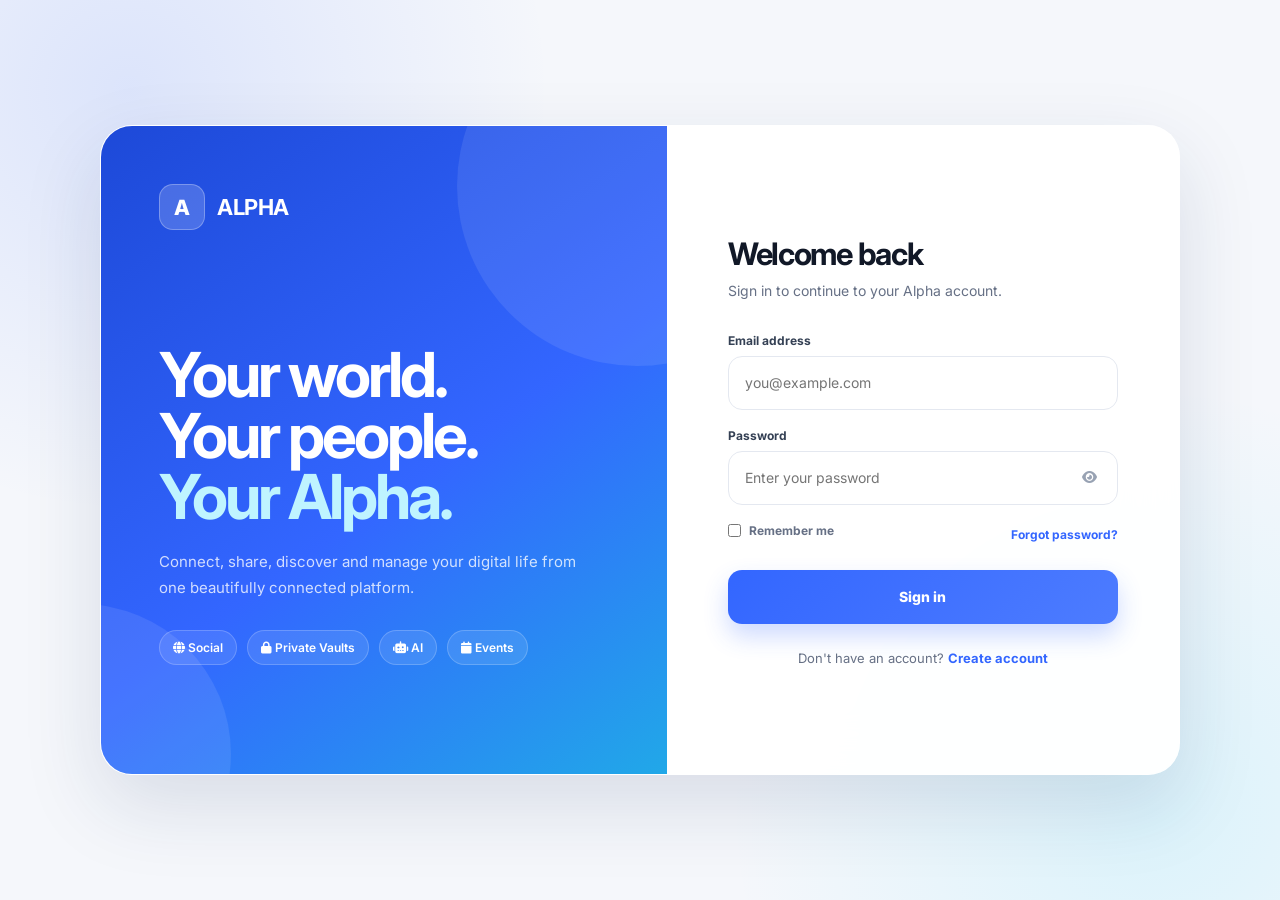
==== index.html @ edf88f80 "Update index.html" ====
<!DOCTYPE html>
<html lang="en" data-theme="light">
<head>
    <meta charset="UTF-8">
    <meta name="viewport" content="width=device-width, initial-scale=1.0, maximum-scale=1.0, user-scalable=no, viewport-fit=cover">
    <title>Alpha — Home</title>
<meta name="theme-color" content="#2563eb">
<meta name="description" content="Alpha — connect, create and belong.">
    <meta name="color-scheme" content="light dark">
    <link rel="preload" href="https://cdnjs.cloudflare.com/ajax/libs/font-awesome/6.5.2/css/all.min.css" as="style" onload="this.onload=null;this.rel='stylesheet'">
    <noscript><link rel="stylesheet" href="https://cdnjs.cloudflare.com/ajax/libs/font-awesome/6.5.2/css/all.min.css"></noscript>
    
    <link rel="icon" type="image/png" href="favicon.png">
<link rel="shortcut icon" href="alpha-favicon.png">
<link rel="apple-touch-icon" href="favicon-512x512.png">
    <script src="alpha-common.js"></script>
    <style>
        /* ============================================================
           RESET & VARIABLES
           ============================================================ */
        * {
            margin: 0;
            padding: 0;
            box-sizing: border-box;
            -webkit-tap-highlight-color: transparent;
        }
/* ===== STORY VIEWER ===== */
.story-viewer {
  display: none;
  position: fixed;
  inset: 0;
  z-index: 3000;
  background: #000;
  color: #fff;
  flex-direction: column;
  align-items: center;
  justify-content: center;
}
.story-viewer.open {
  display: flex;
}
.story-viewer .close-viewer {
  position: absolute;
  top: 20px;
  right: 20px;
  width: 40px;
  height: 40px;
  border-radius: 50%;
  background: rgba(255,255,255,0.15);
  border: none;
  color: #fff;
  font-size: 20px;
  cursor: pointer;
  z-index: 10;
  backdrop-filter: blur(8px);
  display: flex;
  align-items: center;
  justify-content: center;
}
.story-viewer .progress-bar {
  position: absolute;
  top: 12px;
  left: 16px;
  right: 16px;
  display: flex;
  gap: 4px;
  z-index: 5;
}
.story-viewer .progress-segment {
  flex: 1;
  height: 3px;
  background: rgba(255,255,255,0.3);
  border-radius: 2px;
  overflow: hidden;
}
.story-viewer .progress-segment .fill {
  height: 100%;
  background: #fff;
  width: 0%;
  transition: width 0.1s linear;
}
.story-viewer .story-content {
  width: 100%;
  height: 100%;
  display: flex;
  align-items: center;
  justify-content: center;
  position: relative;
}
.story-viewer .story-content img,
.story-viewer .story-content video {
  max-width: 100%;
  max-height: 100%;
  object-fit: contain;
}
.story-viewer .story-caption {
  position: absolute;
  bottom: 60px;
  left: 20px;
  right: 20px;
  font-size: 15px;
  text-align: center;
  text-shadow: 0 2px 10px rgba(0,0,0,0.8);
  pointer-events: none;
  max-height: 40%;
  overflow-y: auto;
}
.story-viewer .story-user {
  position: absolute;
  top: 60px;
  left: 20px;
  display: flex;
  align-items: center;
  gap: 10px;
  font-weight: 600;
  font-size: 15px;
  text-shadow: 0 1px 8px rgba(0,0,0,0.8);
}
.story-viewer .story-user img {
  width: 32px;
  height: 32px;
  border-radius: 50%;
  border: 2px solid #fff;
}
.story-viewer .story-timer {
  position: absolute;
  bottom: 20px;
  right: 20px;
  font-size: 12px;
  color: rgba(255,255,255,0.6);
}
/* ===== STORY REACTIONS / VIEWS / LIKES ===== */
.story-content video { max-width: 100%; max-height: 100%; object-fit: contain; background: #000; }
.story-mute-toggle {
  position: absolute; top: 58px; right: 20px; width: 34px; height: 34px; border-radius: 50%;
  background: rgba(0,0,0,0.45); color: #fff; display: none; align-items: center; justify-content: center;
  font-size: 14px; z-index: 6; backdrop-filter: blur(6px); cursor: pointer;
}
.story-heart-burst {
  position: absolute; top: 50%; left: 50%; transform: translate(-50%,-50%) scale(0);
  font-size: 110px; color: #fff; pointer-events: none; z-index: 8; opacity: 0;
  filter: drop-shadow(0 6px 24px rgba(0,0,0,0.5));
}
.story-heart-burst.pop { animation: storyHeartPop 0.85s cubic-bezier(.2,1.5,.4,1) forwards; }
@keyframes storyHeartPop {
  0% { transform: translate(-50%,-50%) scale(0); opacity: 0; }
  25% { transform: translate(-50%,-50%) scale(1.15); opacity: 1; }
  50% { transform: translate(-50%,-50%) scale(0.92); }
  100% { transform: translate(-50%,-50%) scale(1); opacity: 0; }
}
.story-footer {
  position: absolute; bottom: 0; left: 0; right: 0; z-index: 7;
  padding: 14px 16px calc(18px + env(safe-area-inset-bottom, 0px));
  display: flex; align-items: center; gap: 10px;
  background: linear-gradient(to top, rgba(0,0,0,0.6), transparent);
}
.story-reply-input-wrap {
  flex: 1; display: flex; align-items: center; gap: 8px;
  background: rgba(255,255,255,0.12); border: 1.5px solid rgba(255,255,255,0.35);
  backdrop-filter: blur(10px); border-radius: 999px; padding: 4px 6px 4px 16px;
}
.story-reply-input { flex: 1; background: none; border: 0; outline: 0; color: #fff; font-size: 14px; padding: 9px 0; min-width: 0; }
.story-reply-input::placeholder { color: rgba(255,255,255,0.7); }
.story-send-btn {
  width: 34px; height: 34px; border-radius: 50%; background: transparent; color: #fff;
  font-size: 15px; display: flex; align-items: center; justify-content: center; flex-shrink: 0;
  opacity: 0.45; transition: var(--transition); cursor: pointer;
}
.story-send-btn.active { opacity: 1; background: #7046d8; }
.story-react-btn {
  width: 44px; height: 44px; border-radius: 50%; background: rgba(255,255,255,0.12);
  border: 1.5px solid rgba(255,255,255,0.35); backdrop-filter: blur(10px); color: #fff;
  font-size: 19px; display: flex; align-items: center; justify-content: center; flex-shrink: 0;
  transition: var(--transition); cursor: pointer;
}
.story-react-btn.liked { color: #ff3b5c; background: rgba(255,59,92,0.18); border-color: rgba(255,59,92,0.5); }
.story-react-btn.liked i { animation: storyLikePulse 0.35s ease; }
@keyframes storyLikePulse { 0% { transform: scale(1); } 50% { transform: scale(1.35); } 100% { transform: scale(1); } }
.story-quick-reacts {
  position: absolute; bottom: 78px; left: 16px; right: 16px; display: none;
  justify-content: space-between; gap: 6px; z-index: 7;
}
.story-quick-reacts.show { display: flex; }
.story-quick-reacts button {
  flex: 1; background: rgba(255,255,255,0.12); border: 1px solid rgba(255,255,255,0.3);
  backdrop-filter: blur(8px); border-radius: 999px; font-size: 19px; padding: 6px 0;
  transition: var(--transition); cursor: pointer;
}
.story-quick-reacts button:hover { transform: translateY(-3px) scale(1.15); }
.story-viewers-pill {
  position: absolute; bottom: 78px; left: 16px; display: none; align-items: center; gap: 6px;
  background: rgba(0,0,0,0.4); backdrop-filter: blur(8px); border-radius: 999px;
  padding: 5px 12px 5px 5px; color: #fff; font-size: 12px; font-weight: 600; z-index: 7; cursor: pointer;
}
.story-viewers-pill.show { display: flex; }
.story-viewers-pill .sv-avatars { display: flex; }
.story-viewers-pill .sv-avatars img { width: 21px; height: 21px; border-radius: 50%; border: 1.5px solid rgba(0,0,0,0.5); margin-left: -8px; object-fit: cover; }
.story-viewers-pill .sv-avatars img:first-child { margin-left: 0; }

/* Viewers / Likes bottom sheet */
.story-sheet-overlay { position: fixed; inset: 0; background: rgba(0,0,0,0.5); z-index: 3100; display: none; align-items: flex-end; justify-content: center; }
.story-sheet-overlay.open { display: flex; }
.story-sheet { width: 100%; max-width: 480px; max-height: 70vh; background: var(--surface); color: var(--text-primary); border-radius: 20px 20px 0 0; padding: 12px 0 0; display: flex; flex-direction: column; animation: storySheetUp 0.25s ease; }
@keyframes storySheetUp { from { transform: translateY(100%); } to { transform: translateY(0); } }
.story-sheet-handle { width: 36px; height: 4px; background: var(--border); border-radius: 99px; margin: 0 auto 10px; }
.story-sheet-tabs { display: flex; gap: 6px; padding: 0 18px 10px; border-bottom: 1px solid var(--border-light); }
.story-sheet-tabs button { padding: 8px 14px; border-radius: 999px; font-size: 12.5px; font-weight: 700; color: var(--text-secondary); }
.story-sheet-tabs button.active { background: var(--primary-bg); color: var(--primary); }
.story-sheet-list { overflow-y: auto; padding: 6px 10px 20px; }
.story-sheet-row { display: flex; align-items: center; gap: 12px; padding: 9px 8px; border-radius: 12px; }
.story-sheet-row:hover { background: var(--surface-hover); }
.story-sheet-row img { width: 38px; height: 38px; border-radius: 50%; object-fit: cover; flex-shrink: 0; }
.story-sheet-row .sr-name { flex: 1; font-size: 13.5px; font-weight: 600; min-width: 0; overflow: hidden; text-overflow: ellipsis; white-space: nowrap; }
.story-sheet-row .sr-time { font-size: 11px; color: var(--text-muted); flex-shrink: 0; }
.story-sheet-row .sr-heart { color: #ff3b5c; font-size: 13px; flex-shrink: 0; }
.story-sheet-empty { text-align: center; padding: 34px 10px; color: var(--text-muted); font-size: 13px; }
.story-sheet-close { position: absolute; top: 10px; right: 14px; width: 30px; height: 30px; border-radius: 50%; background: var(--surface-hover); color: var(--text-secondary); display: flex; align-items: center; justify-content: center; }

/* ===== FEED VIDEO (Instagram-style playback) ===== */
.media-tile .video-mute-btn {
  position: absolute; bottom: 12px; right: 12px; width: 32px; height: 32px; border-radius: 50%;
  background: rgba(0,0,0,0.55); color: #fff; display: flex; align-items: center; justify-content: center;
  font-size: 13px; z-index: 3; backdrop-filter: blur(4px); cursor: pointer; opacity: 0.9;
}
.media-tile .video-mute-btn:hover { opacity: 1; transform: scale(1.06); }
.media-tile .video-progress-track { position: absolute; left: 0; right: 0; bottom: 0; height: 2.5px; background: rgba(255,255,255,0.25); z-index: 3; }
.media-tile .video-progress-fill { height: 100%; width: 0%; background: #fff; }
       :root{
  --primary-rgb:79,70,229; /* fallback only; alpha-common.js overrides it */
  --bg:#f5f7fb !important;
  --surface:#ffffff !important;
  --surface-hover:#f7f9fc !important;
  --surface-raised:#ffffff !important;
  --text-primary:#0f172a !important;
  --text-secondary:#64748b !important;
  --text-muted:#94a3b8 !important;
  --border:#e5eaf2 !important;
  --border-light:#eef2f7 !important;
  --primary-bg:rgba(var(--primary-rgb),.09) !important;
  --primary-bg-hover:rgba(var(--primary-rgb),.15) !important;
  --green:#16a34a !important;
  --red:#ef4444 !important;
  --radius-sm:10px !important;
  --radius-md:14px !important;
  --radius-lg:20px !important;
  --radius-xl:26px !important;
  --shadow-sm:0 1px 2px rgba(15,23,42,.03),0 4px 14px rgba(15,23,42,.035) !important;
  --shadow-md:0 8px 28px rgba(15,23,42,.065) !important;
  --shadow-lg:0 18px 55px rgba(15,23,42,.09) !important;
  --transition:all .2s cubic-bezier(.2,.8,.2,1) !important;
}

html[data-theme="dark"]{
  --bg:#080d16 !important;
  --surface:#101722 !important;
  --surface-hover:#151f2c !important;
  --surface-raised:#121c29 !important;
  --text-primary:#f8fafc !important;
  --text-secondary:#9aa8bb !important;
  --text-muted:#718096 !important;
  --border:#1d2938 !important;
  --border-light:#182333 !important;
  --shadow-sm:0 1px 2px rgba(0,0,0,.18),0 6px 20px rgba(0,0,0,.14) !important;
  --shadow-md:0 10px 32px rgba(0,0,0,.22) !important;
  --shadow-lg:0 20px 60px rgba(0,0,0,.3) !important;
  --primary-bg:rgba(var(--primary-rgb),.16) !important;
  --primary-bg-hover:rgba(var(--primary-rgb),.24) !important;
}
        [data-theme="dark"] {
            --bg: #0c0e15;
            --surface: #161920;
            --surface-hover: #1e222b;
            --surface-raised: #1a1d26;
            --text-primary: #f1f3f7;
            --text-secondary: #9aa2b5;
            --text-muted: #6e768a;
            --border: #262b36;
            --border-light: #1e222b;
            --shadow-sm: 0 1px 3px rgba(0, 0, 0, 0.3);
            --shadow-md: 0 4px 16px rgba(0, 0, 0, 0.4);
            --shadow-lg: 0 12px 40px rgba(0, 0, 0, 0.5);
            --shadow-xl: 0 20px 60px rgba(0, 0, 0, 0.6);
            --primary-bg: var(--primary-a15, var(--primary-a15, rgba(79, 70, 229, 0.15)));
            --primary-bg-hover: var(--primary-a25, var(--primary-a25, rgba(79, 70, 229, 0.25)));
            --green-bg: rgba(34, 197, 94, 0.15);
            --red-bg: rgba(239, 68, 68, 0.15);
            --orange-bg: rgba(245, 158, 11, 0.15);
        }

        html,
        body {
            height: 100%;
        }

        body {
            font-family: var(--font);
            background: var(--bg);
            color: var(--text-primary);
            overflow: hidden;
            -webkit-font-smoothing: antialiased;
            -moz-osx-font-smoothing: grayscale;
            font-size: 15px;
            line-height: 1.6;
        }

        button,
        input,
        textarea {
            font-family: inherit;
            font-size: inherit;
        }
        button {
            color: inherit;
            cursor: pointer;
            border: none;
            background: none;
        }
        *:focus-visible {
            outline: 2px solid var(--primary);
            outline-offset: 2px;
            border-radius: 6px;
        }
        ::-webkit-scrollbar {
            width: 4px;
            height: 4px;
        }
        ::-webkit-scrollbar-track {
            background: transparent;
        }
        ::-webkit-scrollbar-thumb {
            background: var(--border);
            border-radius: 99px;
        }
        ::-webkit-scrollbar-thumb:hover {
            background: var(--text-muted);
        }

        i[class*="fa-"] {
            line-height: 1;
            font-size: 1em;
        }

        /* ============================================================
           APP SHELL
           ============================================================ */
        .app {
            height: 100vh;
            display: grid;
            grid-template-columns: var(--nav-width) minmax(400px, 720px) var(--right-width);
            gap: 16px;
            max-width: 1480px;
            margin: 0 auto;
            padding: 14px 18px 14px 18px;
        }

        /* ============================================================
           LEFT NAVIGATION
           ============================================================ */
        .left {
            display: flex;
            flex-direction: column;
            background: var(--surface);
            border-radius: var(--radius-lg);
            padding: 10px 8px;
            box-shadow: var(--shadow-sm);
            border: 1px solid var(--border-light);
            overflow: hidden;
            height: calc(100vh - 28px);
        }

        .brand {
            display: flex;
            align-items: center;
            gap: 12px;
            padding: 4px 10px 18px 10px;
            cursor: pointer;
            background: none;
            border: 0;
            text-align: left;
            color: inherit;
            flex-shrink: 0;
        }

        .logo {
            width: 40px;
            height: 40px;
            border-radius: var(--radius-sm);
            background: var(--gradient-primary);
            display: flex;
            align-items: center;
            justify-content: center;
            color: white;
            font-size: 18px;
            font-weight: 800;
            box-shadow: 0 6px 18px var(--primary-a30, rgba(79, 70, 229, 0.30));
            flex-shrink: 0;
        }

        .brand-name-wrap {
            line-height: 1.2;
        }
        .brand-name {
            font-size: 20px;
            font-weight: 800;
            letter-spacing: -0.02em;
            background: var(--gradient-primary);
            -webkit-background-clip: text;
            -webkit-text-fill-color: transparent;
            background-clip: text;
        }
        .brand-tag {
            font-size: 9px;
            font-weight: 700;
            color: var(--text-muted);
            text-transform: uppercase;
            letter-spacing: 0.15em;
            -webkit-text-fill-color: var(--text-muted);
        }

        .nav {
            display: flex;
            flex-direction: column;
            overflow-y: auto;
            flex: 1;
            padding: 2px 2px 6px;
            mask-image: linear-gradient(to bottom, #000 calc(100% - 20px), transparent 100%);
        }
        .nav::-webkit-scrollbar {
            width: 0;
        }

        .nav-section-label {
            font-size: 10px;
            font-weight: 700;
            text-transform: uppercase;
            letter-spacing: 0.1em;
            color: var(--text-muted);
            padding: 14px 12px 6px;
        }
        .nav-section-label:first-child {
            padding-top: 2px;
        }

        .nav button {
            position: relative;
            border: 0;
            background: transparent;
            color: var(--text-secondary);
            padding: 8px 12px;
            border-radius: var(--radius-sm);
            display: flex;
            align-items: center;
            gap: 12px;
            font-size: 13.5px;
            font-weight: 600;
            cursor: pointer;
            transition: var(--transition);
            text-align: left;
            flex-shrink: 0;
            margin-bottom: 1px;
        }

        .nav button:hover {
            background: var(--surface-hover);
            color: var(--text-primary);
        }

        .nav button.active {
            color: var(--primary);
            background: var(--primary-bg);
            font-weight: 700;
        }
        .nav button.active .nav-icon {
            color: var(--primary);
            background: var(--primary-bg);
        }

        .nav-icon {
            width: 32px;
            height: 32px;
            border-radius: var(--radius-sm);
            display: flex;
            align-items: center;
            justify-content: center;
            background: transparent;
            color: var(--text-muted);
            flex-shrink: 0;
            transition: var(--transition);
            font-size: 15px;
        }
        .nav button:hover .nav-icon {
            background: var(--surface-hover);
            color: var(--text-primary);
        }

        .nav-badge {
            width: 7px;
            height: 7px;
            border-radius: 50%;
            background: var(--red);
            margin-left: auto;
            flex-shrink: 0;
            box-shadow: 0 0 0 2px var(--surface);
        }

        .profile-mini {
            margin-top: 6px;
            background: var(--surface-hover);
            border-radius: var(--radius-md);
            padding: 8px 10px;
            display: flex;
            align-items: center;
            gap: 10px;
            flex-shrink: 0;
            transition: var(--transition);
        }
        .profile-mini:hover {
            background: var(--border-light);
        }

        .profile-mini .name-wrap {
            flex: 1;
            min-width: 0;
            cursor: pointer;
        }
        .profile-mini .name {
            font-size: 13px;
            font-weight: 700;
            white-space: nowrap;
            overflow: hidden;
            text-overflow: ellipsis;
        }
        .profile-mini small {
            color: var(--text-muted);
            font-size: 10.5px;
        }
        .profile-mini .logout-btn {
            border: 1px solid var(--border);
            background: var(--surface);
            color: var(--text-muted);
            cursor: pointer;
            width: 30px;
            height: 30px;
            display: flex;
            align-items: center;
            justify-content: center;
            border-radius: var(--radius-sm);
            font-size: 13px;
            transition: var(--transition);
        }
        .profile-mini .logout-btn:hover {
            background: var(--red-bg);
            color: var(--red);
            border-color: rgba(239, 68, 68, 0.3);
        }

        .avatar {
            width: 36px;
            height: 36px;
            border-radius: 50%;
            display: flex;
            align-items: center;
            justify-content: center;
            font-weight: 700;
            flex-shrink: 0;
            overflow: hidden;
            color: #fff;
            font-size: 13px;
            background: var(--gradient-primary);
        }
        .avatar img {
            width: 100%;
            height: 100%;
            object-fit: cover;
            border-radius: 50%;
        }

        .avatar.g1 {
            background: linear-gradient(135deg, #f59e0b, #ef4444);
        }
        .avatar.g2 {
            background: linear-gradient(135deg, #4f46e5, #7c3aed);
        }
        .avatar.g3 {
            background: linear-gradient(135deg, #22c55e, #06b6d4);
        }
        .avatar.g4 {
            background: linear-gradient(135deg, #ec4899, #f43f5e);
        }
        .avatar.g5 {
            background: linear-gradient(135deg, #8b5cf6, #d946ef);
        }
        .avatar.g6 {
            background: linear-gradient(135deg, #14b8a6, #22c55e);
        }

        /* ============================================================
           CENTER
           ============================================================ */
        .center {
            overflow-y: auto;
            padding: 2px 2px 80px 2px;
            scrollbar-width: none;
            height: calc(100vh - 28px);
        }
        .center::-webkit-scrollbar {
            display: none;
        }

        /* --- BEAUTIFUL HEADER --- */
        .top {
            display: flex;
            align-items: center;
            justify-content: space-between;
            margin-bottom: 16px;
            gap: 10px;
            background: var(--surface);
            padding: 10px 20px;
            border-radius: var(--radius-lg);
            border: 1px solid var(--border-light);
            box-shadow: var(--shadow-sm);
            position: relative;
            overflow: hidden;
        }
        .top::before {
            content: '';
            position: absolute;
            top: 0;
            left: 0;
            right: 0;
            height: 3px;
            background: var(--gradient-primary);
            opacity: 0.6;
        }

        .top-left-group {
            display: flex;
            align-items: center;
            gap: 8px;
            min-width: 0;
        }

        .top-left {
            display: flex;
            align-items: center;
            gap: 12px;
            min-width: 0;
            border: 0;
            background: none;
            cursor: pointer;
            text-align: left;
            color: inherit;
            padding: 4px 2px;
            border-radius: var(--radius-sm);
            transition: var(--transition);
            position: relative;
            z-index: 1;
        }
        .top-left:hover {
            opacity: 0.7;
        }

        .top-icon-wrap {
            width: 36px;
            height: 36px;
            border-radius: var(--radius-sm);
            background: var(--gradient-primary);
            display: flex;
            align-items: center;
            justify-content: center;
            color: white;
            font-size: 16px;
            font-weight: 800;
            box-shadow: 0 4px 12px var(--primary-a25, rgba(79, 70, 229, 0.25));
            flex-shrink: 0;
        }

        .top-title-wrap {
            line-height: 1.2;
        }
        .top-title {
            font-size: 20px;
            font-weight: 800;
            letter-spacing: -0.02em;
            background: var(--gradient-primary);
            -webkit-background-clip: text;
            -webkit-text-fill-color: transparent;
            background-clip: text;
            white-space: nowrap;
            overflow: hidden;
            text-overflow: ellipsis;
            max-width: 40vw;
        }
        .top-sub {
            font-size: 10px;
            font-weight: 600;
            color: var(--text-muted);
            letter-spacing: 0.05em;
            text-transform: uppercase;
            -webkit-text-fill-color: var(--text-muted);
        }

        .top-actions {
            display: flex;
            gap: 6px;
            flex-shrink: 0;
            position: relative;
            z-index: 1;
        }

        .circle-btn {
            width: 40px;
            height: 40px;
            border-radius: 50%;
            border: 1px solid var(--border);
            background: var(--surface);
            color: var(--text-secondary);
            display: flex;
            align-items: center;
            justify-content: center;
            cursor: pointer;
            transition: var(--transition);
            flex-shrink: 0;
            font-size: 15px;
        }
        .circle-btn:hover {
            color: var(--primary);
            border-color: var(--primary);
            transform: translateY(-2px);
            box-shadow: var(--shadow-md);
        }
        .circle-btn.active {
            color: var(--primary);
            background: var(--primary-bg);
            border-color: var(--primary);
        }

        .search-bar-wrap {
            display: none;
            align-items: center;
            gap: 10px;
            background: var(--surface);
            border: 1px solid var(--border);
            border-radius: var(--radius-md);
            padding: 8px 14px;
            margin-bottom: 14px;
            box-shadow: var(--shadow-sm);
            transition: var(--transition);
        }
        .search-bar-wrap.show {
            display: flex;
        }
        .search-bar-wrap:focus-within {
            border-color: var(--primary);
            box-shadow: 0 0 0 3px var(--primary-bg);
        }
        .search-bar-wrap i {
            width: 16px;
            color: var(--text-muted);
            flex-shrink: 0;
            font-size: 14px;
        }
        .search-bar-wrap input {
            border: 0;
            outline: 0;
            background: transparent;
            color: var(--text-primary);
            font-size: 14px;
            width: 100%;
            font-weight: 500;
        }
        .search-bar-wrap input::placeholder {
            color: var(--text-muted);
        }
        .search-bar-wrap .clear-search {
            border: 0;
            background: none;
            color: var(--text-muted);
            cursor: pointer;
            display: flex;
            font-size: 14px;
            padding: 2px;
            border-radius: 50%;
            transition: var(--transition);
        }
        .search-bar-wrap .clear-search:hover {
            color: var(--red);
            background: var(--red-bg);
        }

        /* ============================================================
           STORIES / PEOPLE ROW
           ============================================================ */
        .people {
            display: flex;
            gap: 14px;
            overflow-x: auto;
            padding: 4px 2px 18px 2px;
            scrollbar-width: none;
        }
        .people::-webkit-scrollbar {
            display: none;
        }

        .person {
            min-width: 64px;
            text-align: center;
            cursor: pointer;
            position: relative;
            transition: var(--transition);
        }
        .person:hover {
            transform: translateY(-2px);
        }

        .person-avatar {
            width: 56px;
            height: 56px;
            border-radius: 50%;
            padding: 2.5px;
            margin: 0 auto;
            background: linear-gradient(135deg, var(--primary), var(--primary-light));
            box-shadow: 0 2px 8px var(--primary-a20, rgba(79, 70, 229, 0.20));
        }
        .person-avatar span,
        .person-avatar img {
            width: 100%;
            height: 100%;
            border-radius: 50%;
            background: var(--bg);
            display: flex;
            align-items: center;
            justify-content: center;
            font-weight: 700;
            object-fit: cover;
            font-size: 14px;
            color: var(--text-secondary);
        }
        .person-avatar img {
            background: transparent;
        }

        .person-name {
            margin-top: 6px;
            font-size: 10px;
            color: var(--text-secondary);
            white-space: nowrap;
            overflow: hidden;
            text-overflow: ellipsis;
            font-weight: 600;
        }

        .person.you .person-avatar {
            background: var(--border);
        }
        .person.you .person-avatar span {
            background: var(--surface);
            color: var(--text-muted);
            font-size: 20px;
        }

        .person-add-badge {
            position: absolute;
            right: 2px;
            bottom: 18px;
            width: 20px;
            height: 20px;
            border-radius: 50%;
            background: var(--primary);
            border: 2px solid var(--surface);
            color: #fff;
            display: flex;
            align-items: center;
            justify-content: center;
            font-size: 10px;
            cursor: pointer;
            box-shadow: var(--shadow-sm);
            transition: var(--transition);
        }
        .person-add-badge:hover {
            transform: scale(1.1);
        }

        /* ============================================================
           FEED CONTROL
           ============================================================ */
        .feed-control {
            display: flex;
            align-items: center;
            justify-content: space-between;
            margin: 2px 0 14px 0;
            gap: 10px;
        }

        .tabs {
            display: flex;
            gap: 4px;
            background: var(--surface);
            padding: 3px;
            border-radius: var(--radius-md);
            border: 1px solid var(--border-light);
            overflow-x: auto;
            flex: 1;
        }
        .tabs button {
            border: 0;
            background: transparent;
            color: var(--text-secondary);
            padding: 6px 16px;
            border-radius: var(--radius-sm);
            font-size: 12px;
            cursor: pointer;
            white-space: nowrap;
            font-weight: 600;
            transition: var(--transition);
        }
        .tabs button:hover {
            color: var(--text-primary);
            background: var(--surface-hover);
        }
        .tabs button.active {
            background: var(--primary);
            color: #fff;
            box-shadow: 0 2px 10px var(--primary-a30, rgba(79, 70, 229, 0.30));
            font-weight: 700;
        }

        /* ============================================================
           COMPOSER
           ============================================================ */
        .composer {
            background: var(--surface);
            border: 1px solid var(--border-light);
            border-radius: var(--radius-lg);
            padding: 14px 16px 12px 16px;
            margin-bottom: 16px;
            box-shadow: var(--shadow-sm);
            transition: var(--transition);
        }
        .composer:focus-within {
            border-color: var(--primary);
            box-shadow: 0 0 0 3px var(--primary-bg);
        }
        .composer.compose-highlight {
            animation: composeHighlight 0.9s ease;
        }
        @keyframes composeHighlight {
            0% {
                box-shadow: 0 0 0 0 var(--primary-bg);
                border-color: var(--primary);
            }
            60% {
                box-shadow: 0 0 0 8px transparent;
                border-color: var(--primary);
            }
            100% {
                box-shadow: var(--shadow-sm);
                border-color: var(--border-light);
            }
        }

        .compose-top {
            display: flex;
            gap: 10px;
        }
        .compose-avatar {
            width: 38px;
            height: 38px;
            border-radius: 50%;
            background: var(--gradient-primary);
            display: flex;
            align-items: center;
            justify-content: center;
            color: #fff;
            font-size: 13px;
            font-weight: 700;
            flex-shrink: 0;
            overflow: hidden;
        }
        .compose-avatar img {
            width: 100%;
            height: 100%;
            object-fit: cover;
        }

        .compose-top textarea {
            flex: 1;
            border: 0;
            outline: 0;
            resize: none;
            background: transparent;
            color: var(--text-primary);
            font-family: inherit;
            font-size: 14px;
            padding: 6px 2px;
            min-height: 44px;
            line-height: 1.6;
            font-weight: 500;
        }
        .compose-top textarea::placeholder {
            color: var(--text-muted);
            font-weight: 400;
        }

        .compose-media-grid {
            display: none;
            flex-wrap: wrap;
            gap: 10px;
            margin: 10px 0 6px 48px;
        }
        .compose-media-grid.show {
            display: flex;
        }

        .compose-media-tile {
            position: relative;
            width: 72px;
            height: 72px;
            border-radius: var(--radius-sm);
            overflow: hidden;
            border: 1px solid var(--border);
            background: var(--bg);
            flex-shrink: 0;
            box-shadow: var(--shadow-sm);
        }
        .compose-media-tile img,
        .compose-media-tile video {
            width: 100%;
            height: 100%;
            object-fit: cover;
            display: block;
        }
        .compose-media-tile .media-video-badge {
            position: absolute;
            bottom: 4px;
            left: 4px;
            background: rgba(0, 0, 0, 0.6);
            color: #fff;
            width: 20px;
            height: 20px;
            border-radius: 50%;
            display: flex;
            align-items: center;
            justify-content: center;
            font-size: 9px;
        }
        .compose-media-tile .media-remove {
            position: absolute;
            top: 4px;
            right: 4px;
            width: 20px;
            height: 20px;
            border-radius: 50%;
            border: 0;
            background: rgba(0, 0, 0, 0.6);
            color: #fff;
            cursor: pointer;
            display: flex;
            align-items: center;
            justify-content: center;
            font-size: 10px;
            transition: var(--transition);
        }
        .compose-media-tile .media-remove:hover {
            background: var(--red);
            transform: scale(1.1);
        }

        .compose-media-add {
            width: 72px;
            height: 72px;
            border-radius: var(--radius-sm);
            border: 2px dashed var(--border);
            background: transparent;
            color: var(--text-muted);
            cursor: pointer;
            display: flex;
            align-items: center;
            justify-content: center;
            flex-shrink: 0;
            font-size: 20px;
            transition: var(--transition);
        }
        .compose-media-add:hover {
            border-color: var(--primary);
            color: var(--primary);
            background: var(--primary-bg);
        }

        .poll-composer {
            display: none;
            margin: 10px 0 6px 48px;
            border: 1.5px solid var(--border);
            border-radius: var(--radius-md);
            padding: 14px;
            background: var(--bg);
        }
        .poll-composer.show {
            display: block;
        }
        .poll-composer .poll-opt-row {
            display: flex;
            align-items: center;
            gap: 6px;
            margin-bottom: 6px;
        }
        .poll-composer input[type="text"] {
            flex: 1;
            padding: 8px 12px;
            border: 1.5px solid var(--border);
            border-radius: var(--radius-sm);
            background: var(--surface);
            color: var(--text-primary);
            font-size: 13px;
            outline: 0;
            transition: var(--transition);
        }
        .poll-composer input[type="text"]:focus {
            border-color: var(--primary);
        }
        .poll-composer .poll-remove-opt {
            width: 30px;
            height: 30px;
            border-radius: var(--radius-sm);
            border: 1px solid var(--border);
            background: var(--surface);
            color: var(--text-muted);
            cursor: pointer;
            display: flex;
            align-items: center;
            justify-content: center;
            flex-shrink: 0;
            font-size: 12px;
            transition: var(--transition);
        }
        .poll-composer .poll-remove-opt:hover {
            background: var(--red-bg);
            color: var(--red);
            border-color: rgba(239, 68, 68, 0.3);
        }
        .poll-composer .poll-add-opt {
            font-size: 12px;
            color: var(--primary);
            background: none;
            border: 0;
            cursor: pointer;
            font-weight: 700;
            padding: 6px 2px;
            display: inline-flex;
            align-items: center;
            gap: 4px;
            transition: var(--transition);
        }
        .poll-composer .poll-add-opt:hover {
            opacity: 0.7;
        }

        .compose-bottom {
            display: flex;
            justify-content: space-between;
            align-items: center;
            padding-top: 10px;
            margin-top: 8px;
            border-top: 1px solid var(--border-light);
        }

        .tools {
            display: flex;
            gap: 2px;
        }
        .tool {
            width: 36px;
            height: 34px;
            border: 1px solid transparent;
            border-radius: var(--radius-sm);
            background: transparent;
            color: var(--text-muted);
            cursor: pointer;
            display: flex;
            align-items: center;
            justify-content: center;
            font-size: 15px;
            transition: var(--transition);
        }
        .tool:hover {
            background: var(--surface-hover);
            color: var(--primary);
            border-color: var(--border);
        }
        .tool.active {
            background: var(--primary-bg);
            color: var(--primary);
            border-color: var(--primary);
        }

        .post-btn {
            border: 0;
            background: var(--gradient-primary);
            color: #fff;
            padding: 8px 22px;
            border-radius: var(--radius-full);
            font-size: 13px;
            font-weight: 700;
            cursor: pointer;
            box-shadow: 0 4px 14px var(--primary-a30, rgba(79, 70, 229, 0.30));
            display: inline-flex;
            align-items: center;
            gap: 6px;
            transition: var(--transition);
        }
        .post-btn:hover {
            transform: translateY(-2px);
            box-shadow: 0 6px 20px var(--primary-a40, rgba(79, 70, 229, 0.40));
        }
        .post-btn:disabled {
            opacity: 0.5;
            cursor: not-allowed;
            transform: none;
        }
        .post-btn i {
            font-size: 13px;
        }

        /* ============================================================
           POSTS
           ============================================================ */
        @keyframes postAppear {
            from {
                opacity: 0;
                transform: translateY(12px) scale(0.98);
            }
            to {
                opacity: 1;
                transform: none;
            }
        }

        .you-badge {
            font-size: 9.5px;
            background: var(--primary-bg);
            color: var(--primary);
            padding: 1px 8px;
            border-radius: var(--radius-full);
            font-weight: 700;
        }

        .more-wrap {
            position: relative;
        }
        .more {
            color: var(--text-muted);
            background: var(--surface);
            border: 1px solid var(--border);
            cursor: pointer;
            width: 32px;
            height: 32px;
            border-radius: var(--radius-sm);
            display: flex;
            align-items: center;
            justify-content: center;
            font-size: 14px;
            transition: var(--transition);
        }
        .more:hover {
            background: var(--surface-hover);
            color: var(--text-primary);
        }
        .more-menu {
            display: none;
            position: absolute;
            top: calc(100% + 6px);
            right: 0;
            background: var(--surface-raised);
            border: 1px solid var(--border);
            border-radius: var(--radius-md);
            box-shadow: var(--shadow-lg);
            min-width: 180px;
            padding: 6px;
            z-index: 30;
        }
        .more-menu.show {
            display: block;
            animation: postAppear 0.15s ease;
        }
        .more-menu button {
            width: 100%;
            display: flex;
            align-items: center;
            gap: 10px;
            padding: 8px 10px;
            border: 0;
            background: none;
            color: var(--text-primary);
            font-size: 12.5px;
            font-weight: 500;
            border-radius: var(--radius-sm);
            cursor: pointer;
            text-align: left;
            transition: var(--transition);
        }
        .more-menu button:hover {
            background: var(--surface-hover);
        }
        .more-menu button.danger {
            color: var(--red);
        }
        .more-menu button.danger:hover {
            background: var(--red-bg);
        }
        .more-menu button i {
            width: 14px;
            font-size: 12px;
        }

        .quoted-post {
            border: 1px solid var(--border);
            border-radius: var(--radius-md);
            padding: 10px 14px;
            margin: 10px 2px 0 2px;
            background: var(--bg);
            transition: var(--transition);
        }
        .quoted-post:hover {
            border-color: var(--border);
        }
        .quoted-post .qp-header {
            display: flex;
            align-items: center;
            gap: 7px;
            margin-bottom: 4px;
            font-size: 12px;
            font-weight: 700;
            color: var(--text-primary);
        }
        .quoted-post .qp-header i {
            color: var(--text-muted);
            font-size: 11px;
        }
        .quoted-post .qp-body {
            font-size: 13px;
            color: var(--text-secondary);
            line-height: 1.5;
        }

        /* Poll */
        .poll-block {
            margin: 12px 2px 0 2px;
            border: 1px solid var(--border);
            border-radius: var(--radius-md);
            padding: 14px 16px;
            background: var(--bg);
        }
        .poll-question {
            font-weight: 700;
            font-size: 14px;
            margin-bottom: 10px;
            color: var(--text-primary);
        }
        .poll-option-row {
            position: relative;
            margin-bottom: 6px;
            border-radius: var(--radius-sm);
            overflow: hidden;
            cursor: pointer;
            border: 1.5px solid var(--border);
            transition: var(--transition);
        }
        .poll-option-row:last-child {
            margin-bottom: 0;
        }
        .poll-option-row:hover {
            border-color: var(--primary);
        }
        .poll-option-fill {
            position: absolute;
            inset: 0;
            background: var(--primary-bg);
            width: 0%;
            transition: width 0.6s cubic-bezier(0.4, 0, 0.2, 1);
        }
        .poll-option-row.mine {
            border-color: var(--primary);
            box-shadow: 0 0 0 2px var(--primary-bg);
        }
        .poll-option-content {
            position: relative;
            z-index: 1;
            display: flex;
            justify-content: space-between;
            align-items: center;
            padding: 8px 12px;
            font-size: 13px;
        }
        .poll-option-label {
            display: flex;
            align-items: center;
            gap: 6px;
            font-weight: 600;
            color: var(--text-primary);
        }
        .poll-option-label i {
            font-size: 13px;
            color: var(--primary);
        }
        .poll-option-pct {
            color: var(--text-muted);
            font-weight: 700;
            font-size: 12px;
        }
        .poll-meta {
            font-size: 11px;
            color: var(--text-muted);
            margin-top: 8px;
        }

        /* ============================================================
           POST MEDIA - INSTAGRAM STYLE AUTOPLAY VIDEOS
           ============================================================ */
        .feature-image {
            width: 100%;
            border-radius: var(--radius-md);
            overflow: hidden;
            position: relative;
            margin-top: 10px;
            background: #0a0c10;
            box-shadow: inset 0 0 0 1px var(--border-light);
        }
        .media-carousel {
            display: flex;
            overflow-x: auto;
            scroll-snap-type: x mandatory;
            -webkit-overflow-scrolling: touch;
            scroll-behavior: smooth;
        }
        .media-carousel::-webkit-scrollbar {
            display: none;
        }
        .media-tile {
            position: relative;
            flex: 0 0 100%;
            scroll-snap-align: start;
            min-height: 320px;
            max-height: 520px;
            cursor: pointer;
            overflow: hidden;
            background: #0a0c10;
            display: flex;
            align-items: center;
            justify-content: center;
        }
        .media-tile img,
        .media-tile video {
            width: 100%;
            height: 100%;
            object-fit: cover;
            display: block;
        }
        /* Videos autoplay, muted, loop like Instagram */
        .media-tile video {
            object-fit: cover;
            background: #000;
            cursor: pointer;
        }

        /* Video play/pause overlay - subtle like Instagram */
        .media-tile .video-overlay {
            position: absolute;
            inset: 0;
            display: flex;
            align-items: center;
            justify-content: center;
            pointer-events: none;
            opacity: 0;
            transition: var(--transition);
            background: rgba(0, 0, 0, 0.15);
        }
        .media-tile:hover .video-overlay {
            opacity: 1;
        }
        .media-tile .video-overlay i {
            width: 48px;
            height: 48px;
            border-radius: 50%;
            background: rgba(0, 0, 0, 0.5);
            color: #fff;
            display: flex;
            align-items: center;
            justify-content: center;
            font-size: 18px;
            backdrop-filter: blur(4px);
            box-shadow: 0 4px 20px rgba(0, 0, 0, 0.2);
            pointer-events: none;
        }

        .media-nav-btn {
            position: absolute;
            top: 50%;
            transform: translateY(-50%);
            width: 36px;
            height: 36px;
            border-radius: 50%;
            border: 0;
            background: rgba(0, 0, 0, 0.5);
            color: #fff;
            cursor: pointer;
            display: flex;
            align-items: center;
            justify-content: center;
            opacity: 0;
            transition: var(--transition);
            z-index: 2;
            font-size: 14px;
            backdrop-filter: blur(4px);
        }
        .feature-image:hover .media-nav-btn {
            opacity: 1;
        }
        .media-nav-prev {
            left: 8px;
        }
        .media-nav-next {
            right: 8px;
        }
        .media-count-badge {
            position: absolute;
            top: 12px;
            right: 12px;
            background: rgba(0, 0, 0, 0.6);
            color: #fff;
            font-size: 11px;
            font-weight: 700;
            padding: 4px 12px;
            border-radius: var(--radius-full);
            z-index: 2;
            backdrop-filter: blur(4px);
        }
        .media-dots {
            display: flex;
            justify-content: center;
            gap: 5px;
            padding: 10px 0 2px 0;
        }
        .media-dots .dot {
            width: 6px;
            height: 6px;
            border-radius: 50%;
            background: var(--border);
            transition: var(--transition);
        }
        .media-dots .dot.active {
            background: var(--primary);
            width: 18px;
            border-radius: 3px;
        }

        .comment-row {
            display: flex;
            gap: 8px;
            padding: 5px 0;
            align-items: flex-start;
        }
        .comment-bubble {
            background: var(--bg);
            border-radius: var(--radius-md);
            padding: 6px 14px;
            flex: 1;
        }
        .comment-bubble .c-author {
            font-weight: 700;
            font-size: 12px;
            color: var(--text-primary);
        }
        .comment-bubble .c-text {
            font-size: 13px;
            color: var(--text-secondary);
        }
        .comment-time {
            font-size: 10px;
            color: var(--text-muted);
            margin-top: 2px;
            padding-left: 12px;
        }

        .comment-input {
            flex: 1;
            padding: 7px 14px;
            border: 1.5px solid var(--border);
            border-radius: var(--radius-full);
            background: var(--bg);
            color: var(--text-primary);
            font-size: 13px;
            outline: 0;
            transition: var(--transition);
        }
        .comment-input:focus {
            border-color: var(--primary);
            box-shadow: 0 0 0 3px var(--primary-bg);
        }
        /* ============================================================
           RIGHT PANEL
           ============================================================ */
        .right {
            padding-top: 2px;
            overflow-y: auto;
            scrollbar-width: none;
            height: calc(100vh - 28px);
        }
        .right::-webkit-scrollbar {
            display: none;
        }

        .panel {
            background: var(--surface);
            border: 1px solid var(--border-light);
            border-radius: var(--radius-lg);
            padding: 16px 18px;
            margin-bottom: 12px;
            box-shadow: var(--shadow-sm);
        }
        .panel-title {
            display: flex;
            justify-content: space-between;
            align-items: center;
            font-size: 11px;
            font-weight: 700;
            text-transform: uppercase;
            letter-spacing: 0.08em;
            color: var(--text-muted);
            margin-bottom: 12px;
        }
        .panel-title span {
            color: var(--primary);
            font-size: 10.5px;
            text-transform: none;
            letter-spacing: 0;
            cursor: pointer;
            font-weight: 600;
            transition: var(--transition);
        }
        .panel-title span:hover {
            opacity: 0.7;
        }
        .panel-title .dot-live {
            width: 7px;
            height: 7px;
            border-radius: 50%;
            background: var(--green);
            display: inline-block;
            margin-right: 5px;
            animation: pulse-dot 1.8s ease-in-out infinite;
        }
        @keyframes pulse-dot {
            0%,
            100% {
                opacity: 1;
                transform: scale(1);
            }
            50% {
                opacity: 0.5;
                transform: scale(0.8);
            }
        }

        .trend {
            padding: 8px 6px;
            border-radius: var(--radius-sm);
            cursor: pointer;
            transition: var(--transition);
        }
        .trend:hover {
            background: var(--surface-hover);
        }
        .trend small {
            color: var(--text-muted);
            font-size: 9.5px;
            font-weight: 600;
        }
        .trend strong {
            display: block;
            font-size: 13px;
            margin-top: 2px;
            font-weight: 700;
            color: var(--text-primary);
        }
        .trend em {
            display: block;
            color: var(--text-muted);
            font-size: 10px;
            font-style: normal;
            margin-top: 2px;
        }

        .friend {
            display: flex;
            align-items: center;
            gap: 10px;
            margin-bottom: 10px;
            padding: 2px 4px;
            border-radius: var(--radius-sm);
            transition: var(--transition);
        }
        .friend:last-child {
            margin-bottom: 0;
        }
        .friend:hover {
            background: var(--surface-hover);
        }
        .friend-info {
            flex: 1;
            min-width: 0;
        }
        .friend-info strong {
            font-size: 12px;
            display: block;
            overflow: hidden;
            text-overflow: ellipsis;
            white-space: nowrap;
            font-weight: 700;
        }
        .friend-info small {
            color: var(--text-muted);
            font-size: 10px;
        }
        .follow {
            border: 1.5px solid var(--primary);
            background: transparent;
            color: var(--primary);
            padding: 4px 12px;
            border-radius: var(--radius-full);
            font-size: 10px;
            font-weight: 700;
            cursor: pointer;
            flex-shrink: 0;
            transition: var(--transition);
        }
        .follow:hover {
            background: var(--primary-bg);
        }
        .follow.following {
            color: var(--text-muted);
            border-color: var(--border);
            background: var(--surface);
        }
        .follow.following:hover {
            color: var(--red);
            border-color: rgba(239, 68, 68, 0.3);
            background: var(--red-bg);
        }

        .online-user-row {
            cursor: pointer;
        }
        .online-user-row .g-dot {
            width: 7px;
            height: 7px;
            border-radius: 50%;
            background: var(--green);
            margin-left: auto;
            flex-shrink: 0;
            box-shadow: 0 0 0 2px var(--surface);
        }

        /* ============================================================
           TOAST / MODAL / LIGHTBOX
           ============================================================ */
        .toast-wrap {
            position: fixed;
            bottom: 24px;
            right: 24px;
            z-index: 1200;
            display: flex;
            flex-direction: column;
            gap: 8px;
            pointer-events: none;
            max-width: 380px;
        }
        .toast {
            display: flex;
            align-items: center;
            gap: 10px;
            background: var(--surface-raised);
            border: 1px solid var(--border);
            border-left: 3px solid var(--primary);
            border-radius: var(--radius-md);
            padding: 11px 18px;
            font-size: 13px;
            color: var(--text-primary);
            box-shadow: var(--shadow-lg);
            pointer-events: auto;
            animation: toastIn 0.4s cubic-bezier(0.4, 0, 0.2, 1);
            transition: var(--transition);
        }
        .toast i {
            font-size: 15px;
            flex-shrink: 0;
        }
        @keyframes toastIn {
            from {
                opacity: 0;
                transform: translateX(30px) scale(0.95);
            }
            to {
                opacity: 1;
                transform: none;
            }
        }
        .toast-close {
            background: none;
            border: 0;
            color: var(--text-muted);
            cursor: pointer;
            padding: 0 4px;
            margin-left: auto;
            display: flex;
            font-size: 13px;
            transition: var(--transition);
        }
        .toast-close:hover {
            color: var(--red);
        }

        .modal-overlay {
            display: none;
            position: fixed;
            inset: 0;
            background: rgba(0, 0, 0, 0.5);
            backdrop-filter: blur(12px);
            z-index: 2000;
            align-items: center;
            justify-content: center;
            padding: 16px;
        }
        .modal-overlay.open {
            display: flex;
        }
        .modal {
            background: var(--surface-raised);
            border: 1px solid var(--border);
            border-radius: var(--radius-lg);
            padding: 24px;
            width: 100%;
            max-width: 420px;
            max-height: 90vh;
            overflow-y: auto;
            position: relative;
            box-shadow: var(--shadow-xl);
            animation: modalIn 0.3s cubic-bezier(0.4, 0, 0.2, 1);
        }
        @keyframes modalIn {
            from {
                opacity: 0;
                transform: translateY(20px) scale(0.96);
            }
            to {
                opacity: 1;
                transform: none;
            }
        }
        .modal-title {
            font-size: 19px;
            font-weight: 800;
            color: var(--text-primary);
            margin-bottom: 16px;
            letter-spacing: -0.02em;
        }
        .modal-close {
            position: absolute;
            top: 12px;
            right: 12px;
            width: 32px;
            height: 32px;
            border: 1px solid var(--border);
            border-radius: 50%;
            background: var(--surface);
            color: var(--text-muted);
            cursor: pointer;
            display: flex;
            align-items: center;
            justify-content: center;
            transition: var(--transition);
            font-size: 14px;
        }
        .modal-close:hover {
            background: var(--red);
            color: #fff;
            border-color: var(--red);
            transform: rotate(90deg);
        }

        /* LIGHTBOX - Full Screen Media Viewer */
        .lightbox {
            display: none;
            position: fixed;
            inset: 0;
            background: rgba(0, 0, 0, 0.92);
            backdrop-filter: blur(20px);
            z-index: 2100;
            align-items: center;
            justify-content: center;
            padding: 20px;
        }
        .lightbox.open {
            display: flex;
            animation: postAppear 0.2s ease;
        }
        .lb-stage {
            display: flex;
            align-items: center;
            justify-content: center;
            max-width: 94vw;
            max-height: 88vh;
            background: transparent;
            border-radius: var(--radius-md);
            overflow: hidden;
            box-shadow: var(--shadow-xl);
        }
        .lightbox img,
        .lightbox video {
            max-width: 94vw;
            max-height: 88vh;
            object-fit: contain;
            border-radius: var(--radius-md);
            background: #000;
            display: block;
        }
        .lb-counter {
            position: fixed;
            top: 24px;
            left: 50%;
            transform: translateX(-50%);
            background: rgba(255, 255, 255, 0.12);
            color: #fff;
            font-size: 13px;
            font-weight: 600;
            padding: 6px 20px;
            border-radius: var(--radius-full);
            backdrop-filter: blur(8px);
            border: 1px solid rgba(255, 255, 255, 0.06);
        }
        .lb-nav {
            position: fixed;
            top: 50%;
            transform: translateY(-50%);
            background: rgba(255, 255, 255, 0.08);
            border: 1px solid rgba(255, 255, 255, 0.10);
            color: #fff;
            width: 48px;
            height: 48px;
            border-radius: 50%;
            cursor: pointer;
            font-size: 18px;
            display: flex;
            align-items: center;
            justify-content: center;
            transition: var(--transition);
            backdrop-filter: blur(8px);
        }
        .lb-nav:hover {
            background: rgba(255, 255, 255, 0.20);
        }
        .lb-prev {
            left: 24px;
        }
        .lb-next {
            right: 24px;
        }
        .lb-close {
            position: fixed;
            top: 20px;
            right: 20px;
            background: rgba(255, 255, 255, 0.08);
            border: 1px solid rgba(255, 255, 255, 0.10);
            color: #fff;
            width: 44px;
            height: 44px;
            border-radius: 50%;
            cursor: pointer;
            display: flex;
            align-items: center;
            justify-content: center;
            transition: var(--transition);
            font-size: 16px;
            backdrop-filter: blur(8px);
        }
        .lb-close:hover {
            background: rgba(255, 255, 255, 0.20);
            transform: rotate(90deg);
        }

        /* ============================================================
           EMPTY STATE
           ============================================================ */
        .empty-state {
            text-align: center;
            padding: 48px 16px;
            color: var(--text-muted);
        }
        .empty-state i {
            font-size: 32px;
            margin-bottom: 12px;
            display: inline-block;
            color: var(--text-muted);
            opacity: 0.4;
        }
        .empty-state .et {
            font-size: 15px;
            font-weight: 700;
            color: var(--text-primary);
        }
        .empty-state .es {
            font-size: 13px;
            margin-top: 4px;
        }

        /* ============================================================
           MOBILE NAV
           ============================================================ */
        .mobile-nav {
            display: none;
        }

        /* ============================================================
           MOBILE MENU DRAWER (everything the bottom bar has no room for)
           ============================================================ */
        .mobile-menu-overlay {
            display: none;
            position: fixed;
            inset: 0;
            background: rgba(0, 0, 0, 0.45);
            z-index: 2400;
        }
        .mobile-menu-overlay.show {
            display: block;
        }
        .mobile-menu-sheet {
            position: absolute;
            top: 0;
            bottom: 0;
            left: 0;
            width: min(78vw, 300px);
            background: var(--surface-raised);
            border-right: 1px solid var(--border-light, var(--border));
            box-shadow: var(--shadow-xl);
            display: flex;
            flex-direction: column;
            padding: calc(14px + env(safe-area-inset-top)) 10px 10px;
            transform: translateX(-100%);
            transition: transform 0.28s cubic-bezier(0.4, 0, 0.2, 1);
        }
        .mobile-menu-overlay.show .mobile-menu-sheet {
            transform: translateX(0);
        }
        .mm-header {
            display: flex;
            align-items: center;
            justify-content: space-between;
            padding: 0 4px;
        }
        .mm-close {
            width: 32px;
            height: 32px;
            border-radius: 50%;
            border: 0;
            background: var(--surface-hover);
            color: var(--text-secondary);
            display: flex;
            align-items: center;
            justify-content: center;
            font-size: 14px;
            cursor: pointer;
            flex-shrink: 0;
        }
        .mm-nav {
            flex: 1;
            overflow-y: auto;
            display: flex;
            flex-direction: column;
            padding: 4px 2px 6px;
        }
        .mm-nav button {
            position: relative;
            border: 0;
            background: transparent;
            color: var(--text-secondary);
            padding: 10px 12px;
            border-radius: var(--radius-sm);
            display: flex;
            align-items: center;
            gap: 12px;
            font-size: 14px;
            font-weight: 600;
            cursor: pointer;
            text-align: left;
            width: 100%;
            margin-bottom: 1px;
        }
        .mm-nav button:active {
            background: var(--surface-hover);
            color: var(--text-primary);
        }
        .mm-footer {
            border-top: 1px solid var(--border-light, var(--border));
            padding: 10px 4px 4px;
        }
        .mm-footer .logout-btn {
            display: flex;
            align-items: center;
            gap: 10px;
            width: 100%;
            border: 0;
            background: transparent;
            color: var(--red, #ef4444);
            font-size: 14px;
            font-weight: 700;
            padding: 10px 12px;
            border-radius: var(--radius-sm);
            cursor: pointer;
        }
        .mm-footer .logout-btn:active {
            background: var(--red-bg, rgba(239, 68, 68, 0.1));
        }
        @media (min-width: 761px) {
            .mobile-menu-overlay { display: none !important; }
        }

        /* ============================================================
           RESPONSIVE
           ============================================================ */
        @media (max-width: 1100px) {
            .app {
                grid-template-columns: 180px minmax(400px, 1fr);
            }
            .right {
                display: none;
            }
            :root {
                --nav-width: 180px;
                --right-width: 0px;
            }
        }

        @media (max-width: 760px) {
            body {
                overflow: hidden;
            }
            .app {
                display: block;
                padding: 0;
                height: 100vh;
            }
            .left {
                display: none;
            }
            .center {
                height: 100vh;
                padding: 10px 12px 80px 12px;
                overflow-y: auto;
            }
            .top {
                padding: 8px 14px;
                border-radius: var(--radius-md);
            }
            .top-title {
                font-size: 17px;
            }
            .top-icon-wrap {
                width: 30px;
                height: 30px;
                font-size: 13px;
            }
            .top-sub {
                font-size: 9px;
            }
            .media-tile {
                min-height: 240px;
                max-height: 400px;
            }
            .mobile-nav {
                position: fixed;
                left: 10px;
                right: 10px;
                bottom: 10px;
                height: 58px;
                display: flex;
                align-items: center;
                justify-content: space-around;
                background: var(--surface-raised);
                border: 1px solid var(--border);
                backdrop-filter: blur(25px);
                border-radius: var(--radius-lg);
                z-index: 1000;
                box-shadow: var(--shadow-lg);
            }
            .mobile-nav button {
                border: 0;
                background: none;
                color: var(--text-muted);
                width: 46px;
                height: 46px;
                border-radius: var(--radius-sm);
                display: flex;
                align-items: center;
                justify-content: center;
                cursor: pointer;
                font-size: 16px;
                transition: var(--transition);
            }
            .mobile-nav button.active {
                color: var(--primary);
                background: var(--primary-bg);
            }
            .mobile-nav .create {
                background: var(--gradient-primary);
                color: #fff;
                box-shadow: 0 4px 16px var(--primary-a35, rgba(79, 70, 229, 0.35));
            }
            .mobile-nav .create:hover {
                transform: scale(1.05);
            }
            .toast-wrap {
                bottom: 80px;
                right: 12px;
                left: 12px;
                max-width: 100%;
            }
        }

        @media (max-width: 430px) {
            .media-tile {
                min-height: 200px;
                max-height: 320px;
            }
            .compose-top textarea {
                font-size: 14px;
            }
            .top-title {
                font-size: 16px;
            }
            .tabs button {
                font-size: 11px;
                padding: 5px 10px;
            }
        }

        /* ============================================================
           UTILITY ANIMATIONS
           ============================================================ */
        .fade-in {
            animation: postAppear 0.3s ease both;
        }
        .slide-up {
            animation: slideUp 0.4s ease both;
        }
        @keyframes slideUp {
            from {
                opacity: 0;
                transform: translateY(16px);
            }
            to {
                opacity: 1;
                transform: none;
            }
        }

/* ================================================================
   ALPHA 2026 — VISUAL REDESIGN
   Presentation layer only: existing API + JS behavior is preserved.
   ================================================================ */
:root{
  --bg:#f5f7fb !important;
  --surface:#ffffff !important;
  --surface-hover:#f7f9fc !important;
  --surface-raised:#ffffff !important;
  --text-primary:#0f172a !important;
  --text-secondary:#64748b !important;
  --text-muted:#94a3b8 !important;
  --border:#e5eaf2 !important;
  --border-light:#eef2f7 !important;
  --primary:#2563eb !important;
  --primary-light:#60a5fa !important;
  --primary-dark:#1d4ed8 !important;
  --primary-bg:rgba(37,99,235,.09) !important;
  --primary-bg-hover:rgba(37,99,235,.15) !important;
  --green:#16a34a !important;
  --red:#ef4444 !important;
  --radius-sm:10px !important;
  --radius-md:14px !important;
  --radius-lg:20px !important;
  --radius-xl:26px !important;
  --shadow-sm:0 1px 2px rgba(15,23,42,.03),0 4px 14px rgba(15,23,42,.035) !important;
  --shadow-md:0 8px 28px rgba(15,23,42,.065) !important;
  --shadow-lg:0 18px 55px rgba(15,23,42,.09) !important;
  --gradient-primary:linear-gradient(135deg,#2563eb 0%,#4f46e5 100%) !important;
  --transition:all .2s cubic-bezier(.2,.8,.2,1) !important;
}

html[data-theme="dark"]{
  --bg:#080d16 !important;
  --surface:#101722 !important;
  --surface-hover:#151f2c !important;
  --surface-raised:#121c29 !important;
  --text-primary:#f8fafc !important;
  --text-secondary:#9aa8bb !important;
  --text-muted:#718096 !important;
  --border:#1d2938 !important;
  --border-light:#182333 !important;
  --shadow-sm:0 1px 2px rgba(0,0,0,.18),0 6px 20px rgba(0,0,0,.14) !important;
  --shadow-md:0 10px 32px rgba(0,0,0,.22) !important;
  --shadow-lg:0 20px 60px rgba(0,0,0,.3) !important;
  --primary-bg:rgba(37,99,235,.14) !important;
  --primary-bg-hover:rgba(37,99,235,.22) !important;
}

html,body{background:var(--bg) !important;}
body{
  font-family:Inter,system-ui,-apple-system,BlinkMacSystemFont,"Segoe UI",sans-serif !important;
  color:var(--text-primary) !important;
  letter-spacing:-.01em;
}
body:before{
  content:"";
  position:fixed;
  inset:0;
  pointer-events:none;
  z-index:-1;
  background:
    radial-gradient(circle at 12% 0%,rgba(37,99,235,.055),transparent 26%),
    radial-gradient(circle at 90% 12%,rgba(79,70,229,.045),transparent 24%);
}
button,input,textarea{font-family:inherit !important;}

.app{
  width:min(1500px,100%);
  max-width:none !important;
  grid-template-columns:250px minmax(0,760px) 292px !important;
  gap:20px !important;
  padding:18px 22px !important;
  height:100vh !important;
}

/* ---------- Left rail ---------- */
.left{
  position:relative;
  background:rgba(255,255,255,.9) !important;
  border:1px solid var(--border) !important;
  border-radius:22px !important;
  padding:12px !important;
  box-shadow:var(--shadow-md) !important;
  backdrop-filter:blur(18px);
}
html[data-theme="dark"] .left{
  background:rgba(16,23,34,.92) !important;
}
.brand{
  min-height:62px;
  padding:7px 9px 14px !important;
  border-bottom:1px solid var(--border-light) !important;
  margin-bottom:8px;
}
.logo{
  width:42px !important;
  height:42px !important;
  border-radius:13px !important;
  background:var(--gradient-primary) !important;
  box-shadow:0 9px 22px rgba(37,99,235,.25) !important;
  font-family:"Space Grotesk",Inter,sans-serif;
  font-size:20px !important;
}
.brand-name{
  font-family:"Space Grotesk",Inter,sans-serif !important;
  font-size:21px !important;
  color:var(--text-primary) !important;
  background:none !important;
  -webkit-text-fill-color:initial !important;
}
.brand-tag{
  max-width:155px;
  white-space:nowrap;
  overflow:hidden;
  text-overflow:ellipsis;
  font-size:8px !important;
  letter-spacing:.09em !important;
  color:var(--text-muted) !important;
}
.nav{
  padding:6px 1px 10px !important;
  mask-image:none !important;
}
.nav-section-label{
  padding:15px 11px 7px !important;
  color:#9aa7ba !important;
  font-size:9px !important;
  letter-spacing:.14em !important;
}
.nav button{
  min-height:45px !important;
  margin:2px 0 !important;
  padding:0 11px !important;
  border:1px solid transparent !important;
  border-radius:12px !important;
  color:var(--text-secondary) !important;
  font-size:13.5px !important;
  font-weight:600 !important;
  transition:var(--transition) !important;
}
.nav button:hover{
  color:var(--text-primary) !important;
  background:var(--surface-hover) !important;
  transform:none !important;
}
.nav button.active{
  color:var(--primary) !important;
  background:var(--primary-bg) !important;
  border-color:rgba(37,99,235,.08) !important;
  box-shadow:none !important;
}
.nav-icon{
  width:33px !important;
  height:33px !important;
  border-radius:9px !important;
  margin-right:11px !important;
  color:currentColor !important;
  background:transparent !important;
}
.nav button.active .nav-icon{
  background:rgba(37,99,235,.12) !important;
}
.nav-badge{
  margin-left:auto !important;
  min-width:7px !important;
  height:7px !important;
  padding:0 !important;
  border-radius:50% !important;
  background:#ef4444 !important;
}
.profile-mini{
  margin-top:8px !important;
  padding:10px 9px !important;
  border:1px solid var(--border) !important;
  background:var(--surface-hover) !important;
  border-radius:15px !important;
}
.profile-mini .avatar{
  width:36px !important;
  height:36px !important;
}
.profile-mini .name{font-size:12.5px !important;font-weight:700 !important;}
.profile-mini small{font-size:10.5px !important;color:var(--text-muted) !important;}
.logout-btn{
  width:32px !important;
  height:32px !important;
  border-radius:9px !important;
  color:var(--text-muted) !important;
}
.logout-btn:hover{color:var(--red) !important;background:rgba(239,68,68,.08) !important;}

/* ---------- Center ---------- */
.center{
  min-width:0 !important;
  padding:0 2px 30px !important;
  scrollbar-width:thin;
}
.top{
  position:sticky !important;
  top:0 !important;
  z-index:20 !important;
  min-height:66px !important;
  margin-bottom:10px !important;
  padding:8px 10px !important;
  background:rgba(245,247,251,.84) !important;
  border:0 !important;
  border-bottom:1px solid rgba(229,234,242,.75) !important;
  border-radius:0 !important;
  box-shadow:none !important;
  backdrop-filter:blur(18px) !important;
}
html[data-theme="dark"] .top{
  background:rgba(8,13,22,.84) !important;
  border-bottom-color:rgba(29,41,56,.8) !important;
}
.top-left{gap:10px !important;}
.top-icon-wrap{
  width:36px !important;
  height:36px !important;
  border-radius:11px !important;
  background:var(--gradient-primary) !important;
  color:#fff !important;
  box-shadow:0 6px 16px rgba(37,99,235,.2) !important;
}
.top-title{
  font-family:"Space Grotesk",Inter,sans-serif !important;
  font-size:17px !important;
  font-weight:700 !important;
}
.top-sub{
  font-size:10px !important;
  color:var(--text-muted) !important;
  letter-spacing:.02em;
}
.circle-btn{
  width:38px !important;
  height:38px !important;
  border:1px solid var(--border) !important;
  background:var(--surface) !important;
  color:var(--text-secondary) !important;
  border-radius:11px !important;
  box-shadow:none !important;
  transition:var(--transition) !important;
}
.circle-btn:hover{
  color:var(--primary) !important;
  border-color:rgba(37,99,235,.25) !important;
  background:var(--primary-bg) !important;
  transform:translateY(-1px) !important;
}
.search-bar-wrap{
  margin:0 0 12px !important;
  min-height:44px !important;
  border:1px solid var(--border) !important;
  background:var(--surface) !important;
  border-radius:13px !important;
  box-shadow:var(--shadow-sm) !important;
}
.search-bar-wrap input{font-size:13px !important;}
.search-bar-wrap:focus-within{
  border-color:rgba(37,99,235,.4) !important;
  box-shadow:0 0 0 4px rgba(37,99,235,.07) !important;
}

/* ---------- Stories ---------- */
.people{
  padding:5px 2px 14px !important;
  margin-bottom:4px !important;
  gap:14px !important;
  border-bottom:1px solid var(--border-light) !important;
}
.person{
  min-width:64px !important;
  width:64px !important;
}
.person-avatar{
  width:58px !important;
  height:58px !important;
  border:2px solid var(--surface) !important;
  outline:2px solid rgba(37,99,235,.18);
  box-shadow:0 5px 14px rgba(15,23,42,.08) !important;
}
.person:hover .person-avatar{transform:translateY(-2px);}
.person-name{
  margin-top:7px !important;
  font-size:10.5px !important;
  color:var(--text-secondary) !important;
}
.person-add-badge{
  width:21px !important;
  height:21px !important;
  border:3px solid var(--surface) !important;
  background:var(--primary) !important;
}

/* ---------- Feed controls ---------- */
.feed-control{
  min-height:50px !important;
  margin:2px 0 10px !important;
  padding:4px !important;
  border:1px solid var(--border) !important;
  background:var(--surface) !important;
  border-radius:14px !important;
  box-shadow:var(--shadow-sm) !important;
}
.tabs{
  gap:3px !important;
  padding:2px !important;
  background:transparent !important;
}
.tabs button{
  min-height:37px !important;
  padding:0 13px !important;
  border-radius:10px !important;
  color:var(--text-muted) !important;
  font-size:11.5px !important;
  font-weight:700 !important;
}
.tabs button:hover{color:var(--text-primary) !important;}
.tabs button.active{
  color:var(--primary) !important;
  background:var(--primary-bg) !important;
  box-shadow:none !important;
}

/* ---------- Composer ---------- */
.composer{
  margin-bottom:14px !important;
  padding:15px !important;
  background:var(--surface) !important;
  border:1px solid var(--border) !important;
  border-radius:18px !important;
  box-shadow:var(--shadow-md) !important;
}
.composer:focus-within{
  border-color:rgba(37,99,235,.25) !important;
  box-shadow:0 10px 30px rgba(37,99,235,.08) !important;
}
.compose-top{gap:11px !important;}
.compose-avatar{
  width:39px !important;
  height:39px !important;
  border-radius:12px !important;
}
#post-text{
  min-height:46px !important;
  font-size:14px !important;
  line-height:1.55 !important;
  padding:7px 2px !important;
}
#post-text::placeholder{color:#a1adbd !important;}
.compose-bottom{
  padding-top:11px !important;
  margin-top:10px !important;
  border-top:1px solid var(--border-light) !important;
}
.tool{
  width:34px !important;
  height:34px !important;
  border-radius:9px !important;
  color:var(--text-muted) !important;
}
.tool:hover,.tool.active{
  color:var(--primary) !important;
  background:var(--primary-bg) !important;
}
.post-btn{
  min-height:36px !important;
  padding:0 15px !important;
  border-radius:10px !important;
  background:var(--primary) !important;
  box-shadow:0 7px 16px rgba(37,99,235,.18) !important;
  font-size:12px !important;
}
.post-btn:hover{background:var(--primary-dark) !important;transform:translateY(-1px) !important;}

/* ---------- Posts: see FEED CARDS section ---------- */

/* ---------- Right rail ---------- */
.right{
  min-width:0 !important;
  padding-top:2px !important;
}
.panel{
  margin-bottom:12px !important;
  padding:15px !important;
  background:rgba(255,255,255,.92) !important;
  border:1px solid var(--border) !important;
  border-radius:18px !important;
  box-shadow:var(--shadow-sm) !important;
  backdrop-filter:blur(12px);
}
html[data-theme="dark"] .panel{background:rgba(16,23,34,.9) !important;}
.panel-title{
  margin-bottom:10px !important;
  font-family:"Space Grotesk",Inter,sans-serif !important;
  font-size:13px !important;
  font-weight:700 !important;
  color:var(--text-primary) !important;
}
.panel-title span{
  color:var(--primary) !important;
  font-family:Inter,sans-serif !important;
  font-size:10.5px !important;
}
.trend{
  padding:10px 9px !important;
  margin:1px -5px !important;
  border-radius:11px !important;
}
.trend:hover{background:var(--surface-hover) !important;}
.trend small{font-size:9.5px !important;color:var(--text-muted) !important;}
.trend strong{font-size:12px !important;margin-top:2px !important;}
.trend em{font-size:9.5px !important;color:var(--text-muted) !important;}
.dot-live{
  width:7px !important;
  height:7px !important;
  background:#22c55e !important;
  box-shadow:0 0 0 4px rgba(34,197,94,.1) !important;
}

/* ---------- Mobile bottom bar (same style as chat.html) ---------- */
@media (max-width:760px){
  .mobile-nav{
    display:grid !important;
    grid-template-columns:repeat(5,1fr);
    position:fixed !important;
    left:0 !important; right:0 !important; bottom:0 !important;
    height:calc(62px + env(safe-area-inset-bottom)) !important;
    padding:5px 7px calc(5px + env(safe-area-inset-bottom)) !important;
    z-index:1000;
    background:color-mix(in srgb,var(--surface) 94%,transparent) !important;
    border:0 !important;
    border-top:1px solid var(--border) !important;
    border-radius:0 !important;
    box-shadow:none !important;
    backdrop-filter:blur(18px);
    -webkit-backdrop-filter:blur(18px);
  }
  .mobile-nav button{
    width:auto !important; height:auto !important;
    border:0; background:transparent !important;
    color:var(--text-muted) !important;
    display:flex; flex-direction:column; align-items:center; justify-content:center;
    gap:3px; font-size:9px; font-weight:750; border-radius:12px !important;
    cursor:pointer;
  }
  .mobile-nav button:active{transform:scale(.96);}
  .mobile-nav button.active{color:var(--primary) !important;}
  .mobile-nav .mobile-nav-icon{font-size:16px;line-height:1;}
  .app{padding-bottom:calc(76px + env(safe-area-inset-bottom)) !important;}
  .toast-wrap{bottom:calc(76px + env(safe-area-inset-bottom)) !important;}
}
.mobile-menu-sheet{
  background:var(--surface) !important;
  border:1px solid var(--border) !important;
  border-bottom:0 !important;
  box-shadow:0 -20px 60px rgba(15,23,42,.16) !important;
}
.mm-header{
  border-bottom:1px solid var(--border-light) !important;
}

/* ---------- Responsive refinements ---------- */
@media (max-width:1200px){
  .app{grid-template-columns:220px minmax(0,1fr) !important;}
  .right{display:none !important;}
}
@media (max-width:800px){
  body{overflow:auto !important;}
  .app{
    display:block !important;
    height:auto !important;
    min-height:100vh !important;
    padding:0 0 88px !important;
  }
  .left{display:none !important;}
  .center{
    width:100% !important;
    padding:0 12px 20px !important;
  }
  .top{
    left:0 !important;
    right:0 !important;
    margin:0 -12px 8px !important;
    padding:8px 14px !important;
  }
  .top-title{font-size:16px !important;}
  .top-sub{display:none !important;}
  .people{
    margin-left:-12px !important;
    margin-right:-12px !important;
    padding-left:13px !important;
    padding-right:13px !important;
    overflow-x:auto !important;
  }
  .feed-control{
    position:sticky !important;
    top:67px !important;
    z-index:15 !important;
  }
  .tabs{overflow-x:auto !important;scrollbar-width:none;}
  .tabs::-webkit-scrollbar{display:none;}
  .tabs button{white-space:nowrap !important;padding:0 12px !important;}
  .composer{border-radius:16px !important;}
}
@media (max-width:480px){
  .center{padding-left:10px !important;padding-right:10px !important;}
  .top{margin-left:-10px !important;margin-right:-10px !important;padding-left:12px !important;padding-right:12px !important;}
  .circle-btn{width:36px !important;height:36px !important;}
  .people{margin-left:-10px !important;margin-right:-10px !important;gap:12px !important;}
  .feed-control{top:64px !important;}
  .compose-bottom{align-items:center !important;}
  .tools{gap:2px !important;}
}

/* ---------- Small premium touches ---------- */
::selection{background:rgba(37,99,235,.18);color:var(--text-primary);}
::-webkit-scrollbar{width:7px;height:7px;}
::-webkit-scrollbar-thumb{background:#cbd5e1;border-radius:99px;}
html[data-theme="dark"] ::-webkit-scrollbar-thumb{background:#334155;}
::-webkit-scrollbar-track{background:transparent;}


/* ================================================================
   FEED CARDS
   ================================================================ */
  .post.ax-post{animation:postAppear .35s ease both;padding:0;border-radius:22px;overflow:hidden;
    border:1px solid var(--border);background:var(--surface);
    box-shadow:0 1px 2px rgba(15,23,42,.04),0 10px 30px rgba(15,23,42,.05);margin-bottom:18px;
    position:relative}
  .ax-post:before{content:"";position:absolute;left:0;top:0;bottom:0;width:4px;background:var(--ax-accent,var(--primary));opacity:.9;z-index:2}
  .ax-t-video{--ax-accent:#e11d48}.ax-t-photo{--ax-accent:#0ea5e9}.ax-t-poll{--ax-accent:#8b5cf6}
  .ax-t-repost{--ax-accent:#16a34a}.ax-t-text{--ax-accent:#2563eb}

  /* header */
  .ax-head{display:flex;align-items:center;gap:11px;padding:16px 16px 10px 20px}
  .ax-head .avatar{border-radius:14px}
  .ax-who{flex:1;min-width:0}
  .ax-name{font-weight:700;font-size:14px;display:flex;align-items:center;gap:6px;flex-wrap:wrap}
  .ax-sub{font-size:11px;color:var(--text-muted);margin-top:1px}
  .ax-chip{display:inline-flex;align-items:center;gap:5px;font-size:10px;font-weight:800;letter-spacing:.04em;
    text-transform:uppercase;padding:3px 9px;border-radius:99px;color:var(--ax-accent);
    background:color-mix(in srgb,var(--ax-accent) 12%,transparent)}
  .ax-head .follow{margin-right:2px}

  /* body */
  .ax-body{padding:2px 18px 12px 20px}
  .ax-text{font-size:14.5px;line-height:1.68;white-space:pre-wrap;word-break:break-word;color:var(--text-primary)}
  .ax-text .tag{color:var(--primary);font-weight:700}
  .ax-body .quoted-post{margin:10px 0 0;border-radius:12px;background:var(--surface-hover)}
  .ax-body .poll-block{margin:10px 0 0}

  /* media block */
  .ax-media{margin:0 14px 12px 18px}
  .ax-media .feature-image{margin:0;border-radius:16px;
    box-shadow:0 6px 24px rgba(15,23,42,.18)}
  .ax-media .media-tile{min-height:260px;max-height:560px}
  .ax-media .media-tile img,.ax-media .media-tile video{border-radius:0}
  .ax-media .media-dots{padding-top:10px}

  /* engagement summary */
  .ax-engage{display:flex;align-items:center;justify-content:space-between;gap:10px;
    padding:10px 16px 10px 20px;border-top:1px solid var(--border-light);
    background:color-mix(in srgb,var(--surface-hover) 70%,transparent)}
  .ax-likes{display:inline-flex;align-items:center;gap:8px;font-size:12.5px;font-weight:700;color:var(--text-primary)}
  .ax-heart{width:26px;height:26px;border-radius:50%;display:grid;place-items:center;font-size:12px;color:#fff;
    background:linear-gradient(135deg,#fb7185,#e11d48);box-shadow:0 4px 10px rgba(225,29,72,.35)}
  .ax-likes small{font-weight:500;color:var(--text-muted);font-size:12px}
  .ax-counts{display:flex;gap:6px;flex-wrap:wrap}
  .ax-pill{display:inline-flex;align-items:center;gap:6px;font-size:11.5px;font-weight:700;padding:5px 11px;
    border-radius:99px;border:1px solid var(--border);background:var(--surface);color:var(--text-secondary);cursor:pointer;transition:var(--transition)}
  .ax-pill:hover{color:var(--primary);border-color:rgba(37,99,235,.35);background:var(--primary-bg)}
  .ax-pill i{font-size:11px}

  /* action bar */
  .ax-actions{display:grid;grid-template-columns:repeat(5,1fr);gap:6px;padding:8px 12px 12px 16px;
    border-top:1px solid var(--border-light)}
  .ax-btn{display:flex;flex-direction:column;align-items:center;gap:4px;padding:9px 2px;border-radius:14px;
    font-size:10.5px;font-weight:700;color:var(--text-secondary);border:1px solid transparent;transition:var(--transition)}
  .ax-btn i{font-size:17px;transition:transform .2s}
  .ax-btn:hover{background:var(--surface-hover);border-color:var(--border);color:var(--text-primary)}
  .ax-btn:active i{transform:scale(1.35)}
  .ax-btn.like.on{color:#e11d48;background:rgba(225,29,72,.09);border-color:rgba(225,29,72,.2)}
  .ax-btn.comment:hover{color:#2563eb;background:rgba(37,99,235,.08)}
  .ax-btn.repost:hover{color:#16a34a;background:rgba(22,163,74,.09)}
  .ax-btn.share:hover{color:#0ea5e9;background:rgba(14,165,233,.09)}
  .ax-btn.save.on{color:#d97706;background:rgba(245,158,11,.12);border-color:rgba(245,158,11,.28)}

  /* comments panel */
  .ax-comments{border-top:1px solid var(--border);background:color-mix(in srgb,var(--bg) 85%,var(--surface))}
  .ax-c-head{display:flex;align-items:center;justify-content:space-between;padding:11px 18px 6px 20px;
    font-size:11px;font-weight:800;letter-spacing:.08em;text-transform:uppercase;color:var(--text-muted);cursor:pointer}
  .ax-c-head i{transition:transform .2s}
  .ax-comments.open .ax-c-head i{transform:rotate(180deg)}
  .ax-c-list{display:none;padding:2px 18px 4px 20px;max-height:320px;overflow-y:auto}
  .ax-comments.open .ax-c-list{display:block}
  .ax-c-list .comment-row{padding:6px 0}
  .ax-c-list .comment-bubble{background:var(--surface);border:1px solid var(--border-light);border-radius:14px;padding:8px 13px}
  .ax-c-list .comment-time{padding-left:6px}
  .ax-c-input{display:flex;align-items:center;gap:9px;padding:10px 14px 14px 20px}
  .ax-c-input .comment-input{flex:1;border-radius:99px;background:var(--surface)}
  .ax-c-send{width:36px;height:36px;border-radius:50%;background:var(--primary);color:#fff;display:grid;place-items:center;
    font-size:13px;box-shadow:0 6px 14px rgba(37,99,235,.28);transition:var(--transition)}
  .ax-c-send:hover{transform:translateY(-1px)}
  .ax-c-send:disabled{opacity:.5}

  @media(max-width:480px){
    .ax-head{padding:14px 12px 8px 16px}.ax-body{padding:2px 14px 10px 16px}
    .ax-media{margin:0 10px 10px 14px}.ax-engage{padding:9px 12px 9px 16px}
    .ax-actions{padding:6px 8px 10px 12px;gap:3px}.ax-btn{font-size:10px}
    .ax-c-head,.ax-c-list{padding-left:16px}.ax-c-input{padding-left:16px}
  }
    @media (prefers-reduced-motion: reduce){*,*::before,*::after{animation-duration:.01ms !important;animation-iteration-count:1 !important;scroll-behavior:auto !important;transition-duration:.01ms !important}}
    </style>
</head>

<body>

    <div class="app">

        <!-- ============================================================
        LEFT NAV
        ============================================================ -->
        <aside class="left">

            <button class="brand" onclick="goHome()">
                <div class="logo">A</div>
                <div class="brand-name-wrap">
                    <div class="brand-name">Alpha</div>
                    <div class="brand-tag">Connect · Create · Belong</div>
                </div>
            </button>

            <nav class="nav">
                <div class="nav-section-label">Main</div>
                <button class="active" onclick="goHome()">
                    <span class="nav-icon"><i class="fa-solid fa-house"></i></span> Home
                </button>
                <button onclick="goToExplore()">
                    <span class="nav-icon"><i class="fa-solid fa-compass"></i></span> Explore
                </button>
                <button onclick="goToReels()">
                    <span class="nav-icon"><i class="fa-solid fa-film"></i></span> Reels
                </button>
                <button onclick="goToChat()">
                    <span class="nav-icon"><i class="fa-solid fa-comment-dots"></i></span> Messages
                    <span class="nav-badge" id="nav-msg-badge" style="display:none"></span>
                </button>
               
                <div class="nav-section-label">Activity</div>
                <button onclick="goToCalls()">
                    <span class="nav-icon"><i class="fa-solid fa-phone"></i></span> Calls
                </button>
                <button onclick="goToStatus()">
                    <span class="nav-icon"><i class="fa-solid fa-circle-dot"></i></span> Status
                </button>
                <button onclick="goToEvents()">
                    <span class="nav-icon"><i class="fa-solid fa-calendar-days"></i></span> Events
                </button>
                <button onclick="viewSaved()">
                    <span class="nav-icon"><i class="fa-solid fa-bookmark"></i></span> Saved
                </button>

                <div class="nav-section-label">Workspace</div>
                <button onclick="goToAI()">
                    <span class="nav-icon"><i class="fa-solid fa-wand-magic-sparkles"></i></span> AI
                </button>
                <button onclick="goToVault()">
                    <span class="nav-icon"><i class="fa-solid fa-shield-halved"></i></span> Vault
                </button>
                <button onclick="goToSettings()">
                    <span class="nav-icon"><i class="fa-solid fa-gear"></i></span> Settings
                </button>
            </nav>

            <div class="profile-mini">
                <div class="avatar" id="me-mini-avatar">?</div>
                <div class="name-wrap" onclick="goToSettings()">
                    <div class="name" id="me-mini-name">You</div>
                    <small id="me-mini-handle">@you</small>
                </div>
                <button class="logout-btn" title="Sign out" onclick="doLogout()">
                    <i class="fa-solid fa-arrow-right-from-bracket"></i>
                </button>
            </div>

        </aside>

        <!-- ============================================================
        CENTER
        ============================================================ -->
        <main class="center">

            <!-- BEAUTIFUL HEADER -->
            <div class="top">
                <div class="top-left-group">
                    <button class="circle-btn" id="index-back-btn" onclick="goIndexBack()" title="Back" style="display:none;">
                        <i class="fa-solid fa-arrow-left"></i>
                    </button>
                    <button class="top-left" onclick="goHome()">
                        <div class="top-icon-wrap"><i class="fa-solid fa-bolt"></i></div>
                        <div class="top-title-wrap">
                            <div class="top-title">Alpha</div>
                            <div class="top-sub">Your social space</div>
                        </div>
                    </button>
                </div>
                <div class="top-actions">
                    <button class="circle-btn" id="search-toggle-btn" onclick="toggleSearchBar()">
                        <i class="fa-solid fa-magnifying-glass"></i>
                    </button>
                    <button class="circle-btn" onclick="toggleTheme()" id="theme-toggle">
                        <i class="fa-regular fa-circle-half-stroke"></i>
                    </button>
                </div>
            </div>

            <!-- Search Bar -->
            <div class="search-bar-wrap" id="search-bar-wrap">
                <i class="fa-solid fa-magnifying-glass"></i>
                <input id="nav-search-input" type="text" placeholder="Search Alpha, people, posts & #tags…" oninput="searchPosts(this.value)">
                <button class="clear-search" onclick="clearSearchBar()"><i class="fa-solid fa-xmark"></i></button>
            </div>

            <!-- Stories -->
            <div class="people" id="stories-row"></div>

            <!-- Feed Tabs -->
            <div class="feed-control">
                <div class="tabs" id="feed-tabs">
                    <button class="active" data-tab="trending" onclick="switchFeedTab('trending',this)">For You</button>
                    <button data-tab="following" onclick="switchFeedTab('following',this)">Following</button>
                    <button data-tab="recent" onclick="switchFeedTab('recent',this)">Latest</button>
                    <button data-tab="saved" onclick="switchFeedTab('saved',this)">Saved</button>
                </div>
                <button class="circle-btn" onclick="goToExplore()" title="Explore more">
                    <i class="fa-solid fa-sliders"></i>
                </button>
            </div>

            <!-- Composer -->
            <div class="composer" id="compose-card">
                <div class="compose-top">
                    <div class="compose-avatar" id="compose-avatar">?</div>
                    <textarea id="post-text" placeholder="Share something meaningful…" rows="2"></textarea>
                </div>

                <div class="compose-media-grid" id="compose-media-grid"></div>

                <div class="poll-composer" id="poll-composer">
                    <div class="poll-opt-row"><input type="text" id="poll-opt-0" placeholder="Option 1" maxlength="60"></div>
                    <div class="poll-opt-row"><input type="text" id="poll-opt-1" placeholder="Option 2" maxlength="60"></div>
                    <button class="poll-add-opt" id="poll-add-btn" onclick="addPollOption()">
                        <i class="fa-solid fa-plus" style="font-size:10px;"></i> Add option
                    </button>
                </div>

                <div class="compose-bottom">
                    <div class="tools">
                        <input type="file" id="post-media-input" accept="image/*,video/*" multiple style="display:none" onchange="handleMediaSelect(this)">
                        <button class="tool" onclick="document.getElementById('post-media-input').click()" title="Add photos or videos">
                            <i class="fa-solid fa-image"></i>
                        </button>
                        <button class="tool" id="poll-btn" onclick="togglePollComposer()" title="Add a poll">
                            <i class="fa-solid fa-chart-simple"></i>
                        </button>
                        <button class="tool" id="mood-btn" onclick="cycleMood()" title="Mood">
                            <i class="fa-solid fa-sun"></i>
                        </button>
                        <button class="tool" id="anon-btn" onclick="toggleAnon()" title="Post anonymously">
                            <i class="fa-solid fa-user"></i>
                        </button>
                    </div>
                    <button class="post-btn" id="post-btn" onclick="createPost()">
                        <i class="fa-solid fa-paper-plane"></i> Post
                    </button>
                </div>
            </div>

            <!-- Feed -->
            <div id="posts-container"></div>

        </main>

        <!-- ============================================================
        RIGHT PANEL
        ============================================================ -->
        <aside class="right">

            <div class="panel">
                <div class="panel-title">Trending <span onclick="goToExplore()">See all</span></div>
                <div class="trend" onclick="searchPosts('#Alpha')">
                    <small>1 · Community</small><strong>#Alpha</strong><em>2.4K posts</em>
                </div>
                <div class="trend" onclick="searchPosts('#Kigali')">
                    <small>2 · Rwanda</small><strong>#Kigali</strong><em>890 posts</em>
                </div>
                <div class="trend" onclick="searchPosts('#Rwanda')">
                    <small>3 · Rwanda</small><strong>#Rwanda</strong><em>543 posts</em>
                </div>
                <div class="trend" onclick="searchPosts('#Tech')">
                    <small>4 · Technology</small><strong>#Tech</strong><em>421 posts</em>
                </div>
                <div class="trend" onclick="searchPosts('#AlphaLaunch')">
                    <small>5 · Alpha</small><strong>#AlphaLaunch</strong><em>312 posts</em>
                </div>
            </div>

            <div class="panel">
                <div class="panel-title"><span class="dot-live" style="margin-right:0;"></span> Online Now</div>
                <div id="online-list"></div>
            </div>

            <div class="panel">
                <div class="panel-title">People <span onclick="viewAllPeople()">See all</span></div>
                <div id="follow-list"></div>
            </div>

            <div class="panel">
                <div class="panel-title">Alpha</div>
                <div style="font-size:11.5px;color:var(--text-muted);line-height:1.7">
                    A place for meaningful conversations, creativity and communities.
                    <br><br>
                    © 2026 Alpha
                </div>
            </div>

        </aside>

    </div>

    <!-- Mobile Nav -->
    <nav class="mobile-nav">
        <button class="active" onclick="goHome()"><span class="mobile-nav-icon"><i class="fa-solid fa-house"></i></span>Home</button>
        <button onclick="goToExplore()"><span class="mobile-nav-icon"><i class="fa-solid fa-magnifying-glass"></i></span>Search</button>
        <button onclick="goToChat()"><span class="mobile-nav-icon"><i class="fa-solid fa-comment-dots"></i></span>Messages</button>
        <button onclick="goToReels()"><span class="mobile-nav-icon"><i class="fa-solid fa-film"></i></span>Reels</button>
        <button onclick="openMobileMenu()"><span class="mobile-nav-icon"><i class="fa-solid fa-bars"></i></span>More</button>
    </nav>

    <!-- Mobile Menu Drawer (everything that doesn't fit in the bottom bar) -->
    <div class="mobile-menu-overlay" id="mobile-menu-overlay" onclick="if(event.target===this) closeMobileMenu()">
        <aside class="mobile-menu-sheet" id="mobile-menu-sheet">
            <div class="mm-header">
                <div class="brand" style="cursor:default;padding:4px 2px 14px;">
                    <div class="logo">A</div>
                    <div class="brand-name-wrap">
                        <div class="brand-name">Alpha</div>
                        <div class="brand-tag">Connect · Create · Belong</div>
                    </div>
                </div>
                <button class="mm-close" onclick="closeMobileMenu()"><i class="fa-solid fa-xmark"></i></button>
            </div>
            <nav class="mm-nav">
                <div class="nav-section-label">Main</div>
                <button onclick="closeMobileMenu();goToExplore()"><span class="nav-icon"><i class="fa-solid fa-compass"></i></span> Explore</button>
                <button onclick="closeMobileMenu();goToReels()"><span class="nav-icon"><i class="fa-solid fa-film"></i></span> Reels</button>
                <button onclick="closeMobileMenu();goToGroups()"><span class="nav-icon"><i class="fa-solid fa-people-group"></i></span> Groups</button>

                <div class="nav-section-label">Activity</div>
                <button onclick="closeMobileMenu();goToCalls()"><span class="nav-icon"><i class="fa-solid fa-phone"></i></span> Calls</button>
                <button onclick="closeMobileMenu();goToStatus()"><span class="nav-icon"><i class="fa-solid fa-circle-dot"></i></span> Status</button>
                <button onclick="closeMobileMenu();goToEvents()"><span class="nav-icon"><i class="fa-solid fa-calendar-days"></i></span> Events</button>
                <button onclick="closeMobileMenu();viewSaved()"><span class="nav-icon"><i class="fa-solid fa-bookmark"></i></span> Saved</button>

                <div class="nav-section-label">Workspace</div>
                <button onclick="closeMobileMenu();goToAI()"><span class="nav-icon"><i class="fa-solid fa-wand-magic-sparkles"></i></span> AI</button>
                <button onclick="closeMobileMenu();goToVault()"><span class="nav-icon"><i class="fa-solid fa-shield-halved"></i></span> Vault</button>
                <button onclick="closeMobileMenu();goToSettings()"><span class="nav-icon"><i class="fa-solid fa-gear"></i></span> Settings</button>
            </nav>
            <div class="mm-footer">
                <button class="logout-btn" onclick="closeMobileMenu();doLogout()"><i class="fa-solid fa-arrow-right-from-bracket"></i> Sign out</button>
            </div>
        </aside>
    </div>

    <!-- Toast -->
    <div class="toast-wrap" id="toast-wrap"></div>

    <!-- Modal -->
    <div class="modal-overlay" id="modal-overlay">
        <div class="modal" id="modal-box">
            <button class="modal-close" onclick="closeModal()"><i class="fa-solid fa-xmark"></i></button>
        </div>
    </div>

    <!-- Lightbox -->
    <div class="lightbox" id="lightbox">
        <button class="lb-close" onclick="closeLB()"><i class="fa-solid fa-xmark"></i></button>
        <div class="lb-counter" id="lb-counter" style="display:none"></div>
        <button class="lb-nav lb-prev" id="lb-prev" onclick="lbNav(-1)" style="display:none"><i class="fa-solid fa-chevron-left"></i></button>
        <div class="lb-stage">
            <img id="lb-img" src="" alt="" style="display:none">
            <video id="lb-video" controls playsinline style="display:none"></video>
        </div>
        <button class="lb-nav lb-next" id="lb-next" onclick="lbNav(1)" style="display:none"><i class="fa-solid fa-chevron-right"></i></button>
    </div>
<!-- ===== STORY VIEWER ===== -->
<div class="story-viewer" id="storyViewer">
  <button class="close-viewer" onclick="closeStoryViewer()"><i class="fa-solid fa-xmark"></i></button>
  <button class="story-mute-toggle" id="storyMuteToggle" onclick="event.stopPropagation();toggleStoryMute()"><i class="fa-solid fa-volume-xmark" id="storyMuteIcon"></i></button>
  <div class="progress-bar" id="storyProgress"></div>
  <div class="story-user" id="storyUser"></div>
  <div class="story-content" id="storyContent"></div>
  <div class="story-heart-burst" id="storyHeartBurst"><i class="fa-solid fa-heart"></i></div>
  <div class="story-caption" id="storyCaption"></div>
  <div class="story-timer" id="storyTimer"></div>

  <!-- Viewers pill (only shown to the status owner) -->
  <div class="story-viewers-pill" id="storyViewersPill" onclick="event.stopPropagation();openStoryViewersSheet()">
    <div class="sv-avatars" id="storyViewersAvatars"></div>
    <span id="storyViewersCount">0 views</span>
  </div>

  <!-- Quick emoji reactions -->
  <div class="story-quick-reacts" id="storyQuickReacts">
    <button onclick="event.stopPropagation();sendQuickReact('❤️')">❤️</button>
    <button onclick="event.stopPropagation();sendQuickReact('😂')">😂</button>
    <button onclick="event.stopPropagation();sendQuickReact('😮')">😮</button>
    <button onclick="event.stopPropagation();sendQuickReact('😢')">😢</button>
    <button onclick="event.stopPropagation();sendQuickReact('👏')">👏</button>
    <button onclick="event.stopPropagation();sendQuickReact('🔥')">🔥</button>
  </div>

  <!-- Reply + like footer (shown when viewing someone else's status) -->
  <div class="story-footer" id="storyFooter" onclick="event.stopPropagation()">
    <div class="story-reply-input-wrap">
      <input type="text" class="story-reply-input" id="storyReplyInput" placeholder="Reply…" maxlength="300"
        onfocus="pauseStoryTimer()" onblur="resumeStoryTimer()" onkeydown="if(event.key==='Enter'){sendStoryReply();}"
        oninput="document.getElementById('storySendBtn').classList.toggle('active', this.value.trim().length>0)">
      <button class="story-send-btn" id="storySendBtn" onclick="sendStoryReply()"><i class="fa-solid fa-paper-plane"></i></button>
    </div>
    <button class="story-react-btn" id="storyLikeBtn" onclick="toggleStoryLike()"><i class="fa-regular fa-heart"></i></button>
    <button class="story-react-btn" onclick="toggleStoryQuickReacts()"><i class="fa-regular fa-face-smile"></i></button>
  </div>
</div>

<!-- Viewers / Likes bottom sheet (status owner only) -->
<div class="story-sheet-overlay" id="storySheetOverlay" onclick="if(event.target===this)closeStoryViewersSheet()">
  <div class="story-sheet">
    <button class="story-sheet-close" onclick="closeStoryViewersSheet()"><i class="fa-solid fa-xmark"></i></button>
    <div class="story-sheet-handle"></div>
    <div class="story-sheet-tabs">
      <button class="active" id="storySheetTabViews" onclick="switchStorySheetTab('views')"><i class="fa-solid fa-eye"></i> Viewed by <span id="storySheetViewsCount">0</span></button>
      <button id="storySheetTabLikes" onclick="switchStorySheetTab('likes')"><i class="fa-solid fa-heart"></i> Liked by <span id="storySheetLikesCount">0</span></button>
    </div>
    <div class="story-sheet-list" id="storySheetList"></div>
  </div>
</div>
    <script>
        // ============================================================
        // CONFIGURATION
        // ============================================================
        const CF_API_BASE = 'https://alpha-auth.murwanashyakadieumerci540.workers.dev';
        let CF_TOKEN = localStorage.getItem('alpha_token') || null;
        let CU = null;
        let UP = { display_name: '', bio: '', avatar_color: 'g2', avatar_url: null };
        let allUsers = {};
        let allPosts = [];
        let moodIdx = 0;
        let postAnon = false;
        let lastPostTime = 0;
        const POST_COOLDOWN = 5000;
        const MOODS = [
            { icon: 'fa-sun', l: 'Feeling good' },
            { icon: 'fa-cloud-sun', l: 'Balanced' },
            { icon: 'fa-cloud-rain', l: 'Chill' },
            { icon: 'fa-fire', l: 'Hustling' },
            { icon: 'fa-cloud-moon', l: 'Night vibes' }
        ];
        let currentFeedTab = 'trending';
        let currentSearchQuery = '';
        let selectedMedia = [];
        const MAX_MEDIA_PER_POST = 4;
        const MAX_IMAGE_BYTES = 8 * 1024 * 1024;
        const COMPRESS_IMAGE_ABOVE = 1.5 * 1024 * 1024;
        const MAX_VIDEO_BYTES = 30 * 1024 * 1024;
        const postMediaMap = {};
        const AV_CLASSES = ['g1', 'g2', 'g3', 'g4', 'g5', 'g6'];

        const META_MARK = '\u2063ALPHA_META\u2063';

        function encodeMeta(text, meta) { return (text || '') + META_MARK + JSON.stringify(meta); }

        function decodeMeta(raw) {
            if (!raw) return { text: '', meta: null };
            const idx = raw.indexOf(META_MARK);
            if (idx === -1) return { text: raw, meta: null };
            const text = raw.slice(0, idx);
            let meta = null;
            try { meta = JSON.parse(raw.slice(idx + META_MARK.length)); } catch (e) {}
            return { text, meta };
        }

        // ============================================================
        // API HELPERS
        // ============================================================
        async function cfApi(endpoint, method = 'GET', body = null) {
            const opts = { method, headers: { 'Content-Type': 'application/json' } };
            if (CF_TOKEN) opts.headers['Authorization'] = `Bearer ${CF_TOKEN}`;
            if (body) opts.body = JSON.stringify(body);
            const controller = new AbortController();
            const timer = setTimeout(() => controller.abort(), 12000);
            opts.signal = controller.signal;
            let res;
            try {
                res = await fetch(`${CF_API_BASE}${endpoint}`, opts);
            } catch (e) {
                throw new Error(e.name === 'AbortError' ? 'Request timed out — check your connection' : e.message);
            } finally {
                clearTimeout(timer);
            }
            let data = {};
            try { data = await res.json(); } catch (e) { data = {}; }
            if (!res.ok) throw new Error(data.error || data.message || `Request failed (${res.status})`);
            return data;
        }

        async function prepareUploadFile(file) {
            if (!file || !file.type) throw new Error('Invalid file');
            const isVideo = file.type.startsWith('video/');
            const limit = isVideo ? MAX_VIDEO_BYTES : MAX_IMAGE_BYTES;
            if (file.size > limit && isVideo) throw new Error('Video is too large. Please choose a video under 30 MB.');
            if (isVideo || file.size <= COMPRESS_IMAGE_ABOVE) return file;
            try {
                const bitmap = await createImageBitmap(file);
                const maxSide = 1600;
                const scale = Math.min(1, maxSide / Math.max(bitmap.width, bitmap.height));
                const canvas = document.createElement('canvas');
                canvas.width = Math.max(1, Math.round(bitmap.width * scale));
                canvas.height = Math.max(1, Math.round(bitmap.height * scale));
                const ctx = canvas.getContext('2d', { alpha: false });
                ctx.drawImage(bitmap, 0, 0, canvas.width, canvas.height);
                bitmap.close();
                const blob = await new Promise(resolve => canvas.toBlob(resolve, 'image/jpeg', 0.78));
                if (!blob) return file;
                return new File([blob], (file.name || 'image').replace(/\.[^.]+$/, '') + '.jpg', { type: 'image/jpeg', lastModified: Date.now() });
            } catch (_) {
                return file;
            }
        }

        async function uploadFile(file) {
            return new Promise((resolve, reject) => {
                try {
                    const xhr = new XMLHttpRequest();
                    xhr.open('POST', `${CF_API_BASE}/upload`);
                    if (CF_TOKEN) xhr.setRequestHeader('Authorization', `Bearer ${CF_TOKEN}`);
                    xhr.timeout = 120000;
                    xhr.onload = () => {
                        let data = {};
                        try { data = JSON.parse(xhr.responseText); } catch (e) {}
                        if (xhr.status >= 200 && xhr.status < 300) resolve(data);
                        else reject(new Error(data.error || `Upload failed (${xhr.status})`));
                    };
                    xhr.onerror = () => reject(new Error('Upload failed — check your connection'));
                    xhr.ontimeout = () => reject(new Error('Upload timed out — check your connection'));
                    const fd = new FormData();
                    fd.append('file', file);
                    xhr.send(fd);
                } catch (e) { reject(e); }
            });
        }

        // ============================================================
        // THEME
        // ============================================================
        function initTheme() {
            // AlphaCommon already applied the saved theme before this script ran
            // (avoids any flash); this just brings the toggle icon in sync.
            const current = document.documentElement.getAttribute('data-theme') || 'light';
            setThemeIcon(current === 'dark');
        }
        function setThemeIcon(isDark) {
            const btn = document.getElementById('theme-toggle');
            if (btn) btn.innerHTML = `<i class="fa-regular fa-circle-half-stroke"></i>`;
        }

        window.toggleTheme = function() {
            const cur = document.documentElement.getAttribute('data-theme') === 'dark' ? 'light' : 'dark';
            AlphaCommon.applyTheme(cur);
            localStorage.setItem('alpha_theme', cur);
            setThemeIcon(cur === 'dark');
        };

        // ============================================================
        // BACK / RETURN BUTTON
        // (mirrors the arrow-left back-button on chat.html and the other
        // Alpha pages; only shown when there's somewhere real to return to)
        // ============================================================
        function initBackButton() {
            const btn = document.getElementById('index-back-btn');
            if (!btn) return;
            const ref = document.referrer;
            const cameFromAlpha = ref && ref.indexOf(location.origin) === 0 && !/\/index\.html([?#]|$)/.test(ref);
            btn.style.display = cameFromAlpha ? 'flex' : 'none';
        }

        // ============================================================
        // SEARCH BAR
        // ============================================================
        window.toggleSearchBar = function() {
            const wrap = document.getElementById('search-bar-wrap');
            const btn = document.getElementById('search-toggle-btn');
            const show = !wrap.classList.contains('show');
            wrap.classList.toggle('show', show);
            btn.classList.toggle('active', show);
            if (show) document.getElementById('nav-search-input')?.focus();
            else clearSearchBar();
        };

        window.clearSearchBar = function() {
            const input = document.getElementById('nav-search-input');
            if (input) input.value = '';
            searchPosts('');
        };

        // ============================================================
        // TOAST
        // ============================================================
        const TOAST_ICONS = { success: 'fa-circle-check', error: 'fa-circle-xmark', info: 'fa-circle-info' };

        function toast(msg, type = 'success') {
            const wrap = document.getElementById('toast-wrap');
            if (!wrap) return;
            const t = document.createElement('div');
            t.className = 'toast';
            t.innerHTML =
                `<i class="fa-solid ${TOAST_ICONS[type] || 'fa-wand-magic-sparkles'}"></i>
        <span>${msg}</span>
        <button class="toast-close" onclick="this.parentElement.remove()"><i class="fa-solid fa-xmark"></i></button>`;
            wrap.appendChild(t);
            setTimeout(() => {
                t.style.opacity = '0';
                t.style.transform = 'translateX(16px)';
                setTimeout(() => t.remove(), 300);
            }, 3000);
        }

        // ============================================================
        // MODAL / LIGHTBOX
        // ============================================================
        function openModal(html) {
            const box = document.getElementById('modal-box');
            if (box) box.innerHTML = `<button class="modal-close" onclick="closeModal()"><i class="fa-solid fa-xmark"></i></button>` +
                html;
            const overlay = document.getElementById('modal-overlay');
            if (overlay) overlay.classList.add('open');
        }

        function closeModal() {
            const overlay = document.getElementById('modal-overlay');
            if (overlay) overlay.classList.remove('open');
        }
        let lbItems = [];
        let lbIdx = 0;

        window.openLB = function(postId, idx) {
            const media = postMediaMap[postId] || [];
            if (!media.length) return;
            lbItems = media;
            lbIdx = idx || 0;
            showLBItem();
            document.getElementById('lightbox')?.classList.add('open');
        };

        function showLBItem() {
            const item = lbItems[lbIdx];
            if (!item) return;
            const img = document.getElementById('lb-img');
            const vid = document.getElementById('lb-video');
            if (item.type === 'video') {
                vid.src = item.url;
                vid.style.display = 'block';
                img.style.display = 'none';
                img.src = '';
            } else {
                img.src = item.url;
                img.style.display = 'block';
                vid.pause();
                vid.removeAttribute('src');
                vid.load();
                vid.style.display = 'none';
            }
            const multi = lbItems.length > 1;
            const counter = document.getElementById('lb-counter');
            const prevBtn = document.getElementById('lb-prev');
            const nextBtn = document.getElementById('lb-next');
            counter.style.display = multi ? 'block' : 'none';
            counter.textContent = `${lbIdx + 1} / ${lbItems.length}`;
            prevBtn.style.display = multi ? 'flex' : 'none';
            nextBtn.style.display = multi ? 'flex' : 'none';
        }

        window.lbNav = function(dir) {
            if (!lbItems.length) return;
            lbIdx = (lbIdx + dir + lbItems.length) % lbItems.length;
            showLBItem();
        };

        function closeLB() {
            document.getElementById('lightbox')?.classList.remove('open');
            const vid = document.getElementById('lb-video');
            if (vid) { vid.pause();
                vid.removeAttribute('src');
                vid.load(); }
        }
        window.closeLB = closeLB;
        window.closeModal = closeModal;

        // ============================================================
        // UTILITIES
        // ============================================================
        function relTime(ts) {
            if (!ts) return 'now';
            const s = (Date.now() - new Date(ts).getTime()) / 1000;
            if (s < 60) return 'just now';
            if (s < 3600) return Math.floor(s / 60) + 'm ago';
            if (s < 86400) return Math.floor(s / 3600) + 'h ago';
            return Math.floor(s / 86400) + 'd ago';
        }

        function initials(n) {
            return (n || '?').split(' ').map(w => w[0] || '').join('').toUpperCase().slice(0, 2) || '?';
        }

        function gradClassFor(uid) {
            let h = 0;
            for (const c of String(uid || '')) h = (h * 31 + c.charCodeAt(0)) >>> 0;
            return AV_CLASSES[h % AV_CLASSES.length];
        }

        function avatarHTML(uid, sizePx = 38, fontPx = 12) {
            const u = allUsers[uid] || {};
            if (u.avatar_url) {
                return `<div class="avatar" style="width:${sizePx}px;height:${sizePx}px;font-size:${fontPx}px;"><img src="${escapeHtml(u.avatar_url)}" alt=""></div>`;
            }
            const cls = gradClassFor(uid);
            return `<div class="avatar ${cls}" style="width:${sizePx}px;height:${sizePx}px;font-size:${fontPx}px;">${initials(u.display_name || '?')}</div>`;
        }

        function linkify(t) {
            if (!t) return '';
            return String(t).replace(/&/g, '&amp;').replace(/</g, '&lt;').replace(/>/g, '&gt;')
                .replace(/\n/g, '<br>')
                .replace(/(#\w+)/g, '<span class="tag">$1</span>')
                .replace(/(https?:\/\/[^\s<]+)/g,
                    '<a href="$1" target="_blank" style="color:var(--green);text-decoration:underline;">$1</a>');
        }

        function sanitizeInput(input) {
            const div = document.createElement('div');
            div.textContent = input;
            return div.innerHTML;
        }

        // ============================================================
        // FOLLOW
        // ============================================================
        function followsKey() { return 'alpha_follows_' + (CU?.id || 'guest'); }

        function loadFollows() { try { return JSON.parse(localStorage.getItem(followsKey()) || '[]'); } catch (e) { return []; } }

        function saveFollows(list) { localStorage.setItem(followsKey(), JSON.stringify(list)); }

        function isFollowing(uid) { return loadFollows().includes(uid); }

        window.toggleFollow = function(uid) {
            let list = loadFollows();
            const name = allUsers[uid]?.display_name || 'User';
            if (list.includes(uid)) { list = list.filter(x => x !== uid);
                toast('Unfollowed ' + name, 'info'); } else { list.push(uid);
                toast('Following ' + name); }
            saveFollows(list);
            renderFollowList();
        };

        function followButtonHTML(uid) {
            const f = isFollowing(uid);
            return `<button class="follow ${f ? 'following' : ''}" onclick="event.stopPropagation();toggleFollow('${uid}')">${f ? 'Following' : 'Follow'}</button>`;
        }

        // ============================================================
        // SAVED POSTS
        // ============================================================
        function savedKey() { return 'alpha_saved_' + (CU?.id || 'guest'); }

        function loadSaved() { try { return JSON.parse(localStorage.getItem(savedKey()) || '[]'); } catch (e) { return []; } }

        function saveSavedList(list) { localStorage.setItem(savedKey(), JSON.stringify(list)); }

        function isSaved(postId) { return loadSaved().includes(postId); }

        window.toggleSave = function(postId) {
            let list = loadSaved();
            if (list.includes(postId)) { list = list.filter(x => x !== postId);
                toast('Removed from Saved', 'info'); } else { list.push(postId);
                toast('Saved to your collection'); }
            saveSavedList(list);
            renderPosts(applyCurrentFilters());
        };

        window.viewSaved = function() {
            switchFeedTab('saved', document.querySelector('.tabs button[data-tab="saved"]'));
            document.querySelector('.center')?.scrollTo({ top: 0, behavior: 'smooth' });
        };

        // ============================================================
        // LIKES
        // ============================================================
        function likedArr(p) {
            if (Array.isArray(p.liked_by)) return p.liked_by;
            try { const v = JSON.parse(p.liked_by || '[]'); return Array.isArray(v) ? v : []; } catch (e) { return []; }
        }
        function normalizePost(p) {
            p.id = String(p.id);
            p.liked_by = likedArr(p);
            p.likes = p.liked_by.length;
            return p;
        }
        function paintLike(postId, liked, count) {
            const card = document.getElementById('post-' + postId);
            if (!card) return;
            const btn = card.querySelector('.ax-btn.like');
            if (btn) {
                btn.classList.toggle('on', liked);
                btn.innerHTML = `<i class="${liked ? 'fa-solid' : 'fa-regular'} fa-heart"></i>${liked ? 'Liked' : 'Like'}`;
            }
            const num = card.querySelector('.ax-likes span:last-child');
            if (num) num.innerHTML = `${count}<small> ${count === 1 ? 'like' : 'likes'}</small>`;
        }
        const likeBusy = new Set();
        window.quickReact = async function(postId) {
            postId = String(postId);
            const p = allPosts.find(x => String(x.id) === postId);
            if (!p || !CU || likeBusy.has(postId)) return;
            likeBusy.add(postId);
            const before = likedArr(p);
            const wasLiked = before.includes(CU.id);
            const next = wasLiked ? before.filter(u => u !== CU.id) : [...before, CU.id];
            p.liked_by = next; p.likes = next.length;
            paintLike(postId, !wasLiked, next.length);
            try {
                const r = await cfApi(`/posts/${postId}/like`, 'POST', { uid: CU.id });
                if (Array.isArray(r.liked_by)) { p.liked_by = r.liked_by; p.likes = r.liked_by.length; }
                else if (typeof r.likes === 'number') p.likes = r.likes;
                paintLike(postId, likedArr(p).includes(CU.id), p.likes);
            } catch (e) {
                p.liked_by = before; p.likes = before.length;
                paintLike(postId, wasLiked, before.length);
                toast('Could not update like', 'error');
            } finally { likeBusy.delete(postId); }
        };

        // ============================================================
        // USERS
        // ============================================================
        let usersRequest = null;
        async function loadUsers() {
            if (usersRequest) return usersRequest;
            usersRequest = (async () => {
                try {
                    const data = await cfApi('/users');
                    (data || []).forEach(u => allUsers[u.email] = u);
                    renderOnlineList(); renderFollowList(); updateMeMini();
                    await loadStories();
                    return allUsers;
                } catch (e) { console.warn('Load users error:', e); return allUsers; }
                finally { usersRequest = null; }
            })();
            return usersRequest;
        }

        function updateMeMini() {
            const nm = UP.display_name || 'User';
            const avEl = document.getElementById('me-mini-avatar');
            if (avEl) {
                if (UP.avatar_url) { avEl.innerHTML = `<img src="${UP.avatar_url}" alt="">`;
                    avEl.className = 'avatar'; } else { avEl.className = 'avatar ' + gradClassFor(CU?.id || nm);
                    avEl.textContent = initials(nm); }
            }
            const nameEl = document.getElementById('me-mini-name');
            if (nameEl) nameEl.textContent = nm;
            const handleEl = document.getElementById('me-mini-handle');
            if (handleEl) handleEl.textContent = '@' + (CU?.id || 'you').split('@')[0];

            const cAv = document.getElementById('compose-avatar');
            if (cAv) {
                if (UP.avatar_url) { cAv.innerHTML = `<img src="${UP.avatar_url}" alt="">`; } else { cAv.textContent =
                        initials(nm);
                    cAv.style.background = ''; }
            }
        }

        function renderOnlineList() {
            const el = document.getElementById('online-list');
            if (!el) return;
            const on = Object.entries(allUsers).filter(([uid]) => uid !== CU?.id);
            if (!on.length) { el.innerHTML =
                    '<div style="color:var(--text-muted);font-size:12px;padding:4px 0;">No one online right now</div>'; return; }
            el.innerHTML = on.slice(0, 6).map(([uid, u]) => `
            <div class="friend online-user-row" onclick="goToChatWith('${uid}')">
              ${avatarHTML(uid, 30, 10)}
              <div class="friend-info"><strong>${u.display_name}</strong><small>Tap to chat</small></div>
              <span class="g-dot"></span>
            </div>
          `).join('');
        }

        function renderFollowList() {
            const el = document.getElementById('follow-list');
            if (!el) return;
            const others = Object.values(allUsers).filter(u => u.email !== CU?.id);
            if (!others.length) { el.innerHTML =
                    '<div style="color:var(--text-muted);font-size:12px;padding:4px 0;">No one to suggest yet</div>'; return; }
            el.innerHTML = others.slice(0, 5).map(u => `
            <div class="friend">
              ${avatarHTML(u.email, 30, 10)}
              <div class="friend-info"><strong>${u.display_name}</strong><small>Alpha member</small></div>
              ${followButtonHTML(u.email)}
            </div>
          `).join('');
        }

        window.viewAllPeople = function() {
            const followers = Object.values(allUsers).filter(u => u.email !== CU?.id);
            if (!followers.length) { toast('No one else is on Alpha yet', 'info'); return; }
            openModal(`
            <div class="modal-title">People on Alpha</div>
            ${followers.map(u => `
              <div style="display:flex;align-items:center;gap:10px;padding:9px 0;border-bottom:1px solid var(--border);">
                ${avatarHTML(u.email, 36, 12)}
                <div style="flex:1;min-width:0;">
                  <div style="font-weight:700;font-size:13px;">${u.display_name}</div>
                  <div style="font-size:11.5px;color:var(--text-muted);">${u.bio || 'Alpha member'}</div>
                </div>
                ${followButtonHTML(u.email)}
              </div>
            `).join('')}
          `);
        };

        // ============================================================
        // STORIES
        // ============================================================
        async function loadStories() {
    try {
        const data = await cfApi('/status');
        const el = document.getElementById('stories-row');
        if (!el) return;

        // Group by uid, keep the latest per user
        const userStatuses = {};
        data.forEach(s => {
            if (!userStatuses[s.uid] || new Date(s.created_at) > new Date(userStatuses[s.uid].created_at)) {
                userStatuses[s.uid] = s;
            }
        });

        // Separate own status
        const own = userStatuses[CU?.id];
        const others = Object.values(userStatuses).filter(s => s.uid !== CU?.id);

        let html = '';
        if (own) {
            html += `<div class="person" onclick="openStoryViewer('${own.uid}')">
                <div class="person-avatar">${own.image_url ? `<img src="${own.image_url}" loading="lazy" decoding="async" alt="Your story">` : `<span>${initials(UP.display_name)}</span>`}</div>
                <button class="person-add-badge" onclick="event.stopPropagation();openStatusUpload();" title="Add to story"><i class="fa-solid fa-plus"></i></button>
                <div class="person-name">Your story</div>
              </div>`;
        } else {
            html += `<div class="person you" onclick="openStatusUpload()">
                <div class="person-avatar"><span>+</span></div>
                <div class="person-name">Your story</div>
              </div>`;
        }

        // Add others (only those with at least one status)
        others.slice(0, 10).forEach(s => {
            const user = allUsers[s.uid] || { display_name: s.author || 'User' };
            html += `<div class="person" onclick="openStoryViewer('${s.uid}')">
                <div class="person-avatar">${s.image_url ? `<img src="${s.image_url}" alt="">` : `<span>${initials(user.display_name)}</span>`}</div>
                <div class="person-name">${user.display_name}</div>
              </div>`;
        });

        el.innerHTML = html;
    } catch (e) {
        console.warn('Load stories error:', e);
        document.getElementById('stories-row').innerHTML = 
            '<div style="color:var(--text-muted);font-size:12px;padding:8px 0;">⚠️ Could not load stories</div>';
    }
}
// ---- Story Viewer ----
let viewerStatuses = [];
let viewerIndex = 0;
let viewerTimer = null;
let viewerPaused = false;
let storyMuted = true;

// ============================================================
// STORY REACTIONS: views, likes, replies
// Persisted locally (per-device) and best-effort synced to the
// backend if it exposes matching endpoints — mirrors the existing
// pattern used for post likes/comments, with a safe local fallback
// so the feature always works even if those routes don't exist yet.
// ============================================================
function loadJSON(key, fallback) {
    try { const v = JSON.parse(localStorage.getItem(key)); return v && typeof v === 'object' ? v : fallback; }
    catch (e) { return fallback; }
}
function saveJSON(key, obj) { try { localStorage.setItem(key, JSON.stringify(obj)); } catch (e) {} }

let storyViews = loadJSON('alpha_story_views', {});   // { statusId: [{uid,name,avatar,time}] }
let storyLikes = loadJSON('alpha_story_likes', {});   // { statusId: [{uid,name,avatar,time}] }

function isVideoUrl(url) { return !!url && /\.(mp4|webm|ogg|mov|m4v)(\?.*)?$/i.test(url); }

function recordStoryView(status) {
    if (!status || !CU?.id || status.uid === CU.id) return; // owner doesn't "view" their own story
    const list = storyViews[status.id] || (storyViews[status.id] = []);
    if (list.some(v => v.uid === CU.id)) return;
    list.push({ uid: CU.id, name: UP.display_name || 'You', avatar: UP.avatar_url || null, time: new Date().toISOString() });
    saveJSON('alpha_story_views', storyViews);
    cfApi(`/status/${status.id}/view`, 'POST', { uid: CU.id }).catch(() => {});
    if (status.uid === (viewerStatuses[viewerIndex] || {}).uid) updateStoryViewersPill();
}

function isStoryLikedByMe(statusId) {
    return (storyLikes[statusId] || []).some(v => v.uid === CU?.id);
}

window.toggleStoryLike = function(forceLike) {
    const s = viewerStatuses[viewerIndex];
    if (!s || !CU?.id) return;
    const list = storyLikes[s.id] || (storyLikes[s.id] = []);
    const already = list.some(v => v.uid === CU.id);
    const like = forceLike !== undefined ? forceLike : !already;
    if (like && !already) {
        list.push({ uid: CU.id, name: UP.display_name || 'You', avatar: UP.avatar_url || null, time: new Date().toISOString() });
        cfApi(`/status/${s.id}/like`, 'POST', { uid: CU.id }).catch(() => {});
        playStoryHeartBurst();
    } else if (!like && already) {
        storyLikes[s.id] = list.filter(v => v.uid !== CU.id);
        cfApi(`/status/${s.id}/unlike`, 'POST', { uid: CU.id }).catch(() => {});
    }
    saveJSON('alpha_story_likes', storyLikes);
    updateStoryLikeBtn();
    if (s.uid === CU.id) updateStoryViewersPill();
};

function updateStoryLikeBtn() {
    const s = viewerStatuses[viewerIndex];
    const btn = document.getElementById('storyLikeBtn');
    if (!s || !btn) return;
    const liked = isStoryLikedByMe(s.id);
    btn.classList.toggle('liked', liked);
    btn.innerHTML = liked ? '<i class="fa-solid fa-heart"></i>' : '<i class="fa-regular fa-heart"></i>';
}

function playStoryHeartBurst() {
    const el = document.getElementById('storyHeartBurst');
    if (!el) return;
    el.classList.remove('pop'); void el.offsetWidth;
    el.classList.add('pop');
}

window.sendQuickReact = function(emoji) {
    const s = viewerStatuses[viewerIndex];
    if (!s || !CU?.id) return;
    cfApi(`/status/${s.id}/reply`, 'POST', { uid: CU.id, author: UP.display_name, text: emoji }).catch(() => {});
    document.getElementById('storyQuickReacts').classList.remove('show');
    toast(`${emoji} sent`, 'success');
};

window.toggleStoryQuickReacts = function() {
    document.getElementById('storyQuickReacts').classList.toggle('show');
};

window.sendStoryReply = async function() {
    const s = viewerStatuses[viewerIndex];
    const input = document.getElementById('storyReplyInput');
    const text = (input.value || '').trim();
    if (!s || !text || !CU?.id) return;
    const sendBtn = document.getElementById('storySendBtn');
    sendBtn.disabled = true;
    try {
        await cfApi(`/status/${s.id}/reply`, 'POST', { uid: CU.id, author: UP.display_name, text }).catch(async () => {
            // Fallback: deliver as a direct message so the reply still reaches the person
            await cfApi('/messages', 'POST', { to: s.uid, from: CU.id, text: `Replied to your status: ${text}` }).catch(() => {});
        });
        toast('Reply sent');
        input.value = '';
        document.getElementById('storySendBtn').classList.remove('active');
    } catch (e) {
        toast('Reply sent'); // keep UX consistent even if backend route is unavailable
        input.value = '';
    }
    sendBtn.disabled = false;
};

window.pauseStoryTimer = function() { viewerPaused = true; };
window.resumeStoryTimer = function() { viewerPaused = false; };

window.toggleStoryMute = function() {
    storyMuted = !storyMuted;
    const v = document.querySelector('#storyContent video');
    if (v) v.muted = storyMuted;
    document.getElementById('storyMuteIcon').className = storyMuted ? 'fa-solid fa-volume-xmark' : 'fa-solid fa-volume-high';
};

function updateStoryViewersPill() {
    const s = viewerStatuses[viewerIndex];
    const pill = document.getElementById('storyViewersPill');
    if (!s || !pill) return;
    const isOwner = s.uid === CU?.id;
    pill.classList.toggle('show', isOwner);
    if (!isOwner) return;
    const views = storyViews[s.id] || [];
    document.getElementById('storyViewersCount').textContent = `${views.length} view${views.length === 1 ? '' : 's'}`;
    const avatarsEl = document.getElementById('storyViewersAvatars');
    avatarsEl.innerHTML = views.slice(-3).reverse().map(v => {
        const u = allUsers[v.uid] || {};
        const av = u.avatar_url || v.avatar || `https://ui-avatars.com/api/?background=7046d8&color=fff&name=${encodeURIComponent(v.name || 'U')}`;
        return `<img src="${av}" alt="">`;
    }).join('');
}

window.openStoryViewersSheet = function() {
    const s = viewerStatuses[viewerIndex];
    if (!s || s.uid !== CU?.id) return; // only the owner can see who viewed/liked
    viewerPaused = true;
    document.getElementById('storySheetOverlay').classList.add('open');
    switchStorySheetTab('views');
};

window.closeStoryViewersSheet = function() {
    document.getElementById('storySheetOverlay').classList.remove('open');
    viewerPaused = false;
};

window.switchStorySheetTab = function(tab) {
    const s = viewerStatuses[viewerIndex];
    if (!s) return;
    document.getElementById('storySheetTabViews').classList.toggle('active', tab === 'views');
    document.getElementById('storySheetTabLikes').classList.toggle('active', tab === 'likes');
    const views = storyViews[s.id] || [];
    const likes = storyLikes[s.id] || [];
    document.getElementById('storySheetViewsCount').textContent = views.length;
    document.getElementById('storySheetLikesCount').textContent = likes.length;
    const likedUids = new Set(likes.map(l => l.uid));
    const rows = (tab === 'views' ? views : likes).slice().reverse();
    const list = document.getElementById('storySheetList');
    if (!rows.length) {
        list.innerHTML = `<div class="story-sheet-empty"><i class="fa-regular ${tab === 'views' ? 'fa-eye' : 'fa-heart'}" style="font-size:22px;display:block;margin-bottom:8px;"></i>No one has ${tab === 'views' ? 'viewed' : 'liked'} this status yet.</div>`;
        return;
    }
    list.innerHTML = rows.map(v => {
        const u = allUsers[v.uid] || {};
        const name = u.display_name || v.name || 'User';
        const av = u.avatar_url || v.avatar || `https://ui-avatars.com/api/?background=7046d8&color=fff&name=${encodeURIComponent(name)}`;
        const timeStr = v.time ? new Date(v.time).toLocaleTimeString([], { hour: '2-digit', minute: '2-digit' }) : '';
        return `<div class="story-sheet-row">
            <img src="${av}" alt="">
            <span class="sr-name">${name}</span>
            ${tab === 'views' && likedUids.has(v.uid) ? '<i class="fa-solid fa-heart sr-heart" title="Liked"></i>' : ''}
            <span class="sr-time">${timeStr}</span>
        </div>`;
    }).join('');
};

window.openStoryViewer = async function(uid) {
    // Fetch all statuses for this user (sorted by created_at)
    try {
        const all = await cfApi('/status');
        viewerStatuses = all
            .filter(s => s.uid === uid)
            .sort((a, b) => new Date(a.created_at) - new Date(b.created_at));
        if (!viewerStatuses.length) { toast('No stories available', 'info'); return; }
        viewerIndex = 0;
        document.getElementById('storyViewer').classList.add('open');
        showStorySlide();
        startStoryTimer();
    } catch (e) {
        toast('Failed to load stories: ' + e.message, 'error');
    }
};

function showStorySlide() {
    const s = viewerStatuses[viewerIndex];
    if (!s) { closeStoryViewer(); return; }

    // Update user info
    const user = allUsers[s.uid] || { display_name: s.author || 'User' };
    const avatar = user.avatar_url || `https://ui-avatars.com/api/?background=7046d8&color=fff&name=${encodeURIComponent(user.display_name)}`;
    document.getElementById('storyUser').innerHTML = `
        <img src="${avatar}" alt="">
        <span>${user.display_name}</span>
    `;

    // Content
    const content = document.getElementById('storyContent');
    content.innerHTML = '';
    const muteToggle = document.getElementById('storyMuteToggle');
    muteToggle.style.display = 'none';
    if (s.image_url && isVideoUrl(s.image_url)) {
        const vid = document.createElement('video');
        vid.src = s.image_url;
        vid.playsInline = true;
        vid.autoplay = true;
        vid.muted = storyMuted;
        vid.onended = () => nextStorySlide();
        content.appendChild(vid);
        muteToggle.style.display = 'flex';
        document.getElementById('storyMuteIcon').className = storyMuted ? 'fa-solid fa-volume-xmark' : 'fa-solid fa-volume-high';
    } else if (s.image_url) {
        const img = document.createElement('img');
        img.src = s.image_url;
        content.appendChild(img);
    } else {
        // Text-only status: show as large text
        const div = document.createElement('div');
        div.textContent = s.text || 'Status';
        div.style.fontSize = '28px';
        div.style.fontWeight = '600';
        div.style.textAlign = 'center';
        div.style.padding = '20px';
        div.style.maxWidth = '80%';
        div.style.wordBreak = 'break-word';
        content.appendChild(div);
    }

    // Caption
    document.getElementById('storyCaption').textContent = s.text || '';

    // Reactions: reply/like footer only makes sense on someone else's status
    const isOwner = s.uid === CU?.id;
    document.getElementById('storyFooter').style.display = isOwner ? 'none' : 'flex';
    document.getElementById('storyQuickReacts').classList.remove('show');
    const replyInput = document.getElementById('storyReplyInput');
    replyInput.value = '';
    document.getElementById('storySendBtn').classList.remove('active');
    const user2 = allUsers[s.uid] || { display_name: s.author || 'User' };
    replyInput.placeholder = `Reply to ${user2.display_name}…`;
    updateStoryLikeBtn();
    updateStoryViewersPill();
    recordStoryView(s);

    // Timer
    document.getElementById('storyTimer').textContent = new Date(s.created_at).toLocaleTimeString([], { hour:'2-digit', minute:'2-digit' });

    // Update progress bar
    const progressContainer = document.getElementById('storyProgress');
    progressContainer.innerHTML = '';
    viewerStatuses.forEach((_, i) => {
        const seg = document.createElement('div');
        seg.className = 'progress-segment';
        const fill = document.createElement('div');
        fill.className = 'fill';
        if (i < viewerIndex) fill.style.width = '100%';
        else if (i === viewerIndex) fill.style.width = '0%';
        seg.appendChild(fill);
        progressContainer.appendChild(seg);
    });
}

function startStoryTimer() {
    clearInterval(viewerTimer);
    let elapsed = 0;
    const interval = 50; // update every 50ms
    let duration = 5000; // default 5 seconds per status
    const videoEl = document.querySelector('#storyContent video');
    if (videoEl) {
        // Videos drive their own advance via onended; size the bar to the clip length (capped)
        duration = isFinite(videoEl.duration) && videoEl.duration > 0 ? Math.min(videoEl.duration * 1000, 60000) : 15000;
    }
    const progressFill = document.querySelectorAll('.progress-segment .fill')[viewerIndex];
    if (!progressFill) return;

    viewerTimer = setInterval(() => {
        if (viewerPaused) return;
        if (videoEl && videoEl.paused && videoEl.currentTime === 0) return; // wait for playback to actually start
        elapsed += interval;
        const pct = Math.min((elapsed / duration) * 100, 100);
        progressFill.style.width = pct + '%';
        if (elapsed >= duration && !videoEl) {
            clearInterval(viewerTimer);
            nextStorySlide();
        }
    }, interval);
}

function nextStorySlide() {
    if (viewerIndex < viewerStatuses.length - 1) {
        viewerIndex++;
        showStorySlide();
        startStoryTimer();
    } else {
        closeStoryViewer();
    }
}

function prevStorySlide() {
    if (viewerIndex > 0) {
        viewerIndex--;
        showStorySlide();
        startStoryTimer();
    }
}

// Click on story content to advance (like WhatsApp) — double-tap/click to like (like Instagram)
let lastStoryTapTime = 0;
document.getElementById('storyContent').addEventListener('click', function(e) {
    const now = Date.now();
    const isDoubleTap = now - lastStoryTapTime < 300;
    lastStoryTapTime = now;
    if (isDoubleTap) {
        const s = viewerStatuses[viewerIndex];
        if (s && s.uid !== CU?.id) toggleStoryLike(true);
        else playStoryHeartBurst();
        return;
    }
    if (viewerPaused) return;
    // If click is on left half, go back; right half, go forward
    const rect = this.getBoundingClientRect();
    const x = e.clientX - rect.left;
    if (x < rect.width / 2) {
        prevStorySlide();
    } else {
        nextStorySlide();
    }
});

// Long press to pause (optional)
let pressTimer;
document.getElementById('storyContent').addEventListener('mousedown', () => {
    pressTimer = setTimeout(() => { viewerPaused = true; }, 300);
});
document.getElementById('storyContent').addEventListener('mouseup', () => {
    clearTimeout(pressTimer);
    viewerPaused = false;
});
document.getElementById('storyContent').addEventListener('mouseleave', () => {
    clearTimeout(pressTimer);
    viewerPaused = false;
});

// Touch events for mobile
document.getElementById('storyContent').addEventListener('touchstart', (e) => {
    pressTimer = setTimeout(() => { viewerPaused = true; }, 300);
});
document.getElementById('storyContent').addEventListener('touchend', (e) => {
    clearTimeout(pressTimer);
    viewerPaused = false;
});

window.closeStoryViewer = function() {
    document.getElementById('storyViewer').classList.remove('open');
    clearInterval(viewerTimer);
    viewerPaused = false;
    const v = document.querySelector('#storyContent video');
    if (v) v.pause();
    document.getElementById('storyQuickReacts').classList.remove('show');
    document.getElementById('storySheetOverlay').classList.remove('open');
    // Reset progress
    document.querySelectorAll('.progress-segment .fill').forEach(f => f.style.width = '0%');
};

        window.openStatusUpload = function() { window.location.href = 'status.html?upload=1'; };
      

        // ============================================================
        // FEED TABS
        // ============================================================
        window.switchFeedTab = function(tab, btn) {
            currentFeedTab = tab;
            document.querySelectorAll('.tabs button').forEach(b => b.classList.remove('active'));
            if (btn) btn.classList.add('active');
            renderPosts(applyCurrentFilters());
        };

        // ============================================================
        // FEED / POSTS
        // ============================================================
        let postsRequest = null;
        async function loadPosts() {
            if (postsRequest) return postsRequest;
            postsRequest = (async () => {
                try {
                    const data = await cfApi('/posts');
                    allPosts = (data || []).map(normalizePost);
                    renderPosts(applyCurrentFilters());
                    return allPosts;
                } catch (e) {
                    if (!allPosts.length) document.getElementById('posts-container').innerHTML = '<div class="empty-state"><i class="fa-solid fa-wifi"></i><div class="et">Couldn’t load your feed</div><div class="es">Check your connection and try again.</div></div>';
                    return [];
                } finally { postsRequest = null; }
            })();
            return postsRequest;
        }

        function applyCurrentFilters() {
            let list = [...allPosts];
            if (currentSearchQuery) {
                const q = currentSearchQuery.toLowerCase();
                list = list.filter(p => {
                    const { text } = decodeMeta(p.content);
                    return (text || '').toLowerCase().includes(q) || (p.author || '').toLowerCase().includes(q);
                });
            }
            return list;
        }

        function parsePostMedia(raw) {
            if (!raw) return [];
            try {
                const parsed = JSON.parse(raw);
                if (Array.isArray(parsed)) return parsed.filter(m => m && m.url);
            } catch (e) {}
            return [{ type: 'image', url: raw }];
        }

        function repostCountFor(postId) {
            return allPosts.filter(p => {
                const { meta } = decodeMeta(p.content);
                return meta && meta.kind === 'repost' && meta.origId === postId;
            }).length;
        }

        // --- RENDER POST MEDIA (Instagram-style autoplay videos) ---
        function renderPostMedia(p) {
            const media = parsePostMedia(p.image_url);
            if (!media.length) return '';
            postMediaMap[p.id] = media;
            const n = media.length;
            const tiles = media.map((m, i) => {
                const isVideo = m.type === 'video';
                // Instagram-style: only the tile actually in view plays (see setupFeedVideoObserver),
                // muted by default with a tap-to-unmute control, looping, inline.
                const videoHtml = isVideo ?
                    `<video src="${m.url}" muted loop playsinline preload="none" data-feed-video></video>` :
                    '';
                const imgHtml = !isVideo ? `<img src="${m.url}" loading="lazy" decoding="async" fetchpriority="low" alt="Post media">` : '';
                const overlay = isVideo ?
                    `<div class="video-overlay"><i class="fa-solid fa-play"></i></div>
                     <button class="video-mute-btn" onclick="event.stopPropagation();toggleFeedVideoMute(this)"><i class="fa-solid fa-volume-xmark"></i></button>
                     <div class="video-progress-track"><div class="video-progress-fill"></div></div>` :
                    '';
                return `<div class="media-tile" onclick="openLB('${p.id}',${i})">${videoHtml}${imgHtml}${overlay}</div>`;
            }).join('');
            const nav = n > 1 ?
                `<button class="media-nav-btn media-nav-prev" onclick="event.stopPropagation();scrollMedia(event,'${p.id}',-1)"><i class="fa-solid fa-chevron-left"></i></button>
             <button class="media-nav-btn media-nav-next" onclick="event.stopPropagation();scrollMedia(event,'${p.id}',1)"><i class="fa-solid fa-chevron-right"></i></button>
             <div class="media-count-badge" id="media-count-badge-${p.id}">1/${n}</div>` :
                '';
            const dots = n > 1 ?
                `<div class="media-dots" id="media-dots-${p.id}">${media.map((_, i) => `<span class="dot${i === 0 ? ' active' : ''}"></span>`).join('')}</div>` :
                '';
            return `<div class="feature-image">
            <div class="media-carousel" id="media-carousel-${p.id}" onscroll="onMediaScroll('${p.id}')">${tiles}</div>
            ${nav}
          </div>${dots}`;
        }

        window.scrollMedia = function(evt, postId, dir) {
            evt.stopPropagation();
            const el = document.getElementById('media-carousel-' + postId);
            if (!el) return;
            el.scrollBy({ left: dir * el.clientWidth, behavior: 'smooth' });
        };

        window.onMediaScroll = function(postId) {
            const el = document.getElementById('media-carousel-' + postId);
            const media = postMediaMap[postId];
            if (!el || !media || media.length < 2) return;
            const idx = Math.round(el.scrollLeft / el.clientWidth);
            const dotsWrap = document.getElementById('media-dots-' + postId);
            if (dotsWrap) [...dotsWrap.children].forEach((d, i) => d.classList.toggle('active', i === idx));
            const badge = document.getElementById('media-count-badge-' + postId);
            if (badge) badge.textContent = `${idx + 1}/${media.length}`;
        };

        // ─── Poll ───
        function pollVotesKey(pollId) { return 'alpha_poll_' + pollId; }

        function getPollVotes(pollId, numOptions) {
            let v;
            try { v = JSON.parse(localStorage.getItem(pollVotesKey(pollId))); } catch (e) {}
            if (!v || !Array.isArray(v.counts) || v.counts.length !== numOptions) {
                const seed = [...pollId].reduce((a, c) => a + c.charCodeAt(0), 0);
                const counts = Array.from({ length: numOptions }, (_, i) => ((seed * (i + 3)) % 11) + 2);
                v = { counts, myVote: null };
                localStorage.setItem(pollVotesKey(pollId), JSON.stringify(v));
            }
            return v;
        }

        window.votePoll = function(pollId, idx, numOptions) {
            const v = getPollVotes(pollId, numOptions);
            if (v.myVote !== null) { toast('You already voted on this poll', 'info'); return; }
            v.counts[idx] = (v.counts[idx] || 0) + 1;
            v.myVote = idx;
            localStorage.setItem(pollVotesKey(pollId), JSON.stringify(v));
            renderPosts(applyCurrentFilters());
            toast('Vote counted');
        };

        function renderPoll(meta) {
            const opts = meta.options || [];
            const v = getPollVotes(meta.id, opts.length);
            const total = v.counts.reduce((a, b) => a + b, 0) || 1;
            const voted = v.myVote !== null;
            const rows = opts.map((label, i) => {
                const pct = Math.round((v.counts[i] / total) * 100);
                const mine = v.myVote === i;
                const onclick = voted ? '' : `onclick="votePoll('${meta.id}',${i},${opts.length})"`;
                return `<div class="poll-option-row ${mine ? 'mine' : ''}" ${onclick}>
              ${voted ? `<div class="poll-option-fill" style="width:${pct}%"></div>` : ''}
              <div class="poll-option-content">
                <span class="poll-option-label">${mine ? `<i class="fa-solid fa-circle-check"></i>` : ''}${label}</span>
                ${voted ? `<span class="poll-option-pct">${pct}%</span>` : ''}
              </div>
            </div>`;
            }).join('');
            return `<div class="poll-block">
            <div class="poll-question">${meta.question ? linkify(meta.question) : 'Poll'}</div>
            ${rows}
            <div class="poll-meta">${total} vote${total === 1 ? '' : 's'} ${voted ? '· you voted' : '· tap an option to vote'}</div>
          </div>`;
        }

        function renderQuoted(meta) {
            const author = meta.origAuthor || 'Alpha member';
            return `<div class="quoted-post">
            <div class="qp-header"><i class="fa-solid fa-quote-left" style="font-size:11px;color:var(--text-muted);"></i> ${author}</div>
            <div class="qp-body">${linkify((meta.origContent || '').slice(0, 220))}${meta.origMediaCount ? ` <span style="color:var(--text-muted);">(+${meta.origMediaCount} media)</span>` : ''}</div>
          </div>`;
        }

        window.togglePostMenu = function(evt, postId) {
            evt.stopPropagation();
            document.querySelectorAll('.more-menu.show').forEach(m => { if (m.id !== 'menu-' + postId) m.classList.remove(
                    'show'); });
            const menu = document.getElementById('menu-' + postId);
            if (menu) menu.classList.toggle('show');
        };
        document.addEventListener('click', () => document.querySelectorAll('.more-menu.show').forEach(m => m.classList.remove(
        'show')));

        const escapeHtml = s => String(s == null ? '' : s).replace(/[&<>"']/g, c =>
            ({ '&': '&amp;', '<': '&lt;', '>': '&gt;', '"': '&quot;', "'": '&#39;' }[c]));
        const plural = (n, w) => `${n} ${w}${n === 1 ? '' : 's'}`;
        const openComments = new Set(); // posts whose comment panel is open (survives re-renders)

        function postTypeOf(meta, media) {
          if (meta && meta.kind === 'poll') return { k: 'poll', label: 'Poll', icon: 'fa-chart-simple' };
          if (meta && meta.kind === 'repost') return { k: 'repost', label: 'Repost', icon: 'fa-retweet' };
          if (media.some(m => m.type === 'video')) return { k: 'video', label: 'Video', icon: 'fa-circle-play' };
          if (media.length) return { k: 'photo', label: media.length > 1 ? media.length + ' photos' : 'Photo', icon: 'fa-image' };
          return { k: 'text', label: 'Post', icon: 'fa-pen-nib' };
        }

        function renderPosts(posts) {
            const el = document.getElementById('posts-container');
            if (!el) return;

            if (!posts || !posts.length) {
              const msg = currentSearchQuery ? 'No posts match your search' : 'Be the first to share something';
              el.innerHTML = `<div class="empty-state"><i class="fa-solid fa-feather"></i><div class="et">Nothing here yet</div><div class="es">${msg}</div></div>`;
              return;
            }

            let sorted = [...posts];
            const empty = (ic, t, s) => { el.innerHTML = `<div class="empty-state"><i class="fa-solid ${ic}"></i><div class="et">${t}</div><div class="es">${s}</div></div>`; };
            if (currentFeedTab === 'trending') sorted.sort((a, b) => (b.likes || 0) - (a.likes || 0));
            else if (currentFeedTab === 'recent') sorted.sort((a, b) => new Date(b.created_at) - new Date(a.created_at));
            else if (currentFeedTab === 'following') {
              const f = loadFollows(); sorted = sorted.filter(p => f.includes(p.uid));
              if (!sorted.length) return empty('fa-users', 'No posts yet', 'Follow people to see their posts here');
            } else if (currentFeedTab === 'saved') {
              const s = loadSaved(); sorted = sorted.filter(p => s.includes(p.id));
              if (!sorted.length) return empty('fa-bookmark', 'Nothing saved yet', 'Tap Save on any post to keep it here');
            }

            el.innerHTML = sorted.map(p => {
              const { text, meta } = decodeMeta(p.content);
              const media = parsePostMedia(p.image_url);
              const t = postTypeOf(meta, media);
              const liked = (p.liked_by || []).includes(CU?.id);
              const mine = p.uid === CU?.id;
              const user = allUsers[p.uid] || { display_name: p.author || 'User' };
              const displayUser = p.anonymous ? { display_name: 'Anonymous', avatar_url: null } : user;
              const saved = isSaved(p.id);
              const likes = p.likes || 0;
              const cc = p.comment_count || 0;
              const rp = repostCountFor(p.id);
              const open = openComments.has(p.id);
              const isPoll = t.k === 'poll', isRepost = t.k === 'repost';
              const id = p.id;

              return `<article class="post ax-post ax-t-${t.k}" id="post-${id}">
                <div class="ax-head">
                  ${p.anonymous ? `<div class="avatar" style="width:42px;height:42px;border-radius:14px;"><i class="fa-solid fa-user-secret"></i></div>` : avatarHTML(p.uid, 42, 14)}
                  <div class="ax-who">
                    <div class="ax-name">${escapeHtml(displayUser.display_name)}${mine ? ' <span class="you-badge">You</span>' : ''}
                      <span class="ax-chip"><i class="fa-solid ${t.icon}"></i>${t.label}</span></div>
                    <div class="ax-sub">${relTime(p.created_at)}${p.mood ? ' · ' + escapeHtml(p.mood.replace('fa-', '').replace('-', ' ')) : ''}</div>
                  </div>
                  ${!mine && p.uid ? followButtonHTML(p.uid) : ''}
                  <div class="more-wrap">
                    <button class="more" onclick="togglePostMenu(event,'${id}')"><i class="fa-solid fa-ellipsis"></i></button>
                    <div class="more-menu" id="menu-${id}">
                      <button onclick="event.stopPropagation();sharePost('${id}');togglePostMenu(event,'${id}')"><i class="fa-solid fa-link"></i> Copy link</button>
                      <button onclick="event.stopPropagation();toggleSave('${id}');togglePostMenu(event,'${id}')"><i class="fa-solid fa-bookmark"></i> ${saved ? 'Remove from saved' : 'Save post'}</button>
                      ${mine ? `<button class="danger" onclick="event.stopPropagation();deletePost('${id}')"><i class="fa-solid fa-trash"></i> Delete post</button>` : ''}
                    </div>
                  </div>
                </div>

                ${(text || isRepost || isPoll) ? `<div class="ax-body">
                  ${text ? `<div class="ax-text">${linkify(text)}</div>` : ''}
                  ${isRepost ? renderQuoted(meta) : ''}
                  ${isPoll ? renderPoll(meta) : ''}
                </div>` : ''}

                ${(!isPoll && media.length) ? `<div class="ax-media">${renderPostMedia(p)}</div>` : ''}

                <div class="ax-engage">
                  <div class="ax-likes"><span class="ax-heart"><i class="fa-solid fa-heart"></i></span>
                    <span>${likes}<small> ${likes === 1 ? 'like' : 'likes'}</small></span></div>
                  <div class="ax-counts">
                    <span class="ax-pill" onclick="toggleComments('${id}')"><i class="fa-regular fa-comment"></i>${plural(cc, 'comment')}</span>
                    ${rp ? `<span class="ax-pill"><i class="fa-solid fa-retweet"></i>${plural(rp, 'repost')}</span>` : ''}
                  </div>
                </div>

                <div class="ax-actions">
                  <button class="ax-btn like ${liked ? 'on' : ''}" onclick="quickReact('${id}')"><i class="${liked ? 'fa-solid' : 'fa-regular'} fa-heart"></i>${liked ? 'Liked' : 'Like'}</button>
                  <button class="ax-btn comment" onclick="focusCommentInput('${id}')"><i class="fa-regular fa-comment"></i>Comment</button>
                  <button class="ax-btn repost" onclick="openRepostModal('${id}')"><i class="fa-solid fa-retweet"></i>Repost</button>
                  <button class="ax-btn share" onclick="sharePost('${id}')"><i class="fa-regular fa-paper-plane"></i>Share</button>
                  <button class="ax-btn save ${saved ? 'on' : ''}" onclick="toggleSave('${id}')"><i class="${saved ? 'fa-solid' : 'fa-regular'} fa-bookmark"></i>${saved ? 'Saved' : 'Save'}</button>
                </div>

                <div class="ax-comments ${open ? 'open' : ''}" id="axc-${id}">
                  <div class="ax-c-head" onclick="toggleComments('${id}')"><span>Comments · ${cc}</span><i class="fa-solid fa-chevron-down"></i></div>
                  <div class="ax-c-list comments-list-ax" id="comment-list-${id}"></div>
                  <div class="ax-c-input">
                    ${avatarHTML(CU?.id, 30, 10)}
                    <input class="comment-input" id="comment-input-${id}" placeholder="Write a comment…" onkeydown="if(event.key==='Enter'){event.preventDefault();submitComment('${id}')}">
                    <button class="ax-c-send" onclick="submitComment('${id}')"><i class="fa-solid fa-paper-plane"></i></button>
                  </div>
                </div>
              </article>`;
            }).join('');

            setupFeedVideoObserver();
            openComments.forEach(id => { if (document.getElementById('comment-list-' + id)) loadComments(id); });
          }

        window.toggleComments = function (id) {
          const box = document.getElementById('axc-' + id);
          if (!box) return;
          const open = !box.classList.contains('open');
          box.classList.toggle('open', open);
          if (open) { openComments.add(id); loadComments(id); } else openComments.delete(id);
        };

        window.focusCommentInput = function (id) {
          const box = document.getElementById('axc-' + id);
          if (box && !box.classList.contains('open')) { box.classList.add('open'); openComments.add(id); loadComments(id); }
          document.getElementById('comment-input-' + id)?.focus();
        };

        // ============================================================
        // FEED VIDEO PLAYBACK (Instagram-style: only the video that's
        // actually on screen plays; others pause automatically)
        // ============================================================
        let feedVideoObserver = null;
        function setupFeedVideoObserver() {
            if (feedVideoObserver) feedVideoObserver.disconnect();
            const videos = document.querySelectorAll('#posts-container [data-feed-video]');
            if (!videos.length) return;
            feedVideoObserver = new IntersectionObserver((entries) => {
                entries.forEach(entry => {
                    const v = entry.target;
                    if (entry.isIntersecting && entry.intersectionRatio >= 0.6) {
                        v.play().catch(() => {});
                    } else {
                        v.pause();
                    }
                });
            }, { threshold: [0, 0.6, 1] });
            videos.forEach(v => {
                feedVideoObserver.observe(v);
                v.addEventListener('timeupdate', () => {
                    const tile = v.closest('.media-tile');
                    const fill = tile?.querySelector('.video-progress-fill');
                    if (fill && v.duration) fill.style.width = ((v.currentTime / v.duration) * 100) + '%';
                });
            });
        }

        window.toggleFeedVideoMute = function(btn) {
            const video = btn.closest('.media-tile').querySelector('video');
            if (!video) return;
            video.muted = !video.muted;
            btn.innerHTML = video.muted ? '<i class="fa-solid fa-volume-xmark"></i>' : '<i class="fa-solid fa-volume-high"></i>';
        };

        // ============================================================
        // POST ACTIONS
        // ============================================================
        window.createPost = async function() {
            const now = Date.now();
            if (now - lastPostTime < POST_COOLDOWN) { toast('Please wait before posting again', 'info'); return; }
            const ta = document.getElementById('post-text');
            const content = ta?.value?.trim() || '';

            const pollOpen = document.getElementById('poll-composer').classList.contains('show');
            let pollOptions = [];
            if (pollOpen) pollOptions = [...document.querySelectorAll('#poll-composer input')].map(i => i.value.trim())
                .filter(Boolean);
            const isPollPost = pollOpen && pollOptions.length >= 2;

            if (!content && !selectedMedia.length && !isPollPost) { toast('Write something, add media, or build a poll first',
                    'info'); return; }
            if (pollOpen && !isPollPost) { toast('A poll needs at least 2 options', 'info'); return; }

            lastPostTime = now;
            const btn = document.getElementById('post-btn');
            btn.disabled = true;
            try {
                let bodyToSend;
                let mediaJSON = null;

                if (isPollPost) {
                    const meta = { kind: 'poll', id: 'poll_' + Date.now().toString(36) + Math.random().toString(36).slice(2,
                            7), question: content || 'Poll', options: pollOptions.slice(0, 6) };
                    bodyToSend = encodeMeta('', meta);
                } else {
                    bodyToSend = content;
                    const media = [];
                    for (let i = 0; i < selectedMedia.length; i++) {
                        btn.innerHTML = `<i class="fa-solid fa-spinner fa-spin"></i> ${i + 1}/${selectedMedia.length}`;
                        const original = selectedMedia[i];
                        const f = await prepareUploadFile(original);
                        const data = await uploadFile(f);
                        media.push({ type: original.type.startsWith('video/') ? 'video' : 'image', url: data.url });
                    }
                    mediaJSON = media.length ? JSON.stringify(media) : null;
                }

                btn.innerHTML = `<i class="fa-solid fa-spinner fa-spin"></i> Posting...`;
                await cfApi('/posts', 'POST', {
                    content: sanitizeInput(bodyToSend || ''),
                    image_url: mediaJSON,
                    author: UP.display_name || 'User',
                    uid: CU.id,
                    mood: MOODS[moodIdx].icon,
                    anonymous: postAnon ? 1 : 0
                });
                ta.value = '';
                clearComposeMedia();
                closePollComposer();
                toast('Posted');
                loadPosts();
            } catch (e) { toast('Post failed: ' + e.message, 'error'); }
            btn.disabled = false;
            btn.innerHTML = `<i class="fa-solid fa-paper-plane"></i> Post`;
        };

        window.focusComposer = function() {
            const card = document.getElementById('compose-card');
            const ta = document.getElementById('post-text');
            if (card) {
                card.scrollIntoView({ behavior: 'smooth', block: 'center' });
                card.classList.remove('compose-highlight');
                void card.offsetWidth;
                card.classList.add('compose-highlight');
            }
            setTimeout(() => ta?.focus(), 350);
        };

        window.deletePost = async function(id) {
            id = String(id);
            const p = allPosts.find(x => String(x.id) === id);
            if (p && CU && p.uid !== CU.id) { toast('You can only delete your own posts', 'error'); return; }
            if (!confirm('Delete this post?')) return;
            const card = document.getElementById('post-' + id);
            if (card) card.style.opacity = '.4';
            try {
                await cfApi(`/posts/${id}`, 'DELETE');
                allPosts = allPosts.filter(x => String(x.id) !== id);
                renderPosts(applyCurrentFilters());
                toast('Post deleted');
            } catch (e) {
                if (card) card.style.opacity = '';
                toast(e.message || 'Delete failed', 'error');
            }
        };

        window.sharePost = async function(id) {
            const url = location.href.split('#')[0] + '#post-' + id;
            try {
                if (navigator.share) { await navigator.share({ title: 'Alpha', text: 'Check this post on Alpha', url }); }
                else if (navigator.clipboard) { await navigator.clipboard.writeText(url); toast('Link copied'); }
                else { const ta=document.createElement('textarea'); ta.value=url; document.body.appendChild(ta); ta.select(); document.execCommand('copy'); ta.remove(); toast('Link copied'); }
            } catch (e) { if (e?.name !== 'AbortError') toast('Could not share this post', 'error'); }
        };

        window.openRepostModal = function(postId) {
            const p = allPosts.find(x => x.id === postId);
            if (!p) return;
            const { text } = decodeMeta(p.content);
            const media = parsePostMedia(p.image_url);
            const author = allUsers[p.uid]?.display_name || p.author || 'Alpha member';
            openModal(`
            <div class="modal-title">Repost</div>
            <div class="quoted-post" style="margin:0 0 12px;">
              <div class="qp-header"><i class="fa-solid fa-quote-left" style="font-size:11px;color:var(--text-muted);"></i> ${author}</div>
              <div class="qp-body">${linkify((text || '').slice(0, 200))}</div>
            </div>
            <textarea id="repost-comment" placeholder="Add your own take (optional)…" rows="3" style="width:100%;border:1.5px solid var(--border);border-radius:var(--radius-md);padding:10px;background:var(--surface);font-size:13px;resize:vertical;"></textarea>
            <button class="post-btn" style="margin-top:12px;width:100%;justify-content:center;" onclick="submitRepost('${postId}')"><i class="fa-solid fa-retweet"></i> Repost now</button>
          `);
            document.getElementById('repost-comment')?.focus();
        };

        window.submitRepost = async function(origId) {
            const p = allPosts.find(x => x.id === origId);
            if (!p) return;
            const { text } = decodeMeta(p.content);
            const media = parsePostMedia(p.image_url);
            const comment = document.getElementById('repost-comment')?.value?.trim() || '';
            const author = allUsers[p.uid]?.display_name || p.author || 'Alpha member';
            const meta = { kind: 'repost', origId, origUid: p.uid, origAuthor: author, origContent: text || '',
                origMediaCount: media.length };
            try {
                await cfApi('/posts', 'POST', {
                    content: sanitizeInput(encodeMeta(comment, meta)),
                    image_url: null,
                    author: UP.display_name || 'User',
                    uid: CU.id,
                    mood: null,
                    anonymous: 0
                });
                closeModal();
                toast('Reposted to your feed');
                loadPosts();
            } catch (e) { toast('Repost failed: ' + e.message, 'error'); }
        };

        async function loadComments(id) {
            const el = document.getElementById('comment-list-' + id);
            if (!el) return;
            el.innerHTML = '<div style="color:var(--text-muted);font-size:12px;">Loading…</div>';
            try {
                const data = await cfApi(`/posts/${id}/comments`);
                if (!data?.length) { el.innerHTML =
                    '<div style="color:var(--text-muted);font-size:12px;">No comments yet</div>'; return; }
                el.innerHTML = data.map(c => {
                    const user = allUsers[c.uid] || { display_name: c.author || 'User' };
                    return `<div class="comment-row">
                ${avatarHTML(c.uid, 26, 9)}
                <div>
                  <div class="comment-bubble"><span class="c-author">${escapeHtml(user.display_name)}</span> <span class="c-text">${escapeHtml(c.text)}</span></div>
                  <div class="comment-time">${relTime(c.created_at)}</div>
                </div>
              </div>`;
                }).join('');
            } catch (e) { el.innerHTML = '<div style="color:var(--text-muted);font-size:12px;">Error loading comments</div>'; }
        }

        window.submitComment = async function(id) {
            const inp = document.getElementById('comment-input-' + id);
            const text = inp?.value?.trim();
            if (!text) return;
            const btn = inp.nextElementSibling;
            if (btn) btn.disabled = true;
            try {
                await cfApi(`/posts/${id}/comments`, 'POST', { text: sanitizeInput(text), author: UP.display_name ||
                        'User', uid: CU.id });
                inp.value = '';
                openComments.add(id);
                await loadComments(id);
                await loadPosts();
                toast('Comment posted');
            } catch (e) { toast('Comment failed', 'error'); }
            if (btn) btn.disabled = false;
        };

        // ─── Media picker ───
        window.handleMediaSelect = function(input) {
            const files = Array.from(input.files || []);
            if (!files.length) return;
            const room = MAX_MEDIA_PER_POST - selectedMedia.length;
            if (room <= 0) { toast(`You can add up to ${MAX_MEDIA_PER_POST} items per post`, 'info');
                input.value = ''; return; }
            const toAdd = files.slice(0, room);
            if (files.length > toAdd.length) toast(`Only added ${toAdd.length} — max ${MAX_MEDIA_PER_POST} items per post`,
                'info');
            selectedMedia.push(...toAdd);
            input.value = '';
            renderMediaPreview();
        };

        window.removeMediaAt = function(idx) { selectedMedia.splice(idx, 1); renderMediaPreview(); };

        let previewObjectUrls = [];
        function clearPreviewObjectUrls() {
            previewObjectUrls.forEach(url => URL.revokeObjectURL(url));
            previewObjectUrls = [];
        }
        function clearComposeMedia() {
            selectedMedia = [];
            clearPreviewObjectUrls();
            renderMediaPreview();
        }
        function renderMediaPreview() {
            const grid = document.getElementById('compose-media-grid');
            if (!grid) return;
            clearPreviewObjectUrls();
            if (!selectedMedia.length) {
                grid.classList.remove('show');
                grid.innerHTML = '';
                return;
            }
            grid.classList.add('show');
            grid.innerHTML = selectedMedia.map((f, i) => {
                const url = URL.createObjectURL(f);
                previewObjectUrls.push(url);
                const isVideo = f.type.startsWith('video/');
                const inner = isVideo
                    ? `<video src="${url}" muted preload="none"></video><span class="media-video-badge"><i class="fa-solid fa-video"></i></span>`
                    : `<img src="${url}" loading="lazy" decoding="async" alt="Selected media">`;
                return `<div class="compose-media-tile">${inner}<button class="media-remove" onclick="removeMediaAt(${i})" aria-label="Remove media"><i class="fa-solid fa-xmark"></i></button></div>`;
            }).join('') + (selectedMedia.length < MAX_MEDIA_PER_POST
                ? `<button class="compose-media-add" onclick="document.getElementById('post-media-input').click()" aria-label="Add media"><i class="fa-solid fa-plus"></i></button>`
                : '');
        }

        // ─── Poll composer ───
        window.togglePollComposer = function() {
            const pc = document.getElementById('poll-composer');
            const btn = document.getElementById('poll-btn');
            const show = !pc.classList.contains('show');
            pc.classList.toggle('show', show);
            btn.classList.toggle('active', show);
            if (show) document.getElementById('poll-opt-0')?.focus();
        };

        function closePollComposer() {
            const pc = document.getElementById('poll-composer');
            const btn = document.getElementById('poll-btn');
            pc.classList.remove('show');
            btn.classList.remove('active');
            pc.innerHTML = `
            <div class="poll-opt-row"><input type="text" id="poll-opt-0" placeholder="Option 1" maxlength="60"></div>
            <div class="poll-opt-row"><input type="text" id="poll-opt-1" placeholder="Option 2" maxlength="60"></div>
            <button class="poll-add-opt" id="poll-add-btn" onclick="addPollOption()"><i class="fa-solid fa-plus" style="font-size:10px;"></i> Add option</button>`;
        }

        window.addPollOption = function() {
            const pc = document.getElementById('poll-composer');
            const rows = pc.querySelectorAll('.poll-opt-row').length;
            if (rows >= 6) { toast('Max 6 options per poll', 'info'); return; }
            const row = document.createElement('div');
            row.className = 'poll-opt-row';
            row.innerHTML =
                `<input type="text" id="poll-opt-${rows}" placeholder="Option ${rows + 1}" maxlength="60">
              <button class="poll-remove-opt" onclick="this.parentElement.remove()"><i class="fa-solid fa-xmark"></i></button>`;
            document.getElementById('poll-add-btn').before(row);
            if (rows + 1 >= 6) document.getElementById('poll-add-btn').style.display = 'none';
        };

        window.cycleMood = function() {
            moodIdx = (moodIdx + 1) % MOODS.length;
            document.getElementById('mood-btn').innerHTML = `<i class="fa-solid ${MOODS[moodIdx].icon}"></i>`;
        };

        window.toggleAnon = function() {
            postAnon = !postAnon;
            const btn = document.getElementById('anon-btn');
            btn.innerHTML = `<i class="fa-solid ${postAnon ? 'fa-user-slash' : 'fa-user'}"></i>`;
            btn.classList.toggle('active', postAnon);
        };

        window.searchPosts = function(val) {
            currentSearchQuery = (val || '').trim();
            const navInput = document.getElementById('nav-search-input');
            if (navInput && navInput.value !== currentSearchQuery) navInput.value = currentSearchQuery;
            if (currentSearchQuery) {
                const wrap = document.getElementById('search-bar-wrap');
                const btn = document.getElementById('search-toggle-btn');
                if (wrap && !wrap.classList.contains('show')) { wrap.classList.add('show');
                    btn?.classList.add('active'); }
            }
            renderPosts(applyCurrentFilters());
        };

        // ============================================================
        // NAVIGATION
        // ============================================================
        window.goHome = function() { window.location.href = 'index.html'; };
        // Return-to-previous-page, matching the back-button pattern on chat.html
        // and the other Alpha pages. Only wired to a visible button when there's
        // an actual same-site page to go back to (see initBackButton below) —
        // index.html is the top of the nav stack, so it stays hidden otherwise.
        window.goIndexBack = function() {
            if (history.length > 1) { history.back(); } else { goHome(); }
        };
        window.goToExplore = function() { window.location.href = 'explore.html'; };
        window.goToReels = function() { window.location.href = 'reels.html'; };
        window.goToChat = function() { window.location.href = 'chat.html'; };
        window.goToChatWith = function(uid) { window.location.href = `chat.html?user=${encodeURIComponent(uid)}`; };
        window.goToGroups = function() { window.location.href = 'groups.html'; };
        window.goToCalls = function() { window.location.href = 'calls.html'; };
        window.goToStatus = function() { window.location.href = 'status.html'; };
        window.goToEvents = function() { window.location.href = 'events.html'; };
        window.goToAI = function() { window.location.href = 'ai.html'; };
        window.goToVault = function() { window.location.href = 'vaults.html'; };
        window.goToSettings = function() { window.location.href = 'settings.html'; };

        // ---------- mobile menu drawer ----------
        window.openMobileMenu = function() {
            document.getElementById('mobile-menu-overlay').classList.add('show');
        };
        window.closeMobileMenu = function() {
            document.getElementById('mobile-menu-overlay').classList.remove('show');
        };
        document.addEventListener('keydown', function(e) {
            if (e.key === 'Escape') closeMobileMenu();
        });
        window.doLogout = function() {
            if (confirm('Sign out?')) {
                localStorage.removeItem('alpha_token');
                localStorage.removeItem('alpha_user');
                window.location.href = 'login.html';
            }
        };

       async function init() {
  initTheme();
  initBackButton();

  // --- Refresh handling ---
  if (new URLSearchParams(location.search).has('refresh')) {
    setTimeout(() => loadStories(), 500);
    history.replaceState(null, '', location.pathname);
  }
            CF_TOKEN = localStorage.getItem('alpha_token') || null;
            const savedUser = localStorage.getItem('alpha_user');

            if (!CF_TOKEN || !savedUser) { window.location.href = 'login.html'; return; }

            try {
                const parsed = JSON.parse(savedUser);
                CU = parsed.CU;
                UP = parsed.UP;
            } catch (e) { window.location.href = 'login.html'; return; }

            if (!CU || !CU.id) { window.location.href = 'login.html'; return; }

            updateMeMini();
            await Promise.allSettled([loadUsers(), loadPosts()]);

            // Deep-link: jump straight to a specific post if ?post= is present
            const deepLinkPostId = new URLSearchParams(location.search).get('post');
            if (deepLinkPostId) {
                switchFeedTab('trending', document.querySelector('.tabs button[data-tab="trending"]'));
                setTimeout(() => {
                    const el = document.getElementById('post-' + deepLinkPostId);
                    if (el) {
                        el.scrollIntoView({ behavior: 'smooth', block: 'center' });
                        el.classList.add('compose-highlight');
                        setTimeout(() => el.classList.remove('compose-highlight'), 1600);
                    }
                }, 300);
            }

            let refreshTimer = null;
            const refresh = () => {
                if (document.hidden) return;
                const typing = document.activeElement?.classList?.contains('comment-input') && document.activeElement.value;
                if (!typing) { loadPosts(); }
            };
            refreshTimer = setInterval(refresh, 60000);
            document.addEventListener('visibilitychange', () => { if (!document.hidden) refresh(); });
        }

        document.getElementById('modal-overlay').addEventListener('click', function(e) { if (e.target === this) closeModal(); });
        window.addEventListener('storage', (e) => { if (e.key === 'alpha_status_ping') loadStories(); });
        document.addEventListener('keydown', (e) => {
            if (e.key === 'Escape') { closeModal();
                closeLB(); }
            if (document.getElementById('lightbox')?.classList.contains('open')) {
                if (e.key === 'ArrowLeft') lbNav(-1);
                if (e.key === 'ArrowRight') lbNav(1);
            }
        });


        window.addEventListener('pagehide', clearPreviewObjectUrls);
        init();
    </script>
 
</body>
</html>
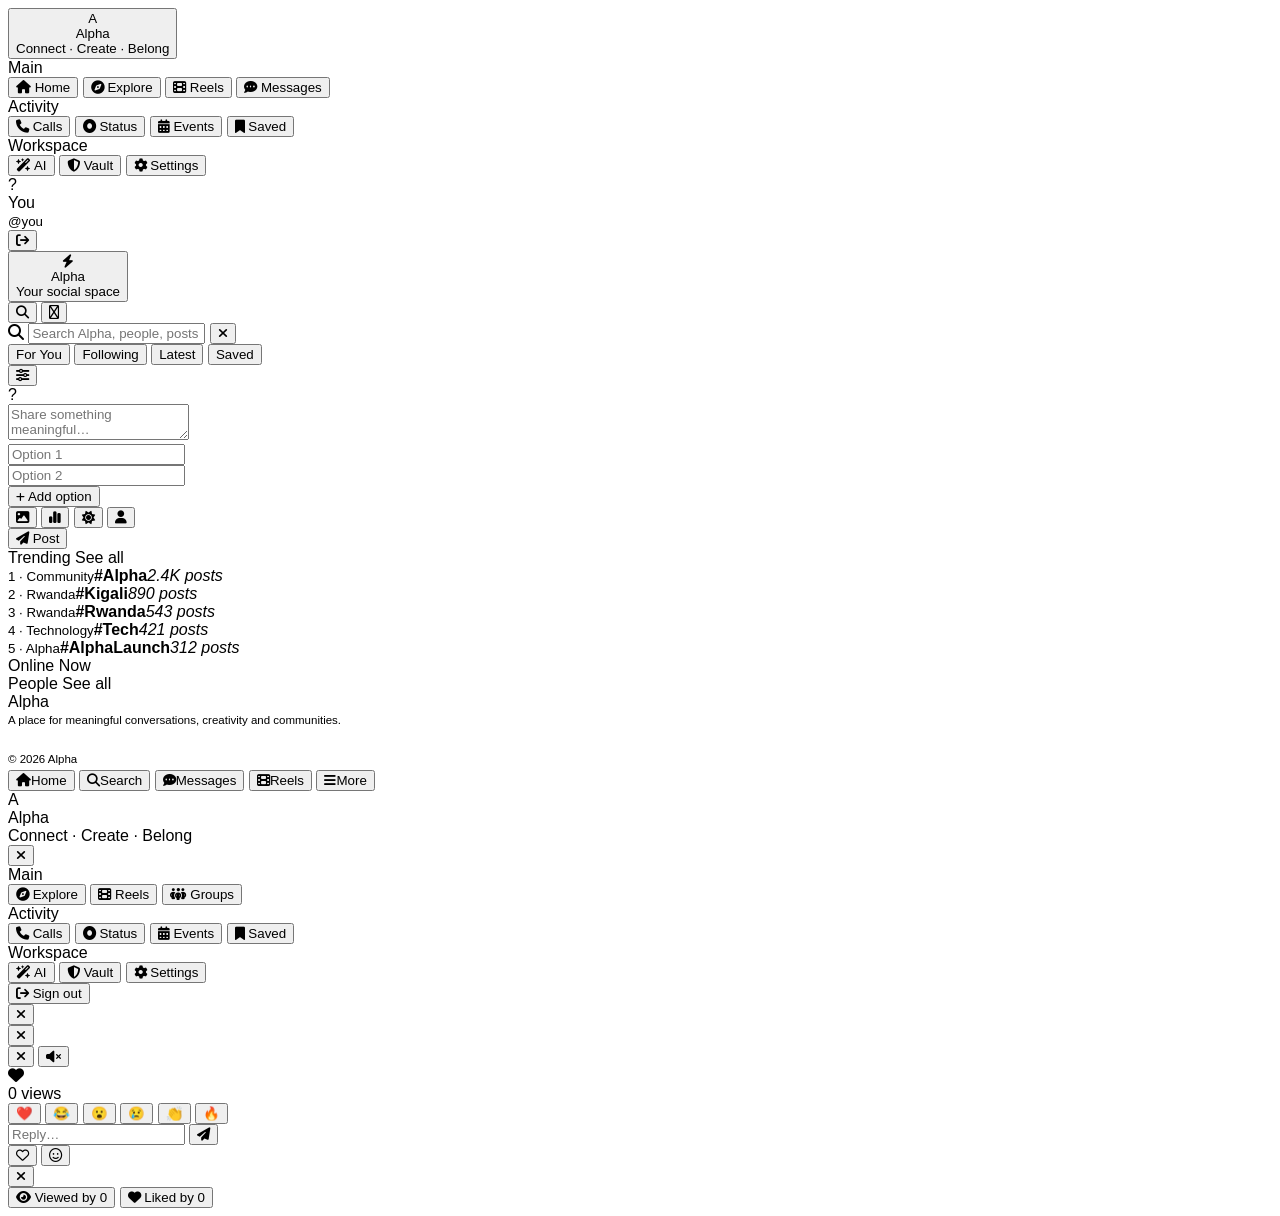
==== commit 2d56b2ef: "Update index.html" ====
--- a/index.html
+++ b/index.html
@@ -1,3167 +1,178 @@
 <!DOCTYPE html>
 <html lang="en" data-theme="light">
 <head>
-    <meta charset="UTF-8">
-    <meta name="viewport" content="width=device-width, initial-scale=1.0, maximum-scale=1.0, user-scalable=no, viewport-fit=cover">
-    <title>Alpha — Home</title>
+<meta charset="UTF-8">
+<meta name="viewport" content="width=device-width, initial-scale=1.0, viewport-fit=cover">
+<title>Alpha — Home</title>
 <meta name="theme-color" content="#2563eb">
 <meta name="description" content="Alpha — connect, create and belong.">
-    <meta name="color-scheme" content="light dark">
-    <link rel="preload" href="https://cdnjs.cloudflare.com/ajax/libs/font-awesome/6.5.2/css/all.min.css" as="style" onload="this.onload=null;this.rel='stylesheet'">
-    <noscript><link rel="stylesheet" href="https://cdnjs.cloudflare.com/ajax/libs/font-awesome/6.5.2/css/all.min.css"></noscript>
-    
-    <link rel="icon" type="image/png" href="favicon.png">
-<link rel="shortcut icon" href="alpha-favicon.png">
-<link rel="apple-touch-icon" href="favicon-512x512.png">
-    <script src="alpha-common.js"></script>
-    <style>
-        /* ============================================================
-           RESET & VARIABLES
-           ============================================================ */
-        * {
-            margin: 0;
-            padding: 0;
-            box-sizing: border-box;
-            -webkit-tap-highlight-color: transparent;
-        }
-/* ===== STORY VIEWER ===== */
-.story-viewer {
-  display: none;
-  position: fixed;
-  inset: 0;
-  z-index: 3000;
-  background: #000;
-  color: #fff;
-  flex-direction: column;
-  align-items: center;
-  justify-content: center;
-}
-.story-viewer.open {
-  display: flex;
-}
-.story-viewer .close-viewer {
-  position: absolute;
-  top: 20px;
-  right: 20px;
-  width: 40px;
-  height: 40px;
-  border-radius: 50%;
-  background: rgba(255,255,255,0.15);
-  border: none;
-  color: #fff;
-  font-size: 20px;
-  cursor: pointer;
-  z-index: 10;
-  backdrop-filter: blur(8px);
-  display: flex;
-  align-items: center;
-  justify-content: center;
-}
-.story-viewer .progress-bar {
-  position: absolute;
-  top: 12px;
-  left: 16px;
-  right: 16px;
-  display: flex;
-  gap: 4px;
-  z-index: 5;
-}
-.story-viewer .progress-segment {
-  flex: 1;
-  height: 3px;
-  background: rgba(255,255,255,0.3);
-  border-radius: 2px;
-  overflow: hidden;
-}
-.story-viewer .progress-segment .fill {
-  height: 100%;
-  background: #fff;
-  width: 0%;
-  transition: width 0.1s linear;
-}
-.story-viewer .story-content {
-  width: 100%;
-  height: 100%;
-  display: flex;
-  align-items: center;
-  justify-content: center;
-  position: relative;
-}
-.story-viewer .story-content img,
-.story-viewer .story-content video {
-  max-width: 100%;
-  max-height: 100%;
-  object-fit: contain;
-}
-.story-viewer .story-caption {
-  position: absolute;
-  bottom: 60px;
-  left: 20px;
-  right: 20px;
-  font-size: 15px;
-  text-align: center;
-  text-shadow: 0 2px 10px rgba(0,0,0,0.8);
-  pointer-events: none;
-  max-height: 40%;
-  overflow-y: auto;
-}
-.story-viewer .story-user {
-  position: absolute;
-  top: 60px;
-  left: 20px;
-  display: flex;
-  align-items: center;
-  gap: 10px;
-  font-weight: 600;
-  font-size: 15px;
-  text-shadow: 0 1px 8px rgba(0,0,0,0.8);
-}
-.story-viewer .story-user img {
-  width: 32px;
-  height: 32px;
-  border-radius: 50%;
-  border: 2px solid #fff;
-}
-.story-viewer .story-timer {
-  position: absolute;
-  bottom: 20px;
-  right: 20px;
-  font-size: 12px;
-  color: rgba(255,255,255,0.6);
-}
-/* ===== STORY REACTIONS / VIEWS / LIKES ===== */
-.story-content video { max-width: 100%; max-height: 100%; object-fit: contain; background: #000; }
-.story-mute-toggle {
-  position: absolute; top: 58px; right: 20px; width: 34px; height: 34px; border-radius: 50%;
-  background: rgba(0,0,0,0.45); color: #fff; display: none; align-items: center; justify-content: center;
-  font-size: 14px; z-index: 6; backdrop-filter: blur(6px); cursor: pointer;
-}
-.story-heart-burst {
-  position: absolute; top: 50%; left: 50%; transform: translate(-50%,-50%) scale(0);
-  font-size: 110px; color: #fff; pointer-events: none; z-index: 8; opacity: 0;
-  filter: drop-shadow(0 6px 24px rgba(0,0,0,0.5));
-}
-.story-heart-burst.pop { animation: storyHeartPop 0.85s cubic-bezier(.2,1.5,.4,1) forwards; }
-@keyframes storyHeartPop {
-  0% { transform: translate(-50%,-50%) scale(0); opacity: 0; }
-  25% { transform: translate(-50%,-50%) scale(1.15); opacity: 1; }
-  50% { transform: translate(-50%,-50%) scale(0.92); }
-  100% { transform: translate(-50%,-50%) scale(1); opacity: 0; }
-}
-.story-footer {
-  position: absolute; bottom: 0; left: 0; right: 0; z-index: 7;
-  padding: 14px 16px calc(18px + env(safe-area-inset-bottom, 0px));
-  display: flex; align-items: center; gap: 10px;
-  background: linear-gradient(to top, rgba(0,0,0,0.6), transparent);
-}
-.story-reply-input-wrap {
-  flex: 1; display: flex; align-items: center; gap: 8px;
-  background: rgba(255,255,255,0.12); border: 1.5px solid rgba(255,255,255,0.35);
-  backdrop-filter: blur(10px); border-radius: 999px; padding: 4px 6px 4px 16px;
-}
-.story-reply-input { flex: 1; background: none; border: 0; outline: 0; color: #fff; font-size: 14px; padding: 9px 0; min-width: 0; }
-.story-reply-input::placeholder { color: rgba(255,255,255,0.7); }
-.story-send-btn {
-  width: 34px; height: 34px; border-radius: 50%; background: transparent; color: #fff;
-  font-size: 15px; display: flex; align-items: center; justify-content: center; flex-shrink: 0;
-  opacity: 0.45; transition: var(--transition); cursor: pointer;
-}
-.story-send-btn.active { opacity: 1; background: #7046d8; }
-.story-react-btn {
-  width: 44px; height: 44px; border-radius: 50%; background: rgba(255,255,255,0.12);
-  border: 1.5px solid rgba(255,255,255,0.35); backdrop-filter: blur(10px); color: #fff;
-  font-size: 19px; display: flex; align-items: center; justify-content: center; flex-shrink: 0;
-  transition: var(--transition); cursor: pointer;
-}
-.story-react-btn.liked { color: #ff3b5c; background: rgba(255,59,92,0.18); border-color: rgba(255,59,92,0.5); }
-.story-react-btn.liked i { animation: storyLikePulse 0.35s ease; }
-@keyframes storyLikePulse { 0% { transform: scale(1); } 50% { transform: scale(1.35); } 100% { transform: scale(1); } }
-.story-quick-reacts {
-  position: absolute; bottom: 78px; left: 16px; right: 16px; display: none;
-  justify-content: space-between; gap: 6px; z-index: 7;
-}
-.story-quick-reacts.show { display: flex; }
-.story-quick-reacts button {
-  flex: 1; background: rgba(255,255,255,0.12); border: 1px solid rgba(255,255,255,0.3);
-  backdrop-filter: blur(8px); border-radius: 999px; font-size: 19px; padding: 6px 0;
-  transition: var(--transition); cursor: pointer;
-}
-.story-quick-reacts button:hover { transform: translateY(-3px) scale(1.15); }
-.story-viewers-pill {
-  position: absolute; bottom: 78px; left: 16px; display: none; align-items: center; gap: 6px;
-  background: rgba(0,0,0,0.4); backdrop-filter: blur(8px); border-radius: 999px;
-  padding: 5px 12px 5px 5px; color: #fff; font-size: 12px; font-weight: 600; z-index: 7; cursor: pointer;
-}
-.story-viewers-pill.show { display: flex; }
-.story-viewers-pill .sv-avatars { display: flex; }
-.story-viewers-pill .sv-avatars img { width: 21px; height: 21px; border-radius: 50%; border: 1.5px solid rgba(0,0,0,0.5); margin-left: -8px; object-fit: cover; }
-.story-viewers-pill .sv-avatars img:first-child { margin-left: 0; }
-
-/* Viewers / Likes bottom sheet */
-.story-sheet-overlay { position: fixed; inset: 0; background: rgba(0,0,0,0.5); z-index: 3100; display: none; align-items: flex-end; justify-content: center; }
-.story-sheet-overlay.open { display: flex; }
-.story-sheet { width: 100%; max-width: 480px; max-height: 70vh; background: var(--surface); color: var(--text-primary); border-radius: 20px 20px 0 0; padding: 12px 0 0; display: flex; flex-direction: column; animation: storySheetUp 0.25s ease; }
-@keyframes storySheetUp { from { transform: translateY(100%); } to { transform: translateY(0); } }
-.story-sheet-handle { width: 36px; height: 4px; background: var(--border); border-radius: 99px; margin: 0 auto 10px; }
-.story-sheet-tabs { display: flex; gap: 6px; padding: 0 18px 10px; border-bottom: 1px solid var(--border-light); }
-.story-sheet-tabs button { padding: 8px 14px; border-radius: 999px; font-size: 12.5px; font-weight: 700; color: var(--text-secondary); }
-.story-sheet-tabs button.active { background: var(--primary-bg); color: var(--primary); }
-.story-sheet-list { overflow-y: auto; padding: 6px 10px 20px; }
-.story-sheet-row { display: flex; align-items: center; gap: 12px; padding: 9px 8px; border-radius: 12px; }
-.story-sheet-row:hover { background: var(--surface-hover); }
-.story-sheet-row img { width: 38px; height: 38px; border-radius: 50%; object-fit: cover; flex-shrink: 0; }
-.story-sheet-row .sr-name { flex: 1; font-size: 13.5px; font-weight: 600; min-width: 0; overflow: hidden; text-overflow: ellipsis; white-space: nowrap; }
-.story-sheet-row .sr-time { font-size: 11px; color: var(--text-muted); flex-shrink: 0; }
-.story-sheet-row .sr-heart { color: #ff3b5c; font-size: 13px; flex-shrink: 0; }
-.story-sheet-empty { text-align: center; padding: 34px 10px; color: var(--text-muted); font-size: 13px; }
-.story-sheet-close { position: absolute; top: 10px; right: 14px; width: 30px; height: 30px; border-radius: 50%; background: var(--surface-hover); color: var(--text-secondary); display: flex; align-items: center; justify-content: center; }
-
-/* ===== FEED VIDEO (Instagram-style playback) ===== */
-.media-tile .video-mute-btn {
-  position: absolute; bottom: 12px; right: 12px; width: 32px; height: 32px; border-radius: 50%;
-  background: rgba(0,0,0,0.55); color: #fff; display: flex; align-items: center; justify-content: center;
-  font-size: 13px; z-index: 3; backdrop-filter: blur(4px); cursor: pointer; opacity: 0.9;
-}
-.media-tile .video-mute-btn:hover { opacity: 1; transform: scale(1.06); }
-.media-tile .video-progress-track { position: absolute; left: 0; right: 0; bottom: 0; height: 2.5px; background: rgba(255,255,255,0.25); z-index: 3; }
-.media-tile .video-progress-fill { height: 100%; width: 0%; background: #fff; }
-       :root{
-  --primary-rgb:79,70,229; /* fallback only; alpha-common.js overrides it */
-  --bg:#f5f7fb !important;
-  --surface:#ffffff !important;
-  --surface-hover:#f7f9fc !important;
-  --surface-raised:#ffffff !important;
-  --text-primary:#0f172a !important;
-  --text-secondary:#64748b !important;
-  --text-muted:#94a3b8 !important;
-  --border:#e5eaf2 !important;
-  --border-light:#eef2f7 !important;
-  --primary-bg:rgba(var(--primary-rgb),.09) !important;
-  --primary-bg-hover:rgba(var(--primary-rgb),.15) !important;
-  --green:#16a34a !important;
-  --red:#ef4444 !important;
-  --radius-sm:10px !important;
-  --radius-md:14px !important;
-  --radius-lg:20px !important;
-  --radius-xl:26px !important;
-  --shadow-sm:0 1px 2px rgba(15,23,42,.03),0 4px 14px rgba(15,23,42,.035) !important;
-  --shadow-md:0 8px 28px rgba(15,23,42,.065) !important;
-  --shadow-lg:0 18px 55px rgba(15,23,42,.09) !important;
-  --transition:all .2s cubic-bezier(.2,.8,.2,1) !important;
-}
-
-html[data-theme="dark"]{
-  --bg:#080d16 !important;
-  --surface:#101722 !important;
-  --surface-hover:#151f2c !important;
-  --surface-raised:#121c29 !important;
-  --text-primary:#f8fafc !important;
-  --text-secondary:#9aa8bb !important;
-  --text-muted:#718096 !important;
-  --border:#1d2938 !important;
-  --border-light:#182333 !important;
-  --shadow-sm:0 1px 2px rgba(0,0,0,.18),0 6px 20px rgba(0,0,0,.14) !important;
-  --shadow-md:0 10px 32px rgba(0,0,0,.22) !important;
-  --shadow-lg:0 20px 60px rgba(0,0,0,.3) !important;
-  --primary-bg:rgba(var(--primary-rgb),.16) !important;
-  --primary-bg-hover:rgba(var(--primary-rgb),.24) !important;
-}
-        [data-theme="dark"] {
-            --bg: #0c0e15;
-            --surface: #161920;
-            --surface-hover: #1e222b;
-            --surface-raised: #1a1d26;
-            --text-primary: #f1f3f7;
-            --text-secondary: #9aa2b5;
-            --text-muted: #6e768a;
-            --border: #262b36;
-            --border-light: #1e222b;
-            --shadow-sm: 0 1px 3px rgba(0, 0, 0, 0.3);
-            --shadow-md: 0 4px 16px rgba(0, 0, 0, 0.4);
-            --shadow-lg: 0 12px 40px rgba(0, 0, 0, 0.5);
-            --shadow-xl: 0 20px 60px rgba(0, 0, 0, 0.6);
-            --primary-bg: var(--primary-a15, var(--primary-a15, rgba(79, 70, 229, 0.15)));
-            --primary-bg-hover: var(--primary-a25, var(--primary-a25, rgba(79, 70, 229, 0.25)));
-            --green-bg: rgba(34, 197, 94, 0.15);
-            --red-bg: rgba(239, 68, 68, 0.15);
-            --orange-bg: rgba(245, 158, 11, 0.15);
-        }
-
-        html,
-        body {
-            height: 100%;
-        }
-
-        body {
-            font-family: var(--font);
-            background: var(--bg);
-            color: var(--text-primary);
-            overflow: hidden;
-            -webkit-font-smoothing: antialiased;
-            -moz-osx-font-smoothing: grayscale;
-            font-size: 15px;
-            line-height: 1.6;
-        }
-
-        button,
-        input,
-        textarea {
-            font-family: inherit;
-            font-size: inherit;
-        }
-        button {
-            color: inherit;
-            cursor: pointer;
-            border: none;
-            background: none;
-        }
-        *:focus-visible {
-            outline: 2px solid var(--primary);
-            outline-offset: 2px;
-            border-radius: 6px;
-        }
-        ::-webkit-scrollbar {
-            width: 4px;
-            height: 4px;
-        }
-        ::-webkit-scrollbar-track {
-            background: transparent;
-        }
-        ::-webkit-scrollbar-thumb {
-            background: var(--border);
-            border-radius: 99px;
-        }
-        ::-webkit-scrollbar-thumb:hover {
-            background: var(--text-muted);
-        }
-
-        i[class*="fa-"] {
-            line-height: 1;
-            font-size: 1em;
-        }
-
-        /* ============================================================
-           APP SHELL
-           ============================================================ */
-        .app {
-            height: 100vh;
-            display: grid;
-            grid-template-columns: var(--nav-width) minmax(400px, 720px) var(--right-width);
-            gap: 16px;
-            max-width: 1480px;
-            margin: 0 auto;
-            padding: 14px 18px 14px 18px;
-        }
-
-        /* ============================================================
-           LEFT NAVIGATION
-           ============================================================ */
-        .left {
-            display: flex;
-            flex-direction: column;
-            background: var(--surface);
-            border-radius: var(--radius-lg);
-            padding: 10px 8px;
-            box-shadow: var(--shadow-sm);
-            border: 1px solid var(--border-light);
-            overflow: hidden;
-            height: calc(100vh - 28px);
-        }
-
-        .brand {
-            display: flex;
-            align-items: center;
-            gap: 12px;
-            padding: 4px 10px 18px 10px;
-            cursor: pointer;
-            background: none;
-            border: 0;
-            text-align: left;
-            color: inherit;
-            flex-shrink: 0;
-        }
-
-        .logo {
-            width: 40px;
-            height: 40px;
-            border-radius: var(--radius-sm);
-            background: var(--gradient-primary);
-            display: flex;
-            align-items: center;
-            justify-content: center;
-            color: white;
-            font-size: 18px;
-            font-weight: 800;
-            box-shadow: 0 6px 18px var(--primary-a30, rgba(79, 70, 229, 0.30));
-            flex-shrink: 0;
-        }
-
-        .brand-name-wrap {
-            line-height: 1.2;
-        }
-        .brand-name {
-            font-size: 20px;
-            font-weight: 800;
-            letter-spacing: -0.02em;
-            background: var(--gradient-primary);
-            -webkit-background-clip: text;
-            -webkit-text-fill-color: transparent;
-            background-clip: text;
-        }
-        .brand-tag {
-            font-size: 9px;
-            font-weight: 700;
-            color: var(--text-muted);
-            text-transform: uppercase;
-            letter-spacing: 0.15em;
-            -webkit-text-fill-color: var(--text-muted);
-        }
-
-        .nav {
-            display: flex;
-            flex-direction: column;
-            overflow-y: auto;
-            flex: 1;
-            padding: 2px 2px 6px;
-            mask-image: linear-gradient(to bottom, #000 calc(100% - 20px), transparent 100%);
-        }
-        .nav::-webkit-scrollbar {
-            width: 0;
-        }
-
-        .nav-section-label {
-            font-size: 10px;
-            font-weight: 700;
-            text-transform: uppercase;
-            letter-spacing: 0.1em;
-            color: var(--text-muted);
-            padding: 14px 12px 6px;
-        }
-        .nav-section-label:first-child {
-            padding-top: 2px;
-        }
-
-        .nav button {
-            position: relative;
-            border: 0;
-            background: transparent;
-            color: var(--text-secondary);
-            padding: 8px 12px;
-            border-radius: var(--radius-sm);
-            display: flex;
-            align-items: center;
-            gap: 12px;
-            font-size: 13.5px;
-            font-weight: 600;
-            cursor: pointer;
-            transition: var(--transition);
-            text-align: left;
-            flex-shrink: 0;
-            margin-bottom: 1px;
-        }
-
-        .nav button:hover {
-            background: var(--surface-hover);
-            color: var(--text-primary);
-        }
-
-        .nav button.active {
-            color: var(--primary);
-            background: var(--primary-bg);
-            font-weight: 700;
-        }
-        .nav button.active .nav-icon {
-            color: var(--primary);
-            background: var(--primary-bg);
-        }
-
-        .nav-icon {
-            width: 32px;
-            height: 32px;
-            border-radius: var(--radius-sm);
-            display: flex;
-            align-items: center;
-            justify-content: center;
-            background: transparent;
-            color: var(--text-muted);
-            flex-shrink: 0;
-            transition: var(--transition);
-            font-size: 15px;
-        }
-        .nav button:hover .nav-icon {
-            background: var(--surface-hover);
-            color: var(--text-primary);
-        }
-
-        .nav-badge {
-            width: 7px;
-            height: 7px;
-            border-radius: 50%;
-            background: var(--red);
-            margin-left: auto;
-            flex-shrink: 0;
-            box-shadow: 0 0 0 2px var(--surface);
-        }
-
-        .profile-mini {
-            margin-top: 6px;
-            background: var(--surface-hover);
-            border-radius: var(--radius-md);
-            padding: 8px 10px;
-            display: flex;
-            align-items: center;
-            gap: 10px;
-            flex-shrink: 0;
-            transition: var(--transition);
-        }
-        .profile-mini:hover {
-            background: var(--border-light);
-        }
-
-        .profile-mini .name-wrap {
-            flex: 1;
-            min-width: 0;
-            cursor: pointer;
-        }
-        .profile-mini .name {
-            font-size: 13px;
-            font-weight: 700;
-            white-space: nowrap;
-            overflow: hidden;
-            text-overflow: ellipsis;
-        }
-        .profile-mini small {
-            color: var(--text-muted);
-            font-size: 10.5px;
-        }
-        .profile-mini .logout-btn {
-            border: 1px solid var(--border);
-            background: var(--surface);
-            color: var(--text-muted);
-            cursor: pointer;
-            width: 30px;
-            height: 30px;
-            display: flex;
-            align-items: center;
-            justify-content: center;
-            border-radius: var(--radius-sm);
-            font-size: 13px;
-            transition: var(--transition);
-        }
-        .profile-mini .logout-btn:hover {
-            background: var(--red-bg);
-            color: var(--red);
-            border-color: rgba(239, 68, 68, 0.3);
-        }
-
-        .avatar {
-            width: 36px;
-            height: 36px;
-            border-radius: 50%;
-            display: flex;
-            align-items: center;
-            justify-content: center;
-            font-weight: 700;
-            flex-shrink: 0;
-            overflow: hidden;
-            color: #fff;
-            font-size: 13px;
-            background: var(--gradient-primary);
-        }
-        .avatar img {
-            width: 100%;
-            height: 100%;
-            object-fit: cover;
-            border-radius: 50%;
-        }
-
-        .avatar.g1 {
-            background: linear-gradient(135deg, #f59e0b, #ef4444);
-        }
-        .avatar.g2 {
-            background: linear-gradient(135deg, #4f46e5, #7c3aed);
-        }
-        .avatar.g3 {
-            background: linear-gradient(135deg, #22c55e, #06b6d4);
-        }
-        .avatar.g4 {
-            background: linear-gradient(135deg, #ec4899, #f43f5e);
-        }
-        .avatar.g5 {
-            background: linear-gradient(135deg, #8b5cf6, #d946ef);
-        }
-        .avatar.g6 {
-            background: linear-gradient(135deg, #14b8a6, #22c55e);
-        }
-
-        /* ============================================================
-           CENTER
-           ============================================================ */
-        .center {
-            overflow-y: auto;
-            padding: 2px 2px 80px 2px;
-            scrollbar-width: none;
-            height: calc(100vh - 28px);
-        }
-        .center::-webkit-scrollbar {
-            display: none;
-        }
-
-        /* --- BEAUTIFUL HEADER --- */
-        .top {
-            display: flex;
-            align-items: center;
-            justify-content: space-between;
-            margin-bottom: 16px;
-            gap: 10px;
-            background: var(--surface);
-            padding: 10px 20px;
-            border-radius: var(--radius-lg);
-            border: 1px solid var(--border-light);
-            box-shadow: var(--shadow-sm);
-            position: relative;
-            overflow: hidden;
-        }
-        .top::before {
-            content: '';
-            position: absolute;
-            top: 0;
-            left: 0;
-            right: 0;
-            height: 3px;
-            background: var(--gradient-primary);
-            opacity: 0.6;
-        }
-
-        .top-left-group {
-            display: flex;
-            align-items: center;
-            gap: 8px;
-            min-width: 0;
-        }
-
-        .top-left {
-            display: flex;
-            align-items: center;
-            gap: 12px;
-            min-width: 0;
-            border: 0;
-            background: none;
-            cursor: pointer;
-            text-align: left;
-            color: inherit;
-            padding: 4px 2px;
-            border-radius: var(--radius-sm);
-            transition: var(--transition);
-            position: relative;
-            z-index: 1;
-        }
-        .top-left:hover {
-            opacity: 0.7;
-        }
-
-        .top-icon-wrap {
-            width: 36px;
-            height: 36px;
-            border-radius: var(--radius-sm);
-            background: var(--gradient-primary);
-            display: flex;
-            align-items: center;
-            justify-content: center;
-            color: white;
-            font-size: 16px;
-            font-weight: 800;
-            box-shadow: 0 4px 12px var(--primary-a25, rgba(79, 70, 229, 0.25));
-            flex-shrink: 0;
-        }
-
-        .top-title-wrap {
-            line-height: 1.2;
-        }
-        .top-title {
-            font-size: 20px;
-            font-weight: 800;
-            letter-spacing: -0.02em;
-            background: var(--gradient-primary);
-            -webkit-background-clip: text;
-            -webkit-text-fill-color: transparent;
-            background-clip: text;
-            white-space: nowrap;
-            overflow: hidden;
-            text-overflow: ellipsis;
-            max-width: 40vw;
-        }
-        .top-sub {
-            font-size: 10px;
-            font-weight: 600;
-            color: var(--text-muted);
-            letter-spacing: 0.05em;
-            text-transform: uppercase;
-            -webkit-text-fill-color: var(--text-muted);
-        }
-
-        .top-actions {
-            display: flex;
-            gap: 6px;
-            flex-shrink: 0;
-            position: relative;
-            z-index: 1;
-        }
-
-        .circle-btn {
-            width: 40px;
-            height: 40px;
-            border-radius: 50%;
-            border: 1px solid var(--border);
-            background: var(--surface);
-            color: var(--text-secondary);
-            display: flex;
-            align-items: center;
-            justify-content: center;
-            cursor: pointer;
-            transition: var(--transition);
-            flex-shrink: 0;
-            font-size: 15px;
-        }
-        .circle-btn:hover {
-            color: var(--primary);
-            border-color: var(--primary);
-            transform: translateY(-2px);
-            box-shadow: var(--shadow-md);
-        }
-        .circle-btn.active {
-            color: var(--primary);
-            background: var(--primary-bg);
-            border-color: var(--primary);
-        }
-
-        .search-bar-wrap {
-            display: none;
-            align-items: center;
-            gap: 10px;
-            background: var(--surface);
-            border: 1px solid var(--border);
-            border-radius: var(--radius-md);
-            padding: 8px 14px;
-            margin-bottom: 14px;
-            box-shadow: var(--shadow-sm);
-            transition: var(--transition);
-        }
-        .search-bar-wrap.show {
-            display: flex;
-        }
-        .search-bar-wrap:focus-within {
-            border-color: var(--primary);
-            box-shadow: 0 0 0 3px var(--primary-bg);
-        }
-        .search-bar-wrap i {
-            width: 16px;
-            color: var(--text-muted);
-            flex-shrink: 0;
-            font-size: 14px;
-        }
-        .search-bar-wrap input {
-            border: 0;
-            outline: 0;
-            background: transparent;
-            color: var(--text-primary);
-            font-size: 14px;
-            width: 100%;
-            font-weight: 500;
-        }
-        .search-bar-wrap input::placeholder {
-            color: var(--text-muted);
-        }
-        .search-bar-wrap .clear-search {
-            border: 0;
-            background: none;
-            color: var(--text-muted);
-            cursor: pointer;
-            display: flex;
-            font-size: 14px;
-            padding: 2px;
-            border-radius: 50%;
-            transition: var(--transition);
-        }
-        .search-bar-wrap .clear-search:hover {
-            color: var(--red);
-            background: var(--red-bg);
-        }
-
-        /* ============================================================
-           STORIES / PEOPLE ROW
-           ============================================================ */
-        .people {
-            display: flex;
-            gap: 14px;
-            overflow-x: auto;
-            padding: 4px 2px 18px 2px;
-            scrollbar-width: none;
-        }
-        .people::-webkit-scrollbar {
-            display: none;
-        }
-
-        .person {
-            min-width: 64px;
-            text-align: center;
-            cursor: pointer;
-            position: relative;
-            transition: var(--transition);
-        }
-        .person:hover {
-            transform: translateY(-2px);
-        }
-
-        .person-avatar {
-            width: 56px;
-            height: 56px;
-            border-radius: 50%;
-            padding: 2.5px;
-            margin: 0 auto;
-            background: linear-gradient(135deg, var(--primary), var(--primary-light));
-            box-shadow: 0 2px 8px var(--primary-a20, rgba(79, 70, 229, 0.20));
-        }
-        .person-avatar span,
-        .person-avatar img {
-            width: 100%;
-            height: 100%;
-            border-radius: 50%;
-            background: var(--bg);
-            display: flex;
-            align-items: center;
-            justify-content: center;
-            font-weight: 700;
-            object-fit: cover;
-            font-size: 14px;
-            color: var(--text-secondary);
-        }
-        .person-avatar img {
-            background: transparent;
-        }
-
-        .person-name {
-            margin-top: 6px;
-            font-size: 10px;
-            color: var(--text-secondary);
-            white-space: nowrap;
-            overflow: hidden;
-            text-overflow: ellipsis;
-            font-weight: 600;
-        }
-
-        .person.you .person-avatar {
-            background: var(--border);
-        }
-        .person.you .person-avatar span {
-            background: var(--surface);
-            color: var(--text-muted);
-            font-size: 20px;
-        }
-
-        .person-add-badge {
-            position: absolute;
-            right: 2px;
-            bottom: 18px;
-            width: 20px;
-            height: 20px;
-            border-radius: 50%;
-            background: var(--primary);
-            border: 2px solid var(--surface);
-            color: #fff;
-            display: flex;
-            align-items: center;
-            justify-content: center;
-            font-size: 10px;
-            cursor: pointer;
-            box-shadow: var(--shadow-sm);
-            transition: var(--transition);
-        }
-        .person-add-badge:hover {
-            transform: scale(1.1);
-        }
-
-        /* ============================================================
-           FEED CONTROL
-           ============================================================ */
-        .feed-control {
-            display: flex;
-            align-items: center;
-            justify-content: space-between;
-            margin: 2px 0 14px 0;
-            gap: 10px;
-        }
-
-        .tabs {
-            display: flex;
-            gap: 4px;
-            background: var(--surface);
-            padding: 3px;
-            border-radius: var(--radius-md);
-            border: 1px solid var(--border-light);
-            overflow-x: auto;
-            flex: 1;
-        }
-        .tabs button {
-            border: 0;
-            background: transparent;
-            color: var(--text-secondary);
-            padding: 6px 16px;
-            border-radius: var(--radius-sm);
-            font-size: 12px;
-            cursor: pointer;
-            white-space: nowrap;
-            font-weight: 600;
-            transition: var(--transition);
-        }
-        .tabs button:hover {
-            color: var(--text-primary);
-            background: var(--surface-hover);
-        }
-        .tabs button.active {
-            background: var(--primary);
-            color: #fff;
-            box-shadow: 0 2px 10px var(--primary-a30, rgba(79, 70, 229, 0.30));
-            font-weight: 700;
-        }
-
-        /* ============================================================
-           COMPOSER
-           ============================================================ */
-        .composer {
-            background: var(--surface);
-            border: 1px solid var(--border-light);
-            border-radius: var(--radius-lg);
-            padding: 14px 16px 12px 16px;
-            margin-bottom: 16px;
-            box-shadow: var(--shadow-sm);
-            transition: var(--transition);
-        }
-        .composer:focus-within {
-            border-color: var(--primary);
-            box-shadow: 0 0 0 3px var(--primary-bg);
-        }
-        .composer.compose-highlight {
-            animation: composeHighlight 0.9s ease;
-        }
-        @keyframes composeHighlight {
-            0% {
-                box-shadow: 0 0 0 0 var(--primary-bg);
-                border-color: var(--primary);
-            }
-            60% {
-                box-shadow: 0 0 0 8px transparent;
-                border-color: var(--primary);
-            }
-            100% {
-                box-shadow: var(--shadow-sm);
-                border-color: var(--border-light);
-            }
-        }
-
-        .compose-top {
-            display: flex;
-            gap: 10px;
-        }
-        .compose-avatar {
-            width: 38px;
-            height: 38px;
-            border-radius: 50%;
-            background: var(--gradient-primary);
-            display: flex;
-            align-items: center;
-            justify-content: center;
-            color: #fff;
-            font-size: 13px;
-            font-weight: 700;
-            flex-shrink: 0;
-            overflow: hidden;
-        }
-        .compose-avatar img {
-            width: 100%;
-            height: 100%;
-            object-fit: cover;
-        }
-
-        .compose-top textarea {
-            flex: 1;
-            border: 0;
-            outline: 0;
-            resize: none;
-            background: transparent;
-            color: var(--text-primary);
-            font-family: inherit;
-            font-size: 14px;
-            padding: 6px 2px;
-            min-height: 44px;
-            line-height: 1.6;
-            font-weight: 500;
-        }
-        .compose-top textarea::placeholder {
-            color: var(--text-muted);
-            font-weight: 400;
-        }
-
-        .compose-media-grid {
-            display: none;
-            flex-wrap: wrap;
-            gap: 10px;
-            margin: 10px 0 6px 48px;
-        }
-        .compose-media-grid.show {
-            display: flex;
-        }
-
-        .compose-media-tile {
-            position: relative;
-            width: 72px;
-            height: 72px;
-            border-radius: var(--radius-sm);
-            overflow: hidden;
-            border: 1px solid var(--border);
-            background: var(--bg);
-            flex-shrink: 0;
-            box-shadow: var(--shadow-sm);
-        }
-        .compose-media-tile img,
-        .compose-media-tile video {
-            width: 100%;
-            height: 100%;
-            object-fit: cover;
-            display: block;
-        }
-        .compose-media-tile .media-video-badge {
-            position: absolute;
-            bottom: 4px;
-            left: 4px;
-            background: rgba(0, 0, 0, 0.6);
-            color: #fff;
-            width: 20px;
-            height: 20px;
-            border-radius: 50%;
-            display: flex;
-            align-items: center;
-            justify-content: center;
-            font-size: 9px;
-        }
-        .compose-media-tile .media-remove {
-            position: absolute;
-            top: 4px;
-            right: 4px;
-            width: 20px;
-            height: 20px;
-            border-radius: 50%;
-            border: 0;
-            background: rgba(0, 0, 0, 0.6);
-            color: #fff;
-            cursor: pointer;
-            display: flex;
-            align-items: center;
-            justify-content: center;
-            font-size: 10px;
-            transition: var(--transition);
-        }
-        .compose-media-tile .media-remove:hover {
-            background: var(--red);
-            transform: scale(1.1);
-        }
-
-        .compose-media-add {
-            width: 72px;
-            height: 72px;
-            border-radius: var(--radius-sm);
-            border: 2px dashed var(--border);
-            background: transparent;
-            color: var(--text-muted);
-            cursor: pointer;
-            display: flex;
-            align-items: center;
-            justify-content: center;
-            flex-shrink: 0;
-            font-size: 20px;
-            transition: var(--transition);
-        }
-        .compose-media-add:hover {
-            border-color: var(--primary);
-            color: var(--primary);
-            background: var(--primary-bg);
-        }
-
-        .poll-composer {
-            display: none;
-            margin: 10px 0 6px 48px;
-            border: 1.5px solid var(--border);
-            border-radius: var(--radius-md);
-            padding: 14px;
-            background: var(--bg);
-        }
-        .poll-composer.show {
-            display: block;
-        }
-        .poll-composer .poll-opt-row {
-            display: flex;
-            align-items: center;
-            gap: 6px;
-            margin-bottom: 6px;
-        }
-        .poll-composer input[type="text"] {
-            flex: 1;
-            padding: 8px 12px;
-            border: 1.5px solid var(--border);
-            border-radius: var(--radius-sm);
-            background: var(--surface);
-            color: var(--text-primary);
-            font-size: 13px;
-            outline: 0;
-            transition: var(--transition);
-        }
-        .poll-composer input[type="text"]:focus {
-            border-color: var(--primary);
-        }
-        .poll-composer .poll-remove-opt {
-            width: 30px;
-            height: 30px;
-            border-radius: var(--radius-sm);
-            border: 1px solid var(--border);
-            background: var(--surface);
-            color: var(--text-muted);
-            cursor: pointer;
-            display: flex;
-            align-items: center;
-            justify-content: center;
-            flex-shrink: 0;
-            font-size: 12px;
-            transition: var(--transition);
-        }
-        .poll-composer .poll-remove-opt:hover {
-            background: var(--red-bg);
-            color: var(--red);
-            border-color: rgba(239, 68, 68, 0.3);
-        }
-        .poll-composer .poll-add-opt {
-            font-size: 12px;
-            color: var(--primary);
-            background: none;
-            border: 0;
-            cursor: pointer;
-            font-weight: 700;
-            padding: 6px 2px;
-            display: inline-flex;
-            align-items: center;
-            gap: 4px;
-            transition: var(--transition);
-        }
-        .poll-composer .poll-add-opt:hover {
-            opacity: 0.7;
-        }
-
-        .compose-bottom {
-            display: flex;
-            justify-content: space-between;
-            align-items: center;
-            padding-top: 10px;
-            margin-top: 8px;
-            border-top: 1px solid var(--border-light);
-        }
-
-        .tools {
-            display: flex;
-            gap: 2px;
-        }
-        .tool {
-            width: 36px;
-            height: 34px;
-            border: 1px solid transparent;
-            border-radius: var(--radius-sm);
-            background: transparent;
-            color: var(--text-muted);
-            cursor: pointer;
-            display: flex;
-            align-items: center;
-            justify-content: center;
-            font-size: 15px;
-            transition: var(--transition);
-        }
-        .tool:hover {
-            background: var(--surface-hover);
-            color: var(--primary);
-            border-color: var(--border);
-        }
-        .tool.active {
-            background: var(--primary-bg);
-            color: var(--primary);
-            border-color: var(--primary);
-        }
-
-        .post-btn {
-            border: 0;
-            background: var(--gradient-primary);
-            color: #fff;
-            padding: 8px 22px;
-            border-radius: var(--radius-full);
-            font-size: 13px;
-            font-weight: 700;
-            cursor: pointer;
-            box-shadow: 0 4px 14px var(--primary-a30, rgba(79, 70, 229, 0.30));
-            display: inline-flex;
-            align-items: center;
-            gap: 6px;
-            transition: var(--transition);
-        }
-        .post-btn:hover {
-            transform: translateY(-2px);
-            box-shadow: 0 6px 20px var(--primary-a40, rgba(79, 70, 229, 0.40));
-        }
-        .post-btn:disabled {
-            opacity: 0.5;
-            cursor: not-allowed;
-            transform: none;
-        }
-        .post-btn i {
-            font-size: 13px;
-        }
-
-        /* ============================================================
-           POSTS
-           ============================================================ */
-        @keyframes postAppear {
-            from {
-                opacity: 0;
-                transform: translateY(12px) scale(0.98);
-            }
-            to {
-                opacity: 1;
-                transform: none;
-            }
-        }
-
-        .you-badge {
-            font-size: 9.5px;
-            background: var(--primary-bg);
-            color: var(--primary);
-            padding: 1px 8px;
-            border-radius: var(--radius-full);
-            font-weight: 700;
-        }
-
-        .more-wrap {
-            position: relative;
-        }
-        .more {
-            color: var(--text-muted);
-            background: var(--surface);
-            border: 1px solid var(--border);
-            cursor: pointer;
-            width: 32px;
-            height: 32px;
-            border-radius: var(--radius-sm);
-            display: flex;
-            align-items: center;
-            justify-content: center;
-            font-size: 14px;
-            transition: var(--transition);
-        }
-        .more:hover {
-            background: var(--surface-hover);
-            color: var(--text-primary);
-        }
-        .more-menu {
-            display: none;
-            position: absolute;
-            top: calc(100% + 6px);
-            right: 0;
-            background: var(--surface-raised);
-            border: 1px solid var(--border);
-            border-radius: var(--radius-md);
-            box-shadow: var(--shadow-lg);
-            min-width: 180px;
-            padding: 6px;
-            z-index: 30;
-        }
-        .more-menu.show {
-            display: block;
-            animation: postAppear 0.15s ease;
-        }
-        .more-menu button {
-            width: 100%;
-            display: flex;
-            align-items: center;
-            gap: 10px;
-            padding: 8px 10px;
-            border: 0;
-            background: none;
-            color: var(--text-primary);
-            font-size: 12.5px;
-            font-weight: 500;
-            border-radius: var(--radius-sm);
-            cursor: pointer;
-            text-align: left;
-            transition: var(--transition);
-        }
-        .more-menu button:hover {
-            background: var(--surface-hover);
-        }
-        .more-menu button.danger {
-            color: var(--red);
-        }
-        .more-menu button.danger:hover {
-            background: var(--red-bg);
-        }
-        .more-menu button i {
-            width: 14px;
-            font-size: 12px;
-        }
-
-        .quoted-post {
-            border: 1px solid var(--border);
-            border-radius: var(--radius-md);
-            padding: 10px 14px;
-            margin: 10px 2px 0 2px;
-            background: var(--bg);
-            transition: var(--transition);
-        }
-        .quoted-post:hover {
-            border-color: var(--border);
-        }
-        .quoted-post .qp-header {
-            display: flex;
-            align-items: center;
-            gap: 7px;
-            margin-bottom: 4px;
-            font-size: 12px;
-            font-weight: 700;
-            color: var(--text-primary);
-        }
-        .quoted-post .qp-header i {
-            color: var(--text-muted);
-            font-size: 11px;
-        }
-        .quoted-post .qp-body {
-            font-size: 13px;
-            color: var(--text-secondary);
-            line-height: 1.5;
-        }
-
-        /* Poll */
-        .poll-block {
-            margin: 12px 2px 0 2px;
-            border: 1px solid var(--border);
-            border-radius: var(--radius-md);
-            padding: 14px 16px;
-            background: var(--bg);
-        }
-        .poll-question {
-            font-weight: 700;
-            font-size: 14px;
-            margin-bottom: 10px;
-            color: var(--text-primary);
-        }
-        .poll-option-row {
-            position: relative;
-            margin-bottom: 6px;
-            border-radius: var(--radius-sm);
-            overflow: hidden;
-            cursor: pointer;
-            border: 1.5px solid var(--border);
-            transition: var(--transition);
-        }
-        .poll-option-row:last-child {
-            margin-bottom: 0;
-        }
-        .poll-option-row:hover {
-            border-color: var(--primary);
-        }
-        .poll-option-fill {
-            position: absolute;
-            inset: 0;
-            background: var(--primary-bg);
-            width: 0%;
-            transition: width 0.6s cubic-bezier(0.4, 0, 0.2, 1);
-        }
-        .poll-option-row.mine {
-            border-color: var(--primary);
-            box-shadow: 0 0 0 2px var(--primary-bg);
-        }
-        .poll-option-content {
-            position: relative;
-            z-index: 1;
-            display: flex;
-            justify-content: space-between;
-            align-items: center;
-            padding: 8px 12px;
-            font-size: 13px;
-        }
-        .poll-option-label {
-            display: flex;
-            align-items: center;
-            gap: 6px;
-            font-weight: 600;
-            color: var(--text-primary);
-        }
-        .poll-option-label i {
-            font-size: 13px;
-            color: var(--primary);
-        }
-        .poll-option-pct {
-            color: var(--text-muted);
-            font-weight: 700;
-            font-size: 12px;
-        }
-        .poll-meta {
-            font-size: 11px;
-            color: var(--text-muted);
-            margin-top: 8px;
-        }
-
-        /* ============================================================
-           POST MEDIA - INSTAGRAM STYLE AUTOPLAY VIDEOS
-           ============================================================ */
-        .feature-image {
-            width: 100%;
-            border-radius: var(--radius-md);
-            overflow: hidden;
-            position: relative;
-            margin-top: 10px;
-            background: #0a0c10;
-            box-shadow: inset 0 0 0 1px var(--border-light);
-        }
-        .media-carousel {
-            display: flex;
-            overflow-x: auto;
-            scroll-snap-type: x mandatory;
-            -webkit-overflow-scrolling: touch;
-            scroll-behavior: smooth;
-        }
-        .media-carousel::-webkit-scrollbar {
-            display: none;
-        }
-        .media-tile {
-            position: relative;
-            flex: 0 0 100%;
-            scroll-snap-align: start;
-            min-height: 320px;
-            max-height: 520px;
-            cursor: pointer;
-            overflow: hidden;
-            background: #0a0c10;
-            display: flex;
-            align-items: center;
-            justify-content: center;
-        }
-        .media-tile img,
-        .media-tile video {
-            width: 100%;
-            height: 100%;
-            object-fit: cover;
-            display: block;
-        }
-        /* Videos autoplay, muted, loop like Instagram */
-        .media-tile video {
-            object-fit: cover;
-            background: #000;
-            cursor: pointer;
-        }
-
-        /* Video play/pause overlay - subtle like Instagram */
-        .media-tile .video-overlay {
-            position: absolute;
-            inset: 0;
-            display: flex;
-            align-items: center;
-            justify-content: center;
-            pointer-events: none;
-            opacity: 0;
-            transition: var(--transition);
-            background: rgba(0, 0, 0, 0.15);
-        }
-        .media-tile:hover .video-overlay {
-            opacity: 1;
-        }
-        .media-tile .video-overlay i {
-            width: 48px;
-            height: 48px;
-            border-radius: 50%;
-            background: rgba(0, 0, 0, 0.5);
-            color: #fff;
-            display: flex;
-            align-items: center;
-            justify-content: center;
-            font-size: 18px;
-            backdrop-filter: blur(4px);
-            box-shadow: 0 4px 20px rgba(0, 0, 0, 0.2);
-            pointer-events: none;
-        }
-
-        .media-nav-btn {
-            position: absolute;
-            top: 50%;
-            transform: translateY(-50%);
-            width: 36px;
-            height: 36px;
-            border-radius: 50%;
-            border: 0;
-            background: rgba(0, 0, 0, 0.5);
-            color: #fff;
-            cursor: pointer;
-            display: flex;
-            align-items: center;
-            justify-content: center;
-            opacity: 0;
-            transition: var(--transition);
-            z-index: 2;
-            font-size: 14px;
-            backdrop-filter: blur(4px);
-        }
-        .feature-image:hover .media-nav-btn {
-            opacity: 1;
-        }
-        .media-nav-prev {
-            left: 8px;
-        }
-        .media-nav-next {
-            right: 8px;
-        }
-        .media-count-badge {
-            position: absolute;
-            top: 12px;
-            right: 12px;
-            background: rgba(0, 0, 0, 0.6);
-            color: #fff;
-            font-size: 11px;
-            font-weight: 700;
-            padding: 4px 12px;
-            border-radius: var(--radius-full);
-            z-index: 2;
-            backdrop-filter: blur(4px);
-        }
-        .media-dots {
-            display: flex;
-            justify-content: center;
-            gap: 5px;
-            padding: 10px 0 2px 0;
-        }
-        .media-dots .dot {
-            width: 6px;
-            height: 6px;
-            border-radius: 50%;
-            background: var(--border);
-            transition: var(--transition);
-        }
-        .media-dots .dot.active {
-            background: var(--primary);
-            width: 18px;
-            border-radius: 3px;
-        }
-
-        .comment-row {
-            display: flex;
-            gap: 8px;
-            padding: 5px 0;
-            align-items: flex-start;
-        }
-        .comment-bubble {
-            background: var(--bg);
-            border-radius: var(--radius-md);
-            padding: 6px 14px;
-            flex: 1;
-        }
-        .comment-bubble .c-author {
-            font-weight: 700;
-            font-size: 12px;
-            color: var(--text-primary);
-        }
-        .comment-bubble .c-text {
-            font-size: 13px;
-            color: var(--text-secondary);
-        }
-        .comment-time {
-            font-size: 10px;
-            color: var(--text-muted);
-            margin-top: 2px;
-            padding-left: 12px;
-        }
-
-        .comment-input {
-            flex: 1;
-            padding: 7px 14px;
-            border: 1.5px solid var(--border);
-            border-radius: var(--radius-full);
-            background: var(--bg);
-            color: var(--text-primary);
-            font-size: 13px;
-            outline: 0;
-            transition: var(--transition);
-        }
-        .comment-input:focus {
-            border-color: var(--primary);
-            box-shadow: 0 0 0 3px var(--primary-bg);
-        }
-        /* ============================================================
-           RIGHT PANEL
-           ============================================================ */
-        .right {
-            padding-top: 2px;
-            overflow-y: auto;
-            scrollbar-width: none;
-            height: calc(100vh - 28px);
-        }
-        .right::-webkit-scrollbar {
-            display: none;
-        }
-
-        .panel {
-            background: var(--surface);
-            border: 1px solid var(--border-light);
-            border-radius: var(--radius-lg);
-            padding: 16px 18px;
-            margin-bottom: 12px;
-            box-shadow: var(--shadow-sm);
-        }
-        .panel-title {
-            display: flex;
-            justify-content: space-between;
-            align-items: center;
-            font-size: 11px;
-            font-weight: 700;
-            text-transform: uppercase;
-            letter-spacing: 0.08em;
-            color: var(--text-muted);
-            margin-bottom: 12px;
-        }
-        .panel-title span {
-            color: var(--primary);
-            font-size: 10.5px;
-            text-transform: none;
-            letter-spacing: 0;
-            cursor: pointer;
-            font-weight: 600;
-            transition: var(--transition);
-        }
-        .panel-title span:hover {
-            opacity: 0.7;
-        }
-        .panel-title .dot-live {
-            width: 7px;
-            height: 7px;
-            border-radius: 50%;
-            background: var(--green);
-            display: inline-block;
-            margin-right: 5px;
-            animation: pulse-dot 1.8s ease-in-out infinite;
-        }
-        @keyframes pulse-dot {
-            0%,
-            100% {
-                opacity: 1;
-                transform: scale(1);
-            }
-            50% {
-                opacity: 0.5;
-                transform: scale(0.8);
-            }
-        }
-
-        .trend {
-            padding: 8px 6px;
-            border-radius: var(--radius-sm);
-            cursor: pointer;
-            transition: var(--transition);
-        }
-        .trend:hover {
-            background: var(--surface-hover);
-        }
-        .trend small {
-            color: var(--text-muted);
-            font-size: 9.5px;
-            font-weight: 600;
-        }
-        .trend strong {
-            display: block;
-            font-size: 13px;
-            margin-top: 2px;
-            font-weight: 700;
-            color: var(--text-primary);
-        }
-        .trend em {
-            display: block;
-            color: var(--text-muted);
-            font-size: 10px;
-            font-style: normal;
-            margin-top: 2px;
-        }
-
-        .friend {
-            display: flex;
-            align-items: center;
-            gap: 10px;
-            margin-bottom: 10px;
-            padding: 2px 4px;
-            border-radius: var(--radius-sm);
-            transition: var(--transition);
-        }
-        .friend:last-child {
-            margin-bottom: 0;
-        }
-        .friend:hover {
-            background: var(--surface-hover);
-        }
-        .friend-info {
-            flex: 1;
-            min-width: 0;
-        }
-        .friend-info strong {
-            font-size: 12px;
-            display: block;
-            overflow: hidden;
-            text-overflow: ellipsis;
-            white-space: nowrap;
-            font-weight: 700;
-        }
-        .friend-info small {
-            color: var(--text-muted);
-            font-size: 10px;
-        }
-        .follow {
-            border: 1.5px solid var(--primary);
-            background: transparent;
-            color: var(--primary);
-            padding: 4px 12px;
-            border-radius: var(--radius-full);
-            font-size: 10px;
-            font-weight: 700;
-            cursor: pointer;
-            flex-shrink: 0;
-            transition: var(--transition);
-        }
-        .follow:hover {
-            background: var(--primary-bg);
-        }
-        .follow.following {
-            color: var(--text-muted);
-            border-color: var(--border);
-            background: var(--surface);
-        }
-        .follow.following:hover {
-            color: var(--red);
-            border-color: rgba(239, 68, 68, 0.3);
-            background: var(--red-bg);
-        }
-
-        .online-user-row {
-            cursor: pointer;
-        }
-        .online-user-row .g-dot {
-            width: 7px;
-            height: 7px;
-            border-radius: 50%;
-            background: var(--green);
-            margin-left: auto;
-            flex-shrink: 0;
-            box-shadow: 0 0 0 2px var(--surface);
-        }
-
-        /* ============================================================
-           TOAST / MODAL / LIGHTBOX
-           ============================================================ */
-        .toast-wrap {
-            position: fixed;
-            bottom: 24px;
-            right: 24px;
-            z-index: 1200;
-            display: flex;
-            flex-direction: column;
-            gap: 8px;
-            pointer-events: none;
-            max-width: 380px;
-        }
-        .toast {
-            display: flex;
-            align-items: center;
-            gap: 10px;
-            background: var(--surface-raised);
-            border: 1px solid var(--border);
-            border-left: 3px solid var(--primary);
-            border-radius: var(--radius-md);
-            padding: 11px 18px;
-            font-size: 13px;
-            color: var(--text-primary);
-            box-shadow: var(--shadow-lg);
-            pointer-events: auto;
-            animation: toastIn 0.4s cubic-bezier(0.4, 0, 0.2, 1);
-            transition: var(--transition);
-        }
-        .toast i {
-            font-size: 15px;
-            flex-shrink: 0;
-        }
-        @keyframes toastIn {
-            from {
-                opacity: 0;
-                transform: translateX(30px) scale(0.95);
-            }
-            to {
-                opacity: 1;
-                transform: none;
-            }
-        }
-        .toast-close {
-            background: none;
-            border: 0;
-            color: var(--text-muted);
-            cursor: pointer;
-            padding: 0 4px;
-            margin-left: auto;
-            display: flex;
-            font-size: 13px;
-            transition: var(--transition);
-        }
-        .toast-close:hover {
-            color: var(--red);
-        }
-
-        .modal-overlay {
-            display: none;
-            position: fixed;
-            inset: 0;
-            background: rgba(0, 0, 0, 0.5);
-            backdrop-filter: blur(12px);
-            z-index: 2000;
-            align-items: center;
-            justify-content: center;
-            padding: 16px;
-        }
-        .modal-overlay.open {
-            display: flex;
-        }
-        .modal {
-            background: var(--surface-raised);
-            border: 1px solid var(--border);
-            border-radius: var(--radius-lg);
-            padding: 24px;
-            width: 100%;
-            max-width: 420px;
-            max-height: 90vh;
-            overflow-y: auto;
-            position: relative;
-            box-shadow: var(--shadow-xl);
-            animation: modalIn 0.3s cubic-bezier(0.4, 0, 0.2, 1);
-        }
-        @keyframes modalIn {
-            from {
-                opacity: 0;
-                transform: translateY(20px) scale(0.96);
-            }
-            to {
-                opacity: 1;
-                transform: none;
-            }
-        }
-        .modal-title {
-            font-size: 19px;
-            font-weight: 800;
-            color: var(--text-primary);
-            margin-bottom: 16px;
-            letter-spacing: -0.02em;
-        }
-        .modal-close {
-            position: absolute;
-            top: 12px;
-            right: 12px;
-            width: 32px;
-            height: 32px;
-            border: 1px solid var(--border);
-            border-radius: 50%;
-            background: var(--surface);
-            color: var(--text-muted);
-            cursor: pointer;
-            display: flex;
-            align-items: center;
-            justify-content: center;
-            transition: var(--transition);
-            font-size: 14px;
-        }
-        .modal-close:hover {
-            background: var(--red);
-            color: #fff;
-            border-color: var(--red);
-            transform: rotate(90deg);
-        }
-
-        /* LIGHTBOX - Full Screen Media Viewer */
-        .lightbox {
-            display: none;
-            position: fixed;
-            inset: 0;
-            background: rgba(0, 0, 0, 0.92);
-            backdrop-filter: blur(20px);
-            z-index: 2100;
-            align-items: center;
-            justify-content: center;
-            padding: 20px;
-        }
-        .lightbox.open {
-            display: flex;
-            animation: postAppear 0.2s ease;
-        }
-        .lb-stage {
-            display: flex;
-            align-items: center;
-            justify-content: center;
-            max-width: 94vw;
-            max-height: 88vh;
-            background: transparent;
-            border-radius: var(--radius-md);
-            overflow: hidden;
-            box-shadow: var(--shadow-xl);
-        }
-        .lightbox img,
-        .lightbox video {
-            max-width: 94vw;
-            max-height: 88vh;
-            object-fit: contain;
-            border-radius: var(--radius-md);
-            background: #000;
-            display: block;
-        }
-        .lb-counter {
-            position: fixed;
-            top: 24px;
-            left: 50%;
-            transform: translateX(-50%);
-            background: rgba(255, 255, 255, 0.12);
-            color: #fff;
-            font-size: 13px;
-            font-weight: 600;
-            padding: 6px 20px;
-            border-radius: var(--radius-full);
-            backdrop-filter: blur(8px);
-            border: 1px solid rgba(255, 255, 255, 0.06);
-        }
-        .lb-nav {
-            position: fixed;
-            top: 50%;
-            transform: translateY(-50%);
-            background: rgba(255, 255, 255, 0.08);
-            border: 1px solid rgba(255, 255, 255, 0.10);
-            color: #fff;
-            width: 48px;
-            height: 48px;
-            border-radius: 50%;
-            cursor: pointer;
-            font-size: 18px;
-            display: flex;
-            align-items: center;
-            justify-content: center;
-            transition: var(--transition);
-            backdrop-filter: blur(8px);
-        }
-        .lb-nav:hover {
-            background: rgba(255, 255, 255, 0.20);
-        }
-        .lb-prev {
-            left: 24px;
-        }
-        .lb-next {
-            right: 24px;
-        }
-        .lb-close {
-            position: fixed;
-            top: 20px;
-            right: 20px;
-            background: rgba(255, 255, 255, 0.08);
-            border: 1px solid rgba(255, 255, 255, 0.10);
-            color: #fff;
-            width: 44px;
-            height: 44px;
-            border-radius: 50%;
-            cursor: pointer;
-            display: flex;
-            align-items: center;
-            justify-content: center;
-            transition: var(--transition);
-            font-size: 16px;
-            backdrop-filter: blur(8px);
-        }
-        .lb-close:hover {
-            background: rgba(255, 255, 255, 0.20);
-            transform: rotate(90deg);
-        }
-
-        /* ============================================================
-           EMPTY STATE
-           ============================================================ */
-        .empty-state {
-            text-align: center;
-            padding: 48px 16px;
-            color: var(--text-muted);
-        }
-        .empty-state i {
-            font-size: 32px;
-            margin-bottom: 12px;
-            display: inline-block;
-            color: var(--text-muted);
-            opacity: 0.4;
-        }
-        .empty-state .et {
-            font-size: 15px;
-            font-weight: 700;
-            color: var(--text-primary);
-        }
-        .empty-state .es {
-            font-size: 13px;
-            margin-top: 4px;
-        }
-
-        /* ============================================================
-           MOBILE NAV
-           ============================================================ */
-        .mobile-nav {
-            display: none;
-        }
-
-        /* ============================================================
-           MOBILE MENU DRAWER (everything the bottom bar has no room for)
-           ============================================================ */
-        .mobile-menu-overlay {
-            display: none;
-            position: fixed;
-            inset: 0;
-            background: rgba(0, 0, 0, 0.45);
-            z-index: 2400;
-        }
-        .mobile-menu-overlay.show {
-            display: block;
-        }
-        .mobile-menu-sheet {
-            position: absolute;
-            top: 0;
-            bottom: 0;
-            left: 0;
-            width: min(78vw, 300px);
-            background: var(--surface-raised);
-            border-right: 1px solid var(--border-light, var(--border));
-            box-shadow: var(--shadow-xl);
-            display: flex;
-            flex-direction: column;
-            padding: calc(14px + env(safe-area-inset-top)) 10px 10px;
-            transform: translateX(-100%);
-            transition: transform 0.28s cubic-bezier(0.4, 0, 0.2, 1);
-        }
-        .mobile-menu-overlay.show .mobile-menu-sheet {
-            transform: translateX(0);
-        }
-        .mm-header {
-            display: flex;
-            align-items: center;
-            justify-content: space-between;
-            padding: 0 4px;
-        }
-        .mm-close {
-            width: 32px;
-            height: 32px;
-            border-radius: 50%;
-            border: 0;
-            background: var(--surface-hover);
-            color: var(--text-secondary);
-            display: flex;
-            align-items: center;
-            justify-content: center;
-            font-size: 14px;
-            cursor: pointer;
-            flex-shrink: 0;
-        }
-        .mm-nav {
-            flex: 1;
-            overflow-y: auto;
-            display: flex;
-            flex-direction: column;
-            padding: 4px 2px 6px;
-        }
-        .mm-nav button {
-            position: relative;
-            border: 0;
-            background: transparent;
-            color: var(--text-secondary);
-            padding: 10px 12px;
-            border-radius: var(--radius-sm);
-            display: flex;
-            align-items: center;
-            gap: 12px;
-            font-size: 14px;
-            font-weight: 600;
-            cursor: pointer;
-            text-align: left;
-            width: 100%;
-            margin-bottom: 1px;
-        }
-        .mm-nav button:active {
-            background: var(--surface-hover);
-            color: var(--text-primary);
-        }
-        .mm-footer {
-            border-top: 1px solid var(--border-light, var(--border));
-            padding: 10px 4px 4px;
-        }
-        .mm-footer .logout-btn {
-            display: flex;
-            align-items: center;
-            gap: 10px;
-            width: 100%;
-            border: 0;
-            background: transparent;
-            color: var(--red, #ef4444);
-            font-size: 14px;
-            font-weight: 700;
-            padding: 10px 12px;
-            border-radius: var(--radius-sm);
-            cursor: pointer;
-        }
-        .mm-footer .logout-btn:active {
-            background: var(--red-bg, rgba(239, 68, 68, 0.1));
-        }
-        @media (min-width: 761px) {
-            .mobile-menu-overlay { display: none !important; }
-        }
-
-        /* ============================================================
-           RESPONSIVE
-           ============================================================ */
-        @media (max-width: 1100px) {
-            .app {
-                grid-template-columns: 180px minmax(400px, 1fr);
-            }
-            .right {
-                display: none;
-            }
-            :root {
-                --nav-width: 180px;
-                --right-width: 0px;
-            }
-        }
-
-        @media (max-width: 760px) {
-            body {
-                overflow: hidden;
-            }
-            .app {
-                display: block;
-                padding: 0;
-                height: 100vh;
-            }
-            .left {
-                display: none;
-            }
-            .center {
-                height: 100vh;
-                padding: 10px 12px 80px 12px;
-                overflow-y: auto;
-            }
-            .top {
-                padding: 8px 14px;
-                border-radius: var(--radius-md);
-            }
-            .top-title {
-                font-size: 17px;
-            }
-            .top-icon-wrap {
-                width: 30px;
-                height: 30px;
-                font-size: 13px;
-            }
-            .top-sub {
-                font-size: 9px;
-            }
-            .media-tile {
-                min-height: 240px;
-                max-height: 400px;
-            }
-            .mobile-nav {
-                position: fixed;
-                left: 10px;
-                right: 10px;
-                bottom: 10px;
-                height: 58px;
-                display: flex;
-                align-items: center;
-                justify-content: space-around;
-                background: var(--surface-raised);
-                border: 1px solid var(--border);
-                backdrop-filter: blur(25px);
-                border-radius: var(--radius-lg);
-                z-index: 1000;
-                box-shadow: var(--shadow-lg);
-            }
-            .mobile-nav button {
-                border: 0;
-                background: none;
-                color: var(--text-muted);
-                width: 46px;
-                height: 46px;
-                border-radius: var(--radius-sm);
-                display: flex;
-                align-items: center;
-                justify-content: center;
-                cursor: pointer;
-                font-size: 16px;
-                transition: var(--transition);
-            }
-            .mobile-nav button.active {
-                color: var(--primary);
-                background: var(--primary-bg);
-            }
-            .mobile-nav .create {
-                background: var(--gradient-primary);
-                color: #fff;
-                box-shadow: 0 4px 16px var(--primary-a35, rgba(79, 70, 229, 0.35));
-            }
-            .mobile-nav .create:hover {
-                transform: scale(1.05);
-            }
-            .toast-wrap {
-                bottom: 80px;
-                right: 12px;
-                left: 12px;
-                max-width: 100%;
-            }
-        }
-
-        @media (max-width: 430px) {
-            .media-tile {
-                min-height: 200px;
-                max-height: 320px;
-            }
-            .compose-top textarea {
-                font-size: 14px;
-            }
-            .top-title {
-                font-size: 16px;
-            }
-            .tabs button {
-                font-size: 11px;
-                padding: 5px 10px;
-            }
-        }
-
-        /* ============================================================
-           UTILITY ANIMATIONS
-           ============================================================ */
-        .fade-in {
-            animation: postAppear 0.3s ease both;
-        }
-        .slide-up {
-            animation: slideUp 0.4s ease both;
-        }
-        @keyframes slideUp {
-            from {
-                opacity: 0;
-                transform: translateY(16px);
-            }
-            to {
-                opacity: 1;
-                transform: none;
-            }
-        }
-
-/* ================================================================
-   ALPHA 2026 — VISUAL REDESIGN
-   Presentation layer only: existing API + JS behavior is preserved.
-   ================================================================ */
-:root{
-  --bg:#f5f7fb !important;
-  --surface:#ffffff !important;
-  --surface-hover:#f7f9fc !important;
-  --surface-raised:#ffffff !important;
-  --text-primary:#0f172a !important;
-  --text-secondary:#64748b !important;
-  --text-muted:#94a3b8 !important;
-  --border:#e5eaf2 !important;
-  --border-light:#eef2f7 !important;
-  --primary:#2563eb !important;
-  --primary-light:#60a5fa !important;
-  --primary-dark:#1d4ed8 !important;
-  --primary-bg:rgba(37,99,235,.09) !important;
-  --primary-bg-hover:rgba(37,99,235,.15) !important;
-  --green:#16a34a !important;
-  --red:#ef4444 !important;
-  --radius-sm:10px !important;
-  --radius-md:14px !important;
-  --radius-lg:20px !important;
-  --radius-xl:26px !important;
-  --shadow-sm:0 1px 2px rgba(15,23,42,.03),0 4px 14px rgba(15,23,42,.035) !important;
-  --shadow-md:0 8px 28px rgba(15,23,42,.065) !important;
-  --shadow-lg:0 18px 55px rgba(15,23,42,.09) !important;
-  --gradient-primary:linear-gradient(135deg,#2563eb 0%,#4f46e5 100%) !important;
-  --transition:all .2s cubic-bezier(.2,.8,.2,1) !important;
-}
-
-html[data-theme="dark"]{
-  --bg:#080d16 !important;
-  --surface:#101722 !important;
-  --surface-hover:#151f2c !important;
-  --surface-raised:#121c29 !important;
-  --text-primary:#f8fafc !important;
-  --text-secondary:#9aa8bb !important;
-  --text-muted:#718096 !important;
-  --border:#1d2938 !important;
-  --border-light:#182333 !important;
-  --shadow-sm:0 1px 2px rgba(0,0,0,.18),0 6px 20px rgba(0,0,0,.14) !important;
-  --shadow-md:0 10px 32px rgba(0,0,0,.22) !important;
-  --shadow-lg:0 20px 60px rgba(0,0,0,.3) !important;
-  --primary-bg:rgba(37,99,235,.14) !important;
-  --primary-bg-hover:rgba(37,99,235,.22) !important;
-}
-
-html,body{background:var(--bg) !important;}
-body{
-  font-family:Inter,system-ui,-apple-system,BlinkMacSystemFont,"Segoe UI",sans-serif !important;
-  color:var(--text-primary) !important;
-  letter-spacing:-.01em;
-}
-body:before{
-  content:"";
-  position:fixed;
-  inset:0;
-  pointer-events:none;
-  z-index:-1;
-  background:
-    radial-gradient(circle at 12% 0%,rgba(37,99,235,.055),transparent 26%),
-    radial-gradient(circle at 90% 12%,rgba(79,70,229,.045),transparent 24%);
-}
-button,input,textarea{font-family:inherit !important;}
-
-.app{
-  width:min(1500px,100%);
-  max-width:none !important;
-  grid-template-columns:250px minmax(0,760px) 292px !important;
-  gap:20px !important;
-  padding:18px 22px !important;
-  height:100vh !important;
-}
-
-/* ---------- Left rail ---------- */
-.left{
-  position:relative;
-  background:rgba(255,255,255,.9) !important;
-  border:1px solid var(--border) !important;
-  border-radius:22px !important;
-  padding:12px !important;
-  box-shadow:var(--shadow-md) !important;
-  backdrop-filter:blur(18px);
-}
-html[data-theme="dark"] .left{
-  background:rgba(16,23,34,.92) !important;
-}
-.brand{
-  min-height:62px;
-  padding:7px 9px 14px !important;
-  border-bottom:1px solid var(--border-light) !important;
-  margin-bottom:8px;
-}
-.logo{
-  width:42px !important;
-  height:42px !important;
-  border-radius:13px !important;
-  background:var(--gradient-primary) !important;
-  box-shadow:0 9px 22px rgba(37,99,235,.25) !important;
-  font-family:"Space Grotesk",Inter,sans-serif;
-  font-size:20px !important;
-}
-.brand-name{
-  font-family:"Space Grotesk",Inter,sans-serif !important;
-  font-size:21px !important;
-  color:var(--text-primary) !important;
-  background:none !important;
-  -webkit-text-fill-color:initial !important;
-}
-.brand-tag{
-  max-width:155px;
-  white-space:nowrap;
-  overflow:hidden;
-  text-overflow:ellipsis;
-  font-size:8px !important;
-  letter-spacing:.09em !important;
-  color:var(--text-muted) !important;
-}
-.nav{
-  padding:6px 1px 10px !important;
-  mask-image:none !important;
-}
-.nav-section-label{
-  padding:15px 11px 7px !important;
-  color:#9aa7ba !important;
-  font-size:9px !important;
-  letter-spacing:.14em !important;
-}
-.nav button{
-  min-height:45px !important;
-  margin:2px 0 !important;
-  padding:0 11px !important;
-  border:1px solid transparent !important;
-  border-radius:12px !important;
-  color:var(--text-secondary) !important;
-  font-size:13.5px !important;
-  font-weight:600 !important;
-  transition:var(--transition) !important;
-}
-.nav button:hover{
-  color:var(--text-primary) !important;
-  background:var(--surface-hover) !important;
-  transform:none !important;
-}
-.nav button.active{
-  color:var(--primary) !important;
-  background:var(--primary-bg) !important;
-  border-color:rgba(37,99,235,.08) !important;
-  box-shadow:none !important;
-}
-.nav-icon{
-  width:33px !important;
-  height:33px !important;
-  border-radius:9px !important;
-  margin-right:11px !important;
-  color:currentColor !important;
-  background:transparent !important;
-}
-.nav button.active .nav-icon{
-  background:rgba(37,99,235,.12) !important;
-}
-.nav-badge{
-  margin-left:auto !important;
-  min-width:7px !important;
-  height:7px !important;
-  padding:0 !important;
-  border-radius:50% !important;
-  background:#ef4444 !important;
-}
-.profile-mini{
-  margin-top:8px !important;
-  padding:10px 9px !important;
-  border:1px solid var(--border) !important;
-  background:var(--surface-hover) !important;
-  border-radius:15px !important;
-}
-.profile-mini .avatar{
-  width:36px !important;
-  height:36px !important;
-}
-.profile-mini .name{font-size:12.5px !important;font-weight:700 !important;}
-.profile-mini small{font-size:10.5px !important;color:var(--text-muted) !important;}
-.logout-btn{
-  width:32px !important;
-  height:32px !important;
-  border-radius:9px !important;
-  color:var(--text-muted) !important;
-}
-.logout-btn:hover{color:var(--red) !important;background:rgba(239,68,68,.08) !important;}
-
-/* ---------- Center ---------- */
-.center{
-  min-width:0 !important;
-  padding:0 2px 30px !important;
-  scrollbar-width:thin;
-}
-.top{
-  position:sticky !important;
-  top:0 !important;
-  z-index:20 !important;
-  min-height:66px !important;
-  margin-bottom:10px !important;
-  padding:8px 10px !important;
-  background:rgba(245,247,251,.84) !important;
-  border:0 !important;
-  border-bottom:1px solid rgba(229,234,242,.75) !important;
-  border-radius:0 !important;
-  box-shadow:none !important;
-  backdrop-filter:blur(18px) !important;
-}
-html[data-theme="dark"] .top{
-  background:rgba(8,13,22,.84) !important;
-  border-bottom-color:rgba(29,41,56,.8) !important;
-}
-.top-left{gap:10px !important;}
-.top-icon-wrap{
-  width:36px !important;
-  height:36px !important;
-  border-radius:11px !important;
-  background:var(--gradient-primary) !important;
-  color:#fff !important;
-  box-shadow:0 6px 16px rgba(37,99,235,.2) !important;
-}
-.top-title{
-  font-family:"Space Grotesk",Inter,sans-serif !important;
-  font-size:17px !important;
-  font-weight:700 !important;
-}
-.top-sub{
-  font-size:10px !important;
-  color:var(--text-muted) !important;
-  letter-spacing:.02em;
-}
-.circle-btn{
-  width:38px !important;
-  height:38px !important;
-  border:1px solid var(--border) !important;
-  background:var(--surface) !important;
-  color:var(--text-secondary) !important;
-  border-radius:11px !important;
-  box-shadow:none !important;
-  transition:var(--transition) !important;
-}
-.circle-btn:hover{
-  color:var(--primary) !important;
-  border-color:rgba(37,99,235,.25) !important;
-  background:var(--primary-bg) !important;
-  transform:translateY(-1px) !important;
-}
-.search-bar-wrap{
-  margin:0 0 12px !important;
-  min-height:44px !important;
-  border:1px solid var(--border) !important;
-  background:var(--surface) !important;
-  border-radius:13px !important;
-  box-shadow:var(--shadow-sm) !important;
-}
-.search-bar-wrap input{font-size:13px !important;}
-.search-bar-wrap:focus-within{
-  border-color:rgba(37,99,235,.4) !important;
-  box-shadow:0 0 0 4px rgba(37,99,235,.07) !important;
-}
-
-/* ---------- Stories ---------- */
-.people{
-  padding:5px 2px 14px !important;
-  margin-bottom:4px !important;
-  gap:14px !important;
-  border-bottom:1px solid var(--border-light) !important;
-}
-.person{
-  min-width:64px !important;
-  width:64px !important;
-}
-.person-avatar{
-  width:58px !important;
-  height:58px !important;
-  border:2px solid var(--surface) !important;
-  outline:2px solid rgba(37,99,235,.18);
-  box-shadow:0 5px 14px rgba(15,23,42,.08) !important;
-}
-.person:hover .person-avatar{transform:translateY(-2px);}
-.person-name{
-  margin-top:7px !important;
-  font-size:10.5px !important;
-  color:var(--text-secondary) !important;
-}
-.person-add-badge{
-  width:21px !important;
-  height:21px !important;
-  border:3px solid var(--surface) !important;
-  background:var(--primary) !important;
-}
-
-/* ---------- Feed controls ---------- */
-.feed-control{
-  min-height:50px !important;
-  margin:2px 0 10px !important;
-  padding:4px !important;
-  border:1px solid var(--border) !important;
-  background:var(--surface) !important;
-  border-radius:14px !important;
-  box-shadow:var(--shadow-sm) !important;
-}
-.tabs{
-  gap:3px !important;
-  padding:2px !important;
-  background:transparent !important;
-}
-.tabs button{
-  min-height:37px !important;
-  padding:0 13px !important;
-  border-radius:10px !important;
-  color:var(--text-muted) !important;
-  font-size:11.5px !important;
-  font-weight:700 !important;
-}
-.tabs button:hover{color:var(--text-primary) !important;}
-.tabs button.active{
-  color:var(--primary) !important;
-  background:var(--primary-bg) !important;
-  box-shadow:none !important;
-}
-
-/* ---------- Composer ---------- */
-.composer{
-  margin-bottom:14px !important;
-  padding:15px !important;
-  background:var(--surface) !important;
-  border:1px solid var(--border) !important;
-  border-radius:18px !important;
-  box-shadow:var(--shadow-md) !important;
-}
-.composer:focus-within{
-  border-color:rgba(37,99,235,.25) !important;
-  box-shadow:0 10px 30px rgba(37,99,235,.08) !important;
-}
-.compose-top{gap:11px !important;}
-.compose-avatar{
-  width:39px !important;
-  height:39px !important;
-  border-radius:12px !important;
-}
-#post-text{
-  min-height:46px !important;
-  font-size:14px !important;
-  line-height:1.55 !important;
-  padding:7px 2px !important;
-}
-#post-text::placeholder{color:#a1adbd !important;}
-.compose-bottom{
-  padding-top:11px !important;
-  margin-top:10px !important;
-  border-top:1px solid var(--border-light) !important;
-}
-.tool{
-  width:34px !important;
-  height:34px !important;
-  border-radius:9px !important;
-  color:var(--text-muted) !important;
-}
-.tool:hover,.tool.active{
-  color:var(--primary) !important;
-  background:var(--primary-bg) !important;
-}
-.post-btn{
-  min-height:36px !important;
-  padding:0 15px !important;
-  border-radius:10px !important;
-  background:var(--primary) !important;
-  box-shadow:0 7px 16px rgba(37,99,235,.18) !important;
-  font-size:12px !important;
-}
-.post-btn:hover{background:var(--primary-dark) !important;transform:translateY(-1px) !important;}
-
-/* ---------- Posts: see FEED CARDS section ---------- */
-
-/* ---------- Right rail ---------- */
-.right{
-  min-width:0 !important;
-  padding-top:2px !important;
-}
-.panel{
-  margin-bottom:12px !important;
-  padding:15px !important;
-  background:rgba(255,255,255,.92) !important;
-  border:1px solid var(--border) !important;
-  border-radius:18px !important;
-  box-shadow:var(--shadow-sm) !important;
-  backdrop-filter:blur(12px);
-}
-html[data-theme="dark"] .panel{background:rgba(16,23,34,.9) !important;}
-.panel-title{
-  margin-bottom:10px !important;
-  font-family:"Space Grotesk",Inter,sans-serif !important;
-  font-size:13px !important;
-  font-weight:700 !important;
-  color:var(--text-primary) !important;
-}
-.panel-title span{
-  color:var(--primary) !important;
-  font-family:Inter,sans-serif !important;
-  font-size:10.5px !important;
-}
-.trend{
-  padding:10px 9px !important;
-  margin:1px -5px !important;
-  border-radius:11px !important;
-}
-.trend:hover{background:var(--surface-hover) !important;}
-.trend small{font-size:9.5px !important;color:var(--text-muted) !important;}
-.trend strong{font-size:12px !important;margin-top:2px !important;}
-.trend em{font-size:9.5px !important;color:var(--text-muted) !important;}
-.dot-live{
-  width:7px !important;
-  height:7px !important;
-  background:#22c55e !important;
-  box-shadow:0 0 0 4px rgba(34,197,94,.1) !important;
-}
-
-/* ---------- Mobile bottom bar (same style as chat.html) ---------- */
-@media (max-width:760px){
-  .mobile-nav{
-    display:grid !important;
-    grid-template-columns:repeat(5,1fr);
-    position:fixed !important;
-    left:0 !important; right:0 !important; bottom:0 !important;
-    height:calc(62px + env(safe-area-inset-bottom)) !important;
-    padding:5px 7px calc(5px + env(safe-area-inset-bottom)) !important;
-    z-index:1000;
-    background:color-mix(in srgb,var(--surface) 94%,transparent) !important;
-    border:0 !important;
-    border-top:1px solid var(--border) !important;
-    border-radius:0 !important;
-    box-shadow:none !important;
-    backdrop-filter:blur(18px);
-    -webkit-backdrop-filter:blur(18px);
-  }
-  .mobile-nav button{
-    width:auto !important; height:auto !important;
-    border:0; background:transparent !important;
-    color:var(--text-muted) !important;
-    display:flex; flex-direction:column; align-items:center; justify-content:center;
-    gap:3px; font-size:9px; font-weight:750; border-radius:12px !important;
-    cursor:pointer;
-  }
-  .mobile-nav button:active{transform:scale(.96);}
-  .mobile-nav button.active{color:var(--primary) !important;}
-  .mobile-nav .mobile-nav-icon{font-size:16px;line-height:1;}
-  .app{padding-bottom:calc(76px + env(safe-area-inset-bottom)) !important;}
-  .toast-wrap{bottom:calc(76px + env(safe-area-inset-bottom)) !important;}
-}
-.mobile-menu-sheet{
-  background:var(--surface) !important;
-  border:1px solid var(--border) !important;
-  border-bottom:0 !important;
-  box-shadow:0 -20px 60px rgba(15,23,42,.16) !important;
-}
-.mm-header{
-  border-bottom:1px solid var(--border-light) !important;
-}
-
-/* ---------- Responsive refinements ---------- */
-@media (max-width:1200px){
-  .app{grid-template-columns:220px minmax(0,1fr) !important;}
-  .right{display:none !important;}
-}
-@media (max-width:800px){
-  body{overflow:auto !important;}
-  .app{
-    display:block !important;
-    height:auto !important;
-    min-height:100vh !important;
-    padding:0 0 88px !important;
-  }
-  .left{display:none !important;}
-  .center{
-    width:100% !important;
-    padding:0 12px 20px !important;
-  }
-  .top{
-    left:0 !important;
-    right:0 !important;
-    margin:0 -12px 8px !important;
-    padding:8px 14px !important;
-  }
-  .top-title{font-size:16px !important;}
-  .top-sub{display:none !important;}
-  .people{
-    margin-left:-12px !important;
-    margin-right:-12px !important;
-    padding-left:13px !important;
-    padding-right:13px !important;
-    overflow-x:auto !important;
-  }
-  .feed-control{
-    position:sticky !important;
-    top:67px !important;
-    z-index:15 !important;
-  }
-  .tabs{overflow-x:auto !important;scrollbar-width:none;}
-  .tabs::-webkit-scrollbar{display:none;}
-  .tabs button{white-space:nowrap !important;padding:0 12px !important;}
-  .composer{border-radius:16px !important;}
-}
-@media (max-width:480px){
-  .center{padding-left:10px !important;padding-right:10px !important;}
-  .top{margin-left:-10px !important;margin-right:-10px !important;padding-left:12px !important;padding-right:12px !important;}
-  .circle-btn{width:36px !important;height:36px !important;}
-  .people{margin-left:-10px !important;margin-right:-10px !important;gap:12px !important;}
-  .feed-control{top:64px !important;}
-  .compose-bottom{align-items:center !important;}
-  .tools{gap:2px !important;}
-}
-
-/* ---------- Small premium touches ---------- */
-::selection{background:rgba(37,99,235,.18);color:var(--text-primary);}
-::-webkit-scrollbar{width:7px;height:7px;}
-::-webkit-scrollbar-thumb{background:#cbd5e1;border-radius:99px;}
-html[data-theme="dark"] ::-webkit-scrollbar-thumb{background:#334155;}
-::-webkit-scrollbar-track{background:transparent;}
-
-
-/* ================================================================
-   FEED CARDS
-   ================================================================ */
-  .post.ax-post{animation:postAppear .35s ease both;padding:0;border-radius:22px;overflow:hidden;
-    border:1px solid var(--border);background:var(--surface);
-    box-shadow:0 1px 2px rgba(15,23,42,.04),0 10px 30px rgba(15,23,42,.05);margin-bottom:18px;
-    position:relative}
-  .ax-post:before{content:"";position:absolute;left:0;top:0;bottom:0;width:4px;background:var(--ax-accent,var(--primary));opacity:.9;z-index:2}
-  .ax-t-video{--ax-accent:#e11d48}.ax-t-photo{--ax-accent:#0ea5e9}.ax-t-poll{--ax-accent:#8b5cf6}
-  .ax-t-repost{--ax-accent:#16a34a}.ax-t-text{--ax-accent:#2563eb}
-
-  /* header */
-  .ax-head{display:flex;align-items:center;gap:11px;padding:16px 16px 10px 20px}
-  .ax-head .avatar{border-radius:14px}
-  .ax-who{flex:1;min-width:0}
-  .ax-name{font-weight:700;font-size:14px;display:flex;align-items:center;gap:6px;flex-wrap:wrap}
-  .ax-sub{font-size:11px;color:var(--text-muted);margin-top:1px}
-  .ax-chip{display:inline-flex;align-items:center;gap:5px;font-size:10px;font-weight:800;letter-spacing:.04em;
-    text-transform:uppercase;padding:3px 9px;border-radius:99px;color:var(--ax-accent);
-    background:color-mix(in srgb,var(--ax-accent) 12%,transparent)}
-  .ax-head .follow{margin-right:2px}
-
-  /* body */
-  .ax-body{padding:2px 18px 12px 20px}
-  .ax-text{font-size:14.5px;line-height:1.68;white-space:pre-wrap;word-break:break-word;color:var(--text-primary)}
-  .ax-text .tag{color:var(--primary);font-weight:700}
-  .ax-body .quoted-post{margin:10px 0 0;border-radius:12px;background:var(--surface-hover)}
-  .ax-body .poll-block{margin:10px 0 0}
-
-  /* media block */
-  .ax-media{margin:0 14px 12px 18px}
-  .ax-media .feature-image{margin:0;border-radius:16px;
-    box-shadow:0 6px 24px rgba(15,23,42,.18)}
-  .ax-media .media-tile{min-height:260px;max-height:560px}
-  .ax-media .media-tile img,.ax-media .media-tile video{border-radius:0}
-  .ax-media .media-dots{padding-top:10px}
-
-  /* engagement summary */
-  .ax-engage{display:flex;align-items:center;justify-content:space-between;gap:10px;
-    padding:10px 16px 10px 20px;border-top:1px solid var(--border-light);
-    background:color-mix(in srgb,var(--surface-hover) 70%,transparent)}
-  .ax-likes{display:inline-flex;align-items:center;gap:8px;font-size:12.5px;font-weight:700;color:var(--text-primary)}
-  .ax-heart{width:26px;height:26px;border-radius:50%;display:grid;place-items:center;font-size:12px;color:#fff;
-    background:linear-gradient(135deg,#fb7185,#e11d48);box-shadow:0 4px 10px rgba(225,29,72,.35)}
-  .ax-likes small{font-weight:500;color:var(--text-muted);font-size:12px}
-  .ax-counts{display:flex;gap:6px;flex-wrap:wrap}
-  .ax-pill{display:inline-flex;align-items:center;gap:6px;font-size:11.5px;font-weight:700;padding:5px 11px;
-    border-radius:99px;border:1px solid var(--border);background:var(--surface);color:var(--text-secondary);cursor:pointer;transition:var(--transition)}
-  .ax-pill:hover{color:var(--primary);border-color:rgba(37,99,235,.35);background:var(--primary-bg)}
-  .ax-pill i{font-size:11px}
-
-  /* action bar */
-  .ax-actions{display:grid;grid-template-columns:repeat(5,1fr);gap:6px;padding:8px 12px 12px 16px;
-    border-top:1px solid var(--border-light)}
-  .ax-btn{display:flex;flex-direction:column;align-items:center;gap:4px;padding:9px 2px;border-radius:14px;
-    font-size:10.5px;font-weight:700;color:var(--text-secondary);border:1px solid transparent;transition:var(--transition)}
-  .ax-btn i{font-size:17px;transition:transform .2s}
-  .ax-btn:hover{background:var(--surface-hover);border-color:var(--border);color:var(--text-primary)}
-  .ax-btn:active i{transform:scale(1.35)}
-  .ax-btn.like.on{color:#e11d48;background:rgba(225,29,72,.09);border-color:rgba(225,29,72,.2)}
-  .ax-btn.comment:hover{color:#2563eb;background:rgba(37,99,235,.08)}
-  .ax-btn.repost:hover{color:#16a34a;background:rgba(22,163,74,.09)}
-  .ax-btn.share:hover{color:#0ea5e9;background:rgba(14,165,233,.09)}
-  .ax-btn.save.on{color:#d97706;background:rgba(245,158,11,.12);border-color:rgba(245,158,11,.28)}
-
-  /* comments panel */
-  .ax-comments{border-top:1px solid var(--border);background:color-mix(in srgb,var(--bg) 85%,var(--surface))}
-  .ax-c-head{display:flex;align-items:center;justify-content:space-between;padding:11px 18px 6px 20px;
-    font-size:11px;font-weight:800;letter-spacing:.08em;text-transform:uppercase;color:var(--text-muted);cursor:pointer}
-  .ax-c-head i{transition:transform .2s}
-  .ax-comments.open .ax-c-head i{transform:rotate(180deg)}
-  .ax-c-list{display:none;padding:2px 18px 4px 20px;max-height:320px;overflow-y:auto}
-  .ax-comments.open .ax-c-list{display:block}
-  .ax-c-list .comment-row{padding:6px 0}
-  .ax-c-list .comment-bubble{background:var(--surface);border:1px solid var(--border-light);border-radius:14px;padding:8px 13px}
-  .ax-c-list .comment-time{padding-left:6px}
-  .ax-c-input{display:flex;align-items:center;gap:9px;padding:10px 14px 14px 20px}
-  .ax-c-input .comment-input{flex:1;border-radius:99px;background:var(--surface)}
-  .ax-c-send{width:36px;height:36px;border-radius:50%;background:var(--primary);color:#fff;display:grid;place-items:center;
-    font-size:13px;box-shadow:0 6px 14px rgba(37,99,235,.28);transition:var(--transition)}
-  .ax-c-send:hover{transform:translateY(-1px)}
-  .ax-c-send:disabled{opacity:.5}
-
-  @media(max-width:480px){
-    .ax-head{padding:14px 12px 8px 16px}.ax-body{padding:2px 14px 10px 16px}
-    .ax-media{margin:0 10px 10px 14px}.ax-engage{padding:9px 12px 9px 16px}
-    .ax-actions{padding:6px 8px 10px 12px;gap:3px}.ax-btn{font-size:10px}
-    .ax-c-head,.ax-c-list{padding-left:16px}.ax-c-input{padding-left:16px}
-  }
-    @media (prefers-reduced-motion: reduce){*,*::before,*::after{animation-duration:.01ms !important;animation-iteration-count:1 !important;scroll-behavior:auto !important;transition-duration:.01ms !important}}
-    </style>
+<meta name="color-scheme" content="light dark">
+<link rel="preconnect" href="https://cdnjs.cloudflare.com" crossorigin>
+<link rel="preconnect" href="https://alpha-auth.murwanashyakadieumerci540.workers.dev" crossorigin>
+<link rel="icon" href="data:,">
+<link rel="stylesheet" href="https://cdnjs.cloudflare.com/ajax/libs/font-awesome/6.5.2/css/all.min.css">
+<link rel="stylesheet" href="home.css">
+<script src="alpha-common.js"></script>
 </head>
-
 <body>
-
-    <div class="app">
-
-        <!-- ============================================================
-        LEFT NAV
-        ============================================================ -->
-        <aside class="left">
-
-            <button class="brand" onclick="goHome()">
-                <div class="logo">A</div>
-                <div class="brand-name-wrap">
-                    <div class="brand-name">Alpha</div>
-                    <div class="brand-tag">Connect · Create · Belong</div>
-                </div>
-            </button>
-
-            <nav class="nav">
-                <div class="nav-section-label">Main</div>
-                <button class="active" onclick="goHome()">
-                    <span class="nav-icon"><i class="fa-solid fa-house"></i></span> Home
-                </button>
-                <button onclick="goToExplore()">
-                    <span class="nav-icon"><i class="fa-solid fa-compass"></i></span> Explore
-                </button>
-                <button onclick="goToReels()">
-                    <span class="nav-icon"><i class="fa-solid fa-film"></i></span> Reels
-                </button>
-                <button onclick="goToChat()">
-                    <span class="nav-icon"><i class="fa-solid fa-comment-dots"></i></span> Messages
-                    <span class="nav-badge" id="nav-msg-badge" style="display:none"></span>
-                </button>
-               
-                <div class="nav-section-label">Activity</div>
-                <button onclick="goToCalls()">
-                    <span class="nav-icon"><i class="fa-solid fa-phone"></i></span> Calls
-                </button>
-                <button onclick="goToStatus()">
-                    <span class="nav-icon"><i class="fa-solid fa-circle-dot"></i></span> Status
-                </button>
-                <button onclick="goToEvents()">
-                    <span class="nav-icon"><i class="fa-solid fa-calendar-days"></i></span> Events
-                </button>
-                <button onclick="viewSaved()">
-                    <span class="nav-icon"><i class="fa-solid fa-bookmark"></i></span> Saved
-                </button>
-
-                <div class="nav-section-label">Workspace</div>
-                <button onclick="goToAI()">
-                    <span class="nav-icon"><i class="fa-solid fa-wand-magic-sparkles"></i></span> AI
-                </button>
-                <button onclick="goToVault()">
-                    <span class="nav-icon"><i class="fa-solid fa-shield-halved"></i></span> Vault
-                </button>
-                <button onclick="goToSettings()">
-                    <span class="nav-icon"><i class="fa-solid fa-gear"></i></span> Settings
-                </button>
-            </nav>
-
-            <div class="profile-mini">
-                <div class="avatar" id="me-mini-avatar">?</div>
-                <div class="name-wrap" onclick="goToSettings()">
-                    <div class="name" id="me-mini-name">You</div>
-                    <small id="me-mini-handle">@you</small>
-                </div>
-                <button class="logout-btn" title="Sign out" onclick="doLogout()">
-                    <i class="fa-solid fa-arrow-right-from-bracket"></i>
-                </button>
-            </div>
-
-        </aside>
-
-        <!-- ============================================================
-        CENTER
-        ============================================================ -->
-        <main class="center">
-
-            <!-- BEAUTIFUL HEADER -->
-            <div class="top">
-                <div class="top-left-group">
-                    <button class="circle-btn" id="index-back-btn" onclick="goIndexBack()" title="Back" style="display:none;">
-                        <i class="fa-solid fa-arrow-left"></i>
-                    </button>
-                    <button class="top-left" onclick="goHome()">
-                        <div class="top-icon-wrap"><i class="fa-solid fa-bolt"></i></div>
-                        <div class="top-title-wrap">
-                            <div class="top-title">Alpha</div>
-                            <div class="top-sub">Your social space</div>
-                        </div>
-                    </button>
-                </div>
-                <div class="top-actions">
-                    <button class="circle-btn" id="search-toggle-btn" onclick="toggleSearchBar()">
-                        <i class="fa-solid fa-magnifying-glass"></i>
-                    </button>
-                    <button class="circle-btn" onclick="toggleTheme()" id="theme-toggle">
-                        <i class="fa-regular fa-circle-half-stroke"></i>
-                    </button>
-                </div>
-            </div>
-
-            <!-- Search Bar -->
-            <div class="search-bar-wrap" id="search-bar-wrap">
-                <i class="fa-solid fa-magnifying-glass"></i>
-                <input id="nav-search-input" type="text" placeholder="Search Alpha, people, posts & #tags…" oninput="searchPosts(this.value)">
-                <button class="clear-search" onclick="clearSearchBar()"><i class="fa-solid fa-xmark"></i></button>
-            </div>
-
-            <!-- Stories -->
-            <div class="people" id="stories-row"></div>
-
-            <!-- Feed Tabs -->
-            <div class="feed-control">
-                <div class="tabs" id="feed-tabs">
-                    <button class="active" data-tab="trending" onclick="switchFeedTab('trending',this)">For You</button>
-                    <button data-tab="following" onclick="switchFeedTab('following',this)">Following</button>
-                    <button data-tab="recent" onclick="switchFeedTab('recent',this)">Latest</button>
-                    <button data-tab="saved" onclick="switchFeedTab('saved',this)">Saved</button>
-                </div>
-                <button class="circle-btn" onclick="goToExplore()" title="Explore more">
-                    <i class="fa-solid fa-sliders"></i>
-                </button>
-            </div>
-
-            <!-- Composer -->
-            <div class="composer" id="compose-card">
-                <div class="compose-top">
-                    <div class="compose-avatar" id="compose-avatar">?</div>
-                    <textarea id="post-text" placeholder="Share something meaningful…" rows="2"></textarea>
-                </div>
-
-                <div class="compose-media-grid" id="compose-media-grid"></div>
-
-                <div class="poll-composer" id="poll-composer">
-                    <div class="poll-opt-row"><input type="text" id="poll-opt-0" placeholder="Option 1" maxlength="60"></div>
-                    <div class="poll-opt-row"><input type="text" id="poll-opt-1" placeholder="Option 2" maxlength="60"></div>
-                    <button class="poll-add-opt" id="poll-add-btn" onclick="addPollOption()">
-                        <i class="fa-solid fa-plus" style="font-size:10px;"></i> Add option
-                    </button>
-                </div>
-
-                <div class="compose-bottom">
-                    <div class="tools">
-                        <input type="file" id="post-media-input" accept="image/*,video/*" multiple style="display:none" onchange="handleMediaSelect(this)">
-                        <button class="tool" onclick="document.getElementById('post-media-input').click()" title="Add photos or videos">
-                            <i class="fa-solid fa-image"></i>
-                        </button>
-                        <button class="tool" id="poll-btn" onclick="togglePollComposer()" title="Add a poll">
-                            <i class="fa-solid fa-chart-simple"></i>
-                        </button>
-                        <button class="tool" id="mood-btn" onclick="cycleMood()" title="Mood">
-                            <i class="fa-solid fa-sun"></i>
-                        </button>
-                        <button class="tool" id="anon-btn" onclick="toggleAnon()" title="Post anonymously">
-                            <i class="fa-solid fa-user"></i>
-                        </button>
-                    </div>
-                    <button class="post-btn" id="post-btn" onclick="createPost()">
-                        <i class="fa-solid fa-paper-plane"></i> Post
-                    </button>
-                </div>
-            </div>
-
-            <!-- Feed -->
-            <div id="posts-container"></div>
-
-        </main>
-
-        <!-- ============================================================
-        RIGHT PANEL
-        ============================================================ -->
-        <aside class="right">
-
-            <div class="panel">
-                <div class="panel-title">Trending <span onclick="goToExplore()">See all</span></div>
-                <div class="trend" onclick="searchPosts('#Alpha')">
-                    <small>1 · Community</small><strong>#Alpha</strong><em>2.4K posts</em>
-                </div>
-                <div class="trend" onclick="searchPosts('#Kigali')">
-                    <small>2 · Rwanda</small><strong>#Kigali</strong><em>890 posts</em>
-                </div>
-                <div class="trend" onclick="searchPosts('#Rwanda')">
-                    <small>3 · Rwanda</small><strong>#Rwanda</strong><em>543 posts</em>
-                </div>
-                <div class="trend" onclick="searchPosts('#Tech')">
-                    <small>4 · Technology</small><strong>#Tech</strong><em>421 posts</em>
-                </div>
-                <div class="trend" onclick="searchPosts('#AlphaLaunch')">
-                    <small>5 · Alpha</small><strong>#AlphaLaunch</strong><em>312 posts</em>
-                </div>
-            </div>
-
-            <div class="panel">
-                <div class="panel-title"><span class="dot-live" style="margin-right:0;"></span> Online Now</div>
-                <div id="online-list"></div>
-            </div>
-
-            <div class="panel">
-                <div class="panel-title">People <span onclick="viewAllPeople()">See all</span></div>
-                <div id="follow-list"></div>
-            </div>
-
-            <div class="panel">
-                <div class="panel-title">Alpha</div>
-                <div style="font-size:11.5px;color:var(--text-muted);line-height:1.7">
-                    A place for meaningful conversations, creativity and communities.
-                    <br><br>
-                    © 2026 Alpha
-                </div>
-            </div>
-
-        </aside>
-
-    </div>
-
-    <!-- Mobile Nav -->
-    <nav class="mobile-nav">
-        <button class="active" onclick="goHome()"><span class="mobile-nav-icon"><i class="fa-solid fa-house"></i></span>Home</button>
-        <button onclick="goToExplore()"><span class="mobile-nav-icon"><i class="fa-solid fa-magnifying-glass"></i></span>Search</button>
-        <button onclick="goToChat()"><span class="mobile-nav-icon"><i class="fa-solid fa-comment-dots"></i></span>Messages</button>
-        <button onclick="goToReels()"><span class="mobile-nav-icon"><i class="fa-solid fa-film"></i></span>Reels</button>
-        <button onclick="openMobileMenu()"><span class="mobile-nav-icon"><i class="fa-solid fa-bars"></i></span>More</button>
+<noscript><p style="padding:24px;font-family:sans-serif">Alpha needs JavaScript to run.</p></noscript>
+
+<div class="app">
+  <!-- LEFT NAV -->
+  <aside class="left">
+    <button class="brand" onclick="goHome()">
+      <div class="logo">A</div>
+      <div class="brand-name-wrap"><div class="brand-name">Alpha</div><div class="brand-tag">Connect · Create · Belong</div></div>
+    </button>
+    <nav class="nav">
+      <div class="nav-section-label">Main</div>
+      <button class="active" onclick="goHome()"><span class="nav-icon"><i class="fa-solid fa-house"></i></span> Home</button>
+      <button onclick="goToExplore()"><span class="nav-icon"><i class="fa-solid fa-compass"></i></span> Explore</button>
+      <button onclick="goToReels()"><span class="nav-icon"><i class="fa-solid fa-film"></i></span> Reels</button>
+      <button onclick="goToChat()"><span class="nav-icon"><i class="fa-solid fa-comment-dots"></i></span> Messages <span class="nav-badge" id="nav-msg-badge" style="display:none"></span></button>
+      <div class="nav-section-label">Activity</div>
+      <button onclick="goToCalls()"><span class="nav-icon"><i class="fa-solid fa-phone"></i></span> Calls</button>
+      <button onclick="goToStatus()"><span class="nav-icon"><i class="fa-solid fa-circle-dot"></i></span> Status</button>
+      <button onclick="goToEvents()"><span class="nav-icon"><i class="fa-solid fa-calendar-days"></i></span> Events</button>
+      <button onclick="viewSaved()"><span class="nav-icon"><i class="fa-solid fa-bookmark"></i></span> Saved</button>
+      <div class="nav-section-label">Workspace</div>
+      <button onclick="goToAI()"><span class="nav-icon"><i class="fa-solid fa-wand-magic-sparkles"></i></span> AI</button>
+      <button onclick="goToVault()"><span class="nav-icon"><i class="fa-solid fa-shield-halved"></i></span> Vault</button>
+      <button onclick="goToSettings()"><span class="nav-icon"><i class="fa-solid fa-gear"></i></span> Settings</button>
     </nav>
-
-    <!-- Mobile Menu Drawer (everything that doesn't fit in the bottom bar) -->
-    <div class="mobile-menu-overlay" id="mobile-menu-overlay" onclick="if(event.target===this) closeMobileMenu()">
-        <aside class="mobile-menu-sheet" id="mobile-menu-sheet">
-            <div class="mm-header">
-                <div class="brand" style="cursor:default;padding:4px 2px 14px;">
-                    <div class="logo">A</div>
-                    <div class="brand-name-wrap">
-                        <div class="brand-name">Alpha</div>
-                        <div class="brand-tag">Connect · Create · Belong</div>
-                    </div>
-                </div>
-                <button class="mm-close" onclick="closeMobileMenu()"><i class="fa-solid fa-xmark"></i></button>
-            </div>
-            <nav class="mm-nav">
-                <div class="nav-section-label">Main</div>
-                <button onclick="closeMobileMenu();goToExplore()"><span class="nav-icon"><i class="fa-solid fa-compass"></i></span> Explore</button>
-                <button onclick="closeMobileMenu();goToReels()"><span class="nav-icon"><i class="fa-solid fa-film"></i></span> Reels</button>
-                <button onclick="closeMobileMenu();goToGroups()"><span class="nav-icon"><i class="fa-solid fa-people-group"></i></span> Groups</button>
-
-                <div class="nav-section-label">Activity</div>
-                <button onclick="closeMobileMenu();goToCalls()"><span class="nav-icon"><i class="fa-solid fa-phone"></i></span> Calls</button>
-                <button onclick="closeMobileMenu();goToStatus()"><span class="nav-icon"><i class="fa-solid fa-circle-dot"></i></span> Status</button>
-                <button onclick="closeMobileMenu();goToEvents()"><span class="nav-icon"><i class="fa-solid fa-calendar-days"></i></span> Events</button>
-                <button onclick="closeMobileMenu();viewSaved()"><span class="nav-icon"><i class="fa-solid fa-bookmark"></i></span> Saved</button>
-
-                <div class="nav-section-label">Workspace</div>
-                <button onclick="closeMobileMenu();goToAI()"><span class="nav-icon"><i class="fa-solid fa-wand-magic-sparkles"></i></span> AI</button>
-                <button onclick="closeMobileMenu();goToVault()"><span class="nav-icon"><i class="fa-solid fa-shield-halved"></i></span> Vault</button>
-                <button onclick="closeMobileMenu();goToSettings()"><span class="nav-icon"><i class="fa-solid fa-gear"></i></span> Settings</button>
-            </nav>
-            <div class="mm-footer">
-                <button class="logout-btn" onclick="closeMobileMenu();doLogout()"><i class="fa-solid fa-arrow-right-from-bracket"></i> Sign out</button>
-            </div>
-        </aside>
-    </div>
-
-    <!-- Toast -->
-    <div class="toast-wrap" id="toast-wrap"></div>
-
-    <!-- Modal -->
-    <div class="modal-overlay" id="modal-overlay">
-        <div class="modal" id="modal-box">
-            <button class="modal-close" onclick="closeModal()"><i class="fa-solid fa-xmark"></i></button>
+    <div class="profile-mini">
+      <div class="avatar" id="me-mini-avatar">?</div>
+      <div class="name-wrap" onclick="goToSettings()"><div class="name" id="me-mini-name">You</div><small id="me-mini-handle">@you</small></div>
+      <button class="logout-btn" title="Sign out" onclick="doLogout()"><i class="fa-solid fa-arrow-right-from-bracket"></i></button>
+    </div>
+  </aside>
+
+  <!-- CENTER -->
+  <main class="center">
+    <div class="top">
+      <div class="top-left-group">
+        <button class="circle-btn" id="index-back-btn" onclick="goIndexBack()" title="Back" style="display:none;"><i class="fa-solid fa-arrow-left"></i></button>
+        <button class="top-left" onclick="goHome()">
+          <div class="top-icon-wrap"><i class="fa-solid fa-bolt"></i></div>
+          <div class="top-title-wrap"><div class="top-title">Alpha</div><div class="top-sub">Your social space</div></div>
+        </button>
+      </div>
+      <div class="top-actions">
+        <button class="circle-btn" id="search-toggle-btn" onclick="toggleSearchBar()" aria-label="Search"><i class="fa-solid fa-magnifying-glass"></i></button>
+        <button class="circle-btn" onclick="toggleTheme()" id="theme-toggle" aria-label="Toggle theme"><i class="fa-regular fa-circle-half-stroke"></i></button>
+      </div>
+    </div>
+
+    <div class="search-bar-wrap" id="search-bar-wrap">
+      <i class="fa-solid fa-magnifying-glass"></i>
+      <input id="nav-search-input" type="text" placeholder="Search Alpha, people, posts & #tags…" oninput="searchPosts(this.value)">
+      <button class="clear-search" onclick="clearSearchBar()" aria-label="Clear"><i class="fa-solid fa-xmark"></i></button>
+    </div>
+
+    <div class="people" id="stories-row"></div>
+
+    <div class="feed-control">
+      <div class="tabs" id="feed-tabs">
+        <button class="active" data-tab="trending" onclick="switchFeedTab('trending',this)">For You</button>
+        <button data-tab="following" onclick="switchFeedTab('following',this)">Following</button>
+        <button data-tab="recent" onclick="switchFeedTab('recent',this)">Latest</button>
+        <button data-tab="saved" onclick="switchFeedTab('saved',this)">Saved</button>
+      </div>
+      <button class="circle-btn" onclick="goToExplore()" title="Explore more"><i class="fa-solid fa-sliders"></i></button>
+    </div>
+
+    <div class="composer" id="compose-card">
+      <div class="compose-top">
+        <div class="compose-avatar" id="compose-avatar">?</div>
+        <textarea id="post-text" placeholder="Share something meaningful…" rows="2"></textarea>
+      </div>
+      <div class="compose-media-grid" id="compose-media-grid"></div>
+      <div class="poll-composer" id="poll-composer">
+        <div class="poll-opt-row"><input type="text" id="poll-opt-0" placeholder="Option 1" maxlength="60"></div>
+        <div class="poll-opt-row"><input type="text" id="poll-opt-1" placeholder="Option 2" maxlength="60"></div>
+        <button class="poll-add-opt" id="poll-add-btn" onclick="addPollOption()"><i class="fa-solid fa-plus" style="font-size:10px;"></i> Add option</button>
+      </div>
+      <div class="compose-bottom">
+        <div class="tools">
+          <input type="file" id="post-media-input" accept="image/*,video/*" multiple style="display:none" onchange="handleMediaSelect(this)">
+          <button class="tool" onclick="document.getElementById('post-media-input').click()" title="Add photos or videos"><i class="fa-solid fa-image"></i></button>
+          <button class="tool" id="poll-btn" onclick="togglePollComposer()" title="Add a poll"><i class="fa-solid fa-chart-simple"></i></button>
+          <button class="tool" id="mood-btn" onclick="cycleMood()" title="Mood"><i class="fa-solid fa-sun"></i></button>
+          <button class="tool" id="anon-btn" onclick="toggleAnon()" title="Post anonymously"><i class="fa-solid fa-user"></i></button>
         </div>
-    </div>
-
-    <!-- Lightbox -->
-    <div class="lightbox" id="lightbox">
-        <button class="lb-close" onclick="closeLB()"><i class="fa-solid fa-xmark"></i></button>
-        <div class="lb-counter" id="lb-counter" style="display:none"></div>
-        <button class="lb-nav lb-prev" id="lb-prev" onclick="lbNav(-1)" style="display:none"><i class="fa-solid fa-chevron-left"></i></button>
-        <div class="lb-stage">
-            <img id="lb-img" src="" alt="" style="display:none">
-            <video id="lb-video" controls playsinline style="display:none"></video>
-        </div>
-        <button class="lb-nav lb-next" id="lb-next" onclick="lbNav(1)" style="display:none"><i class="fa-solid fa-chevron-right"></i></button>
-    </div>
-<!-- ===== STORY VIEWER ===== -->
+        <button class="post-btn" id="post-btn" onclick="createPost()"><i class="fa-solid fa-paper-plane"></i> Post</button>
+      </div>
+    </div>
+
+    <div id="posts-container"></div>
+  </main>
+
+  <!-- RIGHT PANEL -->
+  <aside class="right">
+    <div class="panel">
+      <div class="panel-title">Trending <span onclick="goToExplore()">See all</span></div>
+      <div class="trend" onclick="searchPosts('#Alpha')"><small>1 · Community</small><strong>#Alpha</strong><em>2.4K posts</em></div>
+      <div class="trend" onclick="searchPosts('#Kigali')"><small>2 · Rwanda</small><strong>#Kigali</strong><em>890 posts</em></div>
+      <div class="trend" onclick="searchPosts('#Rwanda')"><small>3 · Rwanda</small><strong>#Rwanda</strong><em>543 posts</em></div>
+      <div class="trend" onclick="searchPosts('#Tech')"><small>4 · Technology</small><strong>#Tech</strong><em>421 posts</em></div>
+      <div class="trend" onclick="searchPosts('#AlphaLaunch')"><small>5 · Alpha</small><strong>#AlphaLaunch</strong><em>312 posts</em></div>
+    </div>
+    <div class="panel"><div class="panel-title"><span class="dot-live"></span> Online Now</div><div id="online-list"></div></div>
+    <div class="panel"><div class="panel-title">People <span onclick="viewAllPeople()">See all</span></div><div id="follow-list"></div></div>
+    <div class="panel">
+      <div class="panel-title">Alpha</div>
+      <div style="font-size:11.5px;color:var(--text-muted);line-height:1.7">A place for meaningful conversations, creativity and communities.<br><br>© 2026 Alpha</div>
+    </div>
+  </aside>
+</div>
+
+<!-- Mobile nav -->
+<nav class="mobile-nav">
+  <button class="active" onclick="goHome()"><span class="mobile-nav-icon"><i class="fa-solid fa-house"></i></span>Home</button>
+  <button onclick="goToExplore()"><span class="mobile-nav-icon"><i class="fa-solid fa-magnifying-glass"></i></span>Search</button>
+  <button onclick="goToChat()"><span class="mobile-nav-icon"><i class="fa-solid fa-comment-dots"></i></span>Messages</button>
+  <button onclick="goToReels()"><span class="mobile-nav-icon"><i class="fa-solid fa-film"></i></span>Reels</button>
+  <button onclick="openMobileMenu()"><span class="mobile-nav-icon"><i class="fa-solid fa-bars"></i></span>More</button>
+</nav>
+
+<div class="mobile-menu-overlay" id="mobile-menu-overlay" onclick="if(event.target===this) closeMobileMenu()">
+  <aside class="mobile-menu-sheet">
+    <div class="mm-header">
+      <div class="brand"><div class="logo">A</div><div class="brand-name-wrap"><div class="brand-name">Alpha</div><div class="brand-tag">Connect · Create · Belong</div></div></div>
+      <button class="mm-close" onclick="closeMobileMenu()"><i class="fa-solid fa-xmark"></i></button>
+    </div>
+    <nav class="mm-nav">
+      <div class="nav-section-label">Main</div>
+      <button onclick="closeMobileMenu();goToExplore()"><span class="nav-icon"><i class="fa-solid fa-compass"></i></span> Explore</button>
+      <button onclick="closeMobileMenu();goToReels()"><span class="nav-icon"><i class="fa-solid fa-film"></i></span> Reels</button>
+      <button onclick="closeMobileMenu();goToGroups()"><span class="nav-icon"><i class="fa-solid fa-people-group"></i></span> Groups</button>
+      <div class="nav-section-label">Activity</div>
+      <button onclick="closeMobileMenu();goToCalls()"><span class="nav-icon"><i class="fa-solid fa-phone"></i></span> Calls</button>
+      <button onclick="closeMobileMenu();goToStatus()"><span class="nav-icon"><i class="fa-solid fa-circle-dot"></i></span> Status</button>
+      <button onclick="closeMobileMenu();goToEvents()"><span class="nav-icon"><i class="fa-solid fa-calendar-days"></i></span> Events</button>
+      <button onclick="closeMobileMenu();viewSaved()"><span class="nav-icon"><i class="fa-solid fa-bookmark"></i></span> Saved</button>
+      <div class="nav-section-label">Workspace</div>
+      <button onclick="closeMobileMenu();goToAI()"><span class="nav-icon"><i class="fa-solid fa-wand-magic-sparkles"></i></span> AI</button>
+      <button onclick="closeMobileMenu();goToVault()"><span class="nav-icon"><i class="fa-solid fa-shield-halved"></i></span> Vault</button>
+      <button onclick="closeMobileMenu();goToSettings()"><span class="nav-icon"><i class="fa-solid fa-gear"></i></span> Settings</button>
+    </nav>
+    <div class="mm-footer"><button class="logout-btn" onclick="closeMobileMenu();doLogout()"><i class="fa-solid fa-arrow-right-from-bracket"></i> Sign out</button></div>
+  </aside>
+</div>
+
+<div class="toast-wrap" id="toast-wrap"></div>
+
+<div class="modal-overlay" id="modal-overlay"><div class="modal" id="modal-box"><button class="modal-close" onclick="closeModal()"><i class="fa-solid fa-xmark"></i></button></div></div>
+
+<div class="lightbox" id="lightbox">
+  <button class="lb-close" onclick="closeLB()"><i class="fa-solid fa-xmark"></i></button>
+  <div class="lb-counter" id="lb-counter" style="display:none"></div>
+  <button class="lb-nav lb-prev" id="lb-prev" onclick="lbNav(-1)" style="display:none"><i class="fa-solid fa-chevron-left"></i></button>
+  <div class="lb-stage"><img id="lb-img" src="" alt="" style="display:none"><video id="lb-video" controls playsinline style="display:none"></video></div>
+  <button class="lb-nav lb-next" id="lb-next" onclick="lbNav(1)" style="display:none"><i class="fa-solid fa-chevron-right"></i></button>
+</div>
+
+<!-- Story viewer -->
 <div class="story-viewer" id="storyViewer">
   <button class="close-viewer" onclick="closeStoryViewer()"><i class="fa-solid fa-xmark"></i></button>
   <button class="story-mute-toggle" id="storyMuteToggle" onclick="event.stopPropagation();toggleStoryMute()"><i class="fa-solid fa-volume-xmark" id="storyMuteIcon"></i></button>
@@ -3171,14 +182,9 @@
   <div class="story-heart-burst" id="storyHeartBurst"><i class="fa-solid fa-heart"></i></div>
   <div class="story-caption" id="storyCaption"></div>
   <div class="story-timer" id="storyTimer"></div>
-
-  <!-- Viewers pill (only shown to the status owner) -->
   <div class="story-viewers-pill" id="storyViewersPill" onclick="event.stopPropagation();openStoryViewersSheet()">
-    <div class="sv-avatars" id="storyViewersAvatars"></div>
-    <span id="storyViewersCount">0 views</span>
-  </div>
-
-  <!-- Quick emoji reactions -->
+    <div class="sv-avatars" id="storyViewersAvatars"></div><span id="storyViewersCount">0 views</span>
+  </div>
   <div class="story-quick-reacts" id="storyQuickReacts">
     <button onclick="event.stopPropagation();sendQuickReact('❤️')">❤️</button>
     <button onclick="event.stopPropagation();sendQuickReact('😂')">😂</button>
@@ -3187,8 +193,6 @@
     <button onclick="event.stopPropagation();sendQuickReact('👏')">👏</button>
     <button onclick="event.stopPropagation();sendQuickReact('🔥')">🔥</button>
   </div>
-
-  <!-- Reply + like footer (shown when viewing someone else's status) -->
   <div class="story-footer" id="storyFooter" onclick="event.stopPropagation()">
     <div class="story-reply-input-wrap">
       <input type="text" class="story-reply-input" id="storyReplyInput" placeholder="Reply…" maxlength="300"
@@ -3200,8 +204,6 @@
     <button class="story-react-btn" onclick="toggleStoryQuickReacts()"><i class="fa-regular fa-face-smile"></i></button>
   </div>
 </div>
-
-<!-- Viewers / Likes bottom sheet (status owner only) -->
 <div class="story-sheet-overlay" id="storySheetOverlay" onclick="if(event.target===this)closeStoryViewersSheet()">
   <div class="story-sheet">
     <button class="story-sheet-close" onclick="closeStoryViewersSheet()"><i class="fa-solid fa-xmark"></i></button>
@@ -3213,1663 +215,7 @@
     <div class="story-sheet-list" id="storySheetList"></div>
   </div>
 </div>
-    <script>
-        // ============================================================
-        // CONFIGURATION
-        // ============================================================
-        const CF_API_BASE = 'https://alpha-auth.murwanashyakadieumerci540.workers.dev';
-        let CF_TOKEN = localStorage.getItem('alpha_token') || null;
-        let CU = null;
-        let UP = { display_name: '', bio: '', avatar_color: 'g2', avatar_url: null };
-        let allUsers = {};
-        let allPosts = [];
-        let moodIdx = 0;
-        let postAnon = false;
-        let lastPostTime = 0;
-        const POST_COOLDOWN = 5000;
-        const MOODS = [
-            { icon: 'fa-sun', l: 'Feeling good' },
-            { icon: 'fa-cloud-sun', l: 'Balanced' },
-            { icon: 'fa-cloud-rain', l: 'Chill' },
-            { icon: 'fa-fire', l: 'Hustling' },
-            { icon: 'fa-cloud-moon', l: 'Night vibes' }
-        ];
-        let currentFeedTab = 'trending';
-        let currentSearchQuery = '';
-        let selectedMedia = [];
-        const MAX_MEDIA_PER_POST = 4;
-        const MAX_IMAGE_BYTES = 8 * 1024 * 1024;
-        const COMPRESS_IMAGE_ABOVE = 1.5 * 1024 * 1024;
-        const MAX_VIDEO_BYTES = 30 * 1024 * 1024;
-        const postMediaMap = {};
-        const AV_CLASSES = ['g1', 'g2', 'g3', 'g4', 'g5', 'g6'];
-
-        const META_MARK = '\u2063ALPHA_META\u2063';
-
-        function encodeMeta(text, meta) { return (text || '') + META_MARK + JSON.stringify(meta); }
-
-        function decodeMeta(raw) {
-            if (!raw) return { text: '', meta: null };
-            const idx = raw.indexOf(META_MARK);
-            if (idx === -1) return { text: raw, meta: null };
-            const text = raw.slice(0, idx);
-            let meta = null;
-            try { meta = JSON.parse(raw.slice(idx + META_MARK.length)); } catch (e) {}
-            return { text, meta };
-        }
-
-        // ============================================================
-        // API HELPERS
-        // ============================================================
-        async function cfApi(endpoint, method = 'GET', body = null) {
-            const opts = { method, headers: { 'Content-Type': 'application/json' } };
-            if (CF_TOKEN) opts.headers['Authorization'] = `Bearer ${CF_TOKEN}`;
-            if (body) opts.body = JSON.stringify(body);
-            const controller = new AbortController();
-            const timer = setTimeout(() => controller.abort(), 12000);
-            opts.signal = controller.signal;
-            let res;
-            try {
-                res = await fetch(`${CF_API_BASE}${endpoint}`, opts);
-            } catch (e) {
-                throw new Error(e.name === 'AbortError' ? 'Request timed out — check your connection' : e.message);
-            } finally {
-                clearTimeout(timer);
-            }
-            let data = {};
-            try { data = await res.json(); } catch (e) { data = {}; }
-            if (!res.ok) throw new Error(data.error || data.message || `Request failed (${res.status})`);
-            return data;
-        }
-
-        async function prepareUploadFile(file) {
-            if (!file || !file.type) throw new Error('Invalid file');
-            const isVideo = file.type.startsWith('video/');
-            const limit = isVideo ? MAX_VIDEO_BYTES : MAX_IMAGE_BYTES;
-            if (file.size > limit && isVideo) throw new Error('Video is too large. Please choose a video under 30 MB.');
-            if (isVideo || file.size <= COMPRESS_IMAGE_ABOVE) return file;
-            try {
-                const bitmap = await createImageBitmap(file);
-                const maxSide = 1600;
-                const scale = Math.min(1, maxSide / Math.max(bitmap.width, bitmap.height));
-                const canvas = document.createElement('canvas');
-                canvas.width = Math.max(1, Math.round(bitmap.width * scale));
-                canvas.height = Math.max(1, Math.round(bitmap.height * scale));
-                const ctx = canvas.getContext('2d', { alpha: false });
-                ctx.drawImage(bitmap, 0, 0, canvas.width, canvas.height);
-                bitmap.close();
-                const blob = await new Promise(resolve => canvas.toBlob(resolve, 'image/jpeg', 0.78));
-                if (!blob) return file;
-                return new File([blob], (file.name || 'image').replace(/\.[^.]+$/, '') + '.jpg', { type: 'image/jpeg', lastModified: Date.now() });
-            } catch (_) {
-                return file;
-            }
-        }
-
-        async function uploadFile(file) {
-            return new Promise((resolve, reject) => {
-                try {
-                    const xhr = new XMLHttpRequest();
-                    xhr.open('POST', `${CF_API_BASE}/upload`);
-                    if (CF_TOKEN) xhr.setRequestHeader('Authorization', `Bearer ${CF_TOKEN}`);
-                    xhr.timeout = 120000;
-                    xhr.onload = () => {
-                        let data = {};
-                        try { data = JSON.parse(xhr.responseText); } catch (e) {}
-                        if (xhr.status >= 200 && xhr.status < 300) resolve(data);
-                        else reject(new Error(data.error || `Upload failed (${xhr.status})`));
-                    };
-                    xhr.onerror = () => reject(new Error('Upload failed — check your connection'));
-                    xhr.ontimeout = () => reject(new Error('Upload timed out — check your connection'));
-                    const fd = new FormData();
-                    fd.append('file', file);
-                    xhr.send(fd);
-                } catch (e) { reject(e); }
-            });
-        }
-
-        // ============================================================
-        // THEME
-        // ============================================================
-        function initTheme() {
-            // AlphaCommon already applied the saved theme before this script ran
-            // (avoids any flash); this just brings the toggle icon in sync.
-            const current = document.documentElement.getAttribute('data-theme') || 'light';
-            setThemeIcon(current === 'dark');
-        }
-        function setThemeIcon(isDark) {
-            const btn = document.getElementById('theme-toggle');
-            if (btn) btn.innerHTML = `<i class="fa-regular fa-circle-half-stroke"></i>`;
-        }
-
-        window.toggleTheme = function() {
-            const cur = document.documentElement.getAttribute('data-theme') === 'dark' ? 'light' : 'dark';
-            AlphaCommon.applyTheme(cur);
-            localStorage.setItem('alpha_theme', cur);
-            setThemeIcon(cur === 'dark');
-        };
-
-        // ============================================================
-        // BACK / RETURN BUTTON
-        // (mirrors the arrow-left back-button on chat.html and the other
-        // Alpha pages; only shown when there's somewhere real to return to)
-        // ============================================================
-        function initBackButton() {
-            const btn = document.getElementById('index-back-btn');
-            if (!btn) return;
-            const ref = document.referrer;
-            const cameFromAlpha = ref && ref.indexOf(location.origin) === 0 && !/\/index\.html([?#]|$)/.test(ref);
-            btn.style.display = cameFromAlpha ? 'flex' : 'none';
-        }
-
-        // ============================================================
-        // SEARCH BAR
-        // ============================================================
-        window.toggleSearchBar = function() {
-            const wrap = document.getElementById('search-bar-wrap');
-            const btn = document.getElementById('search-toggle-btn');
-            const show = !wrap.classList.contains('show');
-            wrap.classList.toggle('show', show);
-            btn.classList.toggle('active', show);
-            if (show) document.getElementById('nav-search-input')?.focus();
-            else clearSearchBar();
-        };
-
-        window.clearSearchBar = function() {
-            const input = document.getElementById('nav-search-input');
-            if (input) input.value = '';
-            searchPosts('');
-        };
-
-        // ============================================================
-        // TOAST
-        // ============================================================
-        const TOAST_ICONS = { success: 'fa-circle-check', error: 'fa-circle-xmark', info: 'fa-circle-info' };
-
-        function toast(msg, type = 'success') {
-            const wrap = document.getElementById('toast-wrap');
-            if (!wrap) return;
-            const t = document.createElement('div');
-            t.className = 'toast';
-            t.innerHTML =
-                `<i class="fa-solid ${TOAST_ICONS[type] || 'fa-wand-magic-sparkles'}"></i>
-        <span>${msg}</span>
-        <button class="toast-close" onclick="this.parentElement.remove()"><i class="fa-solid fa-xmark"></i></button>`;
-            wrap.appendChild(t);
-            setTimeout(() => {
-                t.style.opacity = '0';
-                t.style.transform = 'translateX(16px)';
-                setTimeout(() => t.remove(), 300);
-            }, 3000);
-        }
-
-        // ============================================================
-        // MODAL / LIGHTBOX
-        // ============================================================
-        function openModal(html) {
-            const box = document.getElementById('modal-box');
-            if (box) box.innerHTML = `<button class="modal-close" onclick="closeModal()"><i class="fa-solid fa-xmark"></i></button>` +
-                html;
-            const overlay = document.getElementById('modal-overlay');
-            if (overlay) overlay.classList.add('open');
-        }
-
-        function closeModal() {
-            const overlay = document.getElementById('modal-overlay');
-            if (overlay) overlay.classList.remove('open');
-        }
-        let lbItems = [];
-        let lbIdx = 0;
-
-        window.openLB = function(postId, idx) {
-            const media = postMediaMap[postId] || [];
-            if (!media.length) return;
-            lbItems = media;
-            lbIdx = idx || 0;
-            showLBItem();
-            document.getElementById('lightbox')?.classList.add('open');
-        };
-
-        function showLBItem() {
-            const item = lbItems[lbIdx];
-            if (!item) return;
-            const img = document.getElementById('lb-img');
-            const vid = document.getElementById('lb-video');
-            if (item.type === 'video') {
-                vid.src = item.url;
-                vid.style.display = 'block';
-                img.style.display = 'none';
-                img.src = '';
-            } else {
-                img.src = item.url;
-                img.style.display = 'block';
-                vid.pause();
-                vid.removeAttribute('src');
-                vid.load();
-                vid.style.display = 'none';
-            }
-            const multi = lbItems.length > 1;
-            const counter = document.getElementById('lb-counter');
-            const prevBtn = document.getElementById('lb-prev');
-            const nextBtn = document.getElementById('lb-next');
-            counter.style.display = multi ? 'block' : 'none';
-            counter.textContent = `${lbIdx + 1} / ${lbItems.length}`;
-            prevBtn.style.display = multi ? 'flex' : 'none';
-            nextBtn.style.display = multi ? 'flex' : 'none';
-        }
-
-        window.lbNav = function(dir) {
-            if (!lbItems.length) return;
-            lbIdx = (lbIdx + dir + lbItems.length) % lbItems.length;
-            showLBItem();
-        };
-
-        function closeLB() {
-            document.getElementById('lightbox')?.classList.remove('open');
-            const vid = document.getElementById('lb-video');
-            if (vid) { vid.pause();
-                vid.removeAttribute('src');
-                vid.load(); }
-        }
-        window.closeLB = closeLB;
-        window.closeModal = closeModal;
-
-        // ============================================================
-        // UTILITIES
-        // ============================================================
-        function relTime(ts) {
-            if (!ts) return 'now';
-            const s = (Date.now() - new Date(ts).getTime()) / 1000;
-            if (s < 60) return 'just now';
-            if (s < 3600) return Math.floor(s / 60) + 'm ago';
-            if (s < 86400) return Math.floor(s / 3600) + 'h ago';
-            return Math.floor(s / 86400) + 'd ago';
-        }
-
-        function initials(n) {
-            return (n || '?').split(' ').map(w => w[0] || '').join('').toUpperCase().slice(0, 2) || '?';
-        }
-
-        function gradClassFor(uid) {
-            let h = 0;
-            for (const c of String(uid || '')) h = (h * 31 + c.charCodeAt(0)) >>> 0;
-            return AV_CLASSES[h % AV_CLASSES.length];
-        }
-
-        function avatarHTML(uid, sizePx = 38, fontPx = 12) {
-            const u = allUsers[uid] || {};
-            if (u.avatar_url) {
-                return `<div class="avatar" style="width:${sizePx}px;height:${sizePx}px;font-size:${fontPx}px;"><img src="${escapeHtml(u.avatar_url)}" alt=""></div>`;
-            }
-            const cls = gradClassFor(uid);
-            return `<div class="avatar ${cls}" style="width:${sizePx}px;height:${sizePx}px;font-size:${fontPx}px;">${initials(u.display_name || '?')}</div>`;
-        }
-
-        function linkify(t) {
-            if (!t) return '';
-            return String(t).replace(/&/g, '&amp;').replace(/</g, '&lt;').replace(/>/g, '&gt;')
-                .replace(/\n/g, '<br>')
-                .replace(/(#\w+)/g, '<span class="tag">$1</span>')
-                .replace(/(https?:\/\/[^\s<]+)/g,
-                    '<a href="$1" target="_blank" style="color:var(--green);text-decoration:underline;">$1</a>');
-        }
-
-        function sanitizeInput(input) {
-            const div = document.createElement('div');
-            div.textContent = input;
-            return div.innerHTML;
-        }
-
-        // ============================================================
-        // FOLLOW
-        // ============================================================
-        function followsKey() { return 'alpha_follows_' + (CU?.id || 'guest'); }
-
-        function loadFollows() { try { return JSON.parse(localStorage.getItem(followsKey()) || '[]'); } catch (e) { return []; } }
-
-        function saveFollows(list) { localStorage.setItem(followsKey(), JSON.stringify(list)); }
-
-        function isFollowing(uid) { return loadFollows().includes(uid); }
-
-        window.toggleFollow = function(uid) {
-            let list = loadFollows();
-            const name = allUsers[uid]?.display_name || 'User';
-            if (list.includes(uid)) { list = list.filter(x => x !== uid);
-                toast('Unfollowed ' + name, 'info'); } else { list.push(uid);
-                toast('Following ' + name); }
-            saveFollows(list);
-            renderFollowList();
-        };
-
-        function followButtonHTML(uid) {
-            const f = isFollowing(uid);
-            return `<button class="follow ${f ? 'following' : ''}" onclick="event.stopPropagation();toggleFollow('${uid}')">${f ? 'Following' : 'Follow'}</button>`;
-        }
-
-        // ============================================================
-        // SAVED POSTS
-        // ============================================================
-        function savedKey() { return 'alpha_saved_' + (CU?.id || 'guest'); }
-
-        function loadSaved() { try { return JSON.parse(localStorage.getItem(savedKey()) || '[]'); } catch (e) { return []; } }
-
-        function saveSavedList(list) { localStorage.setItem(savedKey(), JSON.stringify(list)); }
-
-        function isSaved(postId) { return loadSaved().includes(postId); }
-
-        window.toggleSave = function(postId) {
-            let list = loadSaved();
-            if (list.includes(postId)) { list = list.filter(x => x !== postId);
-                toast('Removed from Saved', 'info'); } else { list.push(postId);
-                toast('Saved to your collection'); }
-            saveSavedList(list);
-            renderPosts(applyCurrentFilters());
-        };
-
-        window.viewSaved = function() {
-            switchFeedTab('saved', document.querySelector('.tabs button[data-tab="saved"]'));
-            document.querySelector('.center')?.scrollTo({ top: 0, behavior: 'smooth' });
-        };
-
-        // ============================================================
-        // LIKES
-        // ============================================================
-        function likedArr(p) {
-            if (Array.isArray(p.liked_by)) return p.liked_by;
-            try { const v = JSON.parse(p.liked_by || '[]'); return Array.isArray(v) ? v : []; } catch (e) { return []; }
-        }
-        function normalizePost(p) {
-            p.id = String(p.id);
-            p.liked_by = likedArr(p);
-            p.likes = p.liked_by.length;
-            return p;
-        }
-        function paintLike(postId, liked, count) {
-            const card = document.getElementById('post-' + postId);
-            if (!card) return;
-            const btn = card.querySelector('.ax-btn.like');
-            if (btn) {
-                btn.classList.toggle('on', liked);
-                btn.innerHTML = `<i class="${liked ? 'fa-solid' : 'fa-regular'} fa-heart"></i>${liked ? 'Liked' : 'Like'}`;
-            }
-            const num = card.querySelector('.ax-likes span:last-child');
-            if (num) num.innerHTML = `${count}<small> ${count === 1 ? 'like' : 'likes'}</small>`;
-        }
-        const likeBusy = new Set();
-        window.quickReact = async function(postId) {
-            postId = String(postId);
-            const p = allPosts.find(x => String(x.id) === postId);
-            if (!p || !CU || likeBusy.has(postId)) return;
-            likeBusy.add(postId);
-            const before = likedArr(p);
-            const wasLiked = before.includes(CU.id);
-            const next = wasLiked ? before.filter(u => u !== CU.id) : [...before, CU.id];
-            p.liked_by = next; p.likes = next.length;
-            paintLike(postId, !wasLiked, next.length);
-            try {
-                const r = await cfApi(`/posts/${postId}/like`, 'POST', { uid: CU.id });
-                if (Array.isArray(r.liked_by)) { p.liked_by = r.liked_by; p.likes = r.liked_by.length; }
-                else if (typeof r.likes === 'number') p.likes = r.likes;
-                paintLike(postId, likedArr(p).includes(CU.id), p.likes);
-            } catch (e) {
-                p.liked_by = before; p.likes = before.length;
-                paintLike(postId, wasLiked, before.length);
-                toast('Could not update like', 'error');
-            } finally { likeBusy.delete(postId); }
-        };
-
-        // ============================================================
-        // USERS
-        // ============================================================
-        let usersRequest = null;
-        async function loadUsers() {
-            if (usersRequest) return usersRequest;
-            usersRequest = (async () => {
-                try {
-                    const data = await cfApi('/users');
-                    (data || []).forEach(u => allUsers[u.email] = u);
-                    renderOnlineList(); renderFollowList(); updateMeMini();
-                    await loadStories();
-                    return allUsers;
-                } catch (e) { console.warn('Load users error:', e); return allUsers; }
-                finally { usersRequest = null; }
-            })();
-            return usersRequest;
-        }
-
-        function updateMeMini() {
-            const nm = UP.display_name || 'User';
-            const avEl = document.getElementById('me-mini-avatar');
-            if (avEl) {
-                if (UP.avatar_url) { avEl.innerHTML = `<img src="${UP.avatar_url}" alt="">`;
-                    avEl.className = 'avatar'; } else { avEl.className = 'avatar ' + gradClassFor(CU?.id || nm);
-                    avEl.textContent = initials(nm); }
-            }
-            const nameEl = document.getElementById('me-mini-name');
-            if (nameEl) nameEl.textContent = nm;
-            const handleEl = document.getElementById('me-mini-handle');
-            if (handleEl) handleEl.textContent = '@' + (CU?.id || 'you').split('@')[0];
-
-            const cAv = document.getElementById('compose-avatar');
-            if (cAv) {
-                if (UP.avatar_url) { cAv.innerHTML = `<img src="${UP.avatar_url}" alt="">`; } else { cAv.textContent =
-                        initials(nm);
-                    cAv.style.background = ''; }
-            }
-        }
-
-        function renderOnlineList() {
-            const el = document.getElementById('online-list');
-            if (!el) return;
-            const on = Object.entries(allUsers).filter(([uid]) => uid !== CU?.id);
-            if (!on.length) { el.innerHTML =
-                    '<div style="color:var(--text-muted);font-size:12px;padding:4px 0;">No one online right now</div>'; return; }
-            el.innerHTML = on.slice(0, 6).map(([uid, u]) => `
-            <div class="friend online-user-row" onclick="goToChatWith('${uid}')">
-              ${avatarHTML(uid, 30, 10)}
-              <div class="friend-info"><strong>${u.display_name}</strong><small>Tap to chat</small></div>
-              <span class="g-dot"></span>
-            </div>
-          `).join('');
-        }
-
-        function renderFollowList() {
-            const el = document.getElementById('follow-list');
-            if (!el) return;
-            const others = Object.values(allUsers).filter(u => u.email !== CU?.id);
-            if (!others.length) { el.innerHTML =
-                    '<div style="color:var(--text-muted);font-size:12px;padding:4px 0;">No one to suggest yet</div>'; return; }
-            el.innerHTML = others.slice(0, 5).map(u => `
-            <div class="friend">
-              ${avatarHTML(u.email, 30, 10)}
-              <div class="friend-info"><strong>${u.display_name}</strong><small>Alpha member</small></div>
-              ${followButtonHTML(u.email)}
-            </div>
-          `).join('');
-        }
-
-        window.viewAllPeople = function() {
-            const followers = Object.values(allUsers).filter(u => u.email !== CU?.id);
-            if (!followers.length) { toast('No one else is on Alpha yet', 'info'); return; }
-            openModal(`
-            <div class="modal-title">People on Alpha</div>
-            ${followers.map(u => `
-              <div style="display:flex;align-items:center;gap:10px;padding:9px 0;border-bottom:1px solid var(--border);">
-                ${avatarHTML(u.email, 36, 12)}
-                <div style="flex:1;min-width:0;">
-                  <div style="font-weight:700;font-size:13px;">${u.display_name}</div>
-                  <div style="font-size:11.5px;color:var(--text-muted);">${u.bio || 'Alpha member'}</div>
-                </div>
-                ${followButtonHTML(u.email)}
-              </div>
-            `).join('')}
-          `);
-        };
-
-        // ============================================================
-        // STORIES
-        // ============================================================
-        async function loadStories() {
-    try {
-        const data = await cfApi('/status');
-        const el = document.getElementById('stories-row');
-        if (!el) return;
-
-        // Group by uid, keep the latest per user
-        const userStatuses = {};
-        data.forEach(s => {
-            if (!userStatuses[s.uid] || new Date(s.created_at) > new Date(userStatuses[s.uid].created_at)) {
-                userStatuses[s.uid] = s;
-            }
-        });
-
-        // Separate own status
-        const own = userStatuses[CU?.id];
-        const others = Object.values(userStatuses).filter(s => s.uid !== CU?.id);
-
-        let html = '';
-        if (own) {
-            html += `<div class="person" onclick="openStoryViewer('${own.uid}')">
-                <div class="person-avatar">${own.image_url ? `<img src="${own.image_url}" loading="lazy" decoding="async" alt="Your story">` : `<span>${initials(UP.display_name)}</span>`}</div>
-                <button class="person-add-badge" onclick="event.stopPropagation();openStatusUpload();" title="Add to story"><i class="fa-solid fa-plus"></i></button>
-                <div class="person-name">Your story</div>
-              </div>`;
-        } else {
-            html += `<div class="person you" onclick="openStatusUpload()">
-                <div class="person-avatar"><span>+</span></div>
-                <div class="person-name">Your story</div>
-              </div>`;
-        }
-
-        // Add others (only those with at least one status)
-        others.slice(0, 10).forEach(s => {
-            const user = allUsers[s.uid] || { display_name: s.author || 'User' };
-            html += `<div class="person" onclick="openStoryViewer('${s.uid}')">
-                <div class="person-avatar">${s.image_url ? `<img src="${s.image_url}" alt="">` : `<span>${initials(user.display_name)}</span>`}</div>
-                <div class="person-name">${user.display_name}</div>
-              </div>`;
-        });
-
-        el.innerHTML = html;
-    } catch (e) {
-        console.warn('Load stories error:', e);
-        document.getElementById('stories-row').innerHTML = 
-            '<div style="color:var(--text-muted);font-size:12px;padding:8px 0;">⚠️ Could not load stories</div>';
-    }
-}
-// ---- Story Viewer ----
-let viewerStatuses = [];
-let viewerIndex = 0;
-let viewerTimer = null;
-let viewerPaused = false;
-let storyMuted = true;
-
-// ============================================================
-// STORY REACTIONS: views, likes, replies
-// Persisted locally (per-device) and best-effort synced to the
-// backend if it exposes matching endpoints — mirrors the existing
-// pattern used for post likes/comments, with a safe local fallback
-// so the feature always works even if those routes don't exist yet.
-// ============================================================
-function loadJSON(key, fallback) {
-    try { const v = JSON.parse(localStorage.getItem(key)); return v && typeof v === 'object' ? v : fallback; }
-    catch (e) { return fallback; }
-}
-function saveJSON(key, obj) { try { localStorage.setItem(key, JSON.stringify(obj)); } catch (e) {} }
-
-let storyViews = loadJSON('alpha_story_views', {});   // { statusId: [{uid,name,avatar,time}] }
-let storyLikes = loadJSON('alpha_story_likes', {});   // { statusId: [{uid,name,avatar,time}] }
-
-function isVideoUrl(url) { return !!url && /\.(mp4|webm|ogg|mov|m4v)(\?.*)?$/i.test(url); }
-
-function recordStoryView(status) {
-    if (!status || !CU?.id || status.uid === CU.id) return; // owner doesn't "view" their own story
-    const list = storyViews[status.id] || (storyViews[status.id] = []);
-    if (list.some(v => v.uid === CU.id)) return;
-    list.push({ uid: CU.id, name: UP.display_name || 'You', avatar: UP.avatar_url || null, time: new Date().toISOString() });
-    saveJSON('alpha_story_views', storyViews);
-    cfApi(`/status/${status.id}/view`, 'POST', { uid: CU.id }).catch(() => {});
-    if (status.uid === (viewerStatuses[viewerIndex] || {}).uid) updateStoryViewersPill();
-}
-
-function isStoryLikedByMe(statusId) {
-    return (storyLikes[statusId] || []).some(v => v.uid === CU?.id);
-}
-
-window.toggleStoryLike = function(forceLike) {
-    const s = viewerStatuses[viewerIndex];
-    if (!s || !CU?.id) return;
-    const list = storyLikes[s.id] || (storyLikes[s.id] = []);
-    const already = list.some(v => v.uid === CU.id);
-    const like = forceLike !== undefined ? forceLike : !already;
-    if (like && !already) {
-        list.push({ uid: CU.id, name: UP.display_name || 'You', avatar: UP.avatar_url || null, time: new Date().toISOString() });
-        cfApi(`/status/${s.id}/like`, 'POST', { uid: CU.id }).catch(() => {});
-        playStoryHeartBurst();
-    } else if (!like && already) {
-        storyLikes[s.id] = list.filter(v => v.uid !== CU.id);
-        cfApi(`/status/${s.id}/unlike`, 'POST', { uid: CU.id }).catch(() => {});
-    }
-    saveJSON('alpha_story_likes', storyLikes);
-    updateStoryLikeBtn();
-    if (s.uid === CU.id) updateStoryViewersPill();
-};
-
-function updateStoryLikeBtn() {
-    const s = viewerStatuses[viewerIndex];
-    const btn = document.getElementById('storyLikeBtn');
-    if (!s || !btn) return;
-    const liked = isStoryLikedByMe(s.id);
-    btn.classList.toggle('liked', liked);
-    btn.innerHTML = liked ? '<i class="fa-solid fa-heart"></i>' : '<i class="fa-regular fa-heart"></i>';
-}
-
-function playStoryHeartBurst() {
-    const el = document.getElementById('storyHeartBurst');
-    if (!el) return;
-    el.classList.remove('pop'); void el.offsetWidth;
-    el.classList.add('pop');
-}
-
-window.sendQuickReact = function(emoji) {
-    const s = viewerStatuses[viewerIndex];
-    if (!s || !CU?.id) return;
-    cfApi(`/status/${s.id}/reply`, 'POST', { uid: CU.id, author: UP.display_name, text: emoji }).catch(() => {});
-    document.getElementById('storyQuickReacts').classList.remove('show');
-    toast(`${emoji} sent`, 'success');
-};
-
-window.toggleStoryQuickReacts = function() {
-    document.getElementById('storyQuickReacts').classList.toggle('show');
-};
-
-window.sendStoryReply = async function() {
-    const s = viewerStatuses[viewerIndex];
-    const input = document.getElementById('storyReplyInput');
-    const text = (input.value || '').trim();
-    if (!s || !text || !CU?.id) return;
-    const sendBtn = document.getElementById('storySendBtn');
-    sendBtn.disabled = true;
-    try {
-        await cfApi(`/status/${s.id}/reply`, 'POST', { uid: CU.id, author: UP.display_name, text }).catch(async () => {
-            // Fallback: deliver as a direct message so the reply still reaches the person
-            await cfApi('/messages', 'POST', { to: s.uid, from: CU.id, text: `Replied to your status: ${text}` }).catch(() => {});
-        });
-        toast('Reply sent');
-        input.value = '';
-        document.getElementById('storySendBtn').classList.remove('active');
-    } catch (e) {
-        toast('Reply sent'); // keep UX consistent even if backend route is unavailable
-        input.value = '';
-    }
-    sendBtn.disabled = false;
-};
-
-window.pauseStoryTimer = function() { viewerPaused = true; };
-window.resumeStoryTimer = function() { viewerPaused = false; };
-
-window.toggleStoryMute = function() {
-    storyMuted = !storyMuted;
-    const v = document.querySelector('#storyContent video');
-    if (v) v.muted = storyMuted;
-    document.getElementById('storyMuteIcon').className = storyMuted ? 'fa-solid fa-volume-xmark' : 'fa-solid fa-volume-high';
-};
-
-function updateStoryViewersPill() {
-    const s = viewerStatuses[viewerIndex];
-    const pill = document.getElementById('storyViewersPill');
-    if (!s || !pill) return;
-    const isOwner = s.uid === CU?.id;
-    pill.classList.toggle('show', isOwner);
-    if (!isOwner) return;
-    const views = storyViews[s.id] || [];
-    document.getElementById('storyViewersCount').textContent = `${views.length} view${views.length === 1 ? '' : 's'}`;
-    const avatarsEl = document.getElementById('storyViewersAvatars');
-    avatarsEl.innerHTML = views.slice(-3).reverse().map(v => {
-        const u = allUsers[v.uid] || {};
-        const av = u.avatar_url || v.avatar || `https://ui-avatars.com/api/?background=7046d8&color=fff&name=${encodeURIComponent(v.name || 'U')}`;
-        return `<img src="${av}" alt="">`;
-    }).join('');
-}
-
-window.openStoryViewersSheet = function() {
-    const s = viewerStatuses[viewerIndex];
-    if (!s || s.uid !== CU?.id) return; // only the owner can see who viewed/liked
-    viewerPaused = true;
-    document.getElementById('storySheetOverlay').classList.add('open');
-    switchStorySheetTab('views');
-};
-
-window.closeStoryViewersSheet = function() {
-    document.getElementById('storySheetOverlay').classList.remove('open');
-    viewerPaused = false;
-};
-
-window.switchStorySheetTab = function(tab) {
-    const s = viewerStatuses[viewerIndex];
-    if (!s) return;
-    document.getElementById('storySheetTabViews').classList.toggle('active', tab === 'views');
-    document.getElementById('storySheetTabLikes').classList.toggle('active', tab === 'likes');
-    const views = storyViews[s.id] || [];
-    const likes = storyLikes[s.id] || [];
-    document.getElementById('storySheetViewsCount').textContent = views.length;
-    document.getElementById('storySheetLikesCount').textContent = likes.length;
-    const likedUids = new Set(likes.map(l => l.uid));
-    const rows = (tab === 'views' ? views : likes).slice().reverse();
-    const list = document.getElementById('storySheetList');
-    if (!rows.length) {
-        list.innerHTML = `<div class="story-sheet-empty"><i class="fa-regular ${tab === 'views' ? 'fa-eye' : 'fa-heart'}" style="font-size:22px;display:block;margin-bottom:8px;"></i>No one has ${tab === 'views' ? 'viewed' : 'liked'} this status yet.</div>`;
-        return;
-    }
-    list.innerHTML = rows.map(v => {
-        const u = allUsers[v.uid] || {};
-        const name = u.display_name || v.name || 'User';
-        const av = u.avatar_url || v.avatar || `https://ui-avatars.com/api/?background=7046d8&color=fff&name=${encodeURIComponent(name)}`;
-        const timeStr = v.time ? new Date(v.time).toLocaleTimeString([], { hour: '2-digit', minute: '2-digit' }) : '';
-        return `<div class="story-sheet-row">
-            <img src="${av}" alt="">
-            <span class="sr-name">${name}</span>
-            ${tab === 'views' && likedUids.has(v.uid) ? '<i class="fa-solid fa-heart sr-heart" title="Liked"></i>' : ''}
-            <span class="sr-time">${timeStr}</span>
-        </div>`;
-    }).join('');
-};
-
-window.openStoryViewer = async function(uid) {
-    // Fetch all statuses for this user (sorted by created_at)
-    try {
-        const all = await cfApi('/status');
-        viewerStatuses = all
-            .filter(s => s.uid === uid)
-            .sort((a, b) => new Date(a.created_at) - new Date(b.created_at));
-        if (!viewerStatuses.length) { toast('No stories available', 'info'); return; }
-        viewerIndex = 0;
-        document.getElementById('storyViewer').classList.add('open');
-        showStorySlide();
-        startStoryTimer();
-    } catch (e) {
-        toast('Failed to load stories: ' + e.message, 'error');
-    }
-};
-
-function showStorySlide() {
-    const s = viewerStatuses[viewerIndex];
-    if (!s) { closeStoryViewer(); return; }
-
-    // Update user info
-    const user = allUsers[s.uid] || { display_name: s.author || 'User' };
-    const avatar = user.avatar_url || `https://ui-avatars.com/api/?background=7046d8&color=fff&name=${encodeURIComponent(user.display_name)}`;
-    document.getElementById('storyUser').innerHTML = `
-        <img src="${avatar}" alt="">
-        <span>${user.display_name}</span>
-    `;
-
-    // Content
-    const content = document.getElementById('storyContent');
-    content.innerHTML = '';
-    const muteToggle = document.getElementById('storyMuteToggle');
-    muteToggle.style.display = 'none';
-    if (s.image_url && isVideoUrl(s.image_url)) {
-        const vid = document.createElement('video');
-        vid.src = s.image_url;
-        vid.playsInline = true;
-        vid.autoplay = true;
-        vid.muted = storyMuted;
-        vid.onended = () => nextStorySlide();
-        content.appendChild(vid);
-        muteToggle.style.display = 'flex';
-        document.getElementById('storyMuteIcon').className = storyMuted ? 'fa-solid fa-volume-xmark' : 'fa-solid fa-volume-high';
-    } else if (s.image_url) {
-        const img = document.createElement('img');
-        img.src = s.image_url;
-        content.appendChild(img);
-    } else {
-        // Text-only status: show as large text
-        const div = document.createElement('div');
-        div.textContent = s.text || 'Status';
-        div.style.fontSize = '28px';
-        div.style.fontWeight = '600';
-        div.style.textAlign = 'center';
-        div.style.padding = '20px';
-        div.style.maxWidth = '80%';
-        div.style.wordBreak = 'break-word';
-        content.appendChild(div);
-    }
-
-    // Caption
-    document.getElementById('storyCaption').textContent = s.text || '';
-
-    // Reactions: reply/like footer only makes sense on someone else's status
-    const isOwner = s.uid === CU?.id;
-    document.getElementById('storyFooter').style.display = isOwner ? 'none' : 'flex';
-    document.getElementById('storyQuickReacts').classList.remove('show');
-    const replyInput = document.getElementById('storyReplyInput');
-    replyInput.value = '';
-    document.getElementById('storySendBtn').classList.remove('active');
-    const user2 = allUsers[s.uid] || { display_name: s.author || 'User' };
-    replyInput.placeholder = `Reply to ${user2.display_name}…`;
-    updateStoryLikeBtn();
-    updateStoryViewersPill();
-    recordStoryView(s);
-
-    // Timer
-    document.getElementById('storyTimer').textContent = new Date(s.created_at).toLocaleTimeString([], { hour:'2-digit', minute:'2-digit' });
-
-    // Update progress bar
-    const progressContainer = document.getElementById('storyProgress');
-    progressContainer.innerHTML = '';
-    viewerStatuses.forEach((_, i) => {
-        const seg = document.createElement('div');
-        seg.className = 'progress-segment';
-        const fill = document.createElement('div');
-        fill.className = 'fill';
-        if (i < viewerIndex) fill.style.width = '100%';
-        else if (i === viewerIndex) fill.style.width = '0%';
-        seg.appendChild(fill);
-        progressContainer.appendChild(seg);
-    });
-}
-
-function startStoryTimer() {
-    clearInterval(viewerTimer);
-    let elapsed = 0;
-    const interval = 50; // update every 50ms
-    let duration = 5000; // default 5 seconds per status
-    const videoEl = document.querySelector('#storyContent video');
-    if (videoEl) {
-        // Videos drive their own advance via onended; size the bar to the clip length (capped)
-        duration = isFinite(videoEl.duration) && videoEl.duration > 0 ? Math.min(videoEl.duration * 1000, 60000) : 15000;
-    }
-    const progressFill = document.querySelectorAll('.progress-segment .fill')[viewerIndex];
-    if (!progressFill) return;
-
-    viewerTimer = setInterval(() => {
-        if (viewerPaused) return;
-        if (videoEl && videoEl.paused && videoEl.currentTime === 0) return; // wait for playback to actually start
-        elapsed += interval;
-        const pct = Math.min((elapsed / duration) * 100, 100);
-        progressFill.style.width = pct + '%';
-        if (elapsed >= duration && !videoEl) {
-            clearInterval(viewerTimer);
-            nextStorySlide();
-        }
-    }, interval);
-}
-
-function nextStorySlide() {
-    if (viewerIndex < viewerStatuses.length - 1) {
-        viewerIndex++;
-        showStorySlide();
-        startStoryTimer();
-    } else {
-        closeStoryViewer();
-    }
-}
-
-function prevStorySlide() {
-    if (viewerIndex > 0) {
-        viewerIndex--;
-        showStorySlide();
-        startStoryTimer();
-    }
-}
-
-// Click on story content to advance (like WhatsApp) — double-tap/click to like (like Instagram)
-let lastStoryTapTime = 0;
-document.getElementById('storyContent').addEventListener('click', function(e) {
-    const now = Date.now();
-    const isDoubleTap = now - lastStoryTapTime < 300;
-    lastStoryTapTime = now;
-    if (isDoubleTap) {
-        const s = viewerStatuses[viewerIndex];
-        if (s && s.uid !== CU?.id) toggleStoryLike(true);
-        else playStoryHeartBurst();
-        return;
-    }
-    if (viewerPaused) return;
-    // If click is on left half, go back; right half, go forward
-    const rect = this.getBoundingClientRect();
-    const x = e.clientX - rect.left;
-    if (x < rect.width / 2) {
-        prevStorySlide();
-    } else {
-        nextStorySlide();
-    }
-});
-
-// Long press to pause (optional)
-let pressTimer;
-document.getElementById('storyContent').addEventListener('mousedown', () => {
-    pressTimer = setTimeout(() => { viewerPaused = true; }, 300);
-});
-document.getElementById('storyContent').addEventListener('mouseup', () => {
-    clearTimeout(pressTimer);
-    viewerPaused = false;
-});
-document.getElementById('storyContent').addEventListener('mouseleave', () => {
-    clearTimeout(pressTimer);
-    viewerPaused = false;
-});
-
-// Touch events for mobile
-document.getElementById('storyContent').addEventListener('touchstart', (e) => {
-    pressTimer = setTimeout(() => { viewerPaused = true; }, 300);
-});
-document.getElementById('storyContent').addEventListener('touchend', (e) => {
-    clearTimeout(pressTimer);
-    viewerPaused = false;
-});
-
-window.closeStoryViewer = function() {
-    document.getElementById('storyViewer').classList.remove('open');
-    clearInterval(viewerTimer);
-    viewerPaused = false;
-    const v = document.querySelector('#storyContent video');
-    if (v) v.pause();
-    document.getElementById('storyQuickReacts').classList.remove('show');
-    document.getElementById('storySheetOverlay').classList.remove('open');
-    // Reset progress
-    document.querySelectorAll('.progress-segment .fill').forEach(f => f.style.width = '0%');
-};
-
-        window.openStatusUpload = function() { window.location.href = 'status.html?upload=1'; };
-      
-
-        // ============================================================
-        // FEED TABS
-        // ============================================================
-        window.switchFeedTab = function(tab, btn) {
-            currentFeedTab = tab;
-            document.querySelectorAll('.tabs button').forEach(b => b.classList.remove('active'));
-            if (btn) btn.classList.add('active');
-            renderPosts(applyCurrentFilters());
-        };
-
-        // ============================================================
-        // FEED / POSTS
-        // ============================================================
-        let postsRequest = null;
-        async function loadPosts() {
-            if (postsRequest) return postsRequest;
-            postsRequest = (async () => {
-                try {
-                    const data = await cfApi('/posts');
-                    allPosts = (data || []).map(normalizePost);
-                    renderPosts(applyCurrentFilters());
-                    return allPosts;
-                } catch (e) {
-                    if (!allPosts.length) document.getElementById('posts-container').innerHTML = '<div class="empty-state"><i class="fa-solid fa-wifi"></i><div class="et">Couldn’t load your feed</div><div class="es">Check your connection and try again.</div></div>';
-                    return [];
-                } finally { postsRequest = null; }
-            })();
-            return postsRequest;
-        }
-
-        function applyCurrentFilters() {
-            let list = [...allPosts];
-            if (currentSearchQuery) {
-                const q = currentSearchQuery.toLowerCase();
-                list = list.filter(p => {
-                    const { text } = decodeMeta(p.content);
-                    return (text || '').toLowerCase().includes(q) || (p.author || '').toLowerCase().includes(q);
-                });
-            }
-            return list;
-        }
-
-        function parsePostMedia(raw) {
-            if (!raw) return [];
-            try {
-                const parsed = JSON.parse(raw);
-                if (Array.isArray(parsed)) return parsed.filter(m => m && m.url);
-            } catch (e) {}
-            return [{ type: 'image', url: raw }];
-        }
-
-        function repostCountFor(postId) {
-            return allPosts.filter(p => {
-                const { meta } = decodeMeta(p.content);
-                return meta && meta.kind === 'repost' && meta.origId === postId;
-            }).length;
-        }
-
-        // --- RENDER POST MEDIA (Instagram-style autoplay videos) ---
-        function renderPostMedia(p) {
-            const media = parsePostMedia(p.image_url);
-            if (!media.length) return '';
-            postMediaMap[p.id] = media;
-            const n = media.length;
-            const tiles = media.map((m, i) => {
-                const isVideo = m.type === 'video';
-                // Instagram-style: only the tile actually in view plays (see setupFeedVideoObserver),
-                // muted by default with a tap-to-unmute control, looping, inline.
-                const videoHtml = isVideo ?
-                    `<video src="${m.url}" muted loop playsinline preload="none" data-feed-video></video>` :
-                    '';
-                const imgHtml = !isVideo ? `<img src="${m.url}" loading="lazy" decoding="async" fetchpriority="low" alt="Post media">` : '';
-                const overlay = isVideo ?
-                    `<div class="video-overlay"><i class="fa-solid fa-play"></i></div>
-                     <button class="video-mute-btn" onclick="event.stopPropagation();toggleFeedVideoMute(this)"><i class="fa-solid fa-volume-xmark"></i></button>
-                     <div class="video-progress-track"><div class="video-progress-fill"></div></div>` :
-                    '';
-                return `<div class="media-tile" onclick="openLB('${p.id}',${i})">${videoHtml}${imgHtml}${overlay}</div>`;
-            }).join('');
-            const nav = n > 1 ?
-                `<button class="media-nav-btn media-nav-prev" onclick="event.stopPropagation();scrollMedia(event,'${p.id}',-1)"><i class="fa-solid fa-chevron-left"></i></button>
-             <button class="media-nav-btn media-nav-next" onclick="event.stopPropagation();scrollMedia(event,'${p.id}',1)"><i class="fa-solid fa-chevron-right"></i></button>
-             <div class="media-count-badge" id="media-count-badge-${p.id}">1/${n}</div>` :
-                '';
-            const dots = n > 1 ?
-                `<div class="media-dots" id="media-dots-${p.id}">${media.map((_, i) => `<span class="dot${i === 0 ? ' active' : ''}"></span>`).join('')}</div>` :
-                '';
-            return `<div class="feature-image">
-            <div class="media-carousel" id="media-carousel-${p.id}" onscroll="onMediaScroll('${p.id}')">${tiles}</div>
-            ${nav}
-          </div>${dots}`;
-        }
-
-        window.scrollMedia = function(evt, postId, dir) {
-            evt.stopPropagation();
-            const el = document.getElementById('media-carousel-' + postId);
-            if (!el) return;
-            el.scrollBy({ left: dir * el.clientWidth, behavior: 'smooth' });
-        };
-
-        window.onMediaScroll = function(postId) {
-            const el = document.getElementById('media-carousel-' + postId);
-            const media = postMediaMap[postId];
-            if (!el || !media || media.length < 2) return;
-            const idx = Math.round(el.scrollLeft / el.clientWidth);
-            const dotsWrap = document.getElementById('media-dots-' + postId);
-            if (dotsWrap) [...dotsWrap.children].forEach((d, i) => d.classList.toggle('active', i === idx));
-            const badge = document.getElementById('media-count-badge-' + postId);
-            if (badge) badge.textContent = `${idx + 1}/${media.length}`;
-        };
-
-        // ─── Poll ───
-        function pollVotesKey(pollId) { return 'alpha_poll_' + pollId; }
-
-        function getPollVotes(pollId, numOptions) {
-            let v;
-            try { v = JSON.parse(localStorage.getItem(pollVotesKey(pollId))); } catch (e) {}
-            if (!v || !Array.isArray(v.counts) || v.counts.length !== numOptions) {
-                const seed = [...pollId].reduce((a, c) => a + c.charCodeAt(0), 0);
-                const counts = Array.from({ length: numOptions }, (_, i) => ((seed * (i + 3)) % 11) + 2);
-                v = { counts, myVote: null };
-                localStorage.setItem(pollVotesKey(pollId), JSON.stringify(v));
-            }
-            return v;
-        }
-
-        window.votePoll = function(pollId, idx, numOptions) {
-            const v = getPollVotes(pollId, numOptions);
-            if (v.myVote !== null) { toast('You already voted on this poll', 'info'); return; }
-            v.counts[idx] = (v.counts[idx] || 0) + 1;
-            v.myVote = idx;
-            localStorage.setItem(pollVotesKey(pollId), JSON.stringify(v));
-            renderPosts(applyCurrentFilters());
-            toast('Vote counted');
-        };
-
-        function renderPoll(meta) {
-            const opts = meta.options || [];
-            const v = getPollVotes(meta.id, opts.length);
-            const total = v.counts.reduce((a, b) => a + b, 0) || 1;
-            const voted = v.myVote !== null;
-            const rows = opts.map((label, i) => {
-                const pct = Math.round((v.counts[i] / total) * 100);
-                const mine = v.myVote === i;
-                const onclick = voted ? '' : `onclick="votePoll('${meta.id}',${i},${opts.length})"`;
-                return `<div class="poll-option-row ${mine ? 'mine' : ''}" ${onclick}>
-              ${voted ? `<div class="poll-option-fill" style="width:${pct}%"></div>` : ''}
-              <div class="poll-option-content">
-                <span class="poll-option-label">${mine ? `<i class="fa-solid fa-circle-check"></i>` : ''}${label}</span>
-                ${voted ? `<span class="poll-option-pct">${pct}%</span>` : ''}
-              </div>
-            </div>`;
-            }).join('');
-            return `<div class="poll-block">
-            <div class="poll-question">${meta.question ? linkify(meta.question) : 'Poll'}</div>
-            ${rows}
-            <div class="poll-meta">${total} vote${total === 1 ? '' : 's'} ${voted ? '· you voted' : '· tap an option to vote'}</div>
-          </div>`;
-        }
-
-        function renderQuoted(meta) {
-            const author = meta.origAuthor || 'Alpha member';
-            return `<div class="quoted-post">
-            <div class="qp-header"><i class="fa-solid fa-quote-left" style="font-size:11px;color:var(--text-muted);"></i> ${author}</div>
-            <div class="qp-body">${linkify((meta.origContent || '').slice(0, 220))}${meta.origMediaCount ? ` <span style="color:var(--text-muted);">(+${meta.origMediaCount} media)</span>` : ''}</div>
-          </div>`;
-        }
-
-        window.togglePostMenu = function(evt, postId) {
-            evt.stopPropagation();
-            document.querySelectorAll('.more-menu.show').forEach(m => { if (m.id !== 'menu-' + postId) m.classList.remove(
-                    'show'); });
-            const menu = document.getElementById('menu-' + postId);
-            if (menu) menu.classList.toggle('show');
-        };
-        document.addEventListener('click', () => document.querySelectorAll('.more-menu.show').forEach(m => m.classList.remove(
-        'show')));
-
-        const escapeHtml = s => String(s == null ? '' : s).replace(/[&<>"']/g, c =>
-            ({ '&': '&amp;', '<': '&lt;', '>': '&gt;', '"': '&quot;', "'": '&#39;' }[c]));
-        const plural = (n, w) => `${n} ${w}${n === 1 ? '' : 's'}`;
-        const openComments = new Set(); // posts whose comment panel is open (survives re-renders)
-
-        function postTypeOf(meta, media) {
-          if (meta && meta.kind === 'poll') return { k: 'poll', label: 'Poll', icon: 'fa-chart-simple' };
-          if (meta && meta.kind === 'repost') return { k: 'repost', label: 'Repost', icon: 'fa-retweet' };
-          if (media.some(m => m.type === 'video')) return { k: 'video', label: 'Video', icon: 'fa-circle-play' };
-          if (media.length) return { k: 'photo', label: media.length > 1 ? media.length + ' photos' : 'Photo', icon: 'fa-image' };
-          return { k: 'text', label: 'Post', icon: 'fa-pen-nib' };
-        }
-
-        function renderPosts(posts) {
-            const el = document.getElementById('posts-container');
-            if (!el) return;
-
-            if (!posts || !posts.length) {
-              const msg = currentSearchQuery ? 'No posts match your search' : 'Be the first to share something';
-              el.innerHTML = `<div class="empty-state"><i class="fa-solid fa-feather"></i><div class="et">Nothing here yet</div><div class="es">${msg}</div></div>`;
-              return;
-            }
-
-            let sorted = [...posts];
-            const empty = (ic, t, s) => { el.innerHTML = `<div class="empty-state"><i class="fa-solid ${ic}"></i><div class="et">${t}</div><div class="es">${s}</div></div>`; };
-            if (currentFeedTab === 'trending') sorted.sort((a, b) => (b.likes || 0) - (a.likes || 0));
-            else if (currentFeedTab === 'recent') sorted.sort((a, b) => new Date(b.created_at) - new Date(a.created_at));
-            else if (currentFeedTab === 'following') {
-              const f = loadFollows(); sorted = sorted.filter(p => f.includes(p.uid));
-              if (!sorted.length) return empty('fa-users', 'No posts yet', 'Follow people to see their posts here');
-            } else if (currentFeedTab === 'saved') {
-              const s = loadSaved(); sorted = sorted.filter(p => s.includes(p.id));
-              if (!sorted.length) return empty('fa-bookmark', 'Nothing saved yet', 'Tap Save on any post to keep it here');
-            }
-
-            el.innerHTML = sorted.map(p => {
-              const { text, meta } = decodeMeta(p.content);
-              const media = parsePostMedia(p.image_url);
-              const t = postTypeOf(meta, media);
-              const liked = (p.liked_by || []).includes(CU?.id);
-              const mine = p.uid === CU?.id;
-              const user = allUsers[p.uid] || { display_name: p.author || 'User' };
-              const displayUser = p.anonymous ? { display_name: 'Anonymous', avatar_url: null } : user;
-              const saved = isSaved(p.id);
-              const likes = p.likes || 0;
-              const cc = p.comment_count || 0;
-              const rp = repostCountFor(p.id);
-              const open = openComments.has(p.id);
-              const isPoll = t.k === 'poll', isRepost = t.k === 'repost';
-              const id = p.id;
-
-              return `<article class="post ax-post ax-t-${t.k}" id="post-${id}">
-                <div class="ax-head">
-                  ${p.anonymous ? `<div class="avatar" style="width:42px;height:42px;border-radius:14px;"><i class="fa-solid fa-user-secret"></i></div>` : avatarHTML(p.uid, 42, 14)}
-                  <div class="ax-who">
-                    <div class="ax-name">${escapeHtml(displayUser.display_name)}${mine ? ' <span class="you-badge">You</span>' : ''}
-                      <span class="ax-chip"><i class="fa-solid ${t.icon}"></i>${t.label}</span></div>
-                    <div class="ax-sub">${relTime(p.created_at)}${p.mood ? ' · ' + escapeHtml(p.mood.replace('fa-', '').replace('-', ' ')) : ''}</div>
-                  </div>
-                  ${!mine && p.uid ? followButtonHTML(p.uid) : ''}
-                  <div class="more-wrap">
-                    <button class="more" onclick="togglePostMenu(event,'${id}')"><i class="fa-solid fa-ellipsis"></i></button>
-                    <div class="more-menu" id="menu-${id}">
-                      <button onclick="event.stopPropagation();sharePost('${id}');togglePostMenu(event,'${id}')"><i class="fa-solid fa-link"></i> Copy link</button>
-                      <button onclick="event.stopPropagation();toggleSave('${id}');togglePostMenu(event,'${id}')"><i class="fa-solid fa-bookmark"></i> ${saved ? 'Remove from saved' : 'Save post'}</button>
-                      ${mine ? `<button class="danger" onclick="event.stopPropagation();deletePost('${id}')"><i class="fa-solid fa-trash"></i> Delete post</button>` : ''}
-                    </div>
-                  </div>
-                </div>
-
-                ${(text || isRepost || isPoll) ? `<div class="ax-body">
-                  ${text ? `<div class="ax-text">${linkify(text)}</div>` : ''}
-                  ${isRepost ? renderQuoted(meta) : ''}
-                  ${isPoll ? renderPoll(meta) : ''}
-                </div>` : ''}
-
-                ${(!isPoll && media.length) ? `<div class="ax-media">${renderPostMedia(p)}</div>` : ''}
-
-                <div class="ax-engage">
-                  <div class="ax-likes"><span class="ax-heart"><i class="fa-solid fa-heart"></i></span>
-                    <span>${likes}<small> ${likes === 1 ? 'like' : 'likes'}</small></span></div>
-                  <div class="ax-counts">
-                    <span class="ax-pill" onclick="toggleComments('${id}')"><i class="fa-regular fa-comment"></i>${plural(cc, 'comment')}</span>
-                    ${rp ? `<span class="ax-pill"><i class="fa-solid fa-retweet"></i>${plural(rp, 'repost')}</span>` : ''}
-                  </div>
-                </div>
-
-                <div class="ax-actions">
-                  <button class="ax-btn like ${liked ? 'on' : ''}" onclick="quickReact('${id}')"><i class="${liked ? 'fa-solid' : 'fa-regular'} fa-heart"></i>${liked ? 'Liked' : 'Like'}</button>
-                  <button class="ax-btn comment" onclick="focusCommentInput('${id}')"><i class="fa-regular fa-comment"></i>Comment</button>
-                  <button class="ax-btn repost" onclick="openRepostModal('${id}')"><i class="fa-solid fa-retweet"></i>Repost</button>
-                  <button class="ax-btn share" onclick="sharePost('${id}')"><i class="fa-regular fa-paper-plane"></i>Share</button>
-                  <button class="ax-btn save ${saved ? 'on' : ''}" onclick="toggleSave('${id}')"><i class="${saved ? 'fa-solid' : 'fa-regular'} fa-bookmark"></i>${saved ? 'Saved' : 'Save'}</button>
-                </div>
-
-                <div class="ax-comments ${open ? 'open' : ''}" id="axc-${id}">
-                  <div class="ax-c-head" onclick="toggleComments('${id}')"><span>Comments · ${cc}</span><i class="fa-solid fa-chevron-down"></i></div>
-                  <div class="ax-c-list comments-list-ax" id="comment-list-${id}"></div>
-                  <div class="ax-c-input">
-                    ${avatarHTML(CU?.id, 30, 10)}
-                    <input class="comment-input" id="comment-input-${id}" placeholder="Write a comment…" onkeydown="if(event.key==='Enter'){event.preventDefault();submitComment('${id}')}">
-                    <button class="ax-c-send" onclick="submitComment('${id}')"><i class="fa-solid fa-paper-plane"></i></button>
-                  </div>
-                </div>
-              </article>`;
-            }).join('');
-
-            setupFeedVideoObserver();
-            openComments.forEach(id => { if (document.getElementById('comment-list-' + id)) loadComments(id); });
-          }
-
-        window.toggleComments = function (id) {
-          const box = document.getElementById('axc-' + id);
-          if (!box) return;
-          const open = !box.classList.contains('open');
-          box.classList.toggle('open', open);
-          if (open) { openComments.add(id); loadComments(id); } else openComments.delete(id);
-        };
-
-        window.focusCommentInput = function (id) {
-          const box = document.getElementById('axc-' + id);
-          if (box && !box.classList.contains('open')) { box.classList.add('open'); openComments.add(id); loadComments(id); }
-          document.getElementById('comment-input-' + id)?.focus();
-        };
-
-        // ============================================================
-        // FEED VIDEO PLAYBACK (Instagram-style: only the video that's
-        // actually on screen plays; others pause automatically)
-        // ============================================================
-        let feedVideoObserver = null;
-        function setupFeedVideoObserver() {
-            if (feedVideoObserver) feedVideoObserver.disconnect();
-            const videos = document.querySelectorAll('#posts-container [data-feed-video]');
-            if (!videos.length) return;
-            feedVideoObserver = new IntersectionObserver((entries) => {
-                entries.forEach(entry => {
-                    const v = entry.target;
-                    if (entry.isIntersecting && entry.intersectionRatio >= 0.6) {
-                        v.play().catch(() => {});
-                    } else {
-                        v.pause();
-                    }
-                });
-            }, { threshold: [0, 0.6, 1] });
-            videos.forEach(v => {
-                feedVideoObserver.observe(v);
-                v.addEventListener('timeupdate', () => {
-                    const tile = v.closest('.media-tile');
-                    const fill = tile?.querySelector('.video-progress-fill');
-                    if (fill && v.duration) fill.style.width = ((v.currentTime / v.duration) * 100) + '%';
-                });
-            });
-        }
-
-        window.toggleFeedVideoMute = function(btn) {
-            const video = btn.closest('.media-tile').querySelector('video');
-            if (!video) return;
-            video.muted = !video.muted;
-            btn.innerHTML = video.muted ? '<i class="fa-solid fa-volume-xmark"></i>' : '<i class="fa-solid fa-volume-high"></i>';
-        };
-
-        // ============================================================
-        // POST ACTIONS
-        // ============================================================
-        window.createPost = async function() {
-            const now = Date.now();
-            if (now - lastPostTime < POST_COOLDOWN) { toast('Please wait before posting again', 'info'); return; }
-            const ta = document.getElementById('post-text');
-            const content = ta?.value?.trim() || '';
-
-            const pollOpen = document.getElementById('poll-composer').classList.contains('show');
-            let pollOptions = [];
-            if (pollOpen) pollOptions = [...document.querySelectorAll('#poll-composer input')].map(i => i.value.trim())
-                .filter(Boolean);
-            const isPollPost = pollOpen && pollOptions.length >= 2;
-
-            if (!content && !selectedMedia.length && !isPollPost) { toast('Write something, add media, or build a poll first',
-                    'info'); return; }
-            if (pollOpen && !isPollPost) { toast('A poll needs at least 2 options', 'info'); return; }
-
-            lastPostTime = now;
-            const btn = document.getElementById('post-btn');
-            btn.disabled = true;
-            try {
-                let bodyToSend;
-                let mediaJSON = null;
-
-                if (isPollPost) {
-                    const meta = { kind: 'poll', id: 'poll_' + Date.now().toString(36) + Math.random().toString(36).slice(2,
-                            7), question: content || 'Poll', options: pollOptions.slice(0, 6) };
-                    bodyToSend = encodeMeta('', meta);
-                } else {
-                    bodyToSend = content;
-                    const media = [];
-                    for (let i = 0; i < selectedMedia.length; i++) {
-                        btn.innerHTML = `<i class="fa-solid fa-spinner fa-spin"></i> ${i + 1}/${selectedMedia.length}`;
-                        const original = selectedMedia[i];
-                        const f = await prepareUploadFile(original);
-                        const data = await uploadFile(f);
-                        media.push({ type: original.type.startsWith('video/') ? 'video' : 'image', url: data.url });
-                    }
-                    mediaJSON = media.length ? JSON.stringify(media) : null;
-                }
-
-                btn.innerHTML = `<i class="fa-solid fa-spinner fa-spin"></i> Posting...`;
-                await cfApi('/posts', 'POST', {
-                    content: sanitizeInput(bodyToSend || ''),
-                    image_url: mediaJSON,
-                    author: UP.display_name || 'User',
-                    uid: CU.id,
-                    mood: MOODS[moodIdx].icon,
-                    anonymous: postAnon ? 1 : 0
-                });
-                ta.value = '';
-                clearComposeMedia();
-                closePollComposer();
-                toast('Posted');
-                loadPosts();
-            } catch (e) { toast('Post failed: ' + e.message, 'error'); }
-            btn.disabled = false;
-            btn.innerHTML = `<i class="fa-solid fa-paper-plane"></i> Post`;
-        };
-
-        window.focusComposer = function() {
-            const card = document.getElementById('compose-card');
-            const ta = document.getElementById('post-text');
-            if (card) {
-                card.scrollIntoView({ behavior: 'smooth', block: 'center' });
-                card.classList.remove('compose-highlight');
-                void card.offsetWidth;
-                card.classList.add('compose-highlight');
-            }
-            setTimeout(() => ta?.focus(), 350);
-        };
-
-        window.deletePost = async function(id) {
-            id = String(id);
-            const p = allPosts.find(x => String(x.id) === id);
-            if (p && CU && p.uid !== CU.id) { toast('You can only delete your own posts', 'error'); return; }
-            if (!confirm('Delete this post?')) return;
-            const card = document.getElementById('post-' + id);
-            if (card) card.style.opacity = '.4';
-            try {
-                await cfApi(`/posts/${id}`, 'DELETE');
-                allPosts = allPosts.filter(x => String(x.id) !== id);
-                renderPosts(applyCurrentFilters());
-                toast('Post deleted');
-            } catch (e) {
-                if (card) card.style.opacity = '';
-                toast(e.message || 'Delete failed', 'error');
-            }
-        };
-
-        window.sharePost = async function(id) {
-            const url = location.href.split('#')[0] + '#post-' + id;
-            try {
-                if (navigator.share) { await navigator.share({ title: 'Alpha', text: 'Check this post on Alpha', url }); }
-                else if (navigator.clipboard) { await navigator.clipboard.writeText(url); toast('Link copied'); }
-                else { const ta=document.createElement('textarea'); ta.value=url; document.body.appendChild(ta); ta.select(); document.execCommand('copy'); ta.remove(); toast('Link copied'); }
-            } catch (e) { if (e?.name !== 'AbortError') toast('Could not share this post', 'error'); }
-        };
-
-        window.openRepostModal = function(postId) {
-            const p = allPosts.find(x => x.id === postId);
-            if (!p) return;
-            const { text } = decodeMeta(p.content);
-            const media = parsePostMedia(p.image_url);
-            const author = allUsers[p.uid]?.display_name || p.author || 'Alpha member';
-            openModal(`
-            <div class="modal-title">Repost</div>
-            <div class="quoted-post" style="margin:0 0 12px;">
-              <div class="qp-header"><i class="fa-solid fa-quote-left" style="font-size:11px;color:var(--text-muted);"></i> ${author}</div>
-              <div class="qp-body">${linkify((text || '').slice(0, 200))}</div>
-            </div>
-            <textarea id="repost-comment" placeholder="Add your own take (optional)…" rows="3" style="width:100%;border:1.5px solid var(--border);border-radius:var(--radius-md);padding:10px;background:var(--surface);font-size:13px;resize:vertical;"></textarea>
-            <button class="post-btn" style="margin-top:12px;width:100%;justify-content:center;" onclick="submitRepost('${postId}')"><i class="fa-solid fa-retweet"></i> Repost now</button>
-          `);
-            document.getElementById('repost-comment')?.focus();
-        };
-
-        window.submitRepost = async function(origId) {
-            const p = allPosts.find(x => x.id === origId);
-            if (!p) return;
-            const { text } = decodeMeta(p.content);
-            const media = parsePostMedia(p.image_url);
-            const comment = document.getElementById('repost-comment')?.value?.trim() || '';
-            const author = allUsers[p.uid]?.display_name || p.author || 'Alpha member';
-            const meta = { kind: 'repost', origId, origUid: p.uid, origAuthor: author, origContent: text || '',
-                origMediaCount: media.length };
-            try {
-                await cfApi('/posts', 'POST', {
-                    content: sanitizeInput(encodeMeta(comment, meta)),
-                    image_url: null,
-                    author: UP.display_name || 'User',
-                    uid: CU.id,
-                    mood: null,
-                    anonymous: 0
-                });
-                closeModal();
-                toast('Reposted to your feed');
-                loadPosts();
-            } catch (e) { toast('Repost failed: ' + e.message, 'error'); }
-        };
-
-        async function loadComments(id) {
-            const el = document.getElementById('comment-list-' + id);
-            if (!el) return;
-            el.innerHTML = '<div style="color:var(--text-muted);font-size:12px;">Loading…</div>';
-            try {
-                const data = await cfApi(`/posts/${id}/comments`);
-                if (!data?.length) { el.innerHTML =
-                    '<div style="color:var(--text-muted);font-size:12px;">No comments yet</div>'; return; }
-                el.innerHTML = data.map(c => {
-                    const user = allUsers[c.uid] || { display_name: c.author || 'User' };
-                    return `<div class="comment-row">
-                ${avatarHTML(c.uid, 26, 9)}
-                <div>
-                  <div class="comment-bubble"><span class="c-author">${escapeHtml(user.display_name)}</span> <span class="c-text">${escapeHtml(c.text)}</span></div>
-                  <div class="comment-time">${relTime(c.created_at)}</div>
-                </div>
-              </div>`;
-                }).join('');
-            } catch (e) { el.innerHTML = '<div style="color:var(--text-muted);font-size:12px;">Error loading comments</div>'; }
-        }
-
-        window.submitComment = async function(id) {
-            const inp = document.getElementById('comment-input-' + id);
-            const text = inp?.value?.trim();
-            if (!text) return;
-            const btn = inp.nextElementSibling;
-            if (btn) btn.disabled = true;
-            try {
-                await cfApi(`/posts/${id}/comments`, 'POST', { text: sanitizeInput(text), author: UP.display_name ||
-                        'User', uid: CU.id });
-                inp.value = '';
-                openComments.add(id);
-                await loadComments(id);
-                await loadPosts();
-                toast('Comment posted');
-            } catch (e) { toast('Comment failed', 'error'); }
-            if (btn) btn.disabled = false;
-        };
-
-        // ─── Media picker ───
-        window.handleMediaSelect = function(input) {
-            const files = Array.from(input.files || []);
-            if (!files.length) return;
-            const room = MAX_MEDIA_PER_POST - selectedMedia.length;
-            if (room <= 0) { toast(`You can add up to ${MAX_MEDIA_PER_POST} items per post`, 'info');
-                input.value = ''; return; }
-            const toAdd = files.slice(0, room);
-            if (files.length > toAdd.length) toast(`Only added ${toAdd.length} — max ${MAX_MEDIA_PER_POST} items per post`,
-                'info');
-            selectedMedia.push(...toAdd);
-            input.value = '';
-            renderMediaPreview();
-        };
-
-        window.removeMediaAt = function(idx) { selectedMedia.splice(idx, 1); renderMediaPreview(); };
-
-        let previewObjectUrls = [];
-        function clearPreviewObjectUrls() {
-            previewObjectUrls.forEach(url => URL.revokeObjectURL(url));
-            previewObjectUrls = [];
-        }
-        function clearComposeMedia() {
-            selectedMedia = [];
-            clearPreviewObjectUrls();
-            renderMediaPreview();
-        }
-        function renderMediaPreview() {
-            const grid = document.getElementById('compose-media-grid');
-            if (!grid) return;
-            clearPreviewObjectUrls();
-            if (!selectedMedia.length) {
-                grid.classList.remove('show');
-                grid.innerHTML = '';
-                return;
-            }
-            grid.classList.add('show');
-            grid.innerHTML = selectedMedia.map((f, i) => {
-                const url = URL.createObjectURL(f);
-                previewObjectUrls.push(url);
-                const isVideo = f.type.startsWith('video/');
-                const inner = isVideo
-                    ? `<video src="${url}" muted preload="none"></video><span class="media-video-badge"><i class="fa-solid fa-video"></i></span>`
-                    : `<img src="${url}" loading="lazy" decoding="async" alt="Selected media">`;
-                return `<div class="compose-media-tile">${inner}<button class="media-remove" onclick="removeMediaAt(${i})" aria-label="Remove media"><i class="fa-solid fa-xmark"></i></button></div>`;
-            }).join('') + (selectedMedia.length < MAX_MEDIA_PER_POST
-                ? `<button class="compose-media-add" onclick="document.getElementById('post-media-input').click()" aria-label="Add media"><i class="fa-solid fa-plus"></i></button>`
-                : '');
-        }
-
-        // ─── Poll composer ───
-        window.togglePollComposer = function() {
-            const pc = document.getElementById('poll-composer');
-            const btn = document.getElementById('poll-btn');
-            const show = !pc.classList.contains('show');
-            pc.classList.toggle('show', show);
-            btn.classList.toggle('active', show);
-            if (show) document.getElementById('poll-opt-0')?.focus();
-        };
-
-        function closePollComposer() {
-            const pc = document.getElementById('poll-composer');
-            const btn = document.getElementById('poll-btn');
-            pc.classList.remove('show');
-            btn.classList.remove('active');
-            pc.innerHTML = `
-            <div class="poll-opt-row"><input type="text" id="poll-opt-0" placeholder="Option 1" maxlength="60"></div>
-            <div class="poll-opt-row"><input type="text" id="poll-opt-1" placeholder="Option 2" maxlength="60"></div>
-            <button class="poll-add-opt" id="poll-add-btn" onclick="addPollOption()"><i class="fa-solid fa-plus" style="font-size:10px;"></i> Add option</button>`;
-        }
-
-        window.addPollOption = function() {
-            const pc = document.getElementById('poll-composer');
-            const rows = pc.querySelectorAll('.poll-opt-row').length;
-            if (rows >= 6) { toast('Max 6 options per poll', 'info'); return; }
-            const row = document.createElement('div');
-            row.className = 'poll-opt-row';
-            row.innerHTML =
-                `<input type="text" id="poll-opt-${rows}" placeholder="Option ${rows + 1}" maxlength="60">
-              <button class="poll-remove-opt" onclick="this.parentElement.remove()"><i class="fa-solid fa-xmark"></i></button>`;
-            document.getElementById('poll-add-btn').before(row);
-            if (rows + 1 >= 6) document.getElementById('poll-add-btn').style.display = 'none';
-        };
-
-        window.cycleMood = function() {
-            moodIdx = (moodIdx + 1) % MOODS.length;
-            document.getElementById('mood-btn').innerHTML = `<i class="fa-solid ${MOODS[moodIdx].icon}"></i>`;
-        };
-
-        window.toggleAnon = function() {
-            postAnon = !postAnon;
-            const btn = document.getElementById('anon-btn');
-            btn.innerHTML = `<i class="fa-solid ${postAnon ? 'fa-user-slash' : 'fa-user'}"></i>`;
-            btn.classList.toggle('active', postAnon);
-        };
-
-        window.searchPosts = function(val) {
-            currentSearchQuery = (val || '').trim();
-            const navInput = document.getElementById('nav-search-input');
-            if (navInput && navInput.value !== currentSearchQuery) navInput.value = currentSearchQuery;
-            if (currentSearchQuery) {
-                const wrap = document.getElementById('search-bar-wrap');
-                const btn = document.getElementById('search-toggle-btn');
-                if (wrap && !wrap.classList.contains('show')) { wrap.classList.add('show');
-                    btn?.classList.add('active'); }
-            }
-            renderPosts(applyCurrentFilters());
-        };
-
-        // ============================================================
-        // NAVIGATION
-        // ============================================================
-        window.goHome = function() { window.location.href = 'index.html'; };
-        // Return-to-previous-page, matching the back-button pattern on chat.html
-        // and the other Alpha pages. Only wired to a visible button when there's
-        // an actual same-site page to go back to (see initBackButton below) —
-        // index.html is the top of the nav stack, so it stays hidden otherwise.
-        window.goIndexBack = function() {
-            if (history.length > 1) { history.back(); } else { goHome(); }
-        };
-        window.goToExplore = function() { window.location.href = 'explore.html'; };
-        window.goToReels = function() { window.location.href = 'reels.html'; };
-        window.goToChat = function() { window.location.href = 'chat.html'; };
-        window.goToChatWith = function(uid) { window.location.href = `chat.html?user=${encodeURIComponent(uid)}`; };
-        window.goToGroups = function() { window.location.href = 'groups.html'; };
-        window.goToCalls = function() { window.location.href = 'calls.html'; };
-        window.goToStatus = function() { window.location.href = 'status.html'; };
-        window.goToEvents = function() { window.location.href = 'events.html'; };
-        window.goToAI = function() { window.location.href = 'ai.html'; };
-        window.goToVault = function() { window.location.href = 'vaults.html'; };
-        window.goToSettings = function() { window.location.href = 'settings.html'; };
-
-        // ---------- mobile menu drawer ----------
-        window.openMobileMenu = function() {
-            document.getElementById('mobile-menu-overlay').classList.add('show');
-        };
-        window.closeMobileMenu = function() {
-            document.getElementById('mobile-menu-overlay').classList.remove('show');
-        };
-        document.addEventListener('keydown', function(e) {
-            if (e.key === 'Escape') closeMobileMenu();
-        });
-        window.doLogout = function() {
-            if (confirm('Sign out?')) {
-                localStorage.removeItem('alpha_token');
-                localStorage.removeItem('alpha_user');
-                window.location.href = 'login.html';
-            }
-        };
-
-       async function init() {
-  initTheme();
-  initBackButton();
-
-  // --- Refresh handling ---
-  if (new URLSearchParams(location.search).has('refresh')) {
-    setTimeout(() => loadStories(), 500);
-    history.replaceState(null, '', location.pathname);
-  }
-            CF_TOKEN = localStorage.getItem('alpha_token') || null;
-            const savedUser = localStorage.getItem('alpha_user');
-
-            if (!CF_TOKEN || !savedUser) { window.location.href = 'login.html'; return; }
-
-            try {
-                const parsed = JSON.parse(savedUser);
-                CU = parsed.CU;
-                UP = parsed.UP;
-            } catch (e) { window.location.href = 'login.html'; return; }
-
-            if (!CU || !CU.id) { window.location.href = 'login.html'; return; }
-
-            updateMeMini();
-            await Promise.allSettled([loadUsers(), loadPosts()]);
-
-            // Deep-link: jump straight to a specific post if ?post= is present
-            const deepLinkPostId = new URLSearchParams(location.search).get('post');
-            if (deepLinkPostId) {
-                switchFeedTab('trending', document.querySelector('.tabs button[data-tab="trending"]'));
-                setTimeout(() => {
-                    const el = document.getElementById('post-' + deepLinkPostId);
-                    if (el) {
-                        el.scrollIntoView({ behavior: 'smooth', block: 'center' });
-                        el.classList.add('compose-highlight');
-                        setTimeout(() => el.classList.remove('compose-highlight'), 1600);
-                    }
-                }, 300);
-            }
-
-            let refreshTimer = null;
-            const refresh = () => {
-                if (document.hidden) return;
-                const typing = document.activeElement?.classList?.contains('comment-input') && document.activeElement.value;
-                if (!typing) { loadPosts(); }
-            };
-            refreshTimer = setInterval(refresh, 60000);
-            document.addEventListener('visibilitychange', () => { if (!document.hidden) refresh(); });
-        }
-
-        document.getElementById('modal-overlay').addEventListener('click', function(e) { if (e.target === this) closeModal(); });
-        window.addEventListener('storage', (e) => { if (e.key === 'alpha_status_ping') loadStories(); });
-        document.addEventListener('keydown', (e) => {
-            if (e.key === 'Escape') { closeModal();
-                closeLB(); }
-            if (document.getElementById('lightbox')?.classList.contains('open')) {
-                if (e.key === 'ArrowLeft') lbNav(-1);
-                if (e.key === 'ArrowRight') lbNav(1);
-            }
-        });
-
-
-        window.addEventListener('pagehide', clearPreviewObjectUrls);
-        init();
-    </script>
- 
+
+<script src="home.js" defer></script>
 </body>
 </html>
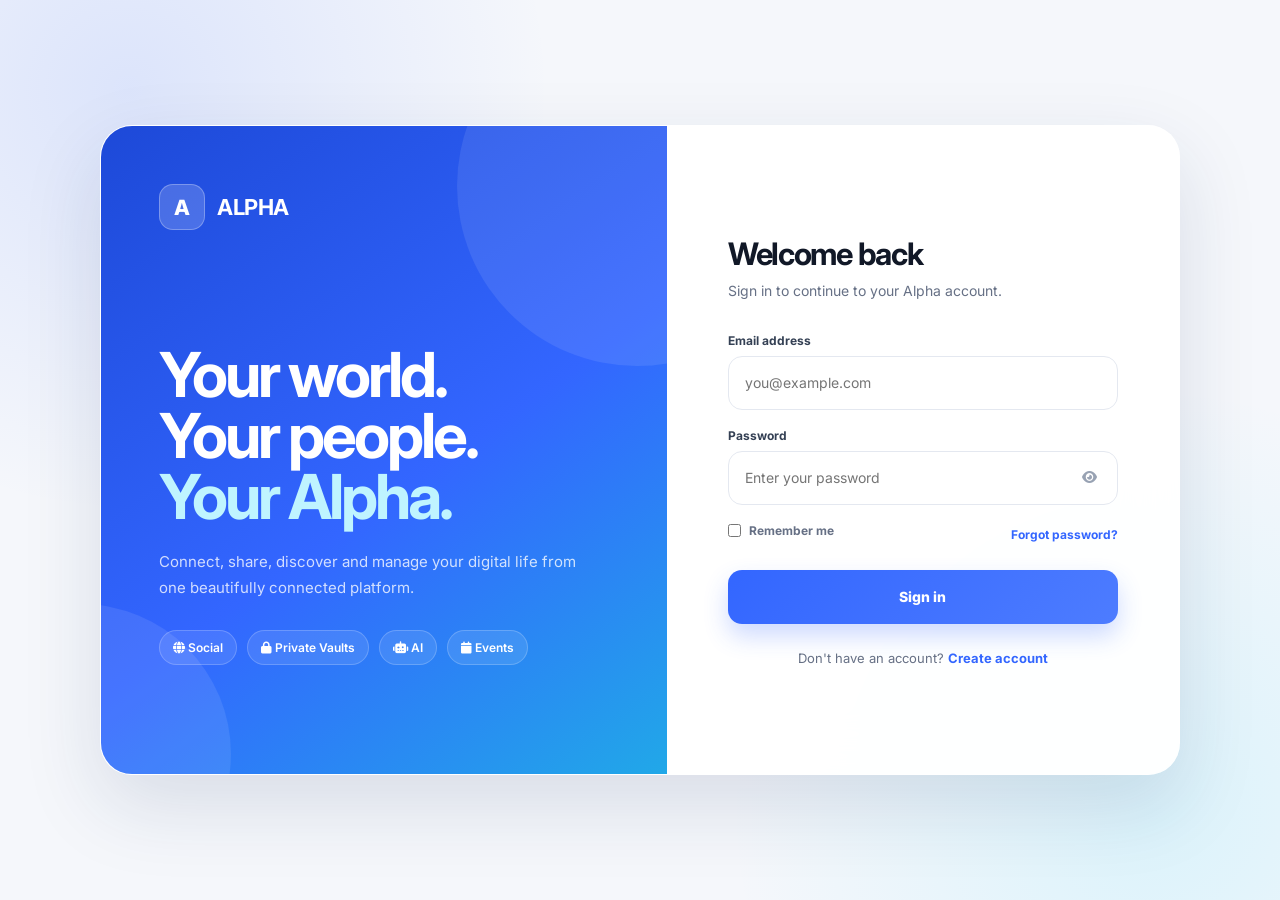
==== commit 4ca7c123: "Update index.html" ====
--- a/index.html
+++ b/index.html
@@ -1,221 +1,775 @@
 <!DOCTYPE html>
-<html lang="en" data-theme="light">
+<html lang="en">
 <head>
-<meta charset="UTF-8">
-<meta name="viewport" content="width=device-width, initial-scale=1.0, viewport-fit=cover">
-<title>Alpha — Home</title>
-<meta name="theme-color" content="#2563eb">
-<meta name="description" content="Alpha — connect, create and belong.">
-<meta name="color-scheme" content="light dark">
-<link rel="preconnect" href="https://cdnjs.cloudflare.com" crossorigin>
-<link rel="preconnect" href="https://alpha-auth.murwanashyakadieumerci540.workers.dev" crossorigin>
-<link rel="icon" href="data:,">
-<link rel="stylesheet" href="https://cdnjs.cloudflare.com/ajax/libs/font-awesome/6.5.2/css/all.min.css">
-<link rel="stylesheet" href="home.css">
-<script src="alpha-common.js"></script>
+  <meta charset="UTF-8">
+  <meta name="viewport" content="width=device-width, initial-scale=1.0">
+  <title>Alpha — Sign In</title>
+
+  <link rel="preconnect" href="https://fonts.googleapis.com">
+  <link rel="preconnect" href="https://fonts.gstatic.com" crossorigin>
+  <link href="https://fonts.googleapis.com/css2?family=Inter:wght@400;500;600;700;800&display=swap" rel="stylesheet">
+  <link rel="stylesheet" href="https://cdnjs.cloudflare.com/ajax/libs/font-awesome/6.5.2/css/all.min.css">
+
+  <style>
+    * {
+      box-sizing: border-box;
+      margin: 0;
+      padding: 0;
+    }
+
+    :root {
+      --blue: #3366ff;
+      --blue-light: #5c85ff;
+      --cyan: #21d4fd;
+      --bg: #f5f7fb;
+      --text: #111827;
+      --muted: #667085;
+      --border: #e4e8f0;
+    }
+
+    body {
+      min-height: 100vh;
+      font-family: Inter, sans-serif;
+      color: var(--text);
+      background:
+        radial-gradient(circle at 10% 10%, rgba(51,102,255,.13), transparent 30%),
+        radial-gradient(circle at 90% 90%, rgba(33,212,253,.12), transparent 30%),
+        var(--bg);
+      display: grid;
+      place-items: center;
+      padding: 24px;
+    }
+
+    .page {
+      width: min(1080px, 100%);
+      min-height: 650px;
+      display: grid;
+      grid-template-columns: 1.05fr .95fr;
+      overflow: hidden;
+      border-radius: 32px;
+      background: rgba(255,255,255,.8);
+      border: 1px solid rgba(255,255,255,.9);
+      backdrop-filter: blur(25px);
+      box-shadow: 0 30px 80px rgba(25,45,90,.13);
+    }
+
+    /* LEFT SIDE */
+
+    .showcase {
+      position: relative;
+      padding: 58px;
+      overflow: hidden;
+      color: white;
+      background: linear-gradient(145deg, #1d49d8, #3366ff 55%, #21a8e8);
+    }
+
+    .showcase::before,
+    .showcase::after {
+      content: "";
+      position: absolute;
+      border-radius: 50%;
+      background: rgba(255,255,255,.09);
+    }
+
+    .showcase::before {
+      width: 360px;
+      height: 360px;
+      right: -150px;
+      top: -120px;
+    }
+
+    .showcase::after {
+      width: 300px;
+      height: 300px;
+      left: -170px;
+      bottom: -130px;
+    }
+
+    .brand {
+      position: relative;
+      z-index: 1;
+      display: flex;
+      align-items: center;
+      gap: 12px;
+    }
+
+    .logo {
+      width: 46px;
+      height: 46px;
+      display: grid;
+      place-items: center;
+      border-radius: 14px;
+      background: rgba(255,255,255,.18);
+      border: 1px solid rgba(255,255,255,.28);
+      font-size: 21px;
+      font-weight: 800;
+    }
+
+    .brand strong {
+      font-size: 22px;
+      letter-spacing: -.5px;
+    }
+
+    .hero {
+      position: relative;
+      z-index: 1;
+      margin-top: 115px;
+      max-width: 470px;
+    }
+
+    .hero h1 {
+      font-size: clamp(40px, 5vw, 62px);
+      line-height: .98;
+      letter-spacing: -3px;
+    }
+
+    .hero h1 span {
+      color: #bff4ff;
+    }
+
+    .hero p {
+      margin-top: 22px;
+      max-width: 420px;
+      color: rgba(255,255,255,.78);
+      line-height: 1.7;
+      font-size: 15px;
+    }
+
+    .pills {
+      display: flex;
+      flex-wrap: wrap;
+      gap: 10px;
+      margin-top: 30px;
+    }
+
+    .pill {
+      padding: 9px 13px;
+      border: 1px solid rgba(255,255,255,.2);
+      border-radius: 999px;
+      background: rgba(255,255,255,.1);
+      font-size: 12px;
+      font-weight: 600;
+    }
+
+    /* LOGIN */
+
+    .login-side {
+      display: grid;
+      place-items: center;
+      padding: 54px;
+      background: rgba(255,255,255,.72);
+    }
+
+    .card {
+      width: min(390px, 100%);
+    }
+
+    .mobile-brand {
+      display: none;
+    }
+
+    .heading h2 {
+      font-size: 31px;
+      letter-spacing: -1.3px;
+    }
+
+    .heading p {
+      margin-top: 8px;
+      color: var(--muted);
+      font-size: 14px;
+      line-height: 1.5;
+    }
+
+    form {
+      margin-top: 32px;
+    }
+
+    .field {
+      margin-bottom: 18px;
+    }
+
+    label {
+      display: block;
+      margin-bottom: 8px;
+      font-size: 12px;
+      font-weight: 700;
+      color: #344054;
+    }
+
+    .input-wrap {
+      position: relative;
+    }
+
+    input[type="email"],
+    input[type="password"],
+    input[type="text"] {
+      width: 100%;
+      height: 54px;
+      padding: 0 48px 0 16px;
+      border: 1px solid var(--border);
+      border-radius: 14px;
+      outline: none;
+      background: white;
+      color: var(--text);
+      font: inherit;
+      font-size: 14px;
+      transition: .2s;
+    }
+
+    input:focus {
+      border-color: var(--blue-light);
+      box-shadow: 0 0 0 4px rgba(51,102,255,.1);
+    }
+
+    .toggle {
+      position: absolute;
+      right: 8px;
+      top: 7px;
+      width: 40px;
+      height: 40px;
+      border: 0;
+      background: transparent;
+      color: #98a2b3;
+      cursor: pointer;
+      border-radius: 10px;
+    }
+
+    .toggle:hover {
+      background: #f2f4f7;
+      color: var(--blue);
+    }
+
+    .options {
+      display: flex;
+      align-items: center;
+      justify-content: space-between;
+      margin: 6px 0 24px;
+      font-size: 12px;
+    }
+
+    .remember {
+      display: flex;
+      align-items: center;
+      gap: 8px;
+      color: var(--muted);
+      cursor: pointer;
+    }
+
+    .remember input {
+      accent-color: var(--blue);
+    }
+
+    a {
+      color: var(--blue);
+      text-decoration: none;
+      font-weight: 700;
+    }
+
+    .btn {
+      width: 100%;
+      height: 54px;
+      border: 0;
+      border-radius: 14px;
+      cursor: pointer;
+      background: linear-gradient(135deg, var(--blue), #4d7cff);
+      color: white;
+      font: inherit;
+      font-size: 14px;
+      font-weight: 800;
+      box-shadow: 0 12px 25px rgba(51,102,255,.24);
+      transition: .2s;
+    }
+
+    .btn:hover:not(:disabled) {
+      transform: translateY(-1px);
+      box-shadow: 0 16px 30px rgba(51,102,255,.3);
+    }
+
+    .btn:disabled {
+      opacity: .7;
+      cursor: not-allowed;
+    }
+
+    .spinner {
+      display: none;
+    }
+
+    .loading .spinner {
+      display: inline-block;
+      animation: spin .7s linear infinite;
+    }
+
+    .loading .btn-text {
+      display: none;
+    }
+
+    @keyframes spin {
+      to {
+        transform: rotate(360deg);
+      }
+    }
+
+    .message {
+      min-height: 0;
+      margin-top: 14px;
+      border-radius: 12px;
+      font-size: 12px;
+      line-height: 1.5;
+    }
+
+    .message.error,
+    .message.success {
+      padding: 11px 13px;
+    }
+
+    .message.error {
+      color: #b42318;
+      background: #fef3f2;
+      border: 1px solid #fecdca;
+    }
+
+    .message.success {
+      color: #067647;
+      background: #ecfdf3;
+      border: 1px solid #abefc6;
+    }
+
+    .register {
+      margin-top: 26px;
+      text-align: center;
+      color: var(--muted);
+      font-size: 13px;
+    }
+
+    /* MOBILE */
+
+    @media (max-width: 820px) {
+      body {
+        padding: 12px;
+      }
+
+      .page {
+        min-height: auto;
+        grid-template-columns: 1fr;
+        max-width: 520px;
+        border-radius: 24px;
+      }
+
+      .showcase {
+        display: none;
+      }
+
+      .login-side {
+        padding: 42px 26px;
+      }
+
+      .mobile-brand {
+        display: flex;
+        align-items: center;
+        gap: 10px;
+        margin-bottom: 34px;
+      }
+
+      .mobile-brand .logo {
+        color: white;
+        background: linear-gradient(135deg, var(--blue), var(--cyan));
+      }
+
+      .mobile-brand strong {
+        font-size: 21px;
+      }
+    }
+  </style>
 </head>
+
 <body>
-<noscript><p style="padding:24px;font-family:sans-serif">Alpha needs JavaScript to run.</p></noscript>
-
-<div class="app">
-  <!-- LEFT NAV -->
-  <aside class="left">
-    <button class="brand" onclick="goHome()">
-      <div class="logo">A</div>
-      <div class="brand-name-wrap"><div class="brand-name">Alpha</div><div class="brand-tag">Connect · Create · Belong</div></div>
-    </button>
-    <nav class="nav">
-      <div class="nav-section-label">Main</div>
-      <button class="active" onclick="goHome()"><span class="nav-icon"><i class="fa-solid fa-house"></i></span> Home</button>
-      <button onclick="goToExplore()"><span class="nav-icon"><i class="fa-solid fa-compass"></i></span> Explore</button>
-      <button onclick="goToReels()"><span class="nav-icon"><i class="fa-solid fa-film"></i></span> Reels</button>
-      <button onclick="goToChat()"><span class="nav-icon"><i class="fa-solid fa-comment-dots"></i></span> Messages <span class="nav-badge" id="nav-msg-badge" style="display:none"></span></button>
-      <div class="nav-section-label">Activity</div>
-      <button onclick="goToCalls()"><span class="nav-icon"><i class="fa-solid fa-phone"></i></span> Calls</button>
-      <button onclick="goToStatus()"><span class="nav-icon"><i class="fa-solid fa-circle-dot"></i></span> Status</button>
-      <button onclick="goToEvents()"><span class="nav-icon"><i class="fa-solid fa-calendar-days"></i></span> Events</button>
-      <button onclick="viewSaved()"><span class="nav-icon"><i class="fa-solid fa-bookmark"></i></span> Saved</button>
-      <div class="nav-section-label">Workspace</div>
-      <button onclick="goToAI()"><span class="nav-icon"><i class="fa-solid fa-wand-magic-sparkles"></i></span> AI</button>
-      <button onclick="goToVault()"><span class="nav-icon"><i class="fa-solid fa-shield-halved"></i></span> Vault</button>
-      <button onclick="goToSettings()"><span class="nav-icon"><i class="fa-solid fa-gear"></i></span> Settings</button>
-    </nav>
-    <div class="profile-mini">
-      <div class="avatar" id="me-mini-avatar">?</div>
-      <div class="name-wrap" onclick="goToSettings()"><div class="name" id="me-mini-name">You</div><small id="me-mini-handle">@you</small></div>
-      <button class="logout-btn" title="Sign out" onclick="doLogout()"><i class="fa-solid fa-arrow-right-from-bracket"></i></button>
-    </div>
-  </aside>
-
-  <!-- CENTER -->
-  <main class="center">
-    <div class="top">
-      <div class="top-left-group">
-        <button class="circle-btn" id="index-back-btn" onclick="goIndexBack()" title="Back" style="display:none;"><i class="fa-solid fa-arrow-left"></i></button>
-        <button class="top-left" onclick="goHome()">
-          <div class="top-icon-wrap"><i class="fa-solid fa-bolt"></i></div>
-          <div class="top-title-wrap"><div class="top-title">Alpha</div><div class="top-sub">Your social space</div></div>
-        </button>
+
+  <main class="page">
+
+    <section class="showcase">
+
+      <div class="brand">
+        <div class="logo">A</div>
+        <strong>ALPHA</strong>
       </div>
-      <div class="top-actions">
-        <button class="circle-btn" id="search-toggle-btn" onclick="toggleSearchBar()" aria-label="Search"><i class="fa-solid fa-magnifying-glass"></i></button>
-        <button class="circle-btn" onclick="toggleTheme()" id="theme-toggle" aria-label="Toggle theme"><i class="fa-regular fa-circle-half-stroke"></i></button>
+
+      <div class="hero">
+        <h1>
+          Your world.<br>
+          Your people.<br>
+          <span>Your Alpha.</span>
+        </h1>
+
+        <p>
+          Connect, share, discover and manage your digital life
+          from one beautifully connected platform.
+        </p>
+
+        <div class="pills">
+          <span class="pill">
+            <i class="fa-solid fa-globe"></i> Social
+          </span>
+
+          <span class="pill">
+            <i class="fa-solid fa-lock"></i> Private Vaults
+          </span>
+
+          <span class="pill">
+            <i class="fa-solid fa-robot"></i> AI
+          </span>
+
+          <span class="pill">
+            <i class="fa-solid fa-calendar"></i> Events
+          </span>
+        </div>
       </div>
-    </div>
-
-    <div class="search-bar-wrap" id="search-bar-wrap">
-      <i class="fa-solid fa-magnifying-glass"></i>
-      <input id="nav-search-input" type="text" placeholder="Search Alpha, people, posts & #tags…" oninput="searchPosts(this.value)">
-      <button class="clear-search" onclick="clearSearchBar()" aria-label="Clear"><i class="fa-solid fa-xmark"></i></button>
-    </div>
-
-    <div class="people" id="stories-row"></div>
-
-    <div class="feed-control">
-      <div class="tabs" id="feed-tabs">
-        <button class="active" data-tab="trending" onclick="switchFeedTab('trending',this)">For You</button>
-        <button data-tab="following" onclick="switchFeedTab('following',this)">Following</button>
-        <button data-tab="recent" onclick="switchFeedTab('recent',this)">Latest</button>
-        <button data-tab="saved" onclick="switchFeedTab('saved',this)">Saved</button>
+
+    </section>
+
+
+    <section class="login-side">
+
+      <div class="card">
+
+        <div class="mobile-brand">
+          <div class="logo">A</div>
+          <strong>ALPHA</strong>
+        </div>
+
+        <div class="heading">
+          <h2>Welcome back</h2>
+          <p>Sign in to continue to your Alpha account.</p>
+        </div>
+
+        <div id="message" class="message"></div>
+
+        <form id="loginForm" novalidate>
+
+          <div class="field">
+            <label for="email">Email address</label>
+
+            <div class="input-wrap">
+              <input
+                id="email"
+                type="email"
+                placeholder="you@example.com"
+                autocomplete="username"
+                required
+              >
+            </div>
+          </div>
+
+
+          <div class="field">
+
+            <label for="password">Password</label>
+
+            <div class="input-wrap">
+
+              <input
+                id="password"
+                type="password"
+                placeholder="Enter your password"
+                autocomplete="current-password"
+                required
+              >
+
+              <button
+                class="toggle"
+                id="passwordToggle"
+                type="button"
+                aria-label="Show password"
+              >
+                <i class="fa-solid fa-eye"></i>
+              </button>
+
+            </div>
+
+          </div>
+
+
+          <div class="options">
+
+            <label class="remember">
+              <input id="remember" type="checkbox">
+              Remember me
+            </label>
+
+            <a href="#" id="forgotLink">
+              Forgot password?
+            </a>
+
+          </div>
+
+
+          <button class="btn" id="loginButton" type="submit">
+
+            <span class="btn-text">
+              Sign in
+            </span>
+
+            <i class="fa-solid fa-spinner spinner"></i>
+
+          </button>
+
+        </form>
+
+
+        <div class="register">
+          Don't have an account?
+          <a href="register.html">Create account</a>
+        </div>
+
       </div>
-      <button class="circle-btn" onclick="goToExplore()" title="Explore more"><i class="fa-solid fa-sliders"></i></button>
-    </div>
-
-    <div class="composer" id="compose-card">
-      <div class="compose-top">
-        <div class="compose-avatar" id="compose-avatar">?</div>
-        <textarea id="post-text" placeholder="Share something meaningful…" rows="2"></textarea>
-      </div>
-      <div class="compose-media-grid" id="compose-media-grid"></div>
-      <div class="poll-composer" id="poll-composer">
-        <div class="poll-opt-row"><input type="text" id="poll-opt-0" placeholder="Option 1" maxlength="60"></div>
-        <div class="poll-opt-row"><input type="text" id="poll-opt-1" placeholder="Option 2" maxlength="60"></div>
-        <button class="poll-add-opt" id="poll-add-btn" onclick="addPollOption()"><i class="fa-solid fa-plus" style="font-size:10px;"></i> Add option</button>
-      </div>
-      <div class="compose-bottom">
-        <div class="tools">
-          <input type="file" id="post-media-input" accept="image/*,video/*" multiple style="display:none" onchange="handleMediaSelect(this)">
-          <button class="tool" onclick="document.getElementById('post-media-input').click()" title="Add photos or videos"><i class="fa-solid fa-image"></i></button>
-          <button class="tool" id="poll-btn" onclick="togglePollComposer()" title="Add a poll"><i class="fa-solid fa-chart-simple"></i></button>
-          <button class="tool" id="mood-btn" onclick="cycleMood()" title="Mood"><i class="fa-solid fa-sun"></i></button>
-          <button class="tool" id="anon-btn" onclick="toggleAnon()" title="Post anonymously"><i class="fa-solid fa-user"></i></button>
-        </div>
-        <button class="post-btn" id="post-btn" onclick="createPost()"><i class="fa-solid fa-paper-plane"></i> Post</button>
-      </div>
-    </div>
-
-    <div id="posts-container"></div>
+
+    </section>
+
   </main>
 
-  <!-- RIGHT PANEL -->
-  <aside class="right">
-    <div class="panel">
-      <div class="panel-title">Trending <span onclick="goToExplore()">See all</span></div>
-      <div class="trend" onclick="searchPosts('#Alpha')"><small>1 · Community</small><strong>#Alpha</strong><em>2.4K posts</em></div>
-      <div class="trend" onclick="searchPosts('#Kigali')"><small>2 · Rwanda</small><strong>#Kigali</strong><em>890 posts</em></div>
-      <div class="trend" onclick="searchPosts('#Rwanda')"><small>3 · Rwanda</small><strong>#Rwanda</strong><em>543 posts</em></div>
-      <div class="trend" onclick="searchPosts('#Tech')"><small>4 · Technology</small><strong>#Tech</strong><em>421 posts</em></div>
-      <div class="trend" onclick="searchPosts('#AlphaLaunch')"><small>5 · Alpha</small><strong>#AlphaLaunch</strong><em>312 posts</em></div>
-    </div>
-    <div class="panel"><div class="panel-title"><span class="dot-live"></span> Online Now</div><div id="online-list"></div></div>
-    <div class="panel"><div class="panel-title">People <span onclick="viewAllPeople()">See all</span></div><div id="follow-list"></div></div>
-    <div class="panel">
-      <div class="panel-title">Alpha</div>
-      <div style="font-size:11.5px;color:var(--text-muted);line-height:1.7">A place for meaningful conversations, creativity and communities.<br><br>© 2026 Alpha</div>
-    </div>
-  </aside>
-</div>
-
-<!-- Mobile nav -->
-<nav class="mobile-nav">
-  <button class="active" onclick="goHome()"><span class="mobile-nav-icon"><i class="fa-solid fa-house"></i></span>Home</button>
-  <button onclick="goToExplore()"><span class="mobile-nav-icon"><i class="fa-solid fa-magnifying-glass"></i></span>Search</button>
-  <button onclick="goToChat()"><span class="mobile-nav-icon"><i class="fa-solid fa-comment-dots"></i></span>Messages</button>
-  <button onclick="goToReels()"><span class="mobile-nav-icon"><i class="fa-solid fa-film"></i></span>Reels</button>
-  <button onclick="openMobileMenu()"><span class="mobile-nav-icon"><i class="fa-solid fa-bars"></i></span>More</button>
-</nav>
-
-<div class="mobile-menu-overlay" id="mobile-menu-overlay" onclick="if(event.target===this) closeMobileMenu()">
-  <aside class="mobile-menu-sheet">
-    <div class="mm-header">
-      <div class="brand"><div class="logo">A</div><div class="brand-name-wrap"><div class="brand-name">Alpha</div><div class="brand-tag">Connect · Create · Belong</div></div></div>
-      <button class="mm-close" onclick="closeMobileMenu()"><i class="fa-solid fa-xmark"></i></button>
-    </div>
-    <nav class="mm-nav">
-      <div class="nav-section-label">Main</div>
-      <button onclick="closeMobileMenu();goToExplore()"><span class="nav-icon"><i class="fa-solid fa-compass"></i></span> Explore</button>
-      <button onclick="closeMobileMenu();goToReels()"><span class="nav-icon"><i class="fa-solid fa-film"></i></span> Reels</button>
-      <button onclick="closeMobileMenu();goToGroups()"><span class="nav-icon"><i class="fa-solid fa-people-group"></i></span> Groups</button>
-      <div class="nav-section-label">Activity</div>
-      <button onclick="closeMobileMenu();goToCalls()"><span class="nav-icon"><i class="fa-solid fa-phone"></i></span> Calls</button>
-      <button onclick="closeMobileMenu();goToStatus()"><span class="nav-icon"><i class="fa-solid fa-circle-dot"></i></span> Status</button>
-      <button onclick="closeMobileMenu();goToEvents()"><span class="nav-icon"><i class="fa-solid fa-calendar-days"></i></span> Events</button>
-      <button onclick="closeMobileMenu();viewSaved()"><span class="nav-icon"><i class="fa-solid fa-bookmark"></i></span> Saved</button>
-      <div class="nav-section-label">Workspace</div>
-      <button onclick="closeMobileMenu();goToAI()"><span class="nav-icon"><i class="fa-solid fa-wand-magic-sparkles"></i></span> AI</button>
-      <button onclick="closeMobileMenu();goToVault()"><span class="nav-icon"><i class="fa-solid fa-shield-halved"></i></span> Vault</button>
-      <button onclick="closeMobileMenu();goToSettings()"><span class="nav-icon"><i class="fa-solid fa-gear"></i></span> Settings</button>
-    </nav>
-    <div class="mm-footer"><button class="logout-btn" onclick="closeMobileMenu();doLogout()"><i class="fa-solid fa-arrow-right-from-bracket"></i> Sign out</button></div>
-  </aside>
-</div>
-
-<div class="toast-wrap" id="toast-wrap"></div>
-
-<div class="modal-overlay" id="modal-overlay"><div class="modal" id="modal-box"><button class="modal-close" onclick="closeModal()"><i class="fa-solid fa-xmark"></i></button></div></div>
-
-<div class="lightbox" id="lightbox">
-  <button class="lb-close" onclick="closeLB()"><i class="fa-solid fa-xmark"></i></button>
-  <div class="lb-counter" id="lb-counter" style="display:none"></div>
-  <button class="lb-nav lb-prev" id="lb-prev" onclick="lbNav(-1)" style="display:none"><i class="fa-solid fa-chevron-left"></i></button>
-  <div class="lb-stage"><img id="lb-img" src="" alt="" style="display:none"><video id="lb-video" controls playsinline style="display:none"></video></div>
-  <button class="lb-nav lb-next" id="lb-next" onclick="lbNav(1)" style="display:none"><i class="fa-solid fa-chevron-right"></i></button>
-</div>
-
-<!-- Story viewer -->
-<div class="story-viewer" id="storyViewer">
-  <button class="close-viewer" onclick="closeStoryViewer()"><i class="fa-solid fa-xmark"></i></button>
-  <button class="story-mute-toggle" id="storyMuteToggle" onclick="event.stopPropagation();toggleStoryMute()"><i class="fa-solid fa-volume-xmark" id="storyMuteIcon"></i></button>
-  <div class="progress-bar" id="storyProgress"></div>
-  <div class="story-user" id="storyUser"></div>
-  <div class="story-content" id="storyContent"></div>
-  <div class="story-heart-burst" id="storyHeartBurst"><i class="fa-solid fa-heart"></i></div>
-  <div class="story-caption" id="storyCaption"></div>
-  <div class="story-timer" id="storyTimer"></div>
-  <div class="story-viewers-pill" id="storyViewersPill" onclick="event.stopPropagation();openStoryViewersSheet()">
-    <div class="sv-avatars" id="storyViewersAvatars"></div><span id="storyViewersCount">0 views</span>
-  </div>
-  <div class="story-quick-reacts" id="storyQuickReacts">
-    <button onclick="event.stopPropagation();sendQuickReact('❤️')">❤️</button>
-    <button onclick="event.stopPropagation();sendQuickReact('😂')">😂</button>
-    <button onclick="event.stopPropagation();sendQuickReact('😮')">😮</button>
-    <button onclick="event.stopPropagation();sendQuickReact('😢')">😢</button>
-    <button onclick="event.stopPropagation();sendQuickReact('👏')">👏</button>
-    <button onclick="event.stopPropagation();sendQuickReact('🔥')">🔥</button>
-  </div>
-  <div class="story-footer" id="storyFooter" onclick="event.stopPropagation()">
-    <div class="story-reply-input-wrap">
-      <input type="text" class="story-reply-input" id="storyReplyInput" placeholder="Reply…" maxlength="300"
-        onfocus="pauseStoryTimer()" onblur="resumeStoryTimer()" onkeydown="if(event.key==='Enter'){sendStoryReply();}"
-        oninput="document.getElementById('storySendBtn').classList.toggle('active', this.value.trim().length>0)">
-      <button class="story-send-btn" id="storySendBtn" onclick="sendStoryReply()"><i class="fa-solid fa-paper-plane"></i></button>
-    </div>
-    <button class="story-react-btn" id="storyLikeBtn" onclick="toggleStoryLike()"><i class="fa-regular fa-heart"></i></button>
-    <button class="story-react-btn" onclick="toggleStoryQuickReacts()"><i class="fa-regular fa-face-smile"></i></button>
-  </div>
-</div>
-<div class="story-sheet-overlay" id="storySheetOverlay" onclick="if(event.target===this)closeStoryViewersSheet()">
-  <div class="story-sheet">
-    <button class="story-sheet-close" onclick="closeStoryViewersSheet()"><i class="fa-solid fa-xmark"></i></button>
-    <div class="story-sheet-handle"></div>
-    <div class="story-sheet-tabs">
-      <button class="active" id="storySheetTabViews" onclick="switchStorySheetTab('views')"><i class="fa-solid fa-eye"></i> Viewed by <span id="storySheetViewsCount">0</span></button>
-      <button id="storySheetTabLikes" onclick="switchStorySheetTab('likes')"><i class="fa-solid fa-heart"></i> Liked by <span id="storySheetLikesCount">0</span></button>
-    </div>
-    <div class="story-sheet-list" id="storySheetList"></div>
-  </div>
-</div>
-
-<script src="home.js" defer></script>
+
+  <script>
+    const API_BASE =
+      'https://alpha-auth.murwanashyakadieumerci540.workers.dev';
+
+    const TOKEN_KEY = 'alpha_token';
+    const USER_KEY = 'alpha_user';
+
+    const form = document.getElementById('loginForm');
+    const email = document.getElementById('email');
+    const password = document.getElementById('password');
+    const remember = document.getElementById('remember');
+    const button = document.getElementById('loginButton');
+    const message = document.getElementById('message');
+    const toggle = document.getElementById('passwordToggle');
+
+
+    /* Existing session */
+
+    if (
+      localStorage.getItem(TOKEN_KEY) &&
+      localStorage.getItem(USER_KEY)
+    ) {
+      location.href = 'Shell.html';
+    }
+
+
+    /* Remember email */
+
+    const savedEmail =
+      localStorage.getItem('alphaRemember');
+
+    if (savedEmail) {
+      email.value = savedEmail;
+      remember.checked = true;
+    }
+
+
+    /* Messages */
+
+    function showMessage(text, type = '') {
+      message.textContent = text;
+      message.className = `message ${type}`;
+    }
+
+
+    /* Show / hide password */
+
+    toggle.addEventListener('click', () => {
+
+      const visible = password.type === 'text';
+
+      password.type =
+        visible ? 'password' : 'text';
+
+      toggle.innerHTML =
+        `<i class="fa-solid ${
+          visible ? 'fa-eye' : 'fa-eye-slash'
+        }"></i>`;
+    });
+
+
+    /* Forgot password */
+
+    document
+      .getElementById('forgotLink')
+      .addEventListener('click', (e) => {
+
+        e.preventDefault();
+
+        showMessage(
+          'Password reset is not configured yet. Please contact support.',
+          'success'
+        );
+      });
+
+
+    /* Login API */
+
+    async function login(emailValue, passwordValue) {
+
+      const response = await fetch(
+        `${API_BASE}/login`,
+        {
+          method: 'POST',
+          headers: {
+            'Content-Type': 'application/json'
+          },
+          body: JSON.stringify({
+            email: emailValue,
+            password: passwordValue
+          })
+        }
+      );
+
+      let data = null;
+
+      try {
+        data = await response.json();
+      } catch {}
+
+      if (!response.ok) {
+        throw new Error(
+          data?.error ||
+          'Invalid credentials. Please try again.'
+        );
+      }
+
+      return data;
+    }
+
+
+    /* Submit */
+
+    form.addEventListener('submit', async (e) => {
+
+      e.preventDefault();
+
+      const emailValue =
+        email.value.trim();
+
+      const passwordValue =
+        password.value;
+
+
+      if (!emailValue) {
+        showMessage(
+          'Please enter your email address.',
+          'error'
+        );
+        return;
+      }
+
+
+      if (passwordValue.length < 6) {
+        showMessage(
+          'Password must be at least 6 characters.',
+          'error'
+        );
+        return;
+      }
+
+
+      button.disabled = true;
+      button.classList.add('loading');
+
+      showMessage();
+
+
+      try {
+
+        const data =
+          await login(
+            emailValue,
+            passwordValue
+          );
+
+
+        /* Save token */
+
+        localStorage.setItem(
+          TOKEN_KEY,
+          data.token
+        );
+
+
+        /* Save user */
+
+        const user =
+          data.user || data;
+
+        localStorage.setItem(
+          USER_KEY,
+          JSON.stringify({
+
+            CU: {
+              id: user.email || emailValue,
+              email: user.email || emailValue
+            },
+
+            UP: {
+              display_name:
+                user.display_name ||
+                user.name ||
+                emailValue.split('@')[0],
+
+              bio:
+                user.bio || '',
+
+              avatar_color:
+                user.avatar_color || 'g2',
+
+              avatar_url:
+                user.avatar_url || null
+            }
+
+          })
+        );
+
+
+        /* Remember me */
+
+        if (remember.checked) {
+
+          localStorage.setItem(
+            'alphaRemember',
+            emailValue
+          );
+
+        } else {
+
+          localStorage.removeItem(
+            'alphaRemember'
+          );
+
+        }
+
+
+        showMessage(
+          'Welcome back! Redirecting…',
+          'success'
+        );
+
+
+        setTimeout(() => {
+
+          location.href = 'Shell.html';
+
+        }, 500);
+
+
+      } catch (error) {
+
+        showMessage(
+          error.message,
+          'error'
+        );
+
+        button.disabled = false;
+        button.classList.remove('loading');
+      }
+
+    });
+  </script>
+
 </body>
 </html>
